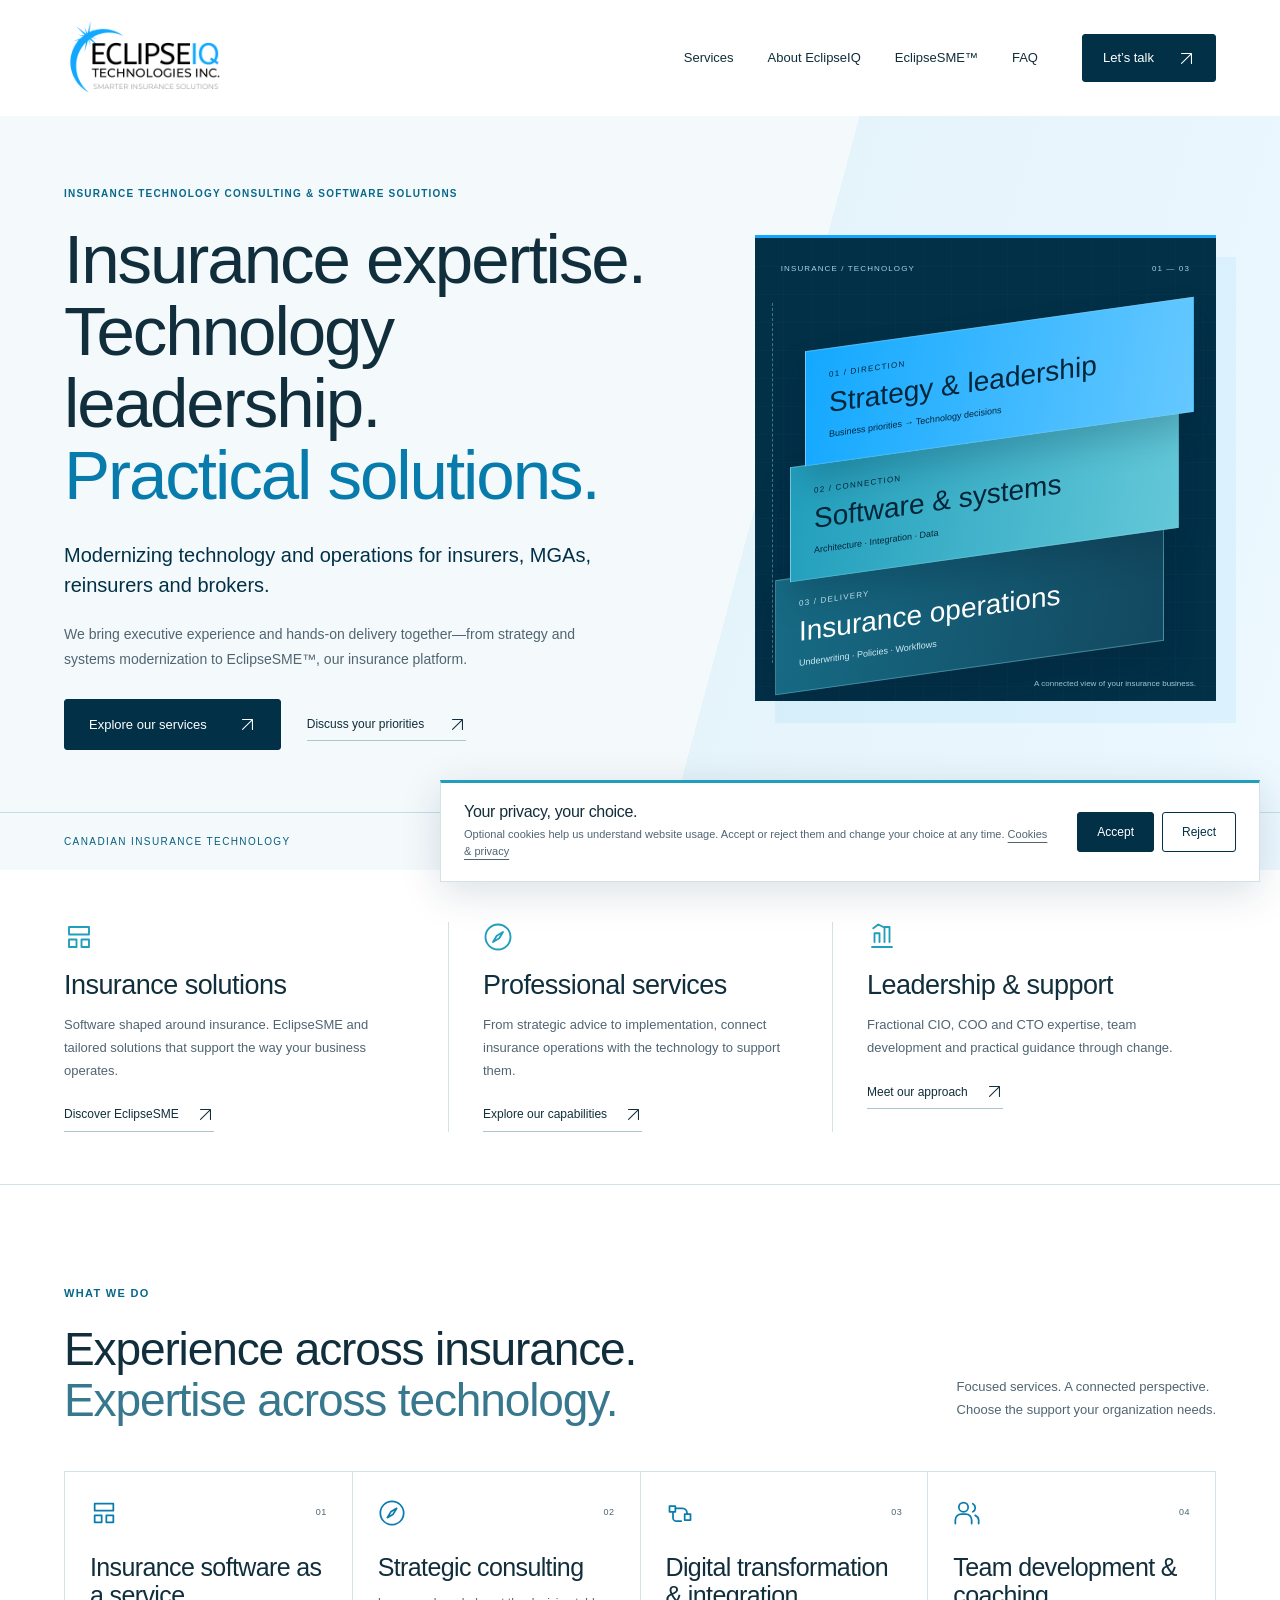
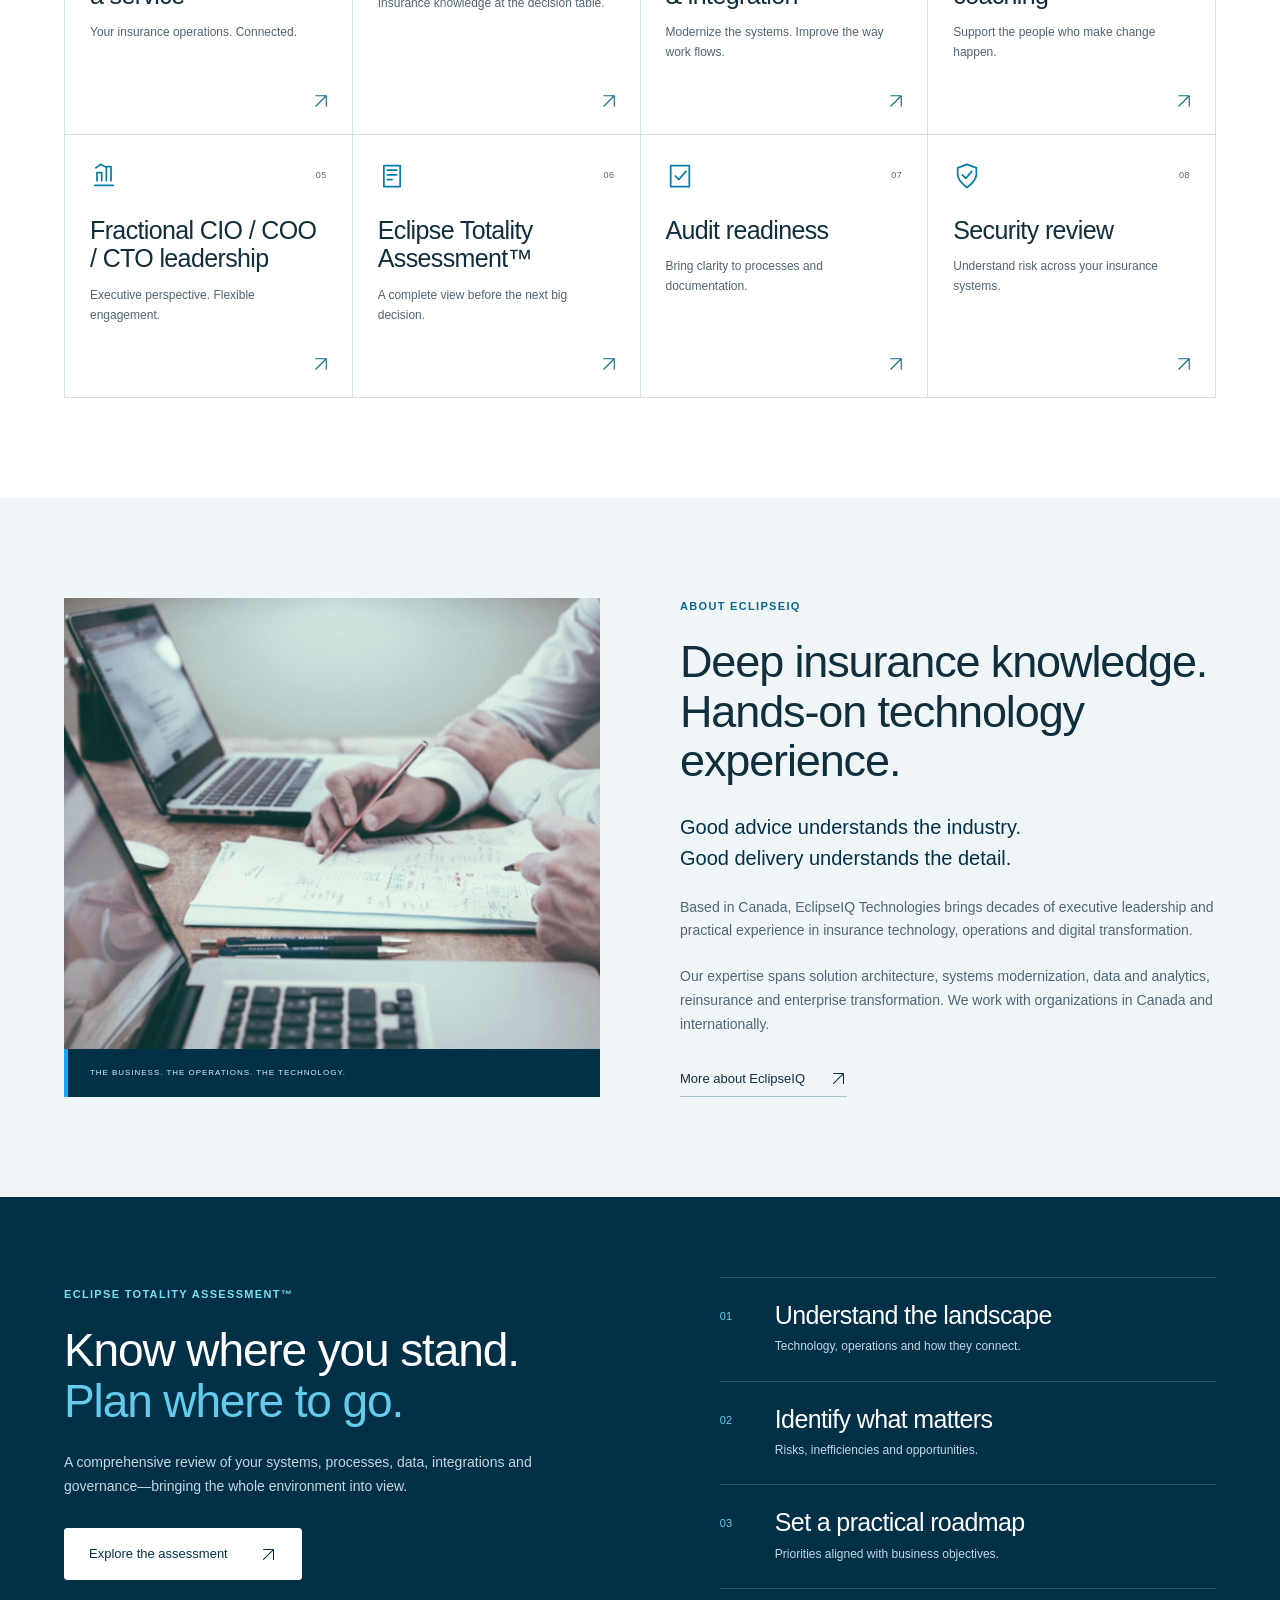
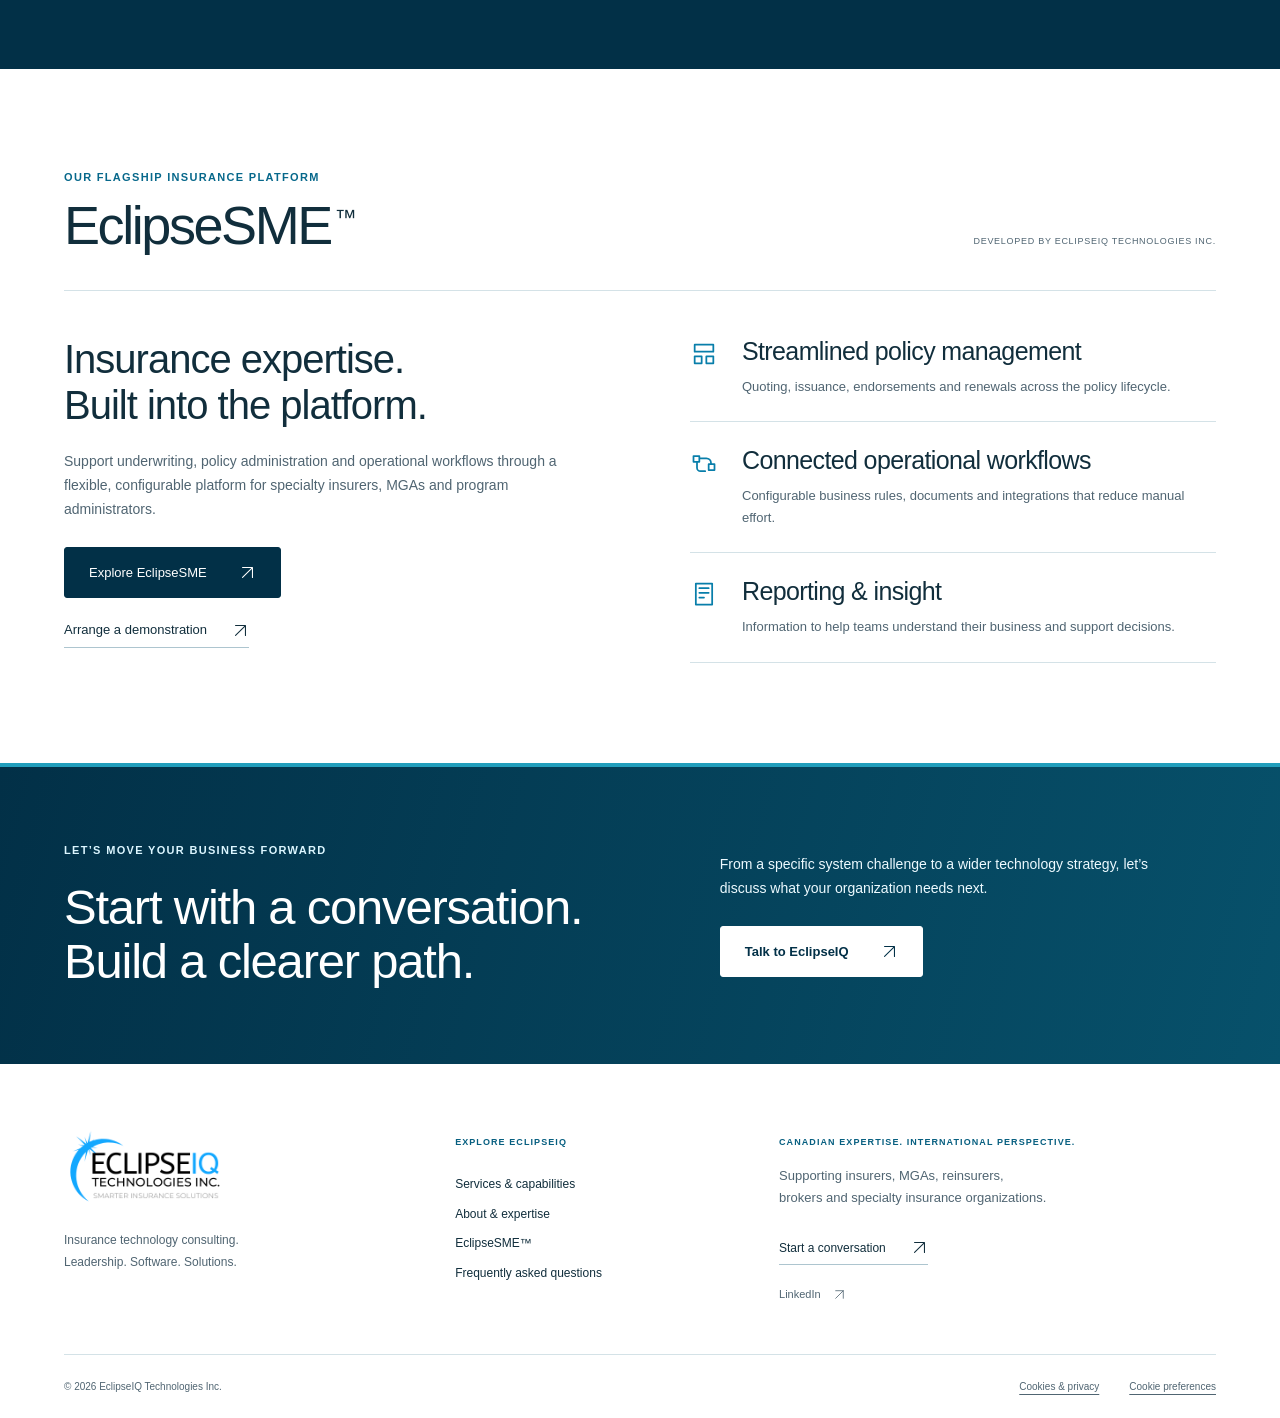
==== index.html @ fb30eb77 "Rebuild EclipseIQ around verified live branding and complete service inventory" ====
<!doctype html>
<html lang="en-CA"><head><meta charset="utf-8"><meta name="viewport" content="width=device-width,initial-scale=1"><title>Insurance technology consulting &amp; software | EclipseIQ Technologies Inc.</title><meta name="description" content="EclipseIQ Technologies Inc. helps insurers, MGAs, reinsurers and brokers modernize technology and operations through consulting, fractional leadership and software."><meta name="theme-color" content="#023047"><meta name="referrer" content="strict-origin-when-cross-origin"><link rel="canonical" href="https://eclipseiq.ca/"><meta property="og:type" content="website"><meta property="og:locale" content="en_CA"><meta property="og:site_name" content="EclipseIQ Technologies Inc."><meta property="og:title" content="Insurance technology consulting &amp; software"><meta property="og:description" content="EclipseIQ Technologies Inc. helps insurers, MGAs, reinsurers and brokers modernize technology and operations through consulting, fractional leadership and software."><meta property="og:url" content="https://eclipseiq.ca/"><meta property="og:image" content="https://eclipseiq.ca/assets/social.png"><meta property="og:image:alt" content="EclipseIQ Technologies Inc. — Insurance expertise. Technology leadership."><meta name="twitter:card" content="summary_large_image"><link rel="icon" href="./assets/eclipseiq-logo-original.png" type="image/png"><link rel="preload" href="./assets/fonts/plex-condensed.woff2" as="font" type="font/woff2" crossorigin><link rel="stylesheet" href="./assets/styles.css"><script src="./assets/config.js" defer></script><script src="./assets/site.js" defer></script><script src="./assets/consent.js" defer></script><script type="application/ld+json">{"@context": "https://schema.org", "@type": "Organization", "name": "EclipseIQ Technologies Inc.", "url": "https://eclipseiq.ca/", "logo": "https://eclipseiq.ca/assets/eclipseiq-logo-original.png", "description": "EclipseIQ Technologies Inc. helps insurers, MGAs, reinsurers and brokers modernize technology and operations through consulting, fractional leadership and software.", "sameAs": ["https://www.linkedin.com/company/eclipseiq"]}</script></head>
<body><a class="skip-link" href="#main">Skip to content</a><header class="header"><div class="container header-inner"><a class="brand" href="./index.html" aria-label="EclipseIQ Technologies Inc. home"><img src="./assets/eclipseiq-logo-original.png" width="202" height="88" alt="EclipseIQ Technologies Inc. — Smarter Insurance Solutions"></a><button class="menu-toggle" aria-expanded="false" aria-controls="navigation" hidden>Menu <svg class="icon" viewBox="0 0 24 24" fill="none" stroke="currentColor" stroke-width="1.5" stroke-linecap="round" stroke-linejoin="round" aria-hidden="true"><path d="M3 6h18M3 12h18M3 18h18"/></svg></button><nav id="navigation" aria-label="Main navigation"><a href="./services/index.html">Services</a><a href="./about/index.html">About EclipseIQ</a><a href="./index.html#eclipsesme">EclipseSME™</a><a href="./faq/index.html">FAQ</a><a class="button" href="./contact/index.html">Let’s talk<svg class="icon" viewBox="0 0 24 24" fill="none" stroke="currentColor" stroke-width="1.5" stroke-linecap="round" stroke-linejoin="round" aria-hidden="true"><path d="M5 19 19 5M5 5h14v14"/></svg></a></nav></div></header><main id="main"><section class="hero"><div class="container hero-grid"><div class="hero-copy"><p class="eyebrow">Insurance technology consulting & software solutions</p><h1>Insurance expertise.<br>Technology leadership.<br><span>Practical solutions.</span></h1><p class="hero-lead">Modernizing technology and operations for insurers, MGAs, reinsurers and brokers.</p><p class="hero-detail">We bring executive experience and hands-on delivery together—from strategy and systems modernization to EclipseSME™, our insurance platform.</p><div class="hero-actions"><a class="button" href="#offerings-section">Explore our services<svg class="icon" viewBox="0 0 24 24" fill="none" stroke="currentColor" stroke-width="1.5" stroke-linecap="round" stroke-linejoin="round" aria-hidden="true"><path d="M5 19 19 5M5 5h14v14"/></svg></a><a class="text-link" href="./contact/index.html">Discuss your priorities<svg class="icon" viewBox="0 0 24 24" fill="none" stroke="currentColor" stroke-width="1.5" stroke-linecap="round" stroke-linejoin="round" aria-hidden="true"><path d="M5 19 19 5M5 5h14v14"/></svg></a></div></div><figure class="architecture"><div class="architecture-top"><span>INSURANCE / TECHNOLOGY</span><span class="figure-index">01 — 03</span></div><div class="architecture-grid" aria-hidden="true"></div><div class="architecture-layer layer-strategy"><span>01 / DIRECTION</span><strong>Strategy & leadership</strong><small>Business priorities → Technology decisions</small></div><div class="architecture-layer layer-systems"><span>02 / CONNECTION</span><strong>Software & systems</strong><small>Architecture · Integration · Data</small></div><div class="architecture-layer layer-operations"><span>03 / DELIVERY</span><strong>Insurance operations</strong><small>Underwriting · Policies · Workflows</small></div><div class="architecture-line" aria-hidden="true"></div><figcaption>A connected view of your insurance business.</figcaption></figure></div><div class="container hero-bottom"><span>CANADIAN INSURANCE TECHNOLOGY</span><span>Industry knowledge. Operational perspective. Technical depth.</span></div></section>
<section class="practice-section"><div class="container"><div class="practice-grid"><article><div class="practice-icon"><svg class="icon" viewBox="0 0 24 24" fill="none" stroke="currentColor" stroke-width="1.5" stroke-linecap="round" stroke-linejoin="round" aria-hidden="true"><path d="M4 4h16v6H4zM4 14h6v6H4zM14 14h6v6h-6z"/></svg></div><h2>Insurance solutions</h2><p>Software shaped around insurance. EclipseSME and tailored solutions that support the way your business operates.</p><a class="text-link" href="#eclipsesme">Discover EclipseSME<svg class="icon" viewBox="0 0 24 24" fill="none" stroke="currentColor" stroke-width="1.5" stroke-linecap="round" stroke-linejoin="round" aria-hidden="true"><path d="M5 19 19 5M5 5h14v14"/></svg></a></article><article><div class="practice-icon"><svg class="icon" viewBox="0 0 24 24" fill="none" stroke="currentColor" stroke-width="1.5" stroke-linecap="round" stroke-linejoin="round" aria-hidden="true"><path d="m16 8-3 5-5 3 3-5 5-3ZM12 2a10 10 0 1 0 0 20 10 10 0 0 0 0-20"/></svg></div><h2>Professional services</h2><p>From strategic advice to implementation, connect insurance operations with the technology to support them.</p><a class="text-link" href="./services/index.html">Explore our capabilities<svg class="icon" viewBox="0 0 24 24" fill="none" stroke="currentColor" stroke-width="1.5" stroke-linecap="round" stroke-linejoin="round" aria-hidden="true"><path d="M5 19 19 5M5 5h14v14"/></svg></a></article><article><div class="practice-icon"><svg class="icon" viewBox="0 0 24 24" fill="none" stroke="currentColor" stroke-width="1.5" stroke-linecap="round" stroke-linejoin="round" aria-hidden="true"><path d="M4 20h16M6 16V9h4v7M14 16V4h4v12M5 5l4-3 4 2"/></svg></div><h2>Leadership & support</h2><p>Fractional CIO, COO and CTO expertise, team development and practical guidance through change.</p><a class="text-link" href="./about/index.html">Meet our approach<svg class="icon" viewBox="0 0 24 24" fill="none" stroke="currentColor" stroke-width="1.5" stroke-linecap="round" stroke-linejoin="round" aria-hidden="true"><path d="M5 19 19 5M5 5h14v14"/></svg></a></article></div></div></section>
<section class="section offerings" id="offerings-section"><div id="capabilities" class="anchor-target"></div><div class="container"><div class="section-heading"><div><p class="eyebrow">What we do</p><h2>Experience across insurance.<br><span>Expertise across technology.</span></h2></div><p>Focused services. A connected perspective.<br>Choose the support your organization needs.</p></div><div class="offering-grid"><a class="offering-card" href="./services/index.html#software"><div class="card-top"><svg class="icon" viewBox="0 0 24 24" fill="none" stroke="currentColor" stroke-width="1.5" stroke-linecap="round" stroke-linejoin="round" aria-hidden="true"><path d="M4 4h16v6H4zM4 14h6v6H4zM14 14h6v6h-6z"/></svg><span>01</span></div><h3>Insurance software as a service</h3><p>Your insurance operations. Connected.</p><span class="card-arrow"><svg class="icon" viewBox="0 0 24 24" fill="none" stroke="currentColor" stroke-width="1.5" stroke-linecap="round" stroke-linejoin="round" aria-hidden="true"><path d="M5 19 19 5M5 5h14v14"/></svg></span></a><a class="offering-card" href="./services/index.html#consulting"><div class="card-top"><svg class="icon" viewBox="0 0 24 24" fill="none" stroke="currentColor" stroke-width="1.5" stroke-linecap="round" stroke-linejoin="round" aria-hidden="true"><path d="m16 8-3 5-5 3 3-5 5-3ZM12 2a10 10 0 1 0 0 20 10 10 0 0 0 0-20"/></svg><span>02</span></div><h3>Strategic consulting</h3><p>Insurance knowledge at the decision table.</p><span class="card-arrow"><svg class="icon" viewBox="0 0 24 24" fill="none" stroke="currentColor" stroke-width="1.5" stroke-linecap="round" stroke-linejoin="round" aria-hidden="true"><path d="M5 19 19 5M5 5h14v14"/></svg></span></a><a class="offering-card" href="./services/index.html#transformation"><div class="card-top"><svg class="icon" viewBox="0 0 24 24" fill="none" stroke="currentColor" stroke-width="1.5" stroke-linecap="round" stroke-linejoin="round" aria-hidden="true"><path d="M8 6H3v5h5V6ZM21 13h-5v5h5v-5ZM8 8h6a4 4 0 0 1 4 4v1M6 12v4a3 3 0 0 0 3 3h4"/></svg><span>03</span></div><h3>Digital transformation & integration</h3><p>Modernize the systems. Improve the way work flows.</p><span class="card-arrow"><svg class="icon" viewBox="0 0 24 24" fill="none" stroke="currentColor" stroke-width="1.5" stroke-linecap="round" stroke-linejoin="round" aria-hidden="true"><path d="M5 19 19 5M5 5h14v14"/></svg></span></a><a class="offering-card" href="./services/index.html#coaching"><div class="card-top"><svg class="icon" viewBox="0 0 24 24" fill="none" stroke="currentColor" stroke-width="1.5" stroke-linecap="round" stroke-linejoin="round" aria-hidden="true"><path d="M9 11a4 4 0 1 0 0-8 4 4 0 0 0 0 8ZM2 21v-3a5 5 0 0 1 5-5h4a5 5 0 0 1 5 5v3M17 4a4 4 0 0 1 0 7M19 14a5 5 0 0 1 3 4v3"/></svg><span>04</span></div><h3>Team development & coaching</h3><p>Support the people who make change happen.</p><span class="card-arrow"><svg class="icon" viewBox="0 0 24 24" fill="none" stroke="currentColor" stroke-width="1.5" stroke-linecap="round" stroke-linejoin="round" aria-hidden="true"><path d="M5 19 19 5M5 5h14v14"/></svg></span></a><a class="offering-card" href="./services/index.html#leadership"><div class="card-top"><svg class="icon" viewBox="0 0 24 24" fill="none" stroke="currentColor" stroke-width="1.5" stroke-linecap="round" stroke-linejoin="round" aria-hidden="true"><path d="M4 20h16M6 16V9h4v7M14 16V4h4v12M5 5l4-3 4 2"/></svg><span>05</span></div><h3>Fractional CIO / COO / CTO leadership</h3><p>Executive perspective. Flexible engagement.</p><span class="card-arrow"><svg class="icon" viewBox="0 0 24 24" fill="none" stroke="currentColor" stroke-width="1.5" stroke-linecap="round" stroke-linejoin="round" aria-hidden="true"><path d="M5 19 19 5M5 5h14v14"/></svg></span></a><a class="offering-card" href="./services/index.html#assessment"><div class="card-top"><svg class="icon" viewBox="0 0 24 24" fill="none" stroke="currentColor" stroke-width="1.5" stroke-linecap="round" stroke-linejoin="round" aria-hidden="true"><path d="M5 3h14v18H5zM8 7h8M8 11h8M8 15h4"/></svg><span>06</span></div><h3>Eclipse Totality Assessment™</h3><p>A complete view before the next big decision.</p><span class="card-arrow"><svg class="icon" viewBox="0 0 24 24" fill="none" stroke="currentColor" stroke-width="1.5" stroke-linecap="round" stroke-linejoin="round" aria-hidden="true"><path d="M5 19 19 5M5 5h14v14"/></svg></span></a><a class="offering-card" href="./services/index.html#audit"><div class="card-top"><svg class="icon" viewBox="0 0 24 24" fill="none" stroke="currentColor" stroke-width="1.5" stroke-linecap="round" stroke-linejoin="round" aria-hidden="true"><path d="m8 12 3 3 6-7M4 3h16v18H4z"/></svg><span>07</span></div><h3>Audit readiness</h3><p>Bring clarity to processes and documentation.</p><span class="card-arrow"><svg class="icon" viewBox="0 0 24 24" fill="none" stroke="currentColor" stroke-width="1.5" stroke-linecap="round" stroke-linejoin="round" aria-hidden="true"><path d="M5 19 19 5M5 5h14v14"/></svg></span></a><a class="offering-card" href="./services/index.html#security"><div class="card-top"><svg class="icon" viewBox="0 0 24 24" fill="none" stroke="currentColor" stroke-width="1.5" stroke-linecap="round" stroke-linejoin="round" aria-hidden="true"><path d="m12 2 8 3v6c0 5-8 11-8 11S4 16 4 11V5l8-3Zm-4 9 3 3 5-6"/></svg><span>08</span></div><h3>Security review</h3><p>Understand risk across your insurance systems.</p><span class="card-arrow"><svg class="icon" viewBox="0 0 24 24" fill="none" stroke="currentColor" stroke-width="1.5" stroke-linecap="round" stroke-linejoin="round" aria-hidden="true"><path d="M5 19 19 5M5 5h14v14"/></svg></span></a></div></div></section><section class="section company-section"><div class="container company-grid"><div class="company-image"><img src="./assets/insurance-collaboration.png" width="800" height="534" alt="Professionals reviewing documents and systems together at a working table" loading="lazy"><div class="image-caption"><span>THE BUSINESS. THE OPERATIONS. THE TECHNOLOGY.</span></div></div><div><p class="eyebrow">About EclipseIQ</p><h2>Deep insurance knowledge.<br>Hands-on technology experience.</h2><p class="lead">Good advice understands the industry.<br>Good delivery understands the detail.</p><p>Based in Canada, EclipseIQ Technologies brings decades of executive leadership and practical experience in insurance technology, operations and digital transformation.</p><p>Our expertise spans solution architecture, systems modernization, data and analytics, reinsurance and enterprise transformation. We work with organizations in Canada and internationally.</p><a class="text-link" href="./about/index.html">More about EclipseIQ<svg class="icon" viewBox="0 0 24 24" fill="none" stroke="currentColor" stroke-width="1.5" stroke-linecap="round" stroke-linejoin="round" aria-hidden="true"><path d="M5 19 19 5M5 5h14v14"/></svg></a></div></div></section>
<section class="assessment-section"><div class="container assessment-grid"><div><p class="eyebrow">Eclipse Totality Assessment™</p><h2>Know where you stand.<br><span>Plan where to go.</span></h2><p>A comprehensive review of your systems, processes, data, integrations and governance—bringing the whole environment into view.</p><a class="button button-light" href="./services/index.html#assessment">Explore the assessment<svg class="icon" viewBox="0 0 24 24" fill="none" stroke="currentColor" stroke-width="1.5" stroke-linecap="round" stroke-linejoin="round" aria-hidden="true"><path d="M5 19 19 5M5 5h14v14"/></svg></a></div><div class="assessment-steps"><div><span>01</span><h3>Understand the landscape</h3><p>Technology, operations and how they connect.</p></div><div><span>02</span><h3>Identify what matters</h3><p>Risks, inefficiencies and opportunities.</p></div><div><span>03</span><h3>Set a practical roadmap</h3><p>Priorities aligned with business objectives.</p></div></div></div></section>
<section class="section product-section" id="eclipsesme"><div class="container"><div class="product-header"><div><p class="eyebrow">Our flagship insurance platform</p><h2>EclipseSME<span>™</span></h2></div><span class="product-byline">DEVELOPED BY ECLIPSEIQ TECHNOLOGIES INC.</span></div><div class="product-grid"><div><h3>Insurance expertise.<br>Built into the platform.</h3><p>Support underwriting, policy administration and operational workflows through a flexible, configurable platform for specialty insurers, MGAs and program administrators.</p><div class="product-actions"><a class="button" href="https://eclipsesme.com/" target="_blank" rel="noopener noreferrer">Explore EclipseSME<span class="sr-only"> (opens in a new tab)</span><svg class="icon" viewBox="0 0 24 24" fill="none" stroke="currentColor" stroke-width="1.5" stroke-linecap="round" stroke-linejoin="round" aria-hidden="true"><path d="M5 19 19 5M5 5h14v14"/></svg></a><a class="text-link" href="./contact/index.html?interest=demo">Arrange a demonstration<svg class="icon" viewBox="0 0 24 24" fill="none" stroke="currentColor" stroke-width="1.5" stroke-linecap="round" stroke-linejoin="round" aria-hidden="true"><path d="M5 19 19 5M5 5h14v14"/></svg></a></div></div><div class="product-capabilities"><article><svg class="icon" viewBox="0 0 24 24" fill="none" stroke="currentColor" stroke-width="1.5" stroke-linecap="round" stroke-linejoin="round" aria-hidden="true"><path d="M4 4h16v6H4zM4 14h6v6H4zM14 14h6v6h-6z"/></svg><div><h4>Streamlined policy management</h4><p>Quoting, issuance, endorsements and renewals across the policy lifecycle.</p></div></article><article><svg class="icon" viewBox="0 0 24 24" fill="none" stroke="currentColor" stroke-width="1.5" stroke-linecap="round" stroke-linejoin="round" aria-hidden="true"><path d="M8 6H3v5h5V6ZM21 13h-5v5h5v-5ZM8 8h6a4 4 0 0 1 4 4v1M6 12v4a3 3 0 0 0 3 3h4"/></svg><div><h4>Connected operational workflows</h4><p>Configurable business rules, documents and integrations that reduce manual effort.</p></div></article><article><svg class="icon" viewBox="0 0 24 24" fill="none" stroke="currentColor" stroke-width="1.5" stroke-linecap="round" stroke-linejoin="round" aria-hidden="true"><path d="M5 3h14v18H5zM8 7h8M8 11h8M8 15h4"/></svg><div><h4>Reporting & insight</h4><p>Information to help teams understand their business and support decisions.</p></div></article></div></div></div></section><section class="cta"><div class="container cta-inner"><div><p class="eyebrow">Let’s move your business forward</p><h2>Start with a conversation.<br>Build a clearer path.</h2></div><div><p>From a specific system challenge to a wider technology strategy, let’s discuss what your organization needs next.</p><a class="button button-light" href="./contact/index.html">Talk to EclipseIQ<svg class="icon" viewBox="0 0 24 24" fill="none" stroke="currentColor" stroke-width="1.5" stroke-linecap="round" stroke-linejoin="round" aria-hidden="true"><path d="M5 19 19 5M5 5h14v14"/></svg></a></div></div></section></main><footer class="footer"><div class="container"><div class="footer-top"><div><a class="brand" href="./index.html"><img src="./assets/eclipseiq-logo-original.png" width="202" height="88" alt="EclipseIQ Technologies Inc. — Smarter Insurance Solutions"></a><p>Insurance technology consulting.<br>Leadership. Software. Solutions.</p></div><div class="footer-nav"><p class="eyebrow">Explore EclipseIQ</p><a href="./services/index.html">Services & capabilities</a><a href="./about/index.html">About & expertise</a><a href="./index.html#eclipsesme">EclipseSME™</a><a href="./faq/index.html">Frequently asked questions</a></div><div class="footer-contact"><p class="eyebrow">Canadian expertise. International perspective.</p><p>Supporting insurers, MGAs, reinsurers,<br>brokers and specialty insurance organizations.</p><a class="text-link" href="./contact/index.html">Start a conversation<svg class="icon" viewBox="0 0 24 24" fill="none" stroke="currentColor" stroke-width="1.5" stroke-linecap="round" stroke-linejoin="round" aria-hidden="true"><path d="M5 19 19 5M5 5h14v14"/></svg></a><a class="linkedin-link" href="https://www.linkedin.com/company/eclipseiq" target="_blank" rel="noopener noreferrer">LinkedIn <span class="sr-only">(opens in a new tab)</span><svg class="icon" viewBox="0 0 24 24" fill="none" stroke="currentColor" stroke-width="1.5" stroke-linecap="round" stroke-linejoin="round" aria-hidden="true"><path d="M5 19 19 5M5 5h14v14"/></svg></a></div></div><div class="footer-bottom"><p>© 2026 EclipseIQ Technologies Inc.</p><div><a href="./privacy-policy/index.html">Cookies & privacy</a><button class="cookie-preferences" hidden>Cookie preferences</button></div></div></div></footer><section id="cookie-banner" class="cookie-banner" aria-labelledby="cookie-title" hidden><div><h2 id="cookie-title">Your privacy, your choice.</h2><p>Optional cookies help us understand website usage. Accept or reject them and change your choice at any time. <a href="./privacy-policy/index.html">Cookies & privacy</a></p></div><div class="cookie-actions"><button class="button button-small" data-cookie-choice="accepted">Accept</button><button class="button button-outline button-small" data-cookie-choice="rejected">Reject</button></div></section></body></html>
---- assets/styles.css ----
@font-face{font-family:Plex;src:url('fonts/plex-regular.woff2') format('woff2');font-weight:400;font-style:normal;font-display:swap}@font-face{font-family:Plex;src:url('fonts/plex-medium.woff2') format('woff2');font-weight:500;font-style:normal;font-display:swap}@font-face{font-family:Plex;src:url('fonts/plex-semibold.woff2') format('woff2');font-weight:600 800;font-style:normal;font-display:swap}@font-face{font-family:'Plex Condensed';src:url('fonts/plex-condensed.woff2') format('woff2');font-weight:500;font-style:normal;font-display:swap}
:root{--navy:#023047;--blue:#13a8ff;--turquoise:#219ebc;--ink:#112e3c;--muted:#506572;--paper:#fff;--tint:#f0f6f8;--line:#d4e2e7;--sans:Plex,'Segoe UI',Arial,sans-serif;--heading:'Plex Condensed',Plex,Arial,sans-serif}*{box-sizing:border-box}html{scroll-behavior:smooth;scroll-padding-top:25px}body{margin:0;color:var(--ink);background:white;font:400 16px/1.7 var(--sans);-webkit-font-smoothing:antialiased}h1,h2,h3,h4,p,figure{margin:0}h1,h2,h3,h4{font-family:var(--heading);font-weight:500;line-height:1.1;letter-spacing:-.025em}h1{font-size:clamp(52px,5.7vw,86px)}h2{font-size:clamp(36px,3.6vw,54px)}h3{font-size:28px}p{margin-bottom:22px}a{color:inherit;text-underline-offset:4px}button,input,select,textarea{font:inherit}button,a,summary{touch-action:manipulation}button{cursor:pointer}a:focus-visible,button:focus-visible,summary:focus-visible{outline:3px solid var(--blue);outline-offset:5px}input:focus-visible,select:focus-visible,textarea:focus-visible{outline:3px solid #0873ad;outline-offset:2px}[hidden]{display:none!important}::selection{background:#a5e1fa;color:var(--navy)}.container{width:100%;max-width:1400px;margin:auto;padding-inline:64px}.section{padding-block:100px}.eyebrow{color:#07688b;font-size:11px;font-weight:600;line-height:1.5;letter-spacing:.12em;text-transform:uppercase;margin-bottom:23px}.lead{font-size:21px;line-height:1.55;color:var(--navy)}.intro-copy{font-size:17px;max-width:690px;color:var(--muted);line-height:1.75}.icon{width:22px;height:22px;display:inline-block;vertical-align:middle;flex-shrink:0}.button{display:inline-flex;align-items:center;justify-content:space-between;gap:32px;padding:15px 24px;text-decoration:none;background:var(--navy);color:#fff;border:1px solid var(--navy);border-radius:3px;font-size:13px;line-height:1.5;font-weight:500;transition:background .18s,transform .18s}.button>.icon{width:17px;height:17px}.button:hover{background:#075877;border-color:#075877;transform:translateY(-2px)}.button-light{background:#fff;color:var(--navy);border-color:#fff}.button-light:hover{background:#d8f1ff;color:var(--navy);border-color:#d8f1ff}.button-outline{background:transparent;color:var(--navy)}.button-outline:hover{background:var(--tint);color:var(--navy);border-color:var(--line)}.button:disabled{opacity:.55;cursor:not-allowed;transform:none}.text-link{font-size:13px;font-weight:500;display:inline-flex;align-items:center;gap:25px;text-decoration:none;border-bottom:1px solid #adc5cf;padding-block:6px}.text-link>.icon{width:17px;height:17px}.text-link:hover{color:#066b96;border-color:#066b96}.header{background:white;position:relative;z-index:20}.header-inner{min-height:116px;display:flex;justify-content:space-between;align-items:center;gap:30px}.brand{display:block;line-height:0;flex-shrink:0;width:max-content;max-width:100%}.brand img{display:block;width:178px;height:auto;max-width:100%;object-fit:contain}.header nav{display:flex;align-items:center;gap:34px}.header nav>a:not(.button){font-size:13px;font-weight:500;text-decoration:none;padding-block:12px}.header nav>a:not(.button):hover,.header nav>a[aria-current]{color:#0074ad}.header nav>a[aria-current]{text-decoration:underline;text-underline-offset:8px}.header nav .button{margin-left:10px;padding:13px 20px;gap:24px}.menu-toggle{display:none;align-items:center;gap:15px;padding:10px 13px;background:white;color:var(--navy);border:1px solid var(--line);border-radius:3px;font-size:13px}.skip-link{position:fixed;left:20px;top:-90px;background:white;color:var(--navy);padding:14px 20px;z-index:100}.skip-link:focus{top:12px}.sr-only{position:absolute;width:1px;height:1px;padding:0;margin:-1px;overflow:hidden;clip:rect(0,0,0,0);white-space:nowrap;border:0}
.hero{background:linear-gradient(105deg,#f4f9fb 0%,#f4f9fb 58%,#e5f3fa 58%,#edf8ff 100%);position:relative;overflow:hidden}.hero-grid{display:grid;grid-template-columns:1.25fr .9fr;align-items:center;gap:50px;padding-block:70px 62px}.hero h1{font-size:clamp(56px,5.4vw,80px);line-height:1.04;letter-spacing:-.03em;max-width:720px}.hero h1 span{color:#087bad}.hero .eyebrow{font-size:10px;letter-spacing:.12em;max-width:600px}.hero-lead{font-size:20px;line-height:1.5;margin-top:28px;max-width:560px;color:var(--navy)}.hero-detail{font-size:14px;line-height:1.8;max-width:520px;color:var(--muted);margin-bottom:27px}.hero-actions{display:flex;align-items:center;gap:26px;flex-wrap:wrap}.hero-actions .text-link{font-size:12px}.hero-bottom{border-top:1px solid #c5dce7;padding-block:20px;display:flex;justify-content:space-between;gap:30px;font-size:10px;color:var(--muted)}.hero-bottom>span:first-child{letter-spacing:.14em;font-weight:500;color:#075f80}.architecture{position:relative;background:var(--navy);height:466px;min-width:0;overflow:hidden;box-shadow:20px 22px 0 #13a8ff13;border-top:3px solid var(--blue);isolation:isolate}.architecture-top{position:absolute;left:26px;right:26px;top:24px;display:flex;justify-content:space-between;gap:20px;font-size:8px;letter-spacing:.14em;color:#a9d2e5}.architecture-grid{position:absolute;inset:0;z-index:-1;background-image:linear-gradient(#ffffff04 1px,transparent 1px),linear-gradient(90deg,#ffffff04 1px,transparent 1px);background-size:28px 28px}.architecture-layer{position:absolute;left:30px;right:30px;border:1px solid #8accdf66;padding:19px 23px;transform:skewY(-8deg);background:linear-gradient(100deg,#1a9cb8,#0b607c);color:white;box-shadow:0 18px 32px #001d2f35;z-index:3}.architecture-layer>span{display:block;font-size:8px;letter-spacing:.15em;color:#ceeffa;margin-bottom:6px}.architecture-layer strong{font-family:var(--heading);display:block;font-size:28px;font-weight:500;line-height:1.1}.architecture-layer small{display:block;font-size:9px;color:#d1ebf5;margin-top:9px}.layer-strategy{top:86px;left:50px;right:22px;background:linear-gradient(100deg,#13a8ff,#157cb6)}.layer-systems{top:202px;left:35px;right:37px;background:linear-gradient(100deg,#219ebc,#0c7693);z-index:2}.layer-operations{top:315px;left:20px;right:52px;background:linear-gradient(100deg,#176b85,#12485f);z-index:1}.architecture-line{position:absolute;top:65px;bottom:38px;left:17px;border-left:1px dashed #72bdd180;z-index:-1}.architecture figcaption{position:absolute;bottom:11px;right:20px;left:20px;color:#a5ccd9;font-size:8px;text-align:right}.practice-section{padding-block:52px;border-bottom:1px solid var(--line)}.practice-grid{display:grid;grid-template-columns:repeat(3,1fr);gap:0}.practice-grid article{padding:0 34px;border-left:1px solid var(--line);position:relative}.practice-grid article:first-child{padding-left:0;border:0}.practice-grid article:last-child{padding-right:0}.practice-icon{color:var(--turquoise);margin-bottom:19px}.practice-icon .icon{width:30px;height:30px}.practice-grid h2{font-size:27px;letter-spacing:-.02em;margin-bottom:13px}.practice-grid p{font-size:13px;line-height:1.75;color:var(--muted);max-width:340px;margin-bottom:16px}.practice-grid .text-link{font-size:12px;gap:18px}.section-heading{display:flex;justify-content:space-between;align-items:flex-end;gap:40px;margin-bottom:45px}.section-heading h2>span{color:#38788e}.section-heading>p{font-size:13px;line-height:1.8;color:var(--muted);margin:0 0 4px;max-width:350px}.anchor-target{position:relative;top:-25px}.offerings{background:#fff}.offering-grid{display:grid;grid-template-columns:repeat(4,1fr);border-top:1px solid var(--line);border-left:1px solid var(--line)}.offering-card{position:relative;text-decoration:none;padding:27px 25px 55px;border-bottom:1px solid var(--line);border-right:1px solid var(--line);min-height:263px;transition:background .2s}.offering-card:hover{background:#edf8ff}.card-top{display:flex;justify-content:space-between;align-items:center;color:#087cac;margin-bottom:26px}.card-top .icon{width:28px;height:28px}.card-top>span{font-size:9px;color:#8297a2;letter-spacing:.06em}.offering-card h3{font-size:25px;line-height:1.15;margin-bottom:13px;max-width:260px}.offering-card p{font-size:12px;line-height:1.65;color:var(--muted);margin:0;max-width:250px}.card-arrow{position:absolute;bottom:20px;right:22px;color:#086d93}.card-arrow>.icon{width:18px;height:18px}.company-section{background:var(--tint)}.company-grid{display:grid;grid-template-columns:1fr 1fr;gap:80px;align-items:center}.company-image{position:relative;align-self:stretch;min-height:420px;background:var(--navy)}.company-image img{display:block;width:100%;height:100%;position:absolute;object-fit:cover;filter:saturate(.7);inset:0}.image-caption{position:absolute;bottom:0;left:0;right:0;background:var(--navy);padding:17px 22px;display:flex;color:#d6eef6;font-size:8px;letter-spacing:.12em;border-left:4px solid var(--blue)}.company-grid h2{font-size:45px;margin-bottom:26px}.company-grid p:not(.eyebrow){font-size:14px;color:var(--muted)}.company-grid .lead{font-size:20px!important;color:var(--navy)!important}.company-grid .text-link{margin-top:3px}.assessment-section{padding-block:80px;background:var(--navy);color:white;position:relative}.assessment-grid{display:grid;grid-template-columns:1.1fr 1fr;gap:110px;align-items:center}.assessment-section .eyebrow{color:#7bdef0}.assessment-section h2>span{color:#64cbec}.assessment-section h2{margin-bottom:24px}.assessment-section p:not(.eyebrow){font-size:14px;color:#c1d7e2;max-width:470px}.assessment-section .button{margin-top:8px}.assessment-steps>div{position:relative;padding:24px 0 24px 55px;border-top:1px solid #ffffff2b}.assessment-steps>div:last-child{border-bottom:1px solid #ffffff2b}.assessment-steps>div>span{position:absolute;top:29px;left:0;font-size:11px;color:#69cde9}.assessment-steps h3{font-size:25px;margin-bottom:7px}.assessment-steps p{font-size:12px!important;margin:0}.product-header{display:flex;justify-content:space-between;align-items:flex-end;border-bottom:1px solid var(--line);padding-bottom:35px;margin-bottom:45px;gap:30px}.product-header .eyebrow{margin-bottom:10px}.product-header h2{font-family:var(--sans);font-size:54px;letter-spacing:-.045em;font-weight:500}.product-header h2>span{font-size:22px;vertical-align:super;letter-spacing:0;margin-left:4px}.product-byline{font-size:9px;color:var(--muted);letter-spacing:.08em;margin-bottom:6px}.product-grid{display:grid;grid-template-columns:1fr 1fr;gap:100px}.product-grid h3{font-size:40px;line-height:1.15;margin-bottom:22px}.product-grid p{font-size:14px;color:var(--muted)}.product-actions{display:flex;flex-direction:column;align-items:flex-start;gap:15px;margin-top:25px}.product-capabilities>article{display:flex;gap:24px;padding-block:23px;border-bottom:1px solid var(--line)}.product-capabilities>article:first-child{padding-top:0}.product-capabilities .icon{width:28px;height:28px;color:#087eaa;margin-top:4px}.product-capabilities h4{font-size:25px;line-height:1.2;margin-bottom:10px}.product-capabilities p{font-size:13px;margin:0}.cta{padding-block:75px;background:linear-gradient(105deg,#0878b5,#219ebc);color:white}.cta-inner{display:grid;grid-template-columns:1.1fr 1fr;gap:110px;align-items:center}.cta .eyebrow{color:#dcf6ff}.cta h2{font-size:49px}.cta p:not(.eyebrow){font-size:14px;color:#edfaff;max-width:460px;margin-bottom:25px}.cta .button{font-weight:600}.footer{background:white;padding-top:65px}.footer-top{display:grid;grid-template-columns:1fr .8fr 1.3fr;gap:55px;padding-bottom:50px}.footer .brand img{width:178px;height:auto}.footer-top>div:first-child>p{font-size:12px;color:var(--muted);line-height:1.8;margin-top:24px}.footer-nav{padding-top:7px;display:flex;flex-direction:column;align-items:flex-start;gap:9px}.footer-top .eyebrow{font-size:9px;margin-bottom:16px;color:#075f80}.footer-nav a{font-size:12px;text-decoration:none}.footer-nav a:hover{text-decoration:underline}.footer-contact{padding-top:7px}.footer-contact>p:not(.eyebrow){font-size:13px;color:var(--muted)}.footer-contact .text-link{font-size:12px}.linkedin-link{display:flex;align-items:center;gap:12px;width:max-content;text-decoration:none;margin-top:20px;color:var(--muted);font-size:11px}.linkedin-link .icon{width:13px;height:13px}.footer-bottom{border-top:1px solid var(--line);padding-block:23px;font-size:10px;color:var(--muted);display:flex;justify-content:space-between;gap:20px}.footer-bottom p{margin:0}.footer-bottom>div{display:flex;gap:30px}.cookie-preferences{padding:0;border:0;background:none;font-size:inherit;color:inherit;text-decoration:underline;text-underline-offset:4px;cursor:pointer}.cookie-banner{position:fixed;bottom:18px;left:20px;right:20px;max-width:820px;margin-left:auto;background:white;z-index:50;border:1px solid var(--line);border-top:3px solid var(--turquoise);box-shadow:0 10px 40px #02304726;padding:20px 23px;display:flex;align-items:center;gap:28px}.cookie-banner h2{font-family:var(--sans);font-size:16px;letter-spacing:-.02em;margin-bottom:5px}.cookie-banner p{font-size:11px;line-height:1.6;color:var(--muted);margin:0}.cookie-actions{display:flex;gap:8px;flex-shrink:0}.button-small{padding:10px 19px;font-size:12px}.page-intro{background:var(--tint);padding-block:70px 65px;border-bottom:1px solid var(--line);position:relative;overflow:hidden}.page-intro .container{position:relative;z-index:1}.page-intro h1{font-size:clamp(48px,5.6vw,78px);margin-bottom:24px}.page-intro h1>span{color:#087bad}.page-intro:after{content:'';position:absolute;right:-100px;top:0;width:28%;height:100%;background:linear-gradient(110deg,#13a8ff08,#219ebc0d);transform:skewX(-22deg);border-left:1px solid #13a8ff1a}.service-nav-section{border-bottom:1px solid var(--line)}.service-nav{display:grid;grid-template-columns:repeat(4,1fr);padding-block:24px;gap:15px 26px}.service-nav a{font-size:11px;line-height:1.5;text-decoration:none;display:flex;gap:15px;justify-content:space-between;align-items:center;color:#075f80}.service-nav a:hover{text-decoration:underline}.service-nav .icon{width:14px;height:14px}.service-detail{display:grid;grid-template-columns:35px 1fr 1.2fr;gap:35px;padding-block:55px;border-top:1px solid var(--line);scroll-margin-top:30px}.service-detail:first-child{padding-top:0;border:0}.service-detail:last-child{padding-bottom:0}.service-number{font-size:11px;letter-spacing:.1em;color:#687d87;padding-top:6px}.service-title>.icon{width:34px;height:34px;color:#087eaa;margin-bottom:23px}.service-title h2{font-size:38px;max-width:350px}.service-description h3{font-size:27px;margin-bottom:18px}.service-description>p{font-size:14px;color:var(--muted);line-height:1.85}.service-description ul{list-style:none;padding:0;margin:25px 0}.service-description li{display:flex;gap:14px;border-top:1px solid var(--line);padding-block:10px;font-size:12px;color:var(--muted)}.service-description li:before{content:'+';color:#087bad}.service-description .text-link{font-size:12px}.approach-section{background:var(--tint)}.approach-grid{display:grid;grid-template-columns:repeat(3,1fr);gap:50px;margin-top:48px}.approach-grid article{border-top:2px solid var(--turquoise);padding-top:23px}.approach-grid span{color:#066d94;font-size:10px;letter-spacing:.12em}.approach-grid h3{font-size:28px;margin-block:20px 15px}.approach-grid p{font-size:14px;color:var(--muted);margin:0}.about-intro{display:grid;grid-template-columns:1fr 1fr;gap:90px}.about-intro h2{font-size:48px}.prose>p:not(.lead){color:var(--muted);font-size:15px}.prose>p:last-child{margin:0}.expertise-section{background:var(--navy);color:white}.expertise-section .eyebrow{color:#7bdef0}.expertise-section h2>span{color:#65cbe7}.expertise-section .text-link{color:#ddf7ff;border-color:#5c8c9e}.expertise-grid{display:grid;grid-template-columns:repeat(3,1fr);gap:45px 50px}.expertise-grid article{border-top:1px solid #ffffff30;padding-top:22px}.expertise-grid span{font-size:10px;color:#68cce6}.expertise-grid h3{font-size:28px;margin-block:19px 15px}.expertise-grid p{color:#c4d8e0;font-size:13px;margin:0}.faq-layout{display:grid;grid-template-columns:.9fr 1.6fr;gap:100px}.faq-layout aside h2{font-size:41px;margin-bottom:26px}.faq-layout aside>p:not(.eyebrow){font-size:14px;color:var(--muted);max-width:260px}.faq-list{border-top:1px solid var(--line)}details{border-bottom:1px solid var(--line)}summary{cursor:pointer;display:flex;list-style:none;align-items:center;justify-content:space-between;gap:30px;padding-block:24px;font-size:17px;font-weight:500;line-height:1.5}summary::-webkit-details-marker{display:none}summary .icon{width:18px;height:18px;color:#067aa7}details[open] summary .icon{transform:rotate(45deg)}details>div{padding:0 35px 25px 0}details p{font-size:14px;color:var(--muted);margin:0;line-height:1.85}.contact-grid{display:grid;grid-template-columns:1fr 1.2fr;gap:100px}.contact-grid aside h2{font-size:42px;margin-bottom:26px}.contact-grid aside>p:not(.eyebrow){font-size:14px;color:var(--muted);max-width:370px}.contact-support{margin-block:35px;border-top:1px solid var(--line);max-width:380px}.contact-support>div{display:flex;align-items:center;gap:18px;font-size:12px;padding-block:18px;border-bottom:1px solid var(--line)}.contact-support .icon{width:23px;height:23px;color:#087bad}.contact-location{font-size:12px!important;line-height:1.9}.form-note{padding:14px 18px;background:var(--tint);border-left:3px solid var(--turquoise);font-size:12px;line-height:1.7;color:var(--muted);margin-bottom:28px}.form-grid{display:grid;grid-template-columns:1fr 1fr;gap:0 22px}label{display:block;font-size:12px;font-weight:500;margin-bottom:8px}label>span{font-size:10px;font-weight:400;color:var(--muted)}input:not([type=checkbox]),select,textarea{width:100%;color:var(--ink);background:white;padding:12px 13px;border:1px solid #acc4ce;border-radius:2px;font-size:14px;min-height:48px;margin-bottom:23px}textarea{min-height:140px;resize:vertical}fieldset{padding:0;border:0;margin:0 0 22px}legend{font-size:12px;font-weight:500;margin-bottom:8px}.field-hint{font-size:11px;line-height:1.6;color:var(--muted);margin:0 0 14px}.contact-options{display:flex;gap:25px;flex-wrap:wrap}.contact-options label{display:flex;align-items:center;gap:8px;font-weight:400;margin:0}.contact-options input{accent-color:#087bad;width:16px;height:16px;margin:0}#message-hint{margin-top:-15px}.form-privacy{font-size:11px;line-height:1.7;color:var(--muted);margin-block:22px}.honeypot{position:absolute;left:-10000px;width:1px;height:1px;overflow:hidden}.form-status{padding:16px 18px;background:#e6f3ed;border-left:3px solid #19794d;font-size:13px;margin:23px 0 0}.form-status[data-state=error]{background:#fff1ea;border-color:#aa4525;color:#792c18}.form-status[data-state=simulation]{background:#fff7d9;border-color:#826619;color:#59470f}.form-status[data-state=pending]{background:var(--tint);border-color:#087bad}.legal{max-width:900px}.legal h2{font-size:32px;margin-bottom:18px;margin-top:40px}.legal h2:first-of-type{margin-top:0}.legal>p:not(.eyebrow){font-size:15px;color:var(--muted);line-height:1.9}.error-links{display:flex;align-items:center;gap:35px;padding-block:55px 100px}
@media(min-width:1550px){.hero-grid{padding-block:90px 80px}.architecture{height:490px}.layer-strategy{top:100px}.layer-systems{top:218px}.layer-operations{top:335px}}@media(max-width:1150px){.container{padding-inline:40px}.header nav{gap:25px}.header nav>a:not(.button){font-size:12px}.hero-grid{gap:35px;padding-block:60px 55px;grid-template-columns:1.2fr .9fr}.hero h1{font-size:65px}.hero .eyebrow{font-size:9px;max-width:450px}.hero-lead{font-size:18px}.hero-detail{font-size:13px}.hero-actions{gap:20px}.hero-actions .button{font-size:12px;padding:14px 20px}.hero-actions .text-link{font-size:11px;gap:18px}.architecture{height:430px}.architecture-top{font-size:7px;left:20px;right:20px}.architecture-layer{padding:18px}.architecture-layer strong{font-size:24px}.architecture-layer small{font-size:8px}.layer-strategy{top:80px;left:35px;right:17px}.layer-systems{top:184px;left:25px;right:27px}.layer-operations{top:288px;left:15px;right:37px}.practice-grid article{padding-inline:25px}.practice-grid h2{font-size:25px}.offering-card{padding:24px 22px 50px}.offering-card h3{font-size:24px}.company-grid{gap:50px}.company-grid h2{font-size:40px}.assessment-grid,.cta-inner{gap:80px}.product-grid{gap:70px}.service-detail{gap:25px;grid-template-columns:25px .9fr 1.2fr}.service-title h2{font-size:34px}.about-intro{gap:60px}.expertise-grid{gap:40px}.faq-layout{gap:65px}.contact-grid{gap:60px}.footer-top{gap:35px}.footer-contact .eyebrow{font-size:8px}}
@media(max-width:850px){.header-inner{min-height:100px;flex-wrap:wrap;gap:14px;padding-block:10px}.brand img{width:164px}.menu-toggle:not([hidden]){display:flex}.js .header nav{display:none;width:100%;padding-block:15px}.js .header nav.is-open{display:flex}.header nav{gap:20px;flex-wrap:wrap}.header nav .button{margin:0}.hero-grid{gap:30px;grid-template-columns:1.2fr .9fr;padding-block:50px}.hero h1{font-size:52px}.hero .eyebrow{font-size:8px;letter-spacing:.09em}.hero-lead{font-size:16px}.hero-detail{font-size:12px}.hero-actions{flex-direction:column;align-items:flex-start;gap:12px}.hero-actions .button{font-size:11px;padding:13px 16px;gap:20px}.architecture{height:390px;margin-right:-12px;box-shadow:12px 15px 0 #13a8ff13}.architecture-top{left:17px;right:17px;font-size:6px;gap:10px}.figure-index{display:none}.architecture-layer{padding:15px 12px}.architecture-layer strong{font-size:21px}.architecture-layer>span{font-size:6px}.architecture-layer small{font-size:7px;letter-spacing:0}.layer-strategy{top:82px;left:22px;right:12px}.layer-systems{top:175px;left:16px;right:18px}.layer-operations{top:267px;left:10px;right:24px}.architecture figcaption{font-size:7px}.hero-bottom{font-size:8px;gap:20px}.practice-grid article{padding-inline:20px}.practice-grid h2{font-size:24px}.practice-grid p{font-size:12px}.practice-grid .text-link{font-size:10px;gap:12px}.section{padding-block:75px}.section-heading{gap:35px}.section-heading>p{font-size:12px;max-width:240px}.offering-grid{grid-template-columns:repeat(2,1fr)}.offering-card{min-height:230px;padding:25px 27px 55px}.offering-card h3{font-size:27px;max-width:260px}.card-top{margin-bottom:20px}.company-grid{gap:35px}.company-image{min-height:420px}.company-grid h2{font-size:35px}.company-grid p:not(.eyebrow){font-size:13px}.company-grid .lead{font-size:18px!important}.assessment-grid,.cta-inner{gap:45px}.assessment-section{padding-block:65px}.assessment-section h2{font-size:37px}.assessment-steps h3{font-size:23px}.assessment-steps>div{padding-left:40px}.assessment-steps p{font-size:11px!important}.product-grid{gap:45px}.product-grid h3{font-size:34px}.product-header h2{font-size:48px}.product-byline{font-size:8px;max-width:200px}.product-grid p{font-size:13px}.product-capabilities>article{gap:18px}.product-capabilities h4{font-size:23px}.cta h2{font-size:39px}.cta p:not(.eyebrow){font-size:13px}.footer-top{grid-template-columns:1fr 1fr;gap:35px}.footer-contact{grid-column:1/-1;display:grid;grid-template-columns:1fr 1fr;gap:0 25px}.footer-contact .eyebrow{font-size:9px}.footer-contact>p:not(.eyebrow){grid-row:2}.footer-contact .text-link{justify-self:start;grid-row:1}.footer-contact .linkedin-link{grid-column:2;grid-row:2;margin-top:8px}.footer-top>div:first-child>p{margin-bottom:0}.page-intro{padding-block:60px}.page-intro h1{font-size:58px}.service-nav{grid-template-columns:repeat(2,1fr);gap:17px 35px}.service-detail{grid-template-columns:20px .85fr 1.1fr;gap:20px}.service-title h2{font-size:30px}.service-description h3{font-size:24px}.service-description p{font-size:13px}.service-description li{font-size:11px}.approach-grid{gap:30px}.approach-grid h3{font-size:25px}.approach-grid p{font-size:13px}.about-intro{gap:40px}.about-intro h2{font-size:39px}.prose>p:not(.lead){font-size:14px}.expertise-grid{grid-template-columns:repeat(2,1fr);gap:35px 45px}.faq-layout{grid-template-columns:.8fr 1.5fr;gap:40px}.faq-layout aside h2{font-size:34px}summary{font-size:16px}.contact-grid{gap:40px;grid-template-columns:.9fr 1.3fr}.contact-grid aside h2{font-size:34px}.contact-grid aside>p:not(.eyebrow){font-size:13px}.contact-support>div{gap:13px;font-size:11px}.contact-options{gap:18px}.form-grid{gap:0 16px}.form-note{font-size:11px}}
@media(max-width:640px){.container{padding-inline:24px}.section{padding-block:60px}.header-inner{min-height:90px}.brand img{width:151px}.menu-toggle{font-size:12px}.menu-toggle .icon{width:18px;height:18px}.header nav{flex-direction:column;align-items:stretch;gap:0}.header nav>a:not(.button){font-size:14px;padding:12px 2px;border-top:1px solid var(--line)}.header nav .button{margin-top:10px}.hero{background:linear-gradient(130deg,#f4f9fb,#eaf6fc)}.hero-grid{grid-template-columns:1fr;padding-block:39px 32px;gap:35px}.hero .eyebrow{font-size:9px;letter-spacing:.1em;max-width:320px;margin-bottom:22px}.hero h1{font-size:clamp(43px,10.9vw,64px);line-height:1.06;letter-spacing:-.025em}.hero-lead{font-size:17px;line-height:1.6;margin-top:24px}.hero-detail{font-size:13px;line-height:1.8;max-width:460px}.hero-actions{gap:15px}.hero-actions .button{font-size:12px;padding:14px 19px;gap:27px}.hero-actions .text-link{font-size:12px}.architecture{height:380px;margin-right:0;max-width:460px;width:100%;justify-self:center;box-shadow:10px 12px 0 #13a8ff13}.architecture-top{font-size:8px;left:24px;right:24px}.figure-index{display:block}.architecture-layer{padding:18px 20px}.architecture-layer strong{font-size:25px}.architecture-layer>span{font-size:7px}.architecture-layer small{font-size:8px}.layer-strategy{top:73px;left:42px;right:20px}.layer-systems{top:169px;left:29px;right:33px}.layer-operations{top:266px;left:16px;right:46px}.architecture figcaption{font-size:7px;bottom:8px}.hero-bottom{display:block;padding-block:20px;font-size:9px}.hero-bottom>span{display:block}.hero-bottom>span:first-child{margin-bottom:6px;font-size:8px}.practice-section{padding-block:0}.practice-grid{grid-template-columns:1fr}.practice-grid article{border-left:0;border-top:1px solid var(--line);padding:28px 0 30px 48px!important}.practice-grid article:first-child{border:0}.practice-icon{position:absolute;top:30px;left:0}.practice-icon .icon{width:27px;height:27px}.practice-grid h2{font-size:27px;margin-bottom:10px}.practice-grid p{font-size:13px;max-width:none}.practice-grid .text-link{font-size:12px;gap:20px}.eyebrow{font-size:10px;margin-bottom:19px}h2{font-size:37px;line-height:1.12}.section-heading{display:block;margin-bottom:30px}.section-heading h2{font-size:36px}.section-heading>p{font-size:12px;max-width:400px;margin-top:21px}.section-heading>.text-link{margin-top:24px}.offering-card{padding:22px 18px 43px;min-height:250px}.offering-card h3{font-size:24px;line-height:1.15;overflow-wrap:break-word}.offering-card p{font-size:11px;line-height:1.65}.card-top{margin-bottom:20px}.card-top .icon{width:24px;height:24px}.card-top>span{font-size:8px}.card-arrow{bottom:17px;right:17px}.card-arrow .icon{width:16px;height:16px}.company-grid{grid-template-columns:1fr;gap:35px}.company-image{min-height:300px;aspect-ratio:1.3;align-self:auto}.company-image img{height:100%}.company-grid h2{font-size:36px}.company-grid p:not(.eyebrow){font-size:14px}.company-grid .lead{font-size:20px!important}.image-caption{font-size:7px;padding:15px 18px}.assessment-section{padding-block:60px}.assessment-grid{grid-template-columns:1fr;gap:35px}.assessment-section h2{font-size:38px}.assessment-section p:not(.eyebrow){font-size:13px}.assessment-steps>div{padding:22px 0 22px 42px}.assessment-steps>div>span{top:27px}.assessment-steps h3{font-size:26px}.assessment-steps p{font-size:12px!important}.product-header{display:block;padding-bottom:28px;margin-bottom:30px}.product-header h2{font-size:47px}.product-byline{display:block;margin-top:20px;max-width:none;font-size:8px}.product-grid{grid-template-columns:1fr;gap:35px}.product-grid h3{font-size:36px}.product-grid p{font-size:14px}.product-capabilities h4{font-size:25px}.product-capabilities p{font-size:13px}.product-capabilities>article{gap:22px}.cta{padding-block:58px}.cta-inner{grid-template-columns:1fr;gap:25px}.cta h2{font-size:40px}.cta p:not(.eyebrow){font-size:14px}.footer{padding-top:40px}.footer-top{grid-template-columns:1fr 1fr;gap:30px 20px;padding-bottom:35px}.footer .brand img{width:150px}.footer-top>div:first-child>p{font-size:11px}.footer-top .eyebrow{font-size:8px}.footer-nav{padding-top:10px;gap:8px}.footer-nav a{font-size:11px;line-height:1.7}.footer-contact{display:block}.footer-contact .eyebrow{font-size:9px}.footer-contact>p:not(.eyebrow){font-size:12px}.footer-contact .linkedin-link{margin-top:18px}.footer-bottom{display:block;font-size:10px}.footer-bottom>div{margin-top:15px;gap:25px}.cookie-banner{left:12px;right:12px;bottom:12px;padding:17px 18px;display:block}.cookie-banner h2{font-size:15px}.cookie-banner p{font-size:11px}.cookie-actions{margin-top:14px}.cookie-actions>.button{flex:1;justify-content:center}.page-intro{padding-block:43px}.page-intro h1{font-size:46px;line-height:1.08}.page-intro .intro-copy{font-size:14px}.page-intro:after{right:-100px;width:40%}.service-nav{grid-template-columns:1fr;gap:0;padding-block:12px}.service-nav a{padding-block:10px;font-size:12px;border-bottom:1px solid var(--line)}.service-nav a:last-child{border:0}.service-detail{grid-template-columns:25px 1fr;gap:0 18px;padding-block:40px}.service-number{grid-row:1;padding-top:0;font-size:10px}.service-title{grid-column:2}.service-title>.icon{width:29px;height:29px;margin-bottom:18px}.service-title h2{font-size:35px;max-width:none;margin-bottom:25px}.service-description{grid-column:2}.service-description h3{font-size:25px}.service-description>p{font-size:14px}.service-description li{font-size:12px}.approach-grid{grid-template-columns:1fr;gap:30px;margin-top:30px}.approach-grid h3{font-size:28px;margin-block:15px}.approach-grid p{font-size:14px}.about-intro{grid-template-columns:1fr;gap:30px}.about-intro h2{font-size:38px}.lead{font-size:20px}.prose>p:not(.lead){font-size:14px}.expertise-grid{grid-template-columns:1fr;gap:30px}.expertise-grid h3{font-size:29px;margin-top:15px}.expertise-grid p{font-size:14px}.faq-layout{grid-template-columns:1fr;gap:35px}.faq-layout aside h2{font-size:37px}.faq-layout aside>p:not(.eyebrow){max-width:none;font-size:14px}.faq-list summary{font-size:17px;padding-block:22px;gap:20px}details>div{padding-right:15px}.contact-grid{grid-template-columns:1fr;gap:35px}.contact-grid aside h2{font-size:36px}.contact-grid aside>p:not(.eyebrow){max-width:450px;font-size:14px}.contact-support{margin-block:27px;max-width:none}.contact-support>div{font-size:12px}.contact-location{font-size:12px!important}.form-grid{grid-template-columns:1fr;gap:0}.form-note{font-size:12px}.contact-options{gap:20px}.legal h2{font-size:30px}.legal>p:not(.eyebrow){font-size:14px}.error-links{align-items:flex-start;flex-direction:column;padding-block:40px 60px;gap:25px}}
@media(max-width:370px){.container{padding-inline:20px}.offering-card{padding-inline:14px}.offering-card h3{font-size:22px}.offering-card p{font-size:10px}.architecture-layer{padding-inline:16px}.architecture-layer strong{font-size:23px}.architecture-layer small{font-size:7px}.hero h1{font-size:43px}.hero .eyebrow{font-size:8px}.contact-options{gap:14px}.footer .brand img{width:130px}.footer-nav a{font-size:10px}}
@media(prefers-reduced-motion:reduce){html{scroll-behavior:auto}*,*:before,*:after{animation:none!important;transition:none!important}}
/* Keep intrinsic photo dimensions from widening narrow grid columns. */
.company-grid>*,.hero-grid>*,.product-grid>*,.contact-grid>*{min-width:0}
@media(max-width:640px){.company-image{width:100%;min-height:0;height:auto;aspect-ratio:1.3}}
.offering-grid{grid-template-columns:repeat(4,minmax(0,1fr))}.offering-card{min-width:0}
@media(max-width:850px){.offering-grid{grid-template-columns:repeat(2,minmax(0,1fr))}}
@media(max-width:640px){.offering-card p{font-size:12px}}
@media(max-width:370px){.offering-grid{grid-template-columns:1fr}.offering-card{min-height:205px;padding:24px 25px 47px}.offering-card h3{font-size:29px}.offering-card p{font-size:13px}.card-top{margin-bottom:18px}}
/* Preserve vivid brand accents while maintaining readable foreground contrast. */
.layer-strategy{background:linear-gradient(100deg,#13a8ff,#65c8ff);color:#002539}.layer-systems{background:linear-gradient(100deg,#219ebc,#63c8d8);color:#002539}
.layer-strategy>span,.layer-strategy small,.layer-systems>span,.layer-systems small{color:#002539}
.card-top>span{color:var(--muted)}
.cta{background:linear-gradient(105deg,#023047,#07516b);border-top:4px solid var(--turquoise)}
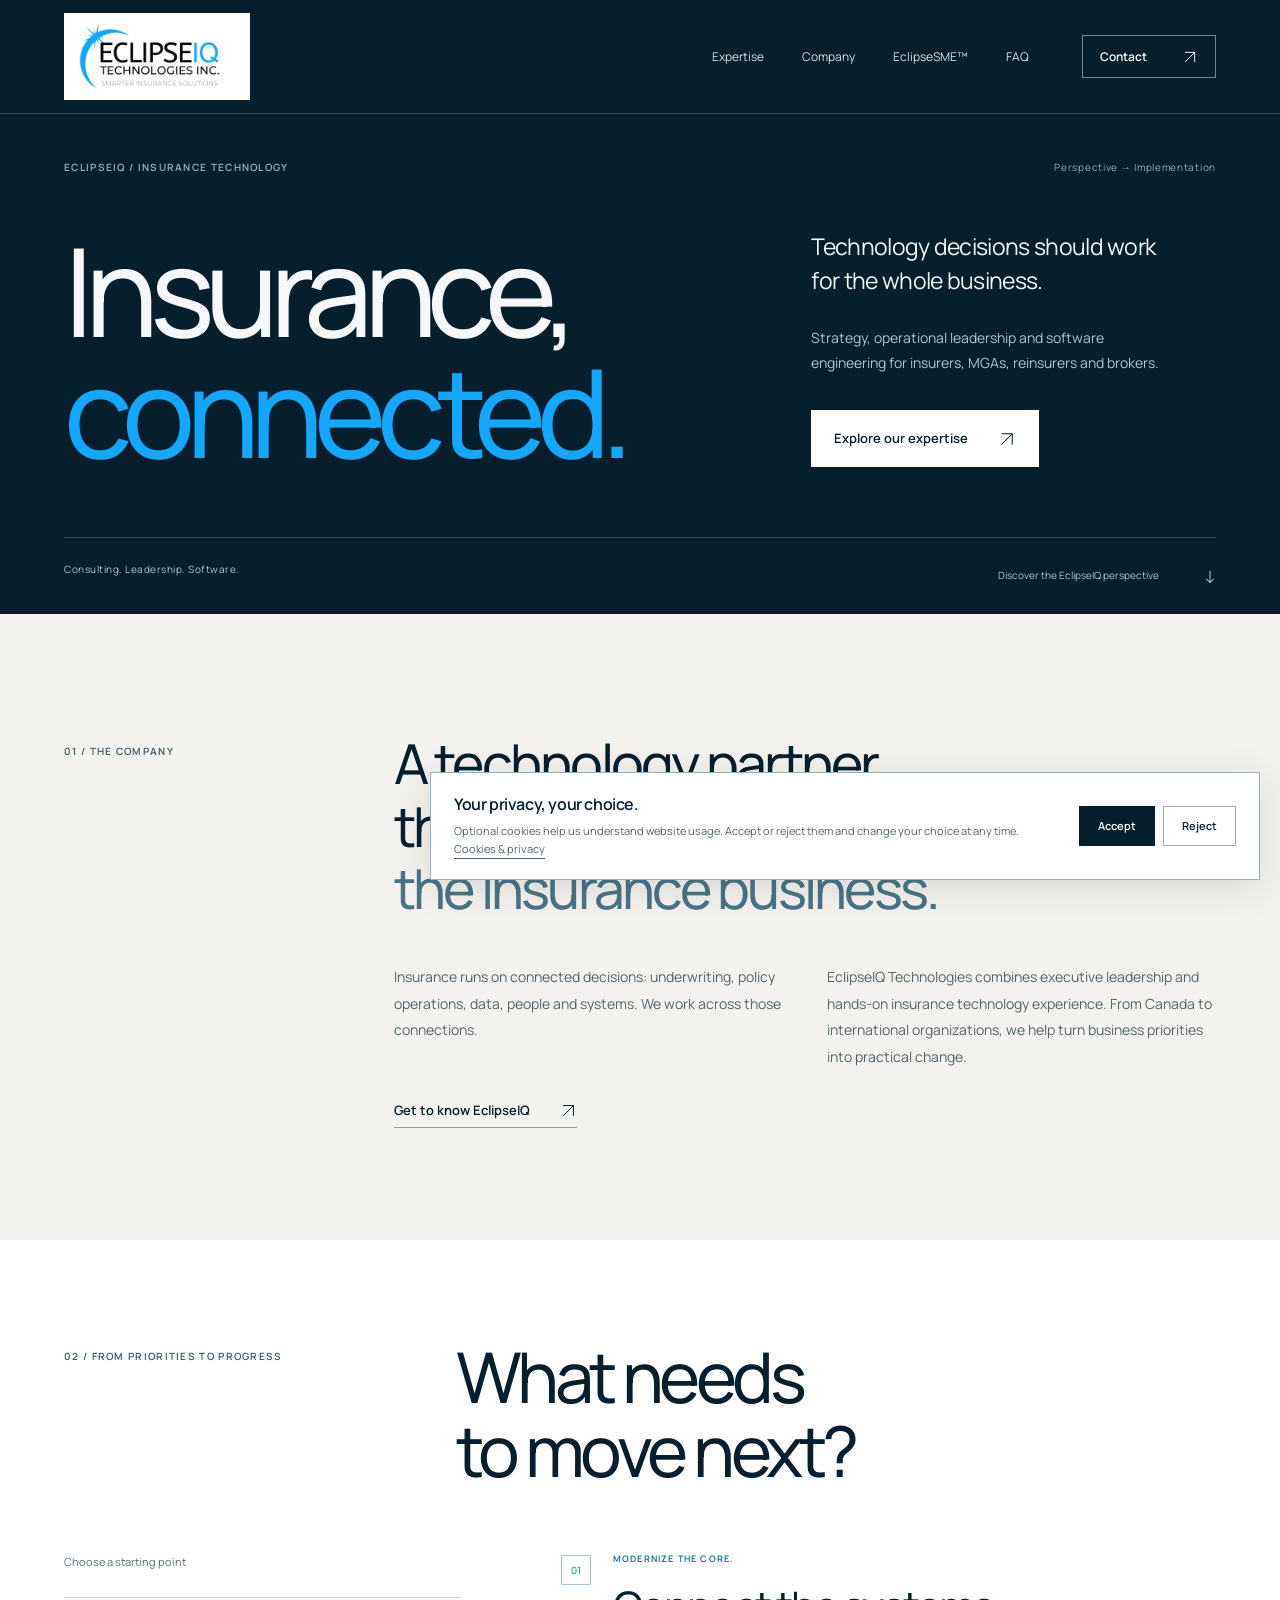
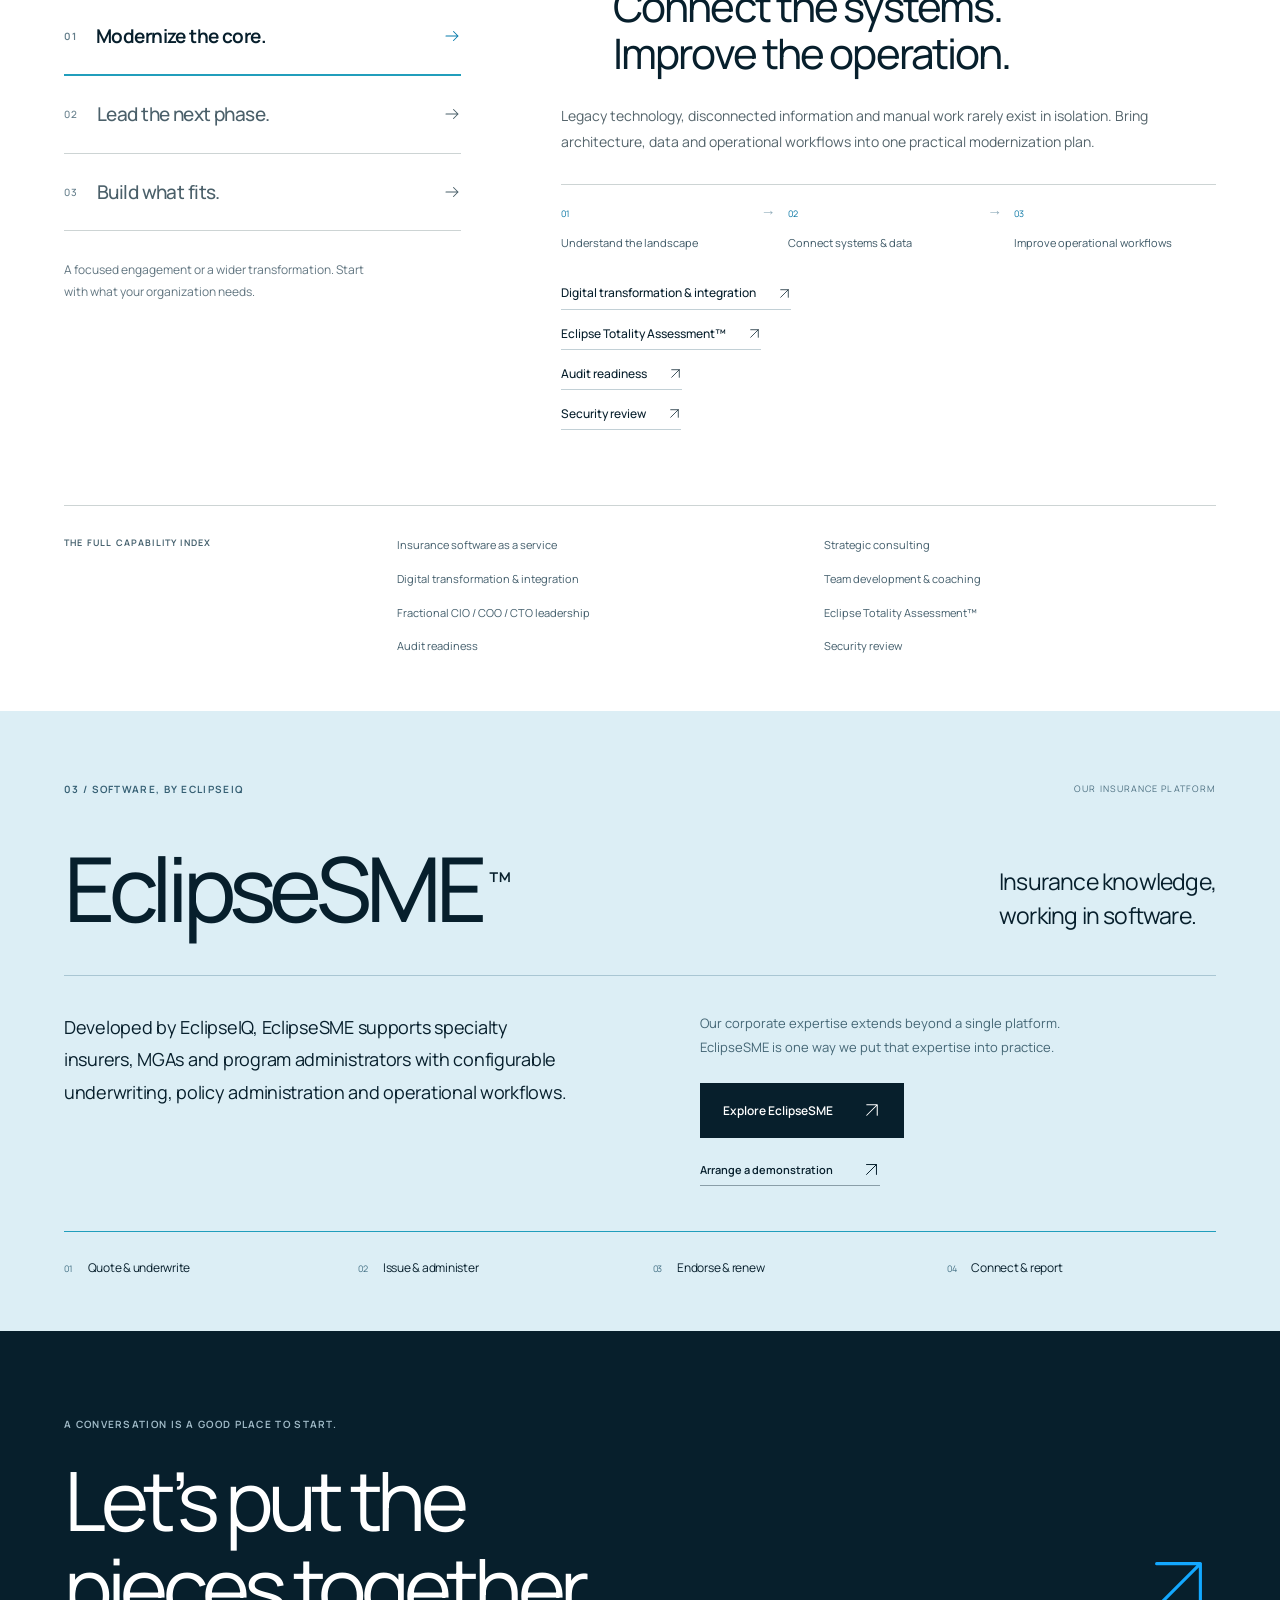
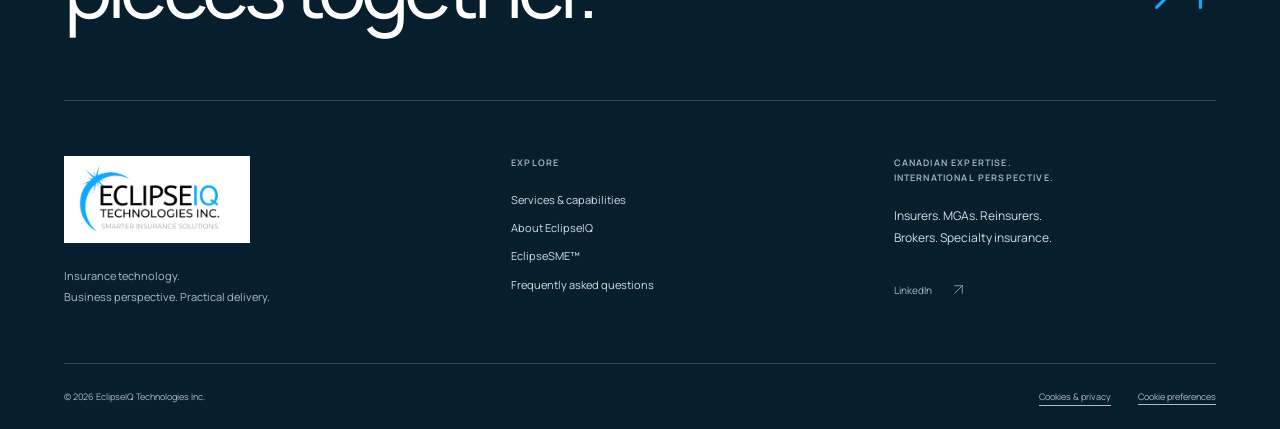
==== commit 56c5e730: "Establish a new editorial design and rebuild the complete EclipseIQ experience" ====
--- a/index.html
+++ b/index.html
@@ -1,7 +1,7 @@
 <!doctype html>
-<html lang="en-CA"><head><meta charset="utf-8"><meta name="viewport" content="width=device-width,initial-scale=1"><title>Insurance technology consulting &amp; software | EclipseIQ Technologies Inc.</title><meta name="description" content="EclipseIQ Technologies Inc. helps insurers, MGAs, reinsurers and brokers modernize technology and operations through consulting, fractional leadership and software."><meta name="theme-color" content="#023047"><meta name="referrer" content="strict-origin-when-cross-origin"><link rel="canonical" href="https://eclipseiq.ca/"><meta property="og:type" content="website"><meta property="og:locale" content="en_CA"><meta property="og:site_name" content="EclipseIQ Technologies Inc."><meta property="og:title" content="Insurance technology consulting &amp; software"><meta property="og:description" content="EclipseIQ Technologies Inc. helps insurers, MGAs, reinsurers and brokers modernize technology and operations through consulting, fractional leadership and software."><meta property="og:url" content="https://eclipseiq.ca/"><meta property="og:image" content="https://eclipseiq.ca/assets/social.png"><meta property="og:image:alt" content="EclipseIQ Technologies Inc. — Insurance expertise. Technology leadership."><meta name="twitter:card" content="summary_large_image"><link rel="icon" href="./assets/eclipseiq-logo-original.png" type="image/png"><link rel="preload" href="./assets/fonts/plex-condensed.woff2" as="font" type="font/woff2" crossorigin><link rel="stylesheet" href="./assets/styles.css"><script src="./assets/config.js" defer></script><script src="./assets/site.js" defer></script><script src="./assets/consent.js" defer></script><script type="application/ld+json">{"@context": "https://schema.org", "@type": "Organization", "name": "EclipseIQ Technologies Inc.", "url": "https://eclipseiq.ca/", "logo": "https://eclipseiq.ca/assets/eclipseiq-logo-original.png", "description": "EclipseIQ Technologies Inc. helps insurers, MGAs, reinsurers and brokers modernize technology and operations through consulting, fractional leadership and software.", "sameAs": ["https://www.linkedin.com/company/eclipseiq"]}</script></head>
-<body><a class="skip-link" href="#main">Skip to content</a><header class="header"><div class="container header-inner"><a class="brand" href="./index.html" aria-label="EclipseIQ Technologies Inc. home"><img src="./assets/eclipseiq-logo-original.png" width="202" height="88" alt="EclipseIQ Technologies Inc. — Smarter Insurance Solutions"></a><button class="menu-toggle" aria-expanded="false" aria-controls="navigation" hidden>Menu <svg class="icon" viewBox="0 0 24 24" fill="none" stroke="currentColor" stroke-width="1.5" stroke-linecap="round" stroke-linejoin="round" aria-hidden="true"><path d="M3 6h18M3 12h18M3 18h18"/></svg></button><nav id="navigation" aria-label="Main navigation"><a href="./services/index.html">Services</a><a href="./about/index.html">About EclipseIQ</a><a href="./index.html#eclipsesme">EclipseSME™</a><a href="./faq/index.html">FAQ</a><a class="button" href="./contact/index.html">Let’s talk<svg class="icon" viewBox="0 0 24 24" fill="none" stroke="currentColor" stroke-width="1.5" stroke-linecap="round" stroke-linejoin="round" aria-hidden="true"><path d="M5 19 19 5M5 5h14v14"/></svg></a></nav></div></header><main id="main"><section class="hero"><div class="container hero-grid"><div class="hero-copy"><p class="eyebrow">Insurance technology consulting & software solutions</p><h1>Insurance expertise.<br>Technology leadership.<br><span>Practical solutions.</span></h1><p class="hero-lead">Modernizing technology and operations for insurers, MGAs, reinsurers and brokers.</p><p class="hero-detail">We bring executive experience and hands-on delivery together—from strategy and systems modernization to EclipseSME™, our insurance platform.</p><div class="hero-actions"><a class="button" href="#offerings-section">Explore our services<svg class="icon" viewBox="0 0 24 24" fill="none" stroke="currentColor" stroke-width="1.5" stroke-linecap="round" stroke-linejoin="round" aria-hidden="true"><path d="M5 19 19 5M5 5h14v14"/></svg></a><a class="text-link" href="./contact/index.html">Discuss your priorities<svg class="icon" viewBox="0 0 24 24" fill="none" stroke="currentColor" stroke-width="1.5" stroke-linecap="round" stroke-linejoin="round" aria-hidden="true"><path d="M5 19 19 5M5 5h14v14"/></svg></a></div></div><figure class="architecture"><div class="architecture-top"><span>INSURANCE / TECHNOLOGY</span><span class="figure-index">01 — 03</span></div><div class="architecture-grid" aria-hidden="true"></div><div class="architecture-layer layer-strategy"><span>01 / DIRECTION</span><strong>Strategy & leadership</strong><small>Business priorities → Technology decisions</small></div><div class="architecture-layer layer-systems"><span>02 / CONNECTION</span><strong>Software & systems</strong><small>Architecture · Integration · Data</small></div><div class="architecture-layer layer-operations"><span>03 / DELIVERY</span><strong>Insurance operations</strong><small>Underwriting · Policies · Workflows</small></div><div class="architecture-line" aria-hidden="true"></div><figcaption>A connected view of your insurance business.</figcaption></figure></div><div class="container hero-bottom"><span>CANADIAN INSURANCE TECHNOLOGY</span><span>Industry knowledge. Operational perspective. Technical depth.</span></div></section>
-<section class="practice-section"><div class="container"><div class="practice-grid"><article><div class="practice-icon"><svg class="icon" viewBox="0 0 24 24" fill="none" stroke="currentColor" stroke-width="1.5" stroke-linecap="round" stroke-linejoin="round" aria-hidden="true"><path d="M4 4h16v6H4zM4 14h6v6H4zM14 14h6v6h-6z"/></svg></div><h2>Insurance solutions</h2><p>Software shaped around insurance. EclipseSME and tailored solutions that support the way your business operates.</p><a class="text-link" href="#eclipsesme">Discover EclipseSME<svg class="icon" viewBox="0 0 24 24" fill="none" stroke="currentColor" stroke-width="1.5" stroke-linecap="round" stroke-linejoin="round" aria-hidden="true"><path d="M5 19 19 5M5 5h14v14"/></svg></a></article><article><div class="practice-icon"><svg class="icon" viewBox="0 0 24 24" fill="none" stroke="currentColor" stroke-width="1.5" stroke-linecap="round" stroke-linejoin="round" aria-hidden="true"><path d="m16 8-3 5-5 3 3-5 5-3ZM12 2a10 10 0 1 0 0 20 10 10 0 0 0 0-20"/></svg></div><h2>Professional services</h2><p>From strategic advice to implementation, connect insurance operations with the technology to support them.</p><a class="text-link" href="./services/index.html">Explore our capabilities<svg class="icon" viewBox="0 0 24 24" fill="none" stroke="currentColor" stroke-width="1.5" stroke-linecap="round" stroke-linejoin="round" aria-hidden="true"><path d="M5 19 19 5M5 5h14v14"/></svg></a></article><article><div class="practice-icon"><svg class="icon" viewBox="0 0 24 24" fill="none" stroke="currentColor" stroke-width="1.5" stroke-linecap="round" stroke-linejoin="round" aria-hidden="true"><path d="M4 20h16M6 16V9h4v7M14 16V4h4v12M5 5l4-3 4 2"/></svg></div><h2>Leadership & support</h2><p>Fractional CIO, COO and CTO expertise, team development and practical guidance through change.</p><a class="text-link" href="./about/index.html">Meet our approach<svg class="icon" viewBox="0 0 24 24" fill="none" stroke="currentColor" stroke-width="1.5" stroke-linecap="round" stroke-linejoin="round" aria-hidden="true"><path d="M5 19 19 5M5 5h14v14"/></svg></a></article></div></div></section>
-<section class="section offerings" id="offerings-section"><div id="capabilities" class="anchor-target"></div><div class="container"><div class="section-heading"><div><p class="eyebrow">What we do</p><h2>Experience across insurance.<br><span>Expertise across technology.</span></h2></div><p>Focused services. A connected perspective.<br>Choose the support your organization needs.</p></div><div class="offering-grid"><a class="offering-card" href="./services/index.html#software"><div class="card-top"><svg class="icon" viewBox="0 0 24 24" fill="none" stroke="currentColor" stroke-width="1.5" stroke-linecap="round" stroke-linejoin="round" aria-hidden="true"><path d="M4 4h16v6H4zM4 14h6v6H4zM14 14h6v6h-6z"/></svg><span>01</span></div><h3>Insurance software as a service</h3><p>Your insurance operations. Connected.</p><span class="card-arrow"><svg class="icon" viewBox="0 0 24 24" fill="none" stroke="currentColor" stroke-width="1.5" stroke-linecap="round" stroke-linejoin="round" aria-hidden="true"><path d="M5 19 19 5M5 5h14v14"/></svg></span></a><a class="offering-card" href="./services/index.html#consulting"><div class="card-top"><svg class="icon" viewBox="0 0 24 24" fill="none" stroke="currentColor" stroke-width="1.5" stroke-linecap="round" stroke-linejoin="round" aria-hidden="true"><path d="m16 8-3 5-5 3 3-5 5-3ZM12 2a10 10 0 1 0 0 20 10 10 0 0 0 0-20"/></svg><span>02</span></div><h3>Strategic consulting</h3><p>Insurance knowledge at the decision table.</p><span class="card-arrow"><svg class="icon" viewBox="0 0 24 24" fill="none" stroke="currentColor" stroke-width="1.5" stroke-linecap="round" stroke-linejoin="round" aria-hidden="true"><path d="M5 19 19 5M5 5h14v14"/></svg></span></a><a class="offering-card" href="./services/index.html#transformation"><div class="card-top"><svg class="icon" viewBox="0 0 24 24" fill="none" stroke="currentColor" stroke-width="1.5" stroke-linecap="round" stroke-linejoin="round" aria-hidden="true"><path d="M8 6H3v5h5V6ZM21 13h-5v5h5v-5ZM8 8h6a4 4 0 0 1 4 4v1M6 12v4a3 3 0 0 0 3 3h4"/></svg><span>03</span></div><h3>Digital transformation & integration</h3><p>Modernize the systems. Improve the way work flows.</p><span class="card-arrow"><svg class="icon" viewBox="0 0 24 24" fill="none" stroke="currentColor" stroke-width="1.5" stroke-linecap="round" stroke-linejoin="round" aria-hidden="true"><path d="M5 19 19 5M5 5h14v14"/></svg></span></a><a class="offering-card" href="./services/index.html#coaching"><div class="card-top"><svg class="icon" viewBox="0 0 24 24" fill="none" stroke="currentColor" stroke-width="1.5" stroke-linecap="round" stroke-linejoin="round" aria-hidden="true"><path d="M9 11a4 4 0 1 0 0-8 4 4 0 0 0 0 8ZM2 21v-3a5 5 0 0 1 5-5h4a5 5 0 0 1 5 5v3M17 4a4 4 0 0 1 0 7M19 14a5 5 0 0 1 3 4v3"/></svg><span>04</span></div><h3>Team development & coaching</h3><p>Support the people who make change happen.</p><span class="card-arrow"><svg class="icon" viewBox="0 0 24 24" fill="none" stroke="currentColor" stroke-width="1.5" stroke-linecap="round" stroke-linejoin="round" aria-hidden="true"><path d="M5 19 19 5M5 5h14v14"/></svg></span></a><a class="offering-card" href="./services/index.html#leadership"><div class="card-top"><svg class="icon" viewBox="0 0 24 24" fill="none" stroke="currentColor" stroke-width="1.5" stroke-linecap="round" stroke-linejoin="round" aria-hidden="true"><path d="M4 20h16M6 16V9h4v7M14 16V4h4v12M5 5l4-3 4 2"/></svg><span>05</span></div><h3>Fractional CIO / COO / CTO leadership</h3><p>Executive perspective. Flexible engagement.</p><span class="card-arrow"><svg class="icon" viewBox="0 0 24 24" fill="none" stroke="currentColor" stroke-width="1.5" stroke-linecap="round" stroke-linejoin="round" aria-hidden="true"><path d="M5 19 19 5M5 5h14v14"/></svg></span></a><a class="offering-card" href="./services/index.html#assessment"><div class="card-top"><svg class="icon" viewBox="0 0 24 24" fill="none" stroke="currentColor" stroke-width="1.5" stroke-linecap="round" stroke-linejoin="round" aria-hidden="true"><path d="M5 3h14v18H5zM8 7h8M8 11h8M8 15h4"/></svg><span>06</span></div><h3>Eclipse Totality Assessment™</h3><p>A complete view before the next big decision.</p><span class="card-arrow"><svg class="icon" viewBox="0 0 24 24" fill="none" stroke="currentColor" stroke-width="1.5" stroke-linecap="round" stroke-linejoin="round" aria-hidden="true"><path d="M5 19 19 5M5 5h14v14"/></svg></span></a><a class="offering-card" href="./services/index.html#audit"><div class="card-top"><svg class="icon" viewBox="0 0 24 24" fill="none" stroke="currentColor" stroke-width="1.5" stroke-linecap="round" stroke-linejoin="round" aria-hidden="true"><path d="m8 12 3 3 6-7M4 3h16v18H4z"/></svg><span>07</span></div><h3>Audit readiness</h3><p>Bring clarity to processes and documentation.</p><span class="card-arrow"><svg class="icon" viewBox="0 0 24 24" fill="none" stroke="currentColor" stroke-width="1.5" stroke-linecap="round" stroke-linejoin="round" aria-hidden="true"><path d="M5 19 19 5M5 5h14v14"/></svg></span></a><a class="offering-card" href="./services/index.html#security"><div class="card-top"><svg class="icon" viewBox="0 0 24 24" fill="none" stroke="currentColor" stroke-width="1.5" stroke-linecap="round" stroke-linejoin="round" aria-hidden="true"><path d="m12 2 8 3v6c0 5-8 11-8 11S4 16 4 11V5l8-3Zm-4 9 3 3 5-6"/></svg><span>08</span></div><h3>Security review</h3><p>Understand risk across your insurance systems.</p><span class="card-arrow"><svg class="icon" viewBox="0 0 24 24" fill="none" stroke="currentColor" stroke-width="1.5" stroke-linecap="round" stroke-linejoin="round" aria-hidden="true"><path d="M5 19 19 5M5 5h14v14"/></svg></span></a></div></div></section><section class="section company-section"><div class="container company-grid"><div class="company-image"><img src="./assets/insurance-collaboration.png" width="800" height="534" alt="Professionals reviewing documents and systems together at a working table" loading="lazy"><div class="image-caption"><span>THE BUSINESS. THE OPERATIONS. THE TECHNOLOGY.</span></div></div><div><p class="eyebrow">About EclipseIQ</p><h2>Deep insurance knowledge.<br>Hands-on technology experience.</h2><p class="lead">Good advice understands the industry.<br>Good delivery understands the detail.</p><p>Based in Canada, EclipseIQ Technologies brings decades of executive leadership and practical experience in insurance technology, operations and digital transformation.</p><p>Our expertise spans solution architecture, systems modernization, data and analytics, reinsurance and enterprise transformation. We work with organizations in Canada and internationally.</p><a class="text-link" href="./about/index.html">More about EclipseIQ<svg class="icon" viewBox="0 0 24 24" fill="none" stroke="currentColor" stroke-width="1.5" stroke-linecap="round" stroke-linejoin="round" aria-hidden="true"><path d="M5 19 19 5M5 5h14v14"/></svg></a></div></div></section>
-<section class="assessment-section"><div class="container assessment-grid"><div><p class="eyebrow">Eclipse Totality Assessment™</p><h2>Know where you stand.<br><span>Plan where to go.</span></h2><p>A comprehensive review of your systems, processes, data, integrations and governance—bringing the whole environment into view.</p><a class="button button-light" href="./services/index.html#assessment">Explore the assessment<svg class="icon" viewBox="0 0 24 24" fill="none" stroke="currentColor" stroke-width="1.5" stroke-linecap="round" stroke-linejoin="round" aria-hidden="true"><path d="M5 19 19 5M5 5h14v14"/></svg></a></div><div class="assessment-steps"><div><span>01</span><h3>Understand the landscape</h3><p>Technology, operations and how they connect.</p></div><div><span>02</span><h3>Identify what matters</h3><p>Risks, inefficiencies and opportunities.</p></div><div><span>03</span><h3>Set a practical roadmap</h3><p>Priorities aligned with business objectives.</p></div></div></div></section>
-<section class="section product-section" id="eclipsesme"><div class="container"><div class="product-header"><div><p class="eyebrow">Our flagship insurance platform</p><h2>EclipseSME<span>™</span></h2></div><span class="product-byline">DEVELOPED BY ECLIPSEIQ TECHNOLOGIES INC.</span></div><div class="product-grid"><div><h3>Insurance expertise.<br>Built into the platform.</h3><p>Support underwriting, policy administration and operational workflows through a flexible, configurable platform for specialty insurers, MGAs and program administrators.</p><div class="product-actions"><a class="button" href="https://eclipsesme.com/" target="_blank" rel="noopener noreferrer">Explore EclipseSME<span class="sr-only"> (opens in a new tab)</span><svg class="icon" viewBox="0 0 24 24" fill="none" stroke="currentColor" stroke-width="1.5" stroke-linecap="round" stroke-linejoin="round" aria-hidden="true"><path d="M5 19 19 5M5 5h14v14"/></svg></a><a class="text-link" href="./contact/index.html?interest=demo">Arrange a demonstration<svg class="icon" viewBox="0 0 24 24" fill="none" stroke="currentColor" stroke-width="1.5" stroke-linecap="round" stroke-linejoin="round" aria-hidden="true"><path d="M5 19 19 5M5 5h14v14"/></svg></a></div></div><div class="product-capabilities"><article><svg class="icon" viewBox="0 0 24 24" fill="none" stroke="currentColor" stroke-width="1.5" stroke-linecap="round" stroke-linejoin="round" aria-hidden="true"><path d="M4 4h16v6H4zM4 14h6v6H4zM14 14h6v6h-6z"/></svg><div><h4>Streamlined policy management</h4><p>Quoting, issuance, endorsements and renewals across the policy lifecycle.</p></div></article><article><svg class="icon" viewBox="0 0 24 24" fill="none" stroke="currentColor" stroke-width="1.5" stroke-linecap="round" stroke-linejoin="round" aria-hidden="true"><path d="M8 6H3v5h5V6ZM21 13h-5v5h5v-5ZM8 8h6a4 4 0 0 1 4 4v1M6 12v4a3 3 0 0 0 3 3h4"/></svg><div><h4>Connected operational workflows</h4><p>Configurable business rules, documents and integrations that reduce manual effort.</p></div></article><article><svg class="icon" viewBox="0 0 24 24" fill="none" stroke="currentColor" stroke-width="1.5" stroke-linecap="round" stroke-linejoin="round" aria-hidden="true"><path d="M5 3h14v18H5zM8 7h8M8 11h8M8 15h4"/></svg><div><h4>Reporting & insight</h4><p>Information to help teams understand their business and support decisions.</p></div></article></div></div></div></section><section class="cta"><div class="container cta-inner"><div><p class="eyebrow">Let’s move your business forward</p><h2>Start with a conversation.<br>Build a clearer path.</h2></div><div><p>From a specific system challenge to a wider technology strategy, let’s discuss what your organization needs next.</p><a class="button button-light" href="./contact/index.html">Talk to EclipseIQ<svg class="icon" viewBox="0 0 24 24" fill="none" stroke="currentColor" stroke-width="1.5" stroke-linecap="round" stroke-linejoin="round" aria-hidden="true"><path d="M5 19 19 5M5 5h14v14"/></svg></a></div></div></section></main><footer class="footer"><div class="container"><div class="footer-top"><div><a class="brand" href="./index.html"><img src="./assets/eclipseiq-logo-original.png" width="202" height="88" alt="EclipseIQ Technologies Inc. — Smarter Insurance Solutions"></a><p>Insurance technology consulting.<br>Leadership. Software. Solutions.</p></div><div class="footer-nav"><p class="eyebrow">Explore EclipseIQ</p><a href="./services/index.html">Services & capabilities</a><a href="./about/index.html">About & expertise</a><a href="./index.html#eclipsesme">EclipseSME™</a><a href="./faq/index.html">Frequently asked questions</a></div><div class="footer-contact"><p class="eyebrow">Canadian expertise. International perspective.</p><p>Supporting insurers, MGAs, reinsurers,<br>brokers and specialty insurance organizations.</p><a class="text-link" href="./contact/index.html">Start a conversation<svg class="icon" viewBox="0 0 24 24" fill="none" stroke="currentColor" stroke-width="1.5" stroke-linecap="round" stroke-linejoin="round" aria-hidden="true"><path d="M5 19 19 5M5 5h14v14"/></svg></a><a class="linkedin-link" href="https://www.linkedin.com/company/eclipseiq" target="_blank" rel="noopener noreferrer">LinkedIn <span class="sr-only">(opens in a new tab)</span><svg class="icon" viewBox="0 0 24 24" fill="none" stroke="currentColor" stroke-width="1.5" stroke-linecap="round" stroke-linejoin="round" aria-hidden="true"><path d="M5 19 19 5M5 5h14v14"/></svg></a></div></div><div class="footer-bottom"><p>© 2026 EclipseIQ Technologies Inc.</p><div><a href="./privacy-policy/index.html">Cookies & privacy</a><button class="cookie-preferences" hidden>Cookie preferences</button></div></div></div></footer><section id="cookie-banner" class="cookie-banner" aria-labelledby="cookie-title" hidden><div><h2 id="cookie-title">Your privacy, your choice.</h2><p>Optional cookies help us understand website usage. Accept or reject them and change your choice at any time. <a href="./privacy-policy/index.html">Cookies & privacy</a></p></div><div class="cookie-actions"><button class="button button-small" data-cookie-choice="accepted">Accept</button><button class="button button-outline button-small" data-cookie-choice="rejected">Reject</button></div></section></body></html>+<html lang="en-CA"><head><meta charset="utf-8"><meta name="viewport" content="width=device-width,initial-scale=1"><title>Insurance technology consulting &amp; software | EclipseIQ Technologies Inc.</title><meta name="description" content="EclipseIQ Technologies Inc. helps insurers, MGAs, reinsurers and brokers modernize technology and operations through consulting, fractional leadership and software."><meta name="theme-color" content="#071f2c"><meta name="referrer" content="strict-origin-when-cross-origin"><link rel="canonical" href="https://eclipseiq.ca/"><meta property="og:type" content="website"><meta property="og:locale" content="en_CA"><meta property="og:site_name" content="EclipseIQ Technologies Inc."><meta property="og:title" content="Insurance technology consulting &amp; software"><meta property="og:description" content="EclipseIQ Technologies Inc. helps insurers, MGAs, reinsurers and brokers modernize technology and operations through consulting, fractional leadership and software."><meta property="og:url" content="https://eclipseiq.ca/"><meta property="og:image" content="https://eclipseiq.ca/assets/social.png"><meta property="og:image:alt" content="EclipseIQ — Insurance, connected."><meta name="twitter:card" content="summary_large_image"><link rel="icon" href="./assets/eclipseiq-logo-original.png" type="image/png"><link rel="preload" href="./assets/fonts/manrope.woff2" as="font" type="font/woff2" crossorigin><link rel="stylesheet" href="./assets/styles.css"><script src="./assets/config.js" defer></script><script src="./assets/site.js" defer></script><script src="./assets/consent.js" defer></script><script type="application/ld+json">{"@context": "https://schema.org", "@type": "Organization", "name": "EclipseIQ Technologies Inc.", "url": "https://eclipseiq.ca/", "logo": "https://eclipseiq.ca/assets/eclipseiq-logo-original.png", "description": "EclipseIQ Technologies Inc. helps insurers, MGAs, reinsurers and brokers modernize technology and operations through consulting, fractional leadership and software.", "sameAs": ["https://www.linkedin.com/company/eclipseiq"]}</script></head>
+<body class="page-home"><a class="skip-link" href="#main">Skip to content</a><header class="header"><div class="container header-inner"><a class="brand" href="./index.html" aria-label="EclipseIQ Technologies Inc. home"><img src="./assets/eclipseiq-logo-original.png" width="202" height="88" alt="EclipseIQ Technologies Inc. — Smarter Insurance Solutions"></a><button class="menu-toggle" aria-expanded="false" aria-controls="navigation" hidden>Menu <svg class="icon" viewBox="0 0 24 24" fill="none" stroke="currentColor" stroke-width="1.4" stroke-linecap="round" stroke-linejoin="round" aria-hidden="true"><path d="M3 6h18M3 12h18M3 18h18"/></svg></button><nav id="navigation" aria-label="Main navigation"><a href="./services/index.html">Expertise</a><a href="./about/index.html">Company</a><a href="./index.html#eclipsesme">EclipseSME™</a><a href="./faq/index.html">FAQ</a><a class="nav-contact" href="./contact/index.html"><span>Contact</span><svg class="icon" viewBox="0 0 24 24" fill="none" stroke="currentColor" stroke-width="1.4" stroke-linecap="round" stroke-linejoin="round" aria-hidden="true"><path d="M5 19 19 5M5 5h14v14"/></svg></a></nav></div></header><main id="main"><section class="masthead"><div class="container"><div class="masthead-top"><p class="eyebrow">EclipseIQ / Insurance technology</p><span class="masthead-descriptor">Perspective → Implementation</span></div><div class="masthead-composition"><h1>Insurance,<br><span>connected.</span></h1><div class="masthead-copy"><p class="masthead-statement">Technology decisions should work for the whole business.</p><p>Strategy, operational leadership and software engineering for insurers, MGAs, reinsurers and brokers.</p><a class="button button-light" href="#offerings-section"><span>Explore our expertise</span><svg class="icon" viewBox="0 0 24 24" fill="none" stroke="currentColor" stroke-width="1.4" stroke-linecap="round" stroke-linejoin="round" aria-hidden="true"><path d="M5 19 19 5M5 5h14v14"/></svg></a></div></div><div class="masthead-foot"><span>Consulting. Leadership. Software.</span><a href="#perspective">Discover the EclipseIQ perspective <span aria-hidden="true">↓</span></a></div></div></section>
+<section class="thesis-section" id="perspective"><div class="container thesis-grid"><p class="eyebrow">01 / The company</p><div><h2>A technology partner<br>that understands<br><span>the insurance business.</span></h2><div class="thesis-copy"><p>Insurance runs on connected decisions: underwriting, policy operations, data, people and systems. We work across those connections.</p><p>EclipseIQ Technologies combines executive leadership and hands-on insurance technology experience. From Canada to international organizations, we help turn business priorities into practical change.</p><a class="text-link" href="./about/index.html"><span>Get to know EclipseIQ</span><svg class="icon" viewBox="0 0 24 24" fill="none" stroke="currentColor" stroke-width="1.4" stroke-linecap="round" stroke-linejoin="round" aria-hidden="true"><path d="M5 19 19 5M5 5h14v14"/></svg></a></div></div></div></section><section class="explorer-section" id="offerings-section"><div id="capabilities" class="anchor-target"></div><div class="container"><div class="section-intro"><p class="eyebrow">02 / From priorities to progress</p><h2>What needs<br>to move next?</h2></div><div class="explorer" data-explorer><div class="explorer-selector"><p class="selector-label">Choose a starting point</p><div class="pathway-tabs" role="tablist" aria-label="Your insurance technology priorities" aria-orientation="vertical" hidden><button id="tab-modernize" type="button" role="tab" aria-controls="panel-modernize" aria-selected="true" tabindex="0" data-pathway="modernize"><span class="tab-number">01</span><span>Modernize the core.</span><svg class="icon" viewBox="0 0 24 24" fill="none" stroke="currentColor" stroke-width="1.4" stroke-linecap="round" stroke-linejoin="round" aria-hidden="true"><path d="M4 12h16m-6-6 6 6-6 6"/></svg></button><button id="tab-lead" type="button" role="tab" aria-controls="panel-lead" aria-selected="false" tabindex="-1" data-pathway="lead"><span class="tab-number">02</span><span>Lead the next phase.</span><svg class="icon" viewBox="0 0 24 24" fill="none" stroke="currentColor" stroke-width="1.4" stroke-linecap="round" stroke-linejoin="round" aria-hidden="true"><path d="M4 12h16m-6-6 6 6-6 6"/></svg></button><button id="tab-engineer" type="button" role="tab" aria-controls="panel-engineer" aria-selected="false" tabindex="-1" data-pathway="engineer"><span class="tab-number">03</span><span>Build what fits.</span><svg class="icon" viewBox="0 0 24 24" fill="none" stroke="currentColor" stroke-width="1.4" stroke-linecap="round" stroke-linejoin="round" aria-hidden="true"><path d="M4 12h16m-6-6 6 6-6 6"/></svg></button></div><p class="explorer-note">A focused engagement or a wider transformation. Start with what your organization needs.</p></div><div class="explorer-panels"><section class="pathway-panel" id="panel-modernize" aria-labelledby="heading-modernize" data-pathway-panel="modernize"><div class="panel-heading"><span class="panel-index">01</span><div><p class="eyebrow" id="heading-modernize">Modernize the core.</p><h3>Connect the systems.<br>Improve the operation.</h3></div></div><p class="panel-copy">Legacy technology, disconnected information and manual work rarely exist in isolation. Bring architecture, data and operational workflows into one practical modernization plan.</p><ol class="pathway-sequence" aria-label="Approach"><li><span>01</span>Understand the landscape</li><li><span>02</span>Connect systems & data</li><li><span>03</span>Improve operational workflows</li></ol><nav class="related-services" aria-label="Related services"><a class="text-link" href="./services/index.html#transformation"><span>Digital transformation & integration</span><svg class="icon" viewBox="0 0 24 24" fill="none" stroke="currentColor" stroke-width="1.4" stroke-linecap="round" stroke-linejoin="round" aria-hidden="true"><path d="M5 19 19 5M5 5h14v14"/></svg></a><a class="text-link" href="./services/index.html#assessment"><span>Eclipse Totality Assessment™</span><svg class="icon" viewBox="0 0 24 24" fill="none" stroke="currentColor" stroke-width="1.4" stroke-linecap="round" stroke-linejoin="round" aria-hidden="true"><path d="M5 19 19 5M5 5h14v14"/></svg></a><a class="text-link" href="./services/index.html#audit"><span>Audit readiness</span><svg class="icon" viewBox="0 0 24 24" fill="none" stroke="currentColor" stroke-width="1.4" stroke-linecap="round" stroke-linejoin="round" aria-hidden="true"><path d="M5 19 19 5M5 5h14v14"/></svg></a><a class="text-link" href="./services/index.html#security"><span>Security review</span><svg class="icon" viewBox="0 0 24 24" fill="none" stroke="currentColor" stroke-width="1.4" stroke-linecap="round" stroke-linejoin="round" aria-hidden="true"><path d="M5 19 19 5M5 5h14v14"/></svg></a></nav></section><section class="pathway-panel" id="panel-lead" aria-labelledby="heading-lead" data-pathway-panel="lead"><div class="panel-heading"><span class="panel-index">02</span><div><p class="eyebrow" id="heading-lead">Lead the next phase.</p><h3>Senior perspective.<br>Practical involvement.</h3></div></div><p class="panel-copy">Bring insurance and technology leadership into the decisions that matter. Align strategy, guide delivery and support the people who will make change work.</p><ol class="pathway-sequence" aria-label="Approach"><li><span>01</span>Set direction</li><li><span>02</span>Guide the change</li><li><span>03</span>Support the team</li></ol><nav class="related-services" aria-label="Related services"><a class="text-link" href="./services/index.html#leadership"><span>Fractional CIO / COO / CTO leadership</span><svg class="icon" viewBox="0 0 24 24" fill="none" stroke="currentColor" stroke-width="1.4" stroke-linecap="round" stroke-linejoin="round" aria-hidden="true"><path d="M5 19 19 5M5 5h14v14"/></svg></a><a class="text-link" href="./services/index.html#coaching"><span>Team development & coaching</span><svg class="icon" viewBox="0 0 24 24" fill="none" stroke="currentColor" stroke-width="1.4" stroke-linecap="round" stroke-linejoin="round" aria-hidden="true"><path d="M5 19 19 5M5 5h14v14"/></svg></a><a class="text-link" href="./services/index.html#consulting"><span>Strategic consulting</span><svg class="icon" viewBox="0 0 24 24" fill="none" stroke="currentColor" stroke-width="1.4" stroke-linecap="round" stroke-linejoin="round" aria-hidden="true"><path d="M5 19 19 5M5 5h14v14"/></svg></a></nav></section><section class="pathway-panel" id="panel-engineer" aria-labelledby="heading-engineer" data-pathway-panel="engineer"><div class="panel-heading"><span class="panel-index">03</span><div><p class="eyebrow" id="heading-engineer">Build what fits.</p><h3>Industry understanding.<br>Engineering depth.</h3></div></div><p class="panel-copy">Turn specialized insurance requirements into software and connected systems. Work with existing platforms, custom integrations or EclipseSME—our own insurance platform.</p><ol class="pathway-sequence" aria-label="Approach"><li><span>01</span>Understand requirements</li><li><span>02</span>Design & integrate</li><li><span>03</span>Implement with purpose</li></ol><nav class="related-services" aria-label="Related services"><a class="text-link" href="./services/index.html#software"><span>Insurance software as a service</span><svg class="icon" viewBox="0 0 24 24" fill="none" stroke="currentColor" stroke-width="1.4" stroke-linecap="round" stroke-linejoin="round" aria-hidden="true"><path d="M5 19 19 5M5 5h14v14"/></svg></a><a class="text-link" href="./services/index.html#transformation"><span>Digital transformation & integration</span><svg class="icon" viewBox="0 0 24 24" fill="none" stroke="currentColor" stroke-width="1.4" stroke-linecap="round" stroke-linejoin="round" aria-hidden="true"><path d="M5 19 19 5M5 5h14v14"/></svg></a></nav></section></div></div><div class="capability-index"><p class="eyebrow">The full capability index</p><nav aria-label="All services"><a href="./services/index.html#software">Insurance software as a service</a><a href="./services/index.html#consulting">Strategic consulting</a><a href="./services/index.html#transformation">Digital transformation & integration</a><a href="./services/index.html#coaching">Team development & coaching</a><a href="./services/index.html#leadership">Fractional CIO / COO / CTO leadership</a><a href="./services/index.html#assessment">Eclipse Totality Assessment™</a><a href="./services/index.html#audit">Audit readiness</a><a href="./services/index.html#security">Security review</a></nav></div></div></section>
+<section class="software-feature" id="eclipsesme"><div class="container"><div class="software-topline"><p class="eyebrow">03 / Software, by EclipseIQ</p><span>OUR INSURANCE PLATFORM</span></div><div class="software-heading"><h2>EclipseSME<span>™</span></h2><p>Insurance knowledge,<br>working in software.</p></div><div class="software-content"><p>Developed by EclipseIQ, EclipseSME supports specialty insurers, MGAs and program administrators with configurable underwriting, policy administration and operational workflows.</p><div><p>Our corporate expertise extends beyond a single platform. EclipseSME is one way we put that expertise into practice.</p><a class="button" href="https://eclipsesme.com/" target="_blank" rel="noopener noreferrer"><span>Explore EclipseSME</span><span class="sr-only"> (opens in a new tab)</span><svg class="icon" viewBox="0 0 24 24" fill="none" stroke="currentColor" stroke-width="1.4" stroke-linecap="round" stroke-linejoin="round" aria-hidden="true"><path d="M5 19 19 5M5 5h14v14"/></svg></a><a class="text-link" href="./contact/index.html?interest=demo"><span>Arrange a demonstration</span><svg class="icon" viewBox="0 0 24 24" fill="none" stroke="currentColor" stroke-width="1.4" stroke-linecap="round" stroke-linejoin="round" aria-hidden="true"><path d="M5 19 19 5M5 5h14v14"/></svg></a></div></div><ol class="policy-lifecycle" aria-label="EclipseSME policy lifecycle capabilities"><li><span>01</span>Quote & underwrite</li><li><span>02</span>Issue & administer</li><li><span>03</span>Endorse & renew</li><li><span>04</span>Connect & report</li></ol></div></section></main>
+<footer class="footer"><div class="container"><div class="footer-invitation"><p class="eyebrow">A conversation is a good place to start.</p><a class="invitation-link" href="./contact/index.html"><span>Let’s put the<br>pieces together.</span><svg class="icon" viewBox="0 0 24 24" fill="none" stroke="currentColor" stroke-width="1.4" stroke-linecap="round" stroke-linejoin="round" aria-hidden="true"><path d="M5 19 19 5M5 5h14v14"/></svg></a></div><div class="footer-content"><div><a class="brand" href="./index.html"><img src="./assets/eclipseiq-logo-original.png" width="202" height="88" alt="EclipseIQ Technologies Inc. — Smarter Insurance Solutions"></a><p>Insurance technology.<br>Business perspective. Practical delivery.</p></div><div class="footer-nav"><p class="eyebrow">Explore</p><a href="./services/index.html">Services & capabilities</a><a href="./about/index.html">About EclipseIQ</a><a href="./index.html#eclipsesme">EclipseSME™</a><a href="./faq/index.html">Frequently asked questions</a></div><div class="footer-location"><p class="eyebrow">Canadian expertise.<br>International perspective.</p><p>Insurers. MGAs. Reinsurers.<br>Brokers. Specialty insurance.</p><a class="footer-social" href="https://www.linkedin.com/company/eclipseiq" target="_blank" rel="noopener noreferrer"><span>LinkedIn</span><span class="sr-only"> (opens in a new tab)</span><svg class="icon" viewBox="0 0 24 24" fill="none" stroke="currentColor" stroke-width="1.4" stroke-linecap="round" stroke-linejoin="round" aria-hidden="true"><path d="M5 19 19 5M5 5h14v14"/></svg></a></div></div><div class="footer-bottom"><p>© 2026 EclipseIQ Technologies Inc.</p><div><a href="./privacy-policy/index.html">Cookies & privacy</a><button class="cookie-preferences" hidden>Cookie preferences</button></div></div></div></footer>
+<section id="cookie-banner" class="cookie-banner" aria-labelledby="cookie-title" hidden><div><h2 id="cookie-title">Your privacy, your choice.</h2><p>Optional cookies help us understand website usage. Accept or reject them and change your choice at any time. <a href="./privacy-policy/index.html">Cookies & privacy</a></p></div><div class="cookie-actions"><button class="button button-small" data-cookie-choice="accepted">Accept</button><button class="button button-outline button-small" data-cookie-choice="rejected">Reject</button></div></section></body></html>
--- a/assets/styles.css
+++ b/assets/styles.css
@@ -1,20 +1,12 @@
-@font-face{font-family:Plex;src:url('fonts/plex-regular.woff2') format('woff2');font-weight:400;font-style:normal;font-display:swap}@font-face{font-family:Plex;src:url('fonts/plex-medium.woff2') format('woff2');font-weight:500;font-style:normal;font-display:swap}@font-face{font-family:Plex;src:url('fonts/plex-semibold.woff2') format('woff2');font-weight:600 800;font-style:normal;font-display:swap}@font-face{font-family:'Plex Condensed';src:url('fonts/plex-condensed.woff2') format('woff2');font-weight:500;font-style:normal;font-display:swap}
-:root{--navy:#023047;--blue:#13a8ff;--turquoise:#219ebc;--ink:#112e3c;--muted:#506572;--paper:#fff;--tint:#f0f6f8;--line:#d4e2e7;--sans:Plex,'Segoe UI',Arial,sans-serif;--heading:'Plex Condensed',Plex,Arial,sans-serif}*{box-sizing:border-box}html{scroll-behavior:smooth;scroll-padding-top:25px}body{margin:0;color:var(--ink);background:white;font:400 16px/1.7 var(--sans);-webkit-font-smoothing:antialiased}h1,h2,h3,h4,p,figure{margin:0}h1,h2,h3,h4{font-family:var(--heading);font-weight:500;line-height:1.1;letter-spacing:-.025em}h1{font-size:clamp(52px,5.7vw,86px)}h2{font-size:clamp(36px,3.6vw,54px)}h3{font-size:28px}p{margin-bottom:22px}a{color:inherit;text-underline-offset:4px}button,input,select,textarea{font:inherit}button,a,summary{touch-action:manipulation}button{cursor:pointer}a:focus-visible,button:focus-visible,summary:focus-visible{outline:3px solid var(--blue);outline-offset:5px}input:focus-visible,select:focus-visible,textarea:focus-visible{outline:3px solid #0873ad;outline-offset:2px}[hidden]{display:none!important}::selection{background:#a5e1fa;color:var(--navy)}.container{width:100%;max-width:1400px;margin:auto;padding-inline:64px}.section{padding-block:100px}.eyebrow{color:#07688b;font-size:11px;font-weight:600;line-height:1.5;letter-spacing:.12em;text-transform:uppercase;margin-bottom:23px}.lead{font-size:21px;line-height:1.55;color:var(--navy)}.intro-copy{font-size:17px;max-width:690px;color:var(--muted);line-height:1.75}.icon{width:22px;height:22px;display:inline-block;vertical-align:middle;flex-shrink:0}.button{display:inline-flex;align-items:center;justify-content:space-between;gap:32px;padding:15px 24px;text-decoration:none;background:var(--navy);color:#fff;border:1px solid var(--navy);border-radius:3px;font-size:13px;line-height:1.5;font-weight:500;transition:background .18s,transform .18s}.button>.icon{width:17px;height:17px}.button:hover{background:#075877;border-color:#075877;transform:translateY(-2px)}.button-light{background:#fff;color:var(--navy);border-color:#fff}.button-light:hover{background:#d8f1ff;color:var(--navy);border-color:#d8f1ff}.button-outline{background:transparent;color:var(--navy)}.button-outline:hover{background:var(--tint);color:var(--navy);border-color:var(--line)}.button:disabled{opacity:.55;cursor:not-allowed;transform:none}.text-link{font-size:13px;font-weight:500;display:inline-flex;align-items:center;gap:25px;text-decoration:none;border-bottom:1px solid #adc5cf;padding-block:6px}.text-link>.icon{width:17px;height:17px}.text-link:hover{color:#066b96;border-color:#066b96}.header{background:white;position:relative;z-index:20}.header-inner{min-height:116px;display:flex;justify-content:space-between;align-items:center;gap:30px}.brand{display:block;line-height:0;flex-shrink:0;width:max-content;max-width:100%}.brand img{display:block;width:178px;height:auto;max-width:100%;object-fit:contain}.header nav{display:flex;align-items:center;gap:34px}.header nav>a:not(.button){font-size:13px;font-weight:500;text-decoration:none;padding-block:12px}.header nav>a:not(.button):hover,.header nav>a[aria-current]{color:#0074ad}.header nav>a[aria-current]{text-decoration:underline;text-underline-offset:8px}.header nav .button{margin-left:10px;padding:13px 20px;gap:24px}.menu-toggle{display:none;align-items:center;gap:15px;padding:10px 13px;background:white;color:var(--navy);border:1px solid var(--line);border-radius:3px;font-size:13px}.skip-link{position:fixed;left:20px;top:-90px;background:white;color:var(--navy);padding:14px 20px;z-index:100}.skip-link:focus{top:12px}.sr-only{position:absolute;width:1px;height:1px;padding:0;margin:-1px;overflow:hidden;clip:rect(0,0,0,0);white-space:nowrap;border:0}
-.hero{background:linear-gradient(105deg,#f4f9fb 0%,#f4f9fb 58%,#e5f3fa 58%,#edf8ff 100%);position:relative;overflow:hidden}.hero-grid{display:grid;grid-template-columns:1.25fr .9fr;align-items:center;gap:50px;padding-block:70px 62px}.hero h1{font-size:clamp(56px,5.4vw,80px);line-height:1.04;letter-spacing:-.03em;max-width:720px}.hero h1 span{color:#087bad}.hero .eyebrow{font-size:10px;letter-spacing:.12em;max-width:600px}.hero-lead{font-size:20px;line-height:1.5;margin-top:28px;max-width:560px;color:var(--navy)}.hero-detail{font-size:14px;line-height:1.8;max-width:520px;color:var(--muted);margin-bottom:27px}.hero-actions{display:flex;align-items:center;gap:26px;flex-wrap:wrap}.hero-actions .text-link{font-size:12px}.hero-bottom{border-top:1px solid #c5dce7;padding-block:20px;display:flex;justify-content:space-between;gap:30px;font-size:10px;color:var(--muted)}.hero-bottom>span:first-child{letter-spacing:.14em;font-weight:500;color:#075f80}.architecture{position:relative;background:var(--navy);height:466px;min-width:0;overflow:hidden;box-shadow:20px 22px 0 #13a8ff13;border-top:3px solid var(--blue);isolation:isolate}.architecture-top{position:absolute;left:26px;right:26px;top:24px;display:flex;justify-content:space-between;gap:20px;font-size:8px;letter-spacing:.14em;color:#a9d2e5}.architecture-grid{position:absolute;inset:0;z-index:-1;background-image:linear-gradient(#ffffff04 1px,transparent 1px),linear-gradient(90deg,#ffffff04 1px,transparent 1px);background-size:28px 28px}.architecture-layer{position:absolute;left:30px;right:30px;border:1px solid #8accdf66;padding:19px 23px;transform:skewY(-8deg);background:linear-gradient(100deg,#1a9cb8,#0b607c);color:white;box-shadow:0 18px 32px #001d2f35;z-index:3}.architecture-layer>span{display:block;font-size:8px;letter-spacing:.15em;color:#ceeffa;margin-bottom:6px}.architecture-layer strong{font-family:var(--heading);display:block;font-size:28px;font-weight:500;line-height:1.1}.architecture-layer small{display:block;font-size:9px;color:#d1ebf5;margin-top:9px}.layer-strategy{top:86px;left:50px;right:22px;background:linear-gradient(100deg,#13a8ff,#157cb6)}.layer-systems{top:202px;left:35px;right:37px;background:linear-gradient(100deg,#219ebc,#0c7693);z-index:2}.layer-operations{top:315px;left:20px;right:52px;background:linear-gradient(100deg,#176b85,#12485f);z-index:1}.architecture-line{position:absolute;top:65px;bottom:38px;left:17px;border-left:1px dashed #72bdd180;z-index:-1}.architecture figcaption{position:absolute;bottom:11px;right:20px;left:20px;color:#a5ccd9;font-size:8px;text-align:right}.practice-section{padding-block:52px;border-bottom:1px solid var(--line)}.practice-grid{display:grid;grid-template-columns:repeat(3,1fr);gap:0}.practice-grid article{padding:0 34px;border-left:1px solid var(--line);position:relative}.practice-grid article:first-child{padding-left:0;border:0}.practice-grid article:last-child{padding-right:0}.practice-icon{color:var(--turquoise);margin-bottom:19px}.practice-icon .icon{width:30px;height:30px}.practice-grid h2{font-size:27px;letter-spacing:-.02em;margin-bottom:13px}.practice-grid p{font-size:13px;line-height:1.75;color:var(--muted);max-width:340px;margin-bottom:16px}.practice-grid .text-link{font-size:12px;gap:18px}.section-heading{display:flex;justify-content:space-between;align-items:flex-end;gap:40px;margin-bottom:45px}.section-heading h2>span{color:#38788e}.section-heading>p{font-size:13px;line-height:1.8;color:var(--muted);margin:0 0 4px;max-width:350px}.anchor-target{position:relative;top:-25px}.offerings{background:#fff}.offering-grid{display:grid;grid-template-columns:repeat(4,1fr);border-top:1px solid var(--line);border-left:1px solid var(--line)}.offering-card{position:relative;text-decoration:none;padding:27px 25px 55px;border-bottom:1px solid var(--line);border-right:1px solid var(--line);min-height:263px;transition:background .2s}.offering-card:hover{background:#edf8ff}.card-top{display:flex;justify-content:space-between;align-items:center;color:#087cac;margin-bottom:26px}.card-top .icon{width:28px;height:28px}.card-top>span{font-size:9px;color:#8297a2;letter-spacing:.06em}.offering-card h3{font-size:25px;line-height:1.15;margin-bottom:13px;max-width:260px}.offering-card p{font-size:12px;line-height:1.65;color:var(--muted);margin:0;max-width:250px}.card-arrow{position:absolute;bottom:20px;right:22px;color:#086d93}.card-arrow>.icon{width:18px;height:18px}.company-section{background:var(--tint)}.company-grid{display:grid;grid-template-columns:1fr 1fr;gap:80px;align-items:center}.company-image{position:relative;align-self:stretch;min-height:420px;background:var(--navy)}.company-image img{display:block;width:100%;height:100%;position:absolute;object-fit:cover;filter:saturate(.7);inset:0}.image-caption{position:absolute;bottom:0;left:0;right:0;background:var(--navy);padding:17px 22px;display:flex;color:#d6eef6;font-size:8px;letter-spacing:.12em;border-left:4px solid var(--blue)}.company-grid h2{font-size:45px;margin-bottom:26px}.company-grid p:not(.eyebrow){font-size:14px;color:var(--muted)}.company-grid .lead{font-size:20px!important;color:var(--navy)!important}.company-grid .text-link{margin-top:3px}.assessment-section{padding-block:80px;background:var(--navy);color:white;position:relative}.assessment-grid{display:grid;grid-template-columns:1.1fr 1fr;gap:110px;align-items:center}.assessment-section .eyebrow{color:#7bdef0}.assessment-section h2>span{color:#64cbec}.assessment-section h2{margin-bottom:24px}.assessment-section p:not(.eyebrow){font-size:14px;color:#c1d7e2;max-width:470px}.assessment-section .button{margin-top:8px}.assessment-steps>div{position:relative;padding:24px 0 24px 55px;border-top:1px solid #ffffff2b}.assessment-steps>div:last-child{border-bottom:1px solid #ffffff2b}.assessment-steps>div>span{position:absolute;top:29px;left:0;font-size:11px;color:#69cde9}.assessment-steps h3{font-size:25px;margin-bottom:7px}.assessment-steps p{font-size:12px!important;margin:0}.product-header{display:flex;justify-content:space-between;align-items:flex-end;border-bottom:1px solid var(--line);padding-bottom:35px;margin-bottom:45px;gap:30px}.product-header .eyebrow{margin-bottom:10px}.product-header h2{font-family:var(--sans);font-size:54px;letter-spacing:-.045em;font-weight:500}.product-header h2>span{font-size:22px;vertical-align:super;letter-spacing:0;margin-left:4px}.product-byline{font-size:9px;color:var(--muted);letter-spacing:.08em;margin-bottom:6px}.product-grid{display:grid;grid-template-columns:1fr 1fr;gap:100px}.product-grid h3{font-size:40px;line-height:1.15;margin-bottom:22px}.product-grid p{font-size:14px;color:var(--muted)}.product-actions{display:flex;flex-direction:column;align-items:flex-start;gap:15px;margin-top:25px}.product-capabilities>article{display:flex;gap:24px;padding-block:23px;border-bottom:1px solid var(--line)}.product-capabilities>article:first-child{padding-top:0}.product-capabilities .icon{width:28px;height:28px;color:#087eaa;margin-top:4px}.product-capabilities h4{font-size:25px;line-height:1.2;margin-bottom:10px}.product-capabilities p{font-size:13px;margin:0}.cta{padding-block:75px;background:linear-gradient(105deg,#0878b5,#219ebc);color:white}.cta-inner{display:grid;grid-template-columns:1.1fr 1fr;gap:110px;align-items:center}.cta .eyebrow{color:#dcf6ff}.cta h2{font-size:49px}.cta p:not(.eyebrow){font-size:14px;color:#edfaff;max-width:460px;margin-bottom:25px}.cta .button{font-weight:600}.footer{background:white;padding-top:65px}.footer-top{display:grid;grid-template-columns:1fr .8fr 1.3fr;gap:55px;padding-bottom:50px}.footer .brand img{width:178px;height:auto}.footer-top>div:first-child>p{font-size:12px;color:var(--muted);line-height:1.8;margin-top:24px}.footer-nav{padding-top:7px;display:flex;flex-direction:column;align-items:flex-start;gap:9px}.footer-top .eyebrow{font-size:9px;margin-bottom:16px;color:#075f80}.footer-nav a{font-size:12px;text-decoration:none}.footer-nav a:hover{text-decoration:underline}.footer-contact{padding-top:7px}.footer-contact>p:not(.eyebrow){font-size:13px;color:var(--muted)}.footer-contact .text-link{font-size:12px}.linkedin-link{display:flex;align-items:center;gap:12px;width:max-content;text-decoration:none;margin-top:20px;color:var(--muted);font-size:11px}.linkedin-link .icon{width:13px;height:13px}.footer-bottom{border-top:1px solid var(--line);padding-block:23px;font-size:10px;color:var(--muted);display:flex;justify-content:space-between;gap:20px}.footer-bottom p{margin:0}.footer-bottom>div{display:flex;gap:30px}.cookie-preferences{padding:0;border:0;background:none;font-size:inherit;color:inherit;text-decoration:underline;text-underline-offset:4px;cursor:pointer}.cookie-banner{position:fixed;bottom:18px;left:20px;right:20px;max-width:820px;margin-left:auto;background:white;z-index:50;border:1px solid var(--line);border-top:3px solid var(--turquoise);box-shadow:0 10px 40px #02304726;padding:20px 23px;display:flex;align-items:center;gap:28px}.cookie-banner h2{font-family:var(--sans);font-size:16px;letter-spacing:-.02em;margin-bottom:5px}.cookie-banner p{font-size:11px;line-height:1.6;color:var(--muted);margin:0}.cookie-actions{display:flex;gap:8px;flex-shrink:0}.button-small{padding:10px 19px;font-size:12px}.page-intro{background:var(--tint);padding-block:70px 65px;border-bottom:1px solid var(--line);position:relative;overflow:hidden}.page-intro .container{position:relative;z-index:1}.page-intro h1{font-size:clamp(48px,5.6vw,78px);margin-bottom:24px}.page-intro h1>span{color:#087bad}.page-intro:after{content:'';position:absolute;right:-100px;top:0;width:28%;height:100%;background:linear-gradient(110deg,#13a8ff08,#219ebc0d);transform:skewX(-22deg);border-left:1px solid #13a8ff1a}.service-nav-section{border-bottom:1px solid var(--line)}.service-nav{display:grid;grid-template-columns:repeat(4,1fr);padding-block:24px;gap:15px 26px}.service-nav a{font-size:11px;line-height:1.5;text-decoration:none;display:flex;gap:15px;justify-content:space-between;align-items:center;color:#075f80}.service-nav a:hover{text-decoration:underline}.service-nav .icon{width:14px;height:14px}.service-detail{display:grid;grid-template-columns:35px 1fr 1.2fr;gap:35px;padding-block:55px;border-top:1px solid var(--line);scroll-margin-top:30px}.service-detail:first-child{padding-top:0;border:0}.service-detail:last-child{padding-bottom:0}.service-number{font-size:11px;letter-spacing:.1em;color:#687d87;padding-top:6px}.service-title>.icon{width:34px;height:34px;color:#087eaa;margin-bottom:23px}.service-title h2{font-size:38px;max-width:350px}.service-description h3{font-size:27px;margin-bottom:18px}.service-description>p{font-size:14px;color:var(--muted);line-height:1.85}.service-description ul{list-style:none;padding:0;margin:25px 0}.service-description li{display:flex;gap:14px;border-top:1px solid var(--line);padding-block:10px;font-size:12px;color:var(--muted)}.service-description li:before{content:'+';color:#087bad}.service-description .text-link{font-size:12px}.approach-section{background:var(--tint)}.approach-grid{display:grid;grid-template-columns:repeat(3,1fr);gap:50px;margin-top:48px}.approach-grid article{border-top:2px solid var(--turquoise);padding-top:23px}.approach-grid span{color:#066d94;font-size:10px;letter-spacing:.12em}.approach-grid h3{font-size:28px;margin-block:20px 15px}.approach-grid p{font-size:14px;color:var(--muted);margin:0}.about-intro{display:grid;grid-template-columns:1fr 1fr;gap:90px}.about-intro h2{font-size:48px}.prose>p:not(.lead){color:var(--muted);font-size:15px}.prose>p:last-child{margin:0}.expertise-section{background:var(--navy);color:white}.expertise-section .eyebrow{color:#7bdef0}.expertise-section h2>span{color:#65cbe7}.expertise-section .text-link{color:#ddf7ff;border-color:#5c8c9e}.expertise-grid{display:grid;grid-template-columns:repeat(3,1fr);gap:45px 50px}.expertise-grid article{border-top:1px solid #ffffff30;padding-top:22px}.expertise-grid span{font-size:10px;color:#68cce6}.expertise-grid h3{font-size:28px;margin-block:19px 15px}.expertise-grid p{color:#c4d8e0;font-size:13px;margin:0}.faq-layout{display:grid;grid-template-columns:.9fr 1.6fr;gap:100px}.faq-layout aside h2{font-size:41px;margin-bottom:26px}.faq-layout aside>p:not(.eyebrow){font-size:14px;color:var(--muted);max-width:260px}.faq-list{border-top:1px solid var(--line)}details{border-bottom:1px solid var(--line)}summary{cursor:pointer;display:flex;list-style:none;align-items:center;justify-content:space-between;gap:30px;padding-block:24px;font-size:17px;font-weight:500;line-height:1.5}summary::-webkit-details-marker{display:none}summary .icon{width:18px;height:18px;color:#067aa7}details[open] summary .icon{transform:rotate(45deg)}details>div{padding:0 35px 25px 0}details p{font-size:14px;color:var(--muted);margin:0;line-height:1.85}.contact-grid{display:grid;grid-template-columns:1fr 1.2fr;gap:100px}.contact-grid aside h2{font-size:42px;margin-bottom:26px}.contact-grid aside>p:not(.eyebrow){font-size:14px;color:var(--muted);max-width:370px}.contact-support{margin-block:35px;border-top:1px solid var(--line);max-width:380px}.contact-support>div{display:flex;align-items:center;gap:18px;font-size:12px;padding-block:18px;border-bottom:1px solid var(--line)}.contact-support .icon{width:23px;height:23px;color:#087bad}.contact-location{font-size:12px!important;line-height:1.9}.form-note{padding:14px 18px;background:var(--tint);border-left:3px solid var(--turquoise);font-size:12px;line-height:1.7;color:var(--muted);margin-bottom:28px}.form-grid{display:grid;grid-template-columns:1fr 1fr;gap:0 22px}label{display:block;font-size:12px;font-weight:500;margin-bottom:8px}label>span{font-size:10px;font-weight:400;color:var(--muted)}input:not([type=checkbox]),select,textarea{width:100%;color:var(--ink);background:white;padding:12px 13px;border:1px solid #acc4ce;border-radius:2px;font-size:14px;min-height:48px;margin-bottom:23px}textarea{min-height:140px;resize:vertical}fieldset{padding:0;border:0;margin:0 0 22px}legend{font-size:12px;font-weight:500;margin-bottom:8px}.field-hint{font-size:11px;line-height:1.6;color:var(--muted);margin:0 0 14px}.contact-options{display:flex;gap:25px;flex-wrap:wrap}.contact-options label{display:flex;align-items:center;gap:8px;font-weight:400;margin:0}.contact-options input{accent-color:#087bad;width:16px;height:16px;margin:0}#message-hint{margin-top:-15px}.form-privacy{font-size:11px;line-height:1.7;color:var(--muted);margin-block:22px}.honeypot{position:absolute;left:-10000px;width:1px;height:1px;overflow:hidden}.form-status{padding:16px 18px;background:#e6f3ed;border-left:3px solid #19794d;font-size:13px;margin:23px 0 0}.form-status[data-state=error]{background:#fff1ea;border-color:#aa4525;color:#792c18}.form-status[data-state=simulation]{background:#fff7d9;border-color:#826619;color:#59470f}.form-status[data-state=pending]{background:var(--tint);border-color:#087bad}.legal{max-width:900px}.legal h2{font-size:32px;margin-bottom:18px;margin-top:40px}.legal h2:first-of-type{margin-top:0}.legal>p:not(.eyebrow){font-size:15px;color:var(--muted);line-height:1.9}.error-links{display:flex;align-items:center;gap:35px;padding-block:55px 100px}
-@media(min-width:1550px){.hero-grid{padding-block:90px 80px}.architecture{height:490px}.layer-strategy{top:100px}.layer-systems{top:218px}.layer-operations{top:335px}}@media(max-width:1150px){.container{padding-inline:40px}.header nav{gap:25px}.header nav>a:not(.button){font-size:12px}.hero-grid{gap:35px;padding-block:60px 55px;grid-template-columns:1.2fr .9fr}.hero h1{font-size:65px}.hero .eyebrow{font-size:9px;max-width:450px}.hero-lead{font-size:18px}.hero-detail{font-size:13px}.hero-actions{gap:20px}.hero-actions .button{font-size:12px;padding:14px 20px}.hero-actions .text-link{font-size:11px;gap:18px}.architecture{height:430px}.architecture-top{font-size:7px;left:20px;right:20px}.architecture-layer{padding:18px}.architecture-layer strong{font-size:24px}.architecture-layer small{font-size:8px}.layer-strategy{top:80px;left:35px;right:17px}.layer-systems{top:184px;left:25px;right:27px}.layer-operations{top:288px;left:15px;right:37px}.practice-grid article{padding-inline:25px}.practice-grid h2{font-size:25px}.offering-card{padding:24px 22px 50px}.offering-card h3{font-size:24px}.company-grid{gap:50px}.company-grid h2{font-size:40px}.assessment-grid,.cta-inner{gap:80px}.product-grid{gap:70px}.service-detail{gap:25px;grid-template-columns:25px .9fr 1.2fr}.service-title h2{font-size:34px}.about-intro{gap:60px}.expertise-grid{gap:40px}.faq-layout{gap:65px}.contact-grid{gap:60px}.footer-top{gap:35px}.footer-contact .eyebrow{font-size:8px}}
-@media(max-width:850px){.header-inner{min-height:100px;flex-wrap:wrap;gap:14px;padding-block:10px}.brand img{width:164px}.menu-toggle:not([hidden]){display:flex}.js .header nav{display:none;width:100%;padding-block:15px}.js .header nav.is-open{display:flex}.header nav{gap:20px;flex-wrap:wrap}.header nav .button{margin:0}.hero-grid{gap:30px;grid-template-columns:1.2fr .9fr;padding-block:50px}.hero h1{font-size:52px}.hero .eyebrow{font-size:8px;letter-spacing:.09em}.hero-lead{font-size:16px}.hero-detail{font-size:12px}.hero-actions{flex-direction:column;align-items:flex-start;gap:12px}.hero-actions .button{font-size:11px;padding:13px 16px;gap:20px}.architecture{height:390px;margin-right:-12px;box-shadow:12px 15px 0 #13a8ff13}.architecture-top{left:17px;right:17px;font-size:6px;gap:10px}.figure-index{display:none}.architecture-layer{padding:15px 12px}.architecture-layer strong{font-size:21px}.architecture-layer>span{font-size:6px}.architecture-layer small{font-size:7px;letter-spacing:0}.layer-strategy{top:82px;left:22px;right:12px}.layer-systems{top:175px;left:16px;right:18px}.layer-operations{top:267px;left:10px;right:24px}.architecture figcaption{font-size:7px}.hero-bottom{font-size:8px;gap:20px}.practice-grid article{padding-inline:20px}.practice-grid h2{font-size:24px}.practice-grid p{font-size:12px}.practice-grid .text-link{font-size:10px;gap:12px}.section{padding-block:75px}.section-heading{gap:35px}.section-heading>p{font-size:12px;max-width:240px}.offering-grid{grid-template-columns:repeat(2,1fr)}.offering-card{min-height:230px;padding:25px 27px 55px}.offering-card h3{font-size:27px;max-width:260px}.card-top{margin-bottom:20px}.company-grid{gap:35px}.company-image{min-height:420px}.company-grid h2{font-size:35px}.company-grid p:not(.eyebrow){font-size:13px}.company-grid .lead{font-size:18px!important}.assessment-grid,.cta-inner{gap:45px}.assessment-section{padding-block:65px}.assessment-section h2{font-size:37px}.assessment-steps h3{font-size:23px}.assessment-steps>div{padding-left:40px}.assessment-steps p{font-size:11px!important}.product-grid{gap:45px}.product-grid h3{font-size:34px}.product-header h2{font-size:48px}.product-byline{font-size:8px;max-width:200px}.product-grid p{font-size:13px}.product-capabilities>article{gap:18px}.product-capabilities h4{font-size:23px}.cta h2{font-size:39px}.cta p:not(.eyebrow){font-size:13px}.footer-top{grid-template-columns:1fr 1fr;gap:35px}.footer-contact{grid-column:1/-1;display:grid;grid-template-columns:1fr 1fr;gap:0 25px}.footer-contact .eyebrow{font-size:9px}.footer-contact>p:not(.eyebrow){grid-row:2}.footer-contact .text-link{justify-self:start;grid-row:1}.footer-contact .linkedin-link{grid-column:2;grid-row:2;margin-top:8px}.footer-top>div:first-child>p{margin-bottom:0}.page-intro{padding-block:60px}.page-intro h1{font-size:58px}.service-nav{grid-template-columns:repeat(2,1fr);gap:17px 35px}.service-detail{grid-template-columns:20px .85fr 1.1fr;gap:20px}.service-title h2{font-size:30px}.service-description h3{font-size:24px}.service-description p{font-size:13px}.service-description li{font-size:11px}.approach-grid{gap:30px}.approach-grid h3{font-size:25px}.approach-grid p{font-size:13px}.about-intro{gap:40px}.about-intro h2{font-size:39px}.prose>p:not(.lead){font-size:14px}.expertise-grid{grid-template-columns:repeat(2,1fr);gap:35px 45px}.faq-layout{grid-template-columns:.8fr 1.5fr;gap:40px}.faq-layout aside h2{font-size:34px}summary{font-size:16px}.contact-grid{gap:40px;grid-template-columns:.9fr 1.3fr}.contact-grid aside h2{font-size:34px}.contact-grid aside>p:not(.eyebrow){font-size:13px}.contact-support>div{gap:13px;font-size:11px}.contact-options{gap:18px}.form-grid{gap:0 16px}.form-note{font-size:11px}}
-@media(max-width:640px){.container{padding-inline:24px}.section{padding-block:60px}.header-inner{min-height:90px}.brand img{width:151px}.menu-toggle{font-size:12px}.menu-toggle .icon{width:18px;height:18px}.header nav{flex-direction:column;align-items:stretch;gap:0}.header nav>a:not(.button){font-size:14px;padding:12px 2px;border-top:1px solid var(--line)}.header nav .button{margin-top:10px}.hero{background:linear-gradient(130deg,#f4f9fb,#eaf6fc)}.hero-grid{grid-template-columns:1fr;padding-block:39px 32px;gap:35px}.hero .eyebrow{font-size:9px;letter-spacing:.1em;max-width:320px;margin-bottom:22px}.hero h1{font-size:clamp(43px,10.9vw,64px);line-height:1.06;letter-spacing:-.025em}.hero-lead{font-size:17px;line-height:1.6;margin-top:24px}.hero-detail{font-size:13px;line-height:1.8;max-width:460px}.hero-actions{gap:15px}.hero-actions .button{font-size:12px;padding:14px 19px;gap:27px}.hero-actions .text-link{font-size:12px}.architecture{height:380px;margin-right:0;max-width:460px;width:100%;justify-self:center;box-shadow:10px 12px 0 #13a8ff13}.architecture-top{font-size:8px;left:24px;right:24px}.figure-index{display:block}.architecture-layer{padding:18px 20px}.architecture-layer strong{font-size:25px}.architecture-layer>span{font-size:7px}.architecture-layer small{font-size:8px}.layer-strategy{top:73px;left:42px;right:20px}.layer-systems{top:169px;left:29px;right:33px}.layer-operations{top:266px;left:16px;right:46px}.architecture figcaption{font-size:7px;bottom:8px}.hero-bottom{display:block;padding-block:20px;font-size:9px}.hero-bottom>span{display:block}.hero-bottom>span:first-child{margin-bottom:6px;font-size:8px}.practice-section{padding-block:0}.practice-grid{grid-template-columns:1fr}.practice-grid article{border-left:0;border-top:1px solid var(--line);padding:28px 0 30px 48px!important}.practice-grid article:first-child{border:0}.practice-icon{position:absolute;top:30px;left:0}.practice-icon .icon{width:27px;height:27px}.practice-grid h2{font-size:27px;margin-bottom:10px}.practice-grid p{font-size:13px;max-width:none}.practice-grid .text-link{font-size:12px;gap:20px}.eyebrow{font-size:10px;margin-bottom:19px}h2{font-size:37px;line-height:1.12}.section-heading{display:block;margin-bottom:30px}.section-heading h2{font-size:36px}.section-heading>p{font-size:12px;max-width:400px;margin-top:21px}.section-heading>.text-link{margin-top:24px}.offering-card{padding:22px 18px 43px;min-height:250px}.offering-card h3{font-size:24px;line-height:1.15;overflow-wrap:break-word}.offering-card p{font-size:11px;line-height:1.65}.card-top{margin-bottom:20px}.card-top .icon{width:24px;height:24px}.card-top>span{font-size:8px}.card-arrow{bottom:17px;right:17px}.card-arrow .icon{width:16px;height:16px}.company-grid{grid-template-columns:1fr;gap:35px}.company-image{min-height:300px;aspect-ratio:1.3;align-self:auto}.company-image img{height:100%}.company-grid h2{font-size:36px}.company-grid p:not(.eyebrow){font-size:14px}.company-grid .lead{font-size:20px!important}.image-caption{font-size:7px;padding:15px 18px}.assessment-section{padding-block:60px}.assessment-grid{grid-template-columns:1fr;gap:35px}.assessment-section h2{font-size:38px}.assessment-section p:not(.eyebrow){font-size:13px}.assessment-steps>div{padding:22px 0 22px 42px}.assessment-steps>div>span{top:27px}.assessment-steps h3{font-size:26px}.assessment-steps p{font-size:12px!important}.product-header{display:block;padding-bottom:28px;margin-bottom:30px}.product-header h2{font-size:47px}.product-byline{display:block;margin-top:20px;max-width:none;font-size:8px}.product-grid{grid-template-columns:1fr;gap:35px}.product-grid h3{font-size:36px}.product-grid p{font-size:14px}.product-capabilities h4{font-size:25px}.product-capabilities p{font-size:13px}.product-capabilities>article{gap:22px}.cta{padding-block:58px}.cta-inner{grid-template-columns:1fr;gap:25px}.cta h2{font-size:40px}.cta p:not(.eyebrow){font-size:14px}.footer{padding-top:40px}.footer-top{grid-template-columns:1fr 1fr;gap:30px 20px;padding-bottom:35px}.footer .brand img{width:150px}.footer-top>div:first-child>p{font-size:11px}.footer-top .eyebrow{font-size:8px}.footer-nav{padding-top:10px;gap:8px}.footer-nav a{font-size:11px;line-height:1.7}.footer-contact{display:block}.footer-contact .eyebrow{font-size:9px}.footer-contact>p:not(.eyebrow){font-size:12px}.footer-contact .linkedin-link{margin-top:18px}.footer-bottom{display:block;font-size:10px}.footer-bottom>div{margin-top:15px;gap:25px}.cookie-banner{left:12px;right:12px;bottom:12px;padding:17px 18px;display:block}.cookie-banner h2{font-size:15px}.cookie-banner p{font-size:11px}.cookie-actions{margin-top:14px}.cookie-actions>.button{flex:1;justify-content:center}.page-intro{padding-block:43px}.page-intro h1{font-size:46px;line-height:1.08}.page-intro .intro-copy{font-size:14px}.page-intro:after{right:-100px;width:40%}.service-nav{grid-template-columns:1fr;gap:0;padding-block:12px}.service-nav a{padding-block:10px;font-size:12px;border-bottom:1px solid var(--line)}.service-nav a:last-child{border:0}.service-detail{grid-template-columns:25px 1fr;gap:0 18px;padding-block:40px}.service-number{grid-row:1;padding-top:0;font-size:10px}.service-title{grid-column:2}.service-title>.icon{width:29px;height:29px;margin-bottom:18px}.service-title h2{font-size:35px;max-width:none;margin-bottom:25px}.service-description{grid-column:2}.service-description h3{font-size:25px}.service-description>p{font-size:14px}.service-description li{font-size:12px}.approach-grid{grid-template-columns:1fr;gap:30px;margin-top:30px}.approach-grid h3{font-size:28px;margin-block:15px}.approach-grid p{font-size:14px}.about-intro{grid-template-columns:1fr;gap:30px}.about-intro h2{font-size:38px}.lead{font-size:20px}.prose>p:not(.lead){font-size:14px}.expertise-grid{grid-template-columns:1fr;gap:30px}.expertise-grid h3{font-size:29px;margin-top:15px}.expertise-grid p{font-size:14px}.faq-layout{grid-template-columns:1fr;gap:35px}.faq-layout aside h2{font-size:37px}.faq-layout aside>p:not(.eyebrow){max-width:none;font-size:14px}.faq-list summary{font-size:17px;padding-block:22px;gap:20px}details>div{padding-right:15px}.contact-grid{grid-template-columns:1fr;gap:35px}.contact-grid aside h2{font-size:36px}.contact-grid aside>p:not(.eyebrow){max-width:450px;font-size:14px}.contact-support{margin-block:27px;max-width:none}.contact-support>div{font-size:12px}.contact-location{font-size:12px!important}.form-grid{grid-template-columns:1fr;gap:0}.form-note{font-size:12px}.contact-options{gap:20px}.legal h2{font-size:30px}.legal>p:not(.eyebrow){font-size:14px}.error-links{align-items:flex-start;flex-direction:column;padding-block:40px 60px;gap:25px}}
-@media(max-width:370px){.container{padding-inline:20px}.offering-card{padding-inline:14px}.offering-card h3{font-size:22px}.offering-card p{font-size:10px}.architecture-layer{padding-inline:16px}.architecture-layer strong{font-size:23px}.architecture-layer small{font-size:7px}.hero h1{font-size:43px}.hero .eyebrow{font-size:8px}.contact-options{gap:14px}.footer .brand img{width:130px}.footer-nav a{font-size:10px}}
+@font-face{font-family:Manrope;src:url('fonts/manrope.woff2') format('woff2');font-weight:200 800;font-style:normal;font-display:swap}
+:root{--ink:#071f2c;--navy:#023047;--blue:#13a8ff;--teal:#219ebc;--paper:#f3f2ee;--white:#fff;--muted:#54646b;--steel:#a5b7c0;--line:#cdd4d4;--darkline:#344954;--font:Manrope,'Segoe UI',Arial,sans-serif}*{box-sizing:border-box}html{scroll-behavior:smooth;scroll-padding-top:28px}body{margin:0;background:var(--paper);color:var(--ink);font:400 16px/1.75 var(--font);-webkit-font-smoothing:antialiased}h1,h2,h3,h4,p,figure{margin:0}h1,h2,h3,h4{font-family:var(--font);font-weight:450;line-height:1.08;letter-spacing:-.055em}h1{font-size:clamp(56px,7vw,100px)}h2{font-size:clamp(36px,4.4vw,62px)}h3{font-size:28px}p{margin-bottom:24px}a{color:inherit;text-underline-offset:5px}button,input,select,textarea{font:inherit}button,a,summary{touch-action:manipulation}button{cursor:pointer}button:disabled{cursor:not-allowed}a:focus-visible,button:focus-visible,summary:focus-visible{outline:2px solid #087aac;outline-offset:6px}input:focus-visible,select:focus-visible,textarea:focus-visible{outline:2px solid #087aac;outline-offset:3px}[hidden]{display:none!important}::selection{background:#afe0fb;color:var(--ink)}.container{width:100%;max-width:1440px;margin:auto;padding-inline:64px}.eyebrow{font-size:10px;font-weight:650;line-height:1.6;letter-spacing:.13em;text-transform:uppercase;color:#435f6c;margin-bottom:25px}.icon{width:23px;height:23px;display:inline-block;vertical-align:middle;flex-shrink:0}.button,.text-link,.nav-contact,.footer-social{display:inline-flex;align-items:center;justify-content:space-between;gap:30px;text-decoration:none;font-size:13px;font-weight:600;line-height:1.6}.button{padding:17px 22px;background:var(--ink);color:white;border:1px solid var(--ink);border-radius:0;transition:background .16s,color .16s}.button>.icon{width:18px;height:18px}.button:hover{background:#11536d;border-color:#11536d}.button-light{background:white;color:var(--ink);border-color:white}.button-light:hover{background:#bfe7fb;border-color:#bfe7fb;color:var(--ink)}.button-outline{background:transparent;color:var(--ink);border-color:#9db0b7}.button-outline:hover{background:var(--paper);color:var(--ink);border-color:var(--ink)}.button:disabled{opacity:.5}.text-link{padding-block:6px;border-bottom:1px solid #8a9ea8;font-size:13px;font-weight:600;align-self:flex-start}.text-link .icon{width:17px;height:17px}.text-link:hover{color:#076b97;border-color:#076b97}.skip-link{position:fixed;left:20px;top:-100px;z-index:100;background:white;color:var(--ink);padding:13px 20px}.skip-link:focus{top:12px}.sr-only{position:absolute;width:1px;height:1px;padding:0;margin:-1px;overflow:hidden;clip:rect(0,0,0,0);white-space:nowrap;border:0}
+.header{background:var(--ink);color:white;position:relative;z-index:20}.header-inner{display:flex;justify-content:space-between;align-items:center;min-height:114px;gap:40px;border-bottom:1px solid var(--darkline)}.brand{display:block;width:max-content;max-width:100%;padding:7px 10px;line-height:0;background:white;flex-shrink:0}.brand img{display:block;width:166px;height:auto;max-width:100%;object-fit:contain}.header nav{display:flex;align-items:center;gap:38px}.header nav>a{font-size:12px;text-decoration:none;line-height:1.6;padding-block:14px;color:#d8e1e6}.header nav>a:hover,.header nav>a[aria-current]{color:#7ed1ff}.header nav>a[aria-current]{text-decoration:underline;text-underline-offset:8px}.header nav .nav-contact{border:1px solid #718892;padding:11px 17px;gap:35px;color:white;margin-left:15px;font-size:12px}.nav-contact .icon{width:16px;height:16px}.header nav .nav-contact:hover{background:white;color:var(--ink);border-color:white}.menu-toggle{display:none;align-items:center;gap:16px;border:1px solid #708995;background:none;color:white;padding:10px 13px;font-size:12px}.menu-toggle .icon{width:19px;height:19px}
+.masthead{background:var(--ink);color:#f5f8fa}.masthead-top{display:flex;justify-content:space-between;align-items:flex-start;padding-top:45px}.masthead .eyebrow{color:#90aebd;margin-bottom:0}.masthead-descriptor{font-size:10px;color:#90aebd;letter-spacing:.07em}.masthead-composition{display:grid;grid-template-columns:1.65fr 1fr;gap:80px;align-items:end;padding-block:52px 66px}.masthead h1{font-size:clamp(80px,9.6vw,139px);font-weight:450;line-height:.98;letter-spacing:-.075em}.masthead h1>span{color:var(--blue)}.masthead-copy{padding-bottom:4px;max-width:360px}.masthead-statement{font-size:23px!important;line-height:1.5!important;color:#f1f6f8!important;letter-spacing:-.03em}.masthead-copy>p{font-size:14px;line-height:1.85;color:#b1c5d0;margin-bottom:27px}.masthead-copy>.button{margin-top:7px}.masthead-foot{border-top:1px solid var(--darkline);display:flex;justify-content:space-between;gap:30px;padding-block:23px;font-size:10px;color:#b1c5d0}.masthead-foot>span{letter-spacing:.05em}.masthead-foot a{text-decoration:none;display:flex;gap:45px;align-items:center;font-size:10px}.masthead-foot a:hover{color:white}.masthead-foot a>span{font-size:17px}.thesis-section{padding-block:118px 112px;background:var(--paper)}.thesis-grid{display:grid;grid-template-columns:1fr 3.05fr;gap:60px}.thesis-grid>.eyebrow{padding-top:11px}.thesis-grid h2{font-size:clamp(38px,4.3vw,62px);line-height:1.14;letter-spacing:-.05em}.thesis-grid h2>span{color:#497484}.thesis-copy{display:grid;grid-template-columns:1fr 1fr;gap:20px 45px;margin-top:44px;max-width:900px}.thesis-copy>p{color:var(--muted);font-size:14px;line-height:1.9;margin:0}.thesis-copy .text-link{grid-column:1/-1;justify-self:start;margin-top:4px}.explorer-section{background:white;padding-block:100px 55px}.section-intro{display:flex;justify-content:space-between;align-items:flex-start;gap:40px;margin-bottom:65px}.section-intro>.eyebrow{padding-top:8px}.section-intro h2{font-size:70px;line-height:1.05;letter-spacing:-.065em;width:66%}.explorer{display:grid;grid-template-columns:1fr 1.65fr;gap:100px}.selector-label{font-size:11px;color:#5a707a;margin-bottom:25px}.pathway-tabs{border-top:1px solid var(--line)}.pathway-tabs>button{display:flex;align-items:center;gap:20px;justify-content:space-between;padding:25px 0;width:100%;text-align:left;background:none;border:0;border-bottom:1px solid var(--line);color:#4b606a;font-size:19px;line-height:1.4;font-weight:500;letter-spacing:-.03em}.pathway-tabs>button>span:nth-child(2){flex:1}.pathway-tabs>button .icon{width:18px;height:18px}.tab-number{font-size:10px;color:#637d8a;letter-spacing:.05em}.pathway-tabs>button[aria-selected=true]{color:var(--ink);font-weight:650;border-bottom:2px solid var(--teal)}.pathway-tabs>button[aria-selected=true] .icon{color:#087cac}.pathway-tabs>button:hover{color:#087cac}.explorer-note{margin-top:28px;font-size:12px;color:#627681;line-height:1.85;max-width:310px}.pathway-panel{padding-bottom:50px;min-width:0}.js .pathway-panel{padding-bottom:0}.panel-heading{display:flex;gap:22px;align-items:flex-start}.panel-index{font-size:10px;color:#0876a4;border:1px solid #aac7d4;width:30px;height:30px;display:flex;justify-content:center;align-items:center;flex-shrink:0;margin-top:3px}.panel-heading .eyebrow{margin-bottom:16px;color:#0876a4;font-size:9px}.panel-heading h3{font-size:42px;line-height:1.12;letter-spacing:-.045em}.panel-copy{font-size:14px;color:var(--muted);line-height:1.85;margin-block:26px;max-width:600px}.pathway-sequence{list-style:none;padding:21px 0 0;margin:30px 0 24px;border-top:1px solid var(--line);display:grid;grid-template-columns:repeat(3,1fr);gap:25px}.pathway-sequence li{font-size:11px;color:#3c5765;line-height:1.7;position:relative}.pathway-sequence li>span{display:block;font-size:9px;color:#0876a4;margin-bottom:12px}.pathway-sequence li:not(:last-child):after{content:'→';position:absolute;right:-13px;top:-7px;color:#93aebc;font-size:15px}.related-services{display:flex;flex-direction:column;align-items:flex-start;gap:8px;margin-top:25px}.related-services .text-link{font-size:12px;font-weight:500;border-color:#c2d0d6;gap:22px}.related-services .icon{width:13px;height:13px}.capability-index{margin-top:75px;padding-top:30px;border-top:1px solid var(--line);display:grid;grid-template-columns:1fr 3fr;gap:60px}.capability-index .eyebrow{font-size:9px}.capability-index nav{display:grid;grid-template-columns:1fr 1fr;gap:15px 35px}.capability-index a{font-size:11px;color:#425d6b;text-decoration:none;line-height:1.7}.capability-index a:hover{color:#0075a8;text-decoration:underline}.software-feature{background:#dceef5;padding-block:70px 54px}.software-topline{display:flex;justify-content:space-between;gap:30px;align-items:flex-start}.software-topline>span{font-size:9px;letter-spacing:.12em;color:#4c6f80}.software-topline .eyebrow{color:#355f73}.software-heading{display:flex;justify-content:space-between;align-items:flex-end;gap:50px;padding-block:18px 38px;border-bottom:1px solid #a9c6d3}.software-heading h2{font-size:clamp(62px,7vw,104px);font-weight:450;letter-spacing:-.07em}.software-heading h2>span{font-size:26px;vertical-align:super;letter-spacing:0;margin-left:8px}.software-heading>p{font-size:23px;line-height:1.5;letter-spacing:-.035em;margin-bottom:4px;max-width:330px}.software-content{display:grid;grid-template-columns:1fr 1fr;gap:120px;margin-block:35px 45px}.software-content>p{font-size:18px;line-height:1.8;letter-spacing:-.015em;max-width:550px}.software-content>div>p{font-size:13px;color:#446675;line-height:1.85;max-width:420px}.software-content>div{display:flex;flex-direction:column;align-items:flex-start}.software-content .text-link{margin-top:17px;font-size:11px}.software-content .button{font-size:12px}.policy-lifecycle{display:grid;grid-template-columns:repeat(4,1fr);gap:25px;list-style:none;padding:26px 0 0;margin:0;border-top:1px solid #a9c6d3}.policy-lifecycle li{font-size:12px;letter-spacing:-.02em;line-height:1.6}.policy-lifecycle li>span{font-size:9px;color:#426f83;margin-right:15px}.footer{padding-top:85px;background:var(--ink);color:white}.footer-invitation{padding-bottom:70px;border-bottom:1px solid var(--darkline)}.footer-invitation>.eyebrow{color:#a2bcc9;font-size:10px}.invitation-link{display:flex;align-items:flex-end;justify-content:space-between;gap:50px;text-decoration:none;font-size:clamp(48px,6.4vw,92px);font-weight:400;line-height:1.06;letter-spacing:-.065em}.invitation-link>.icon{width:75px;height:75px;stroke-width:1;color:var(--blue);margin-bottom:7px;transition:transform .18s}.invitation-link:hover>.icon{transform:translate(5px,-5px)}.footer-content{display:grid;grid-template-columns:1.2fr 1fr 1fr;gap:60px;padding-block:55px}.footer-content>div:first-child>p{font-size:11px;color:#a8bfcb;line-height:1.9;margin-top:23px;margin-bottom:0}.footer-content .eyebrow{font-size:9px;color:#9cb8c7;margin-bottom:20px}.footer-nav{display:flex;flex-direction:column;align-items:flex-start;gap:9px}.footer-nav .eyebrow{margin-bottom:10px}.footer-nav a{font-size:11px;color:#d2e0e7;text-decoration:none}.footer-nav a:hover{text-decoration:underline;color:white}.footer-location p:not(.eyebrow){font-size:12px;color:#d2e0e7;line-height:1.85}.footer-social{font-size:10px;font-weight:400;gap:20px;color:#a8bfcb}.footer-social .icon{width:13px;height:13px}.footer-bottom{border-top:1px solid var(--darkline);display:flex;justify-content:space-between;gap:30px;padding-block:25px;color:#a8bfcb;font-size:9px}.footer-bottom p{margin:0}.footer-bottom>div{display:flex;gap:27px}.cookie-preferences{border:0;background:none;color:inherit;font:inherit;padding:0;text-decoration:underline;text-underline-offset:4px}.cookie-banner{position:fixed;bottom:20px;right:20px;left:20px;max-width:830px;margin-left:auto;z-index:50;background:white;color:var(--ink);border:1px solid #91aebc;box-shadow:0 7px 35px #001c3320;display:flex;align-items:center;gap:25px;padding:20px 23px}.cookie-banner h2{font-size:16px;font-weight:600;letter-spacing:-.025em;line-height:1.4;margin-bottom:6px}.cookie-banner p{font-size:11px;line-height:1.7;color:var(--muted);margin:0}.cookie-actions{display:flex;gap:8px;flex-shrink:0}.button-small{padding:10px 18px;font-size:11px}
+.expertise-masthead{padding-block:70px 60px}.expertise-masthead h1{font-size:clamp(60px,7vw,100px);max-width:1100px}.expertise-lead{display:grid;grid-template-columns:1fr 1fr;gap:80px;margin-top:40px;max-width:1050px}.expertise-lead>p:first-child{font-size:21px;letter-spacing:-.03em;line-height:1.6}.expertise-lead>p:last-child{font-size:14px;color:var(--muted);line-height:1.85;max-width:440px}.practice-document{background:white;padding-block:75px 90px}.practice-layout{display:grid;grid-template-columns:1fr 2.8fr;gap:100px}.practice-index{align-self:start;position:sticky;top:35px}.practice-index nav{display:flex;flex-direction:column;gap:18px;margin-bottom:40px}.practice-index nav a{font-size:12px;text-decoration:none;display:flex;gap:20px;align-items:center}.practice-index nav a span{font-size:9px;color:#607d8c}.practice-index nav a:hover{color:#0074a5}.practice-index .text-link{font-size:11px;gap:18px}.practice-chapter{padding-top:65px;margin-top:65px;border-top:1px solid var(--line)}.practice-chapter:first-child{margin:0;padding:0;border:0}.practice-chapter h2{font-size:48px;line-height:1.1;letter-spacing:-.05em}.chapter-intro{font-size:14px;line-height:1.9;color:var(--muted);max-width:550px;margin-block:25px 30px}.service-disclosures{border-top:1px solid var(--line)}details{border-bottom:1px solid var(--line)}summary{display:flex;align-items:center;justify-content:space-between;gap:30px;list-style:none;cursor:pointer;padding-block:27px;font-size:19px;line-height:1.5;letter-spacing:-.035em;font-weight:500}summary::-webkit-details-marker{display:none}summary>.icon{width:18px;height:18px;color:#087ca6}details[open]>summary>.icon{transform:rotate(45deg)}details>div{padding:0 40px 28px 0}details>div>p{font-size:14px;color:var(--muted);line-height:1.9;margin-bottom:20px}details>div>p:last-child{margin-bottom:0}.service-entry h3{font-size:23px;line-height:1.4;letter-spacing:-.035em;margin-bottom:18px}.service-entry ul{padding-left:19px;margin:0 0 22px;font-size:12px;color:#425e6c;line-height:2}.service-entry .text-link{font-size:11px}.engagement-note{padding-block:80px;background:#dceef5}.engagement-note>.container{display:grid;grid-template-columns:1fr 1.8fr 1.2fr;gap:50px}.engagement-note h2{font-size:39px}.engagement-note p:not(.eyebrow){font-size:13px;color:#426373;line-height:1.85;margin:0}.company-masthead{background:var(--ink);color:white;padding-block:55px 75px}.company-masthead>.container{position:relative}.company-masthead .eyebrow{color:#9db7c4;margin-bottom:45px}.company-masthead h1{font-size:clamp(62px,6.7vw,98px);max-width:930px;line-height:1.05;letter-spacing:-.06em}.company-masthead h1>span{color:#6db6d7}.company-masthead-note{position:absolute;right:64px;bottom:0;max-width:240px}.company-masthead-note>span{font-size:8px;letter-spacing:.1em;color:#94b3c3}.company-masthead-note>p{font-size:13px;color:#bbd0db;line-height:1.9;margin-top:20px;margin-bottom:0}.company-narrative{padding-block:100px}.document-grid{display:grid;grid-template-columns:1fr 1.4fr;gap:120px}.document-grid h2{font-size:46px;line-height:1.15}.prose .lead{font-size:23px;line-height:1.55;letter-spacing:-.025em;color:var(--ink);margin-bottom:30px}.prose>p{font-size:14px;color:var(--muted);line-height:1.9}.prose>p:last-child{margin:0}.leadership-section{background:#e4e9e7;padding-block:85px}.leadership-intro{display:grid;grid-template-columns:1fr 2.1fr;gap:90px}.leadership-intro h2{font-size:49px;line-height:1.12}.leadership-intro h2>span{color:#55747d}.leadership-roles{display:grid;grid-template-columns:repeat(3,1fr);gap:60px;margin-top:65px;border-top:1px solid #bdcccf;padding-top:35px}.leadership-roles h3{font-size:90px;font-weight:400;letter-spacing:-.07em;margin-bottom:24px;position:relative;display:flex;justify-content:space-between;align-items:flex-start;gap:20px}.leadership-roles h3>span{font-size:9px;color:#4c6b78;letter-spacing:.04em;margin-top:15px}.leadership-roles p{font-size:13px;color:#4b636d;line-height:1.9;margin:0}.leadership-note{max-width:640px;font-size:12px;line-height:1.9;color:#4b636d;margin:40px 0 0 auto}.expertise-register{background:white;padding-block:100px}.expertise-register dl{margin:0;border-top:1px solid var(--line)}.expertise-register dl>div{padding-block:25px;border-bottom:1px solid var(--line)}.expertise-register dt{font-size:17px;font-weight:600;letter-spacing:-.025em;margin-bottom:12px}.expertise-register dd{margin:0;font-size:13px;line-height:1.9;color:var(--muted);max-width:560px}.reference-masthead{padding-block:65px 55px}.reference-masthead h1{font-size:clamp(55px,6.8vw,95px)}.reference-section{padding-block:40px 90px}.reference-layout{display:grid;grid-template-columns:1fr 2.4fr;gap:100px}.reference-layout aside{align-self:start;position:sticky;top:35px}.reference-count{font-size:85px;font-weight:400;line-height:1;letter-spacing:-.07em;margin-bottom:35px}.reference-count>span{display:block;font-size:11px;color:#5a727f;letter-spacing:0;line-height:1.5;margin-top:13px}.faq-search{margin-bottom:30px;max-width:260px}.faq-search input{margin-bottom:10px!important;background:transparent!important;padding:11px 0!important;border-width:0 0 1px!important;min-height:42px!important;font-size:13px!important}.faq-search label{font-size:10px;color:#496676;font-weight:500}.faq-search #faq-count{font-size:10px;color:#5a727f;margin:0}.reference-layout aside>.text-link{font-size:11px;gap:20px}.faq-list{border-top:1px solid #b7c6cd}.faq-list summary{font-size:18px;padding-block:25px}.faq-list details>div{padding-bottom:28px}.faq-list details p{font-size:14px;margin:0}.faq-list #faq-empty{font-size:14px;color:var(--muted);margin-top:25px}.contact-studio{padding-block:65px 95px}.contact-title{margin-bottom:55px}.contact-title h1{font-size:clamp(70px,9vw,128px);line-height:1;letter-spacing:-.07em}.contact-layout{display:grid;grid-template-columns:1fr 1.5fr;gap:130px;border-top:1px solid #bdcbd1;padding-top:40px}.contact-layout aside h2{font-size:42px;line-height:1.15;margin-bottom:30px}.contact-layout aside>p{font-size:13px;color:var(--muted);line-height:1.9;max-width:330px}.contact-locale{border-top:1px solid #bdcbd1;padding-top:25px;margin-top:36px;max-width:300px}.contact-locale .eyebrow{font-size:9px;margin-bottom:15px}.contact-locale p:not(.eyebrow){font-size:13px;line-height:1.9}.contact-discretion{font-size:11px!important;max-width:300px!important;margin-top:30px}.form-note{font-size:11px;color:#446372;background:#e5edf0;border-left:2px solid #219ebc;padding:13px 17px;line-height:1.8;margin-bottom:28px}.form-grid{display:grid;grid-template-columns:1fr 1fr;gap:0 25px}label{display:block;font-size:11px;font-weight:600;margin-bottom:9px}label>span{font-size:9px;font-weight:400;color:var(--muted)}input:not([type=checkbox]),select,textarea{display:block;width:100%;color:var(--ink);background:transparent;border:1px solid #a8bbc4;padding:12px 13px;min-height:49px;border-radius:0;font-size:13px;margin-bottom:25px}textarea{min-height:150px;resize:vertical}fieldset{border:0;padding:0;margin:0 0 24px}legend{font-size:11px;font-weight:600;margin-bottom:8px}.field-hint{font-size:10px;color:#546e7b;line-height:1.8;margin:0 0 14px}.contact-options{display:flex;gap:25px;flex-wrap:wrap}.contact-options label{display:flex;align-items:center;gap:8px;font-weight:400;font-size:11px;margin:0}.contact-options input{width:16px;height:16px;accent-color:#076f9c;margin:0}#message-hint{margin-top:-15px}.form-privacy{font-size:10px;line-height:1.85;color:#546e7b;margin-block:22px}.honeypot{position:absolute;left:-10000px;width:1px;height:1px;overflow:hidden}.form-status{padding:16px 18px;background:#e6f3ed;border-left:3px solid #19794d;font-size:13px;margin:23px 0 0}.form-status[data-state=error]{background:#fff1ea;border-color:#aa4525;color:#792c18}.form-status[data-state=simulation]{background:#fff7d9;border-color:#826619;color:#59470f}.form-status[data-state=pending]{background:#e5edf0;border-color:#087bad}.document-masthead{padding-block:65px 55px}.document-masthead h1{font-size:95px;line-height:1.03}.legal-section{padding-block:30px 100px}.legal-layout{display:grid;grid-template-columns:1fr 2.2fr;gap:110px}.legal-layout aside{align-self:start;position:sticky;top:30px}.legal-layout aside nav{display:flex;flex-direction:column;gap:14px;max-width:240px}.legal-layout aside a{font-size:11px;color:#486575;text-decoration:none;line-height:1.8}.legal-layout aside a:hover{text-decoration:underline}.legal .eyebrow{font-size:9px}.legal h2{font-size:27px;line-height:1.25;letter-spacing:-.035em;margin:43px 0 20px}.legal h2:first-of-type{margin-top:0}.legal p:not(.eyebrow){font-size:14px;line-height:1.95;color:var(--muted)}.error-page{padding-block:90px 110px}.error-page h1{margin-bottom:40px}.error-page p:not(.eyebrow){font-size:16px;color:var(--muted)}.error-page .button{margin-top:20px}
+@media(min-width:1550px){.masthead-composition{padding-block:70px 85px}.masthead h1{font-size:146px}}@media(max-width:1150px){.container{padding-inline:40px}.header nav{gap:30px}.masthead-composition{gap:45px;grid-template-columns:1.7fr 1fr}.masthead h1{font-size:108px}.masthead-statement{font-size:20px!important}.masthead-copy>p{font-size:13px}.thesis-grid{gap:35px;grid-template-columns:1fr 3.5fr}.thesis-grid h2{font-size:48px}.thesis-copy{gap:20px 35px}.explorer{gap:65px}.section-intro h2{font-size:59px}.panel-heading h3{font-size:36px}.pathway-tabs>button{font-size:17px;gap:16px}.capability-index{gap:35px}.software-heading h2{font-size:82px}.software-content{gap:80px}.software-content>p{font-size:16px}.policy-lifecycle{gap:20px}.policy-lifecycle li{font-size:11px}.footer-content{gap:45px}.practice-layout{gap:65px}.expertise-masthead h1{font-size:84px}.company-masthead h1{font-size:80px}.company-masthead-note{right:40px;max-width:200px}.company-masthead-note p{font-size:12px}.document-grid{gap:80px}.document-grid h2{font-size:41px}.leadership-intro{gap:60px}.leadership-intro h2{font-size:43px}.leadership-roles h3{font-size:79px}.reference-layout{gap:70px}.contact-layout{gap:85px}.contact-layout aside h2{font-size:37px}.legal-layout{gap:80px}}
+@media(max-width:850px){.header-inner{min-height:106px;gap:18px;flex-wrap:wrap;padding-block:10px}.brand img{width:150px}.brand{padding:6px 8px}.menu-toggle:not([hidden]){display:flex}.js .header nav{display:none;width:100%;padding-block:15px}.js .header nav.is-open{display:flex}.header nav{flex-wrap:wrap;gap:28px}.header nav .nav-contact{margin:0}.masthead-top{padding-top:32px}.masthead-composition{grid-template-columns:1.5fr 1fr;gap:35px;padding-block:45px 55px}.masthead h1{font-size:85px}.masthead-statement{font-size:18px!important}.masthead-copy>p{font-size:12px;line-height:1.8}.masthead-copy .button{font-size:11px;padding:14px 16px;gap:20px}.masthead-descriptor{font-size:8px}.masthead .eyebrow{font-size:8px}.masthead-foot{font-size:9px}.masthead-foot a{font-size:9px;gap:20px}.thesis-section{padding-block:80px}.thesis-grid{grid-template-columns:1fr;gap:22px}.thesis-grid>.eyebrow{padding:0;margin:0}.thesis-grid h2{font-size:47px}.thesis-copy{margin-top:30px}.explorer-section{padding-block:75px 45px}.section-intro{display:block;margin-bottom:40px}.section-intro h2{width:auto;font-size:55px}.explorer{gap:40px;grid-template-columns:1fr 1.4fr}.panel-heading{gap:15px}.panel-heading h3{font-size:31px}.panel-heading .eyebrow{font-size:8px}.panel-index{width:26px;height:26px;font-size:8px}.panel-copy{font-size:13px}.pathway-tabs>button{font-size:16px;padding-block:23px;gap:12px}.pathway-tabs .tab-number{font-size:8px}.pathway-tabs>button .icon{width:15px;height:15px}.explorer-note{font-size:11px}.pathway-sequence{gap:17px}.pathway-sequence li{font-size:10px}.related-services .text-link{font-size:11px}.capability-index{grid-template-columns:1fr 3fr;gap:30px;margin-top:55px}.capability-index .eyebrow{font-size:8px}.capability-index a{font-size:10px}.software-feature{padding-block:55px 45px}.software-heading h2{font-size:66px}.software-heading>p{font-size:20px}.software-content{gap:50px}.software-content>p{font-size:15px}.software-content>div>p{font-size:12px}.policy-lifecycle{gap:15px}.policy-lifecycle li{font-size:11px}.policy-lifecycle li>span{display:block;margin-bottom:10px}.footer{padding-top:65px}.footer-invitation{padding-bottom:55px}.invitation-link{font-size:65px}.invitation-link>.icon{width:55px;height:55px}.footer-content{gap:30px}.footer-content .eyebrow{font-size:8px}.footer-content p{font-size:10px!important}.footer-nav a{font-size:10px}.footer .brand img{width:140px}.footer-location p:not(.eyebrow){font-size:11px}.expertise-masthead{padding-block:55px 40px}.expertise-masthead h1{font-size:70px}.expertise-lead{gap:50px;margin-top:30px}.expertise-lead>p:first-child{font-size:18px}.expertise-lead>p:last-child{font-size:13px}.practice-document{padding-block:60px}.practice-layout{gap:40px;grid-template-columns:1fr 2.6fr}.practice-index .eyebrow{font-size:9px}.practice-index nav a{font-size:11px;gap:13px}.practice-index .text-link{font-size:10px;gap:15px}.practice-chapter h2{font-size:39px}.chapter-intro{font-size:13px}.service-entry summary{font-size:17px}.service-entry h3{font-size:21px}.service-entry>div>p{font-size:13px}.engagement-note>.container{grid-template-columns:1fr 1.4fr;gap:30px 50px}.engagement-note>.container>p:last-child{grid-column:2}.engagement-note h2{font-size:35px}.company-masthead{padding-block:40px 55px}.company-masthead h1{font-size:65px;line-height:1.1}.company-masthead-note{max-width:170px;right:40px}.company-masthead-note p{font-size:11px}.company-masthead-note>span{font-size:7px}.company-narrative{padding-block:75px}.document-grid{gap:45px;grid-template-columns:1fr 1.3fr}.document-grid h2{font-size:36px}.prose .lead{font-size:20px}.prose>p{font-size:13px}.leadership-section{padding-block:65px}.leadership-intro{grid-template-columns:1fr 2fr;gap:40px}.leadership-intro h2{font-size:37px}.leadership-roles{gap:35px;margin-top:45px}.leadership-roles h3{font-size:66px}.leadership-roles h3>span{font-size:8px;margin-top:10px}.leadership-roles p{font-size:12px}.expertise-register{padding-block:75px}.reference-masthead{padding-block:55px 40px}.reference-masthead h1{font-size:70px}.reference-layout{gap:45px;grid-template-columns:1fr 2.2fr}.reference-count{font-size:70px}.reference-layout aside>.text-link{font-size:10px}.faq-list summary{font-size:16px}.contact-studio{padding-block:55px 75px}.contact-title h1{font-size:96px}.contact-layout{gap:50px;grid-template-columns:1fr 1.5fr}.contact-layout aside h2{font-size:33px}.contact-layout aside>p{font-size:12px}.form-grid{gap:0 17px}.contact-options{gap:18px}.document-masthead h1{font-size:78px}.legal-layout{gap:50px;grid-template-columns:1fr 2.3fr}.legal-layout aside a{font-size:10px}.legal p:not(.eyebrow){font-size:13px}.legal h2{font-size:25px}.cookie-banner{max-width:720px}}
+@media(max-width:640px){.container{padding-inline:24px}.header-inner{min-height:90px}.brand img{width:136px}.brand{padding:5px 7px}.header nav{flex-direction:column;align-items:stretch;gap:0}.header nav>a{padding:14px 0;border-top:1px solid var(--darkline);font-size:14px}.header nav .nav-contact{margin-top:10px;padding:12px 16px;justify-content:space-between}.masthead-top{padding-top:30px}.masthead .eyebrow{font-size:8px;letter-spacing:.1em}.masthead-descriptor{display:none}.masthead-composition{grid-template-columns:1fr;gap:35px;padding-block:40px}.masthead h1{font-size:clamp(66px,16.6vw,104px);letter-spacing:-.07em;line-height:1}.masthead-copy{max-width:420px;padding:0}.masthead-statement{font-size:21px!important;max-width:320px;line-height:1.5!important;margin-bottom:18px!important}.masthead-copy>p{font-size:13px;line-height:1.85;margin-bottom:22px}.masthead-copy .button{font-size:12px;padding:15px 19px;gap:30px;margin-top:0}.masthead-foot{display:block;padding-block:22px;font-size:9px}.masthead-foot a{margin-top:17px;width:max-content;max-width:100%;font-size:9px;gap:30px}.thesis-section{padding-block:60px}.thesis-grid{gap:25px}.thesis-grid h2{font-size:35px;line-height:1.2;letter-spacing:-.045em}.thesis-copy{grid-template-columns:1fr;margin-top:27px;gap:18px}.thesis-copy>p{font-size:14px;line-height:1.9}.thesis-copy .text-link{grid-column:auto;margin-top:5px}.eyebrow{font-size:9px;margin-bottom:22px}.explorer-section{padding-block:60px 40px}.section-intro{margin-bottom:32px}.section-intro .eyebrow{margin-bottom:22px}.section-intro h2{font-size:47px;letter-spacing:-.06em}.explorer{grid-template-columns:1fr;gap:35px}.selector-label{font-size:10px;margin-bottom:17px}.pathway-tabs>button{padding-block:20px;font-size:18px;gap:20px}.pathway-tabs>button .icon{width:18px;height:18px}.pathway-tabs .tab-number{font-size:9px}.explorer-note{font-size:11px;max-width:none;margin-top:22px;margin-bottom:0}.panel-heading{gap:17px}.panel-heading h3{font-size:32px}.panel-heading .eyebrow{font-size:8px;margin-bottom:13px}.panel-index{margin-top:1px}.panel-copy{font-size:14px;margin-block:24px;line-height:1.85}.pathway-sequence{gap:20px;margin-top:28px}.pathway-sequence li{font-size:10px;line-height:1.8}.pathway-sequence li>span{font-size:8px}.related-services{gap:10px}.related-services .text-link{font-size:11px;max-width:100%;gap:15px}.related-services .text-link>span{min-width:0}.capability-index{grid-template-columns:1fr;gap:0;margin-top:45px;padding-top:25px}.capability-index .eyebrow{font-size:8px;margin-bottom:22px}.capability-index nav{grid-template-columns:1fr;gap:14px}.capability-index a{font-size:12px;line-height:1.7}.software-feature{padding-block:43px 35px}.software-topline{display:block}.software-topline .eyebrow{margin-bottom:14px}.software-topline>span{font-size:8px;display:block;margin-bottom:20px}.software-heading{display:block;padding-block:0 27px}.software-heading h2{font-size:58px;letter-spacing:-.065em}.software-heading h2>span{font-size:18px;margin-left:5px}.software-heading>p{font-size:23px;line-height:1.5;margin-top:24px;max-width:310px}.software-content{grid-template-columns:1fr;gap:15px;margin-block:25px 35px}.software-content>p{font-size:16px;line-height:1.85;margin-bottom:8px}.software-content>div>p{font-size:13px;max-width:none}.software-content .button{font-size:12px}.software-content .text-link{font-size:11px}.policy-lifecycle{grid-template-columns:1fr 1fr;gap:24px 20px;padding-top:22px}.policy-lifecycle li{font-size:12px}.policy-lifecycle li>span{font-size:8px;margin-bottom:7px}.footer{padding-top:50px}.footer-invitation{padding-bottom:40px}.footer-invitation .eyebrow{font-size:8px;margin-bottom:25px}.invitation-link{font-size:46px;line-height:1.1;gap:20px;align-items:flex-end}.invitation-link>.icon{width:36px;height:36px;stroke-width:1.5;margin-bottom:3px}.footer-content{grid-template-columns:1fr 1fr;gap:35px 25px;padding-block:35px}.footer .brand img{width:131px}.footer-content>div:first-child>p{font-size:10px!important;max-width:170px}.footer-nav .eyebrow{font-size:8px}.footer-nav a{font-size:10px;line-height:1.8}.footer-location{grid-column:1/-1;display:grid;grid-template-columns:1fr 1fr;gap:0 25px}.footer-location .eyebrow{font-size:8px;grid-row:1}.footer-location p:not(.eyebrow){font-size:11px!important;grid-column:2;grid-row:1/3;margin:0}.footer-location .footer-social{grid-column:1;grid-row:2;align-self:start;justify-content:flex-start;font-size:10px}.footer-bottom{display:block;padding-block:22px;font-size:9px}.footer-bottom>div{margin-top:17px;gap:24px}.cookie-banner{bottom:12px;left:12px;right:12px;display:block;padding:17px 18px}.cookie-banner h2{font-size:15px}.cookie-banner p{font-size:11px}.cookie-actions{margin-top:14px}.cookie-actions .button{flex:1;justify-content:center;font-size:12px}.expertise-masthead{padding-block:40px 30px}.expertise-masthead h1{font-size:49px;line-height:1.1;letter-spacing:-.055em}.expertise-lead{grid-template-columns:1fr;gap:15px;margin-top:28px}.expertise-lead>p:first-child{font-size:20px;line-height:1.6;margin-bottom:5px}.expertise-lead>p:last-child{font-size:14px;max-width:none;line-height:1.85;margin-bottom:0}.practice-document{padding-block:35px 60px}.practice-layout{grid-template-columns:1fr;gap:40px}.practice-index{position:static}.practice-index .eyebrow{font-size:8px;margin-bottom:18px}.practice-index nav{gap:15px;margin-bottom:20px}.practice-index nav a{font-size:12px;gap:20px}.practice-index .text-link{font-size:11px}.practice-chapter{margin-top:40px;padding-top:40px}.practice-chapter .eyebrow{font-size:8px}.practice-chapter h2{font-size:36px;line-height:1.15}.chapter-intro{font-size:14px;margin-block:22px 25px}.service-entry summary{font-size:17px;line-height:1.5;padding-block:24px;gap:20px}.service-entry h3{font-size:22px;line-height:1.4}.service-entry>div{padding-right:10px}.service-entry>div>p{font-size:14px}.service-entry ul{font-size:12px;line-height:1.95}.engagement-note{padding-block:50px}.engagement-note>.container{grid-template-columns:1fr;gap:22px}.engagement-note .eyebrow{margin-bottom:0}.engagement-note>.container>p:last-child{grid-column:auto;font-size:14px}.engagement-note h2{font-size:34px}.company-masthead{padding-block:35px 45px}.company-masthead .eyebrow{font-size:8px;margin-bottom:34px}.company-masthead h1{font-size:clamp(47px,11.5vw,68px);line-height:1.08;letter-spacing:-.06em}.company-masthead-note{position:static;max-width:none;margin-top:35px;display:grid;grid-template-columns:1fr 1.7fr;gap:25px}.company-masthead-note>span{font-size:7px;line-height:1.8;margin-top:4px}.company-masthead-note>p{font-size:11px;line-height:1.9;margin:0}.company-narrative{padding-block:60px}.document-grid{grid-template-columns:1fr;gap:30px}.document-grid h2{font-size:37px}.prose .lead{font-size:21px;line-height:1.6;margin-bottom:25px}.prose>p{font-size:14px;line-height:1.9}.leadership-section{padding-block:50px}.leadership-intro{grid-template-columns:1fr;gap:0}.leadership-intro h2{font-size:34px;line-height:1.17}.leadership-roles{gap:20px;margin-top:35px;padding-top:24px}.leadership-roles h3{font-size:47px;margin-bottom:18px;gap:5px;letter-spacing:-.07em}.leadership-roles h3>span{display:none}.leadership-roles p{font-size:10px;line-height:1.85}.leadership-note{font-size:12px;line-height:1.85;margin-top:28px}.expertise-register{padding-block:55px}.expertise-register dt{font-size:17px}.expertise-register dd{font-size:14px;line-height:1.85}.reference-masthead{padding-block:40px 30px}.reference-masthead h1{font-size:49px;line-height:1.1}.reference-section{padding-block:10px 60px}.reference-layout{grid-template-columns:1fr;gap:30px}.reference-layout aside{position:static;display:grid;grid-template-columns:1fr 1.5fr;gap:0 25px;align-items:start}.reference-count{font-size:58px;margin-bottom:25px}.reference-count>span{font-size:9px;margin-top:10px}.faq-search{margin-top:3px;margin-bottom:20px;max-width:none}.faq-search label{font-size:10px}.reference-layout aside>.text-link{grid-column:1/-1;font-size:11px;justify-self:start}.faq-list summary{font-size:16px;line-height:1.6;gap:20px;padding-block:23px}.faq-list details>div{padding-right:10px}.faq-list details p{font-size:14px}.contact-studio{padding-block:40px 60px}.contact-title{margin-bottom:35px}.contact-title h1{font-size:77px}.contact-layout{grid-template-columns:1fr;gap:30px;padding-top:30px}.contact-layout aside h2{font-size:35px;line-height:1.15;margin-bottom:25px}.contact-layout aside>p{font-size:14px;max-width:none;line-height:1.85}.contact-locale{max-width:none;margin-top:25px;padding-top:22px;display:grid;grid-template-columns:1fr 1fr;gap:25px}.contact-locale p{margin-bottom:0}.contact-locale .eyebrow{font-size:8px}.contact-locale p:not(.eyebrow){font-size:12px}.contact-discretion{font-size:11px!important;max-width:none!important;margin-top:23px;margin-bottom:0}.contact-form-wrap{border-top:1px solid #bdcbd1;padding-top:25px}.form-grid{grid-template-columns:1fr;gap:0}.form-note{font-size:11px}.contact-options{gap:22px}label{font-size:12px}label>span{font-size:10px}.field-hint{font-size:11px}.form-privacy{font-size:11px}.contact-options label{font-size:12px}legend{font-size:12px}.document-masthead{padding-block:40px}.document-masthead h1{font-size:64px}.legal-section{padding-block:0 60px}.legal-layout{grid-template-columns:1fr;gap:35px}.legal-layout aside{position:static}.legal-layout aside .eyebrow{font-size:8px;margin-bottom:18px}.legal-layout aside nav{max-width:none;gap:10px}.legal-layout aside a{font-size:11px}.legal h2{font-size:27px;line-height:1.3}.legal p:not(.eyebrow){font-size:14px;line-height:1.9}.error-page{padding-block:60px}.error-page h1{font-size:51px}.error-page p:not(.eyebrow){font-size:14px}}
+@media(max-width:370px){.container{padding-inline:20px}.masthead h1{font-size:65px}.thesis-grid h2{font-size:31px}.panel-heading h3{font-size:29px}.software-heading h2{font-size:49px}.software-heading h2>span{font-size:16px}.invitation-link{font-size:39px}.invitation-link>.icon{width:30px;height:30px}.leadership-roles{gap:14px}.leadership-roles h3{font-size:40px}.leadership-roles p{font-size:10px}.company-masthead h1{font-size:44px}.expertise-masthead h1{font-size:43px}.reference-masthead h1{font-size:43px}.footer .brand img{width:120px}.footer-content{gap:30px 20px}.footer-nav a{font-size:9px}.contact-options{gap:15px}}
 @media(prefers-reduced-motion:reduce){html{scroll-behavior:auto}*,*:before,*:after{animation:none!important;transition:none!important}}
-/* Keep intrinsic photo dimensions from widening narrow grid columns. */
-.company-grid>*,.hero-grid>*,.product-grid>*,.contact-grid>*{min-width:0}
-@media(max-width:640px){.company-image{width:100%;min-height:0;height:auto;aspect-ratio:1.3}}
-.offering-grid{grid-template-columns:repeat(4,minmax(0,1fr))}.offering-card{min-width:0}
-@media(max-width:850px){.offering-grid{grid-template-columns:repeat(2,minmax(0,1fr))}}
-@media(max-width:640px){.offering-card p{font-size:12px}}
-@media(max-width:370px){.offering-grid{grid-template-columns:1fr}.offering-card{min-height:205px;padding:24px 25px 47px}.offering-card h3{font-size:29px}.offering-card p{font-size:13px}.card-top{margin-bottom:18px}}
-/* Preserve vivid brand accents while maintaining readable foreground contrast. */
-.layer-strategy{background:linear-gradient(100deg,#13a8ff,#65c8ff);color:#002539}.layer-systems{background:linear-gradient(100deg,#219ebc,#63c8d8);color:#002539}
-.layer-strategy>span,.layer-strategy small,.layer-systems>span,.layer-systems small{color:#002539}
-.card-top>span{color:var(--muted)}
-.cta{background:linear-gradient(105deg,#023047,#07516b);border-top:4px solid var(--turquoise)}
+
+.policy-lifecycle{border-top-color:var(--teal)}
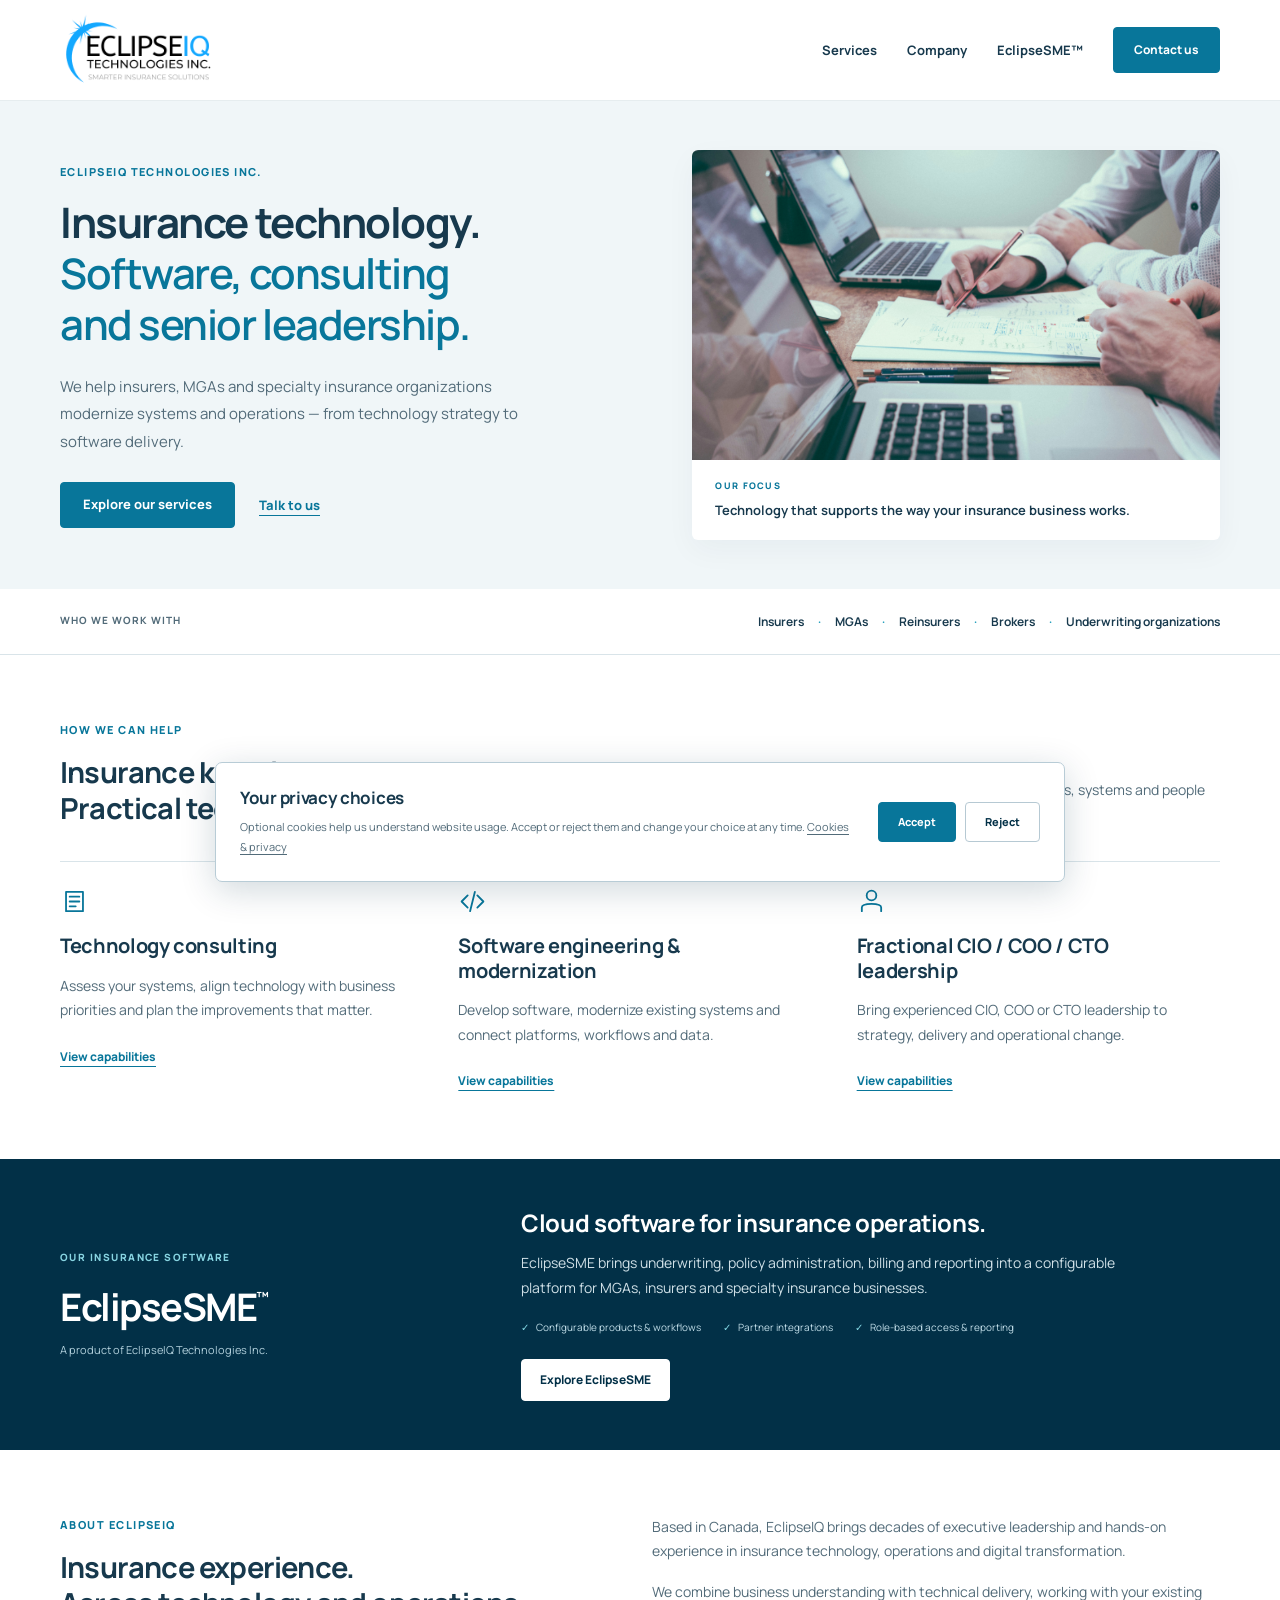
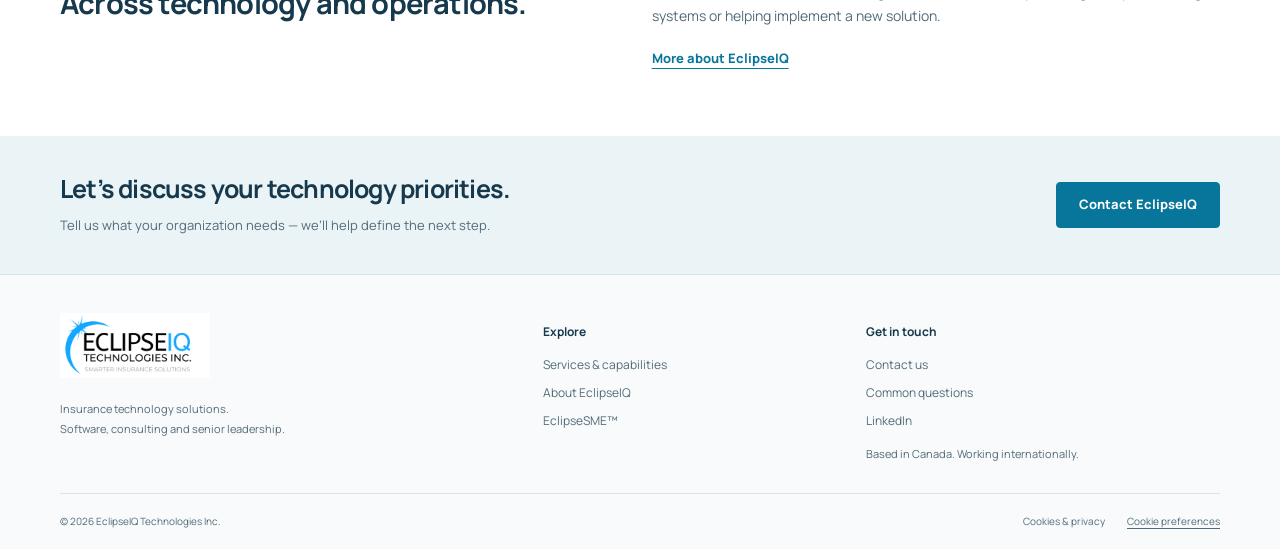
==== commit 1fe78312: "Simplify EclipseIQ corporate website around software consulting and leadership" ====
--- a/index.html
+++ b/index.html
@@ -1,7 +1,9 @@
 <!doctype html>
-<html lang="en-CA"><head><meta charset="utf-8"><meta name="viewport" content="width=device-width,initial-scale=1"><title>Insurance technology consulting &amp; software | EclipseIQ Technologies Inc.</title><meta name="description" content="EclipseIQ Technologies Inc. helps insurers, MGAs, reinsurers and brokers modernize technology and operations through consulting, fractional leadership and software."><meta name="theme-color" content="#071f2c"><meta name="referrer" content="strict-origin-when-cross-origin"><link rel="canonical" href="https://eclipseiq.ca/"><meta property="og:type" content="website"><meta property="og:locale" content="en_CA"><meta property="og:site_name" content="EclipseIQ Technologies Inc."><meta property="og:title" content="Insurance technology consulting &amp; software"><meta property="og:description" content="EclipseIQ Technologies Inc. helps insurers, MGAs, reinsurers and brokers modernize technology and operations through consulting, fractional leadership and software."><meta property="og:url" content="https://eclipseiq.ca/"><meta property="og:image" content="https://eclipseiq.ca/assets/social.png"><meta property="og:image:alt" content="EclipseIQ — Insurance, connected."><meta name="twitter:card" content="summary_large_image"><link rel="icon" href="./assets/eclipseiq-logo-original.png" type="image/png"><link rel="preload" href="./assets/fonts/manrope.woff2" as="font" type="font/woff2" crossorigin><link rel="stylesheet" href="./assets/styles.css"><script src="./assets/config.js" defer></script><script src="./assets/site.js" defer></script><script src="./assets/consent.js" defer></script><script type="application/ld+json">{"@context": "https://schema.org", "@type": "Organization", "name": "EclipseIQ Technologies Inc.", "url": "https://eclipseiq.ca/", "logo": "https://eclipseiq.ca/assets/eclipseiq-logo-original.png", "description": "EclipseIQ Technologies Inc. helps insurers, MGAs, reinsurers and brokers modernize technology and operations through consulting, fractional leadership and software.", "sameAs": ["https://www.linkedin.com/company/eclipseiq"]}</script></head>
-<body class="page-home"><a class="skip-link" href="#main">Skip to content</a><header class="header"><div class="container header-inner"><a class="brand" href="./index.html" aria-label="EclipseIQ Technologies Inc. home"><img src="./assets/eclipseiq-logo-original.png" width="202" height="88" alt="EclipseIQ Technologies Inc. — Smarter Insurance Solutions"></a><button class="menu-toggle" aria-expanded="false" aria-controls="navigation" hidden>Menu <svg class="icon" viewBox="0 0 24 24" fill="none" stroke="currentColor" stroke-width="1.4" stroke-linecap="round" stroke-linejoin="round" aria-hidden="true"><path d="M3 6h18M3 12h18M3 18h18"/></svg></button><nav id="navigation" aria-label="Main navigation"><a href="./services/index.html">Expertise</a><a href="./about/index.html">Company</a><a href="./index.html#eclipsesme">EclipseSME™</a><a href="./faq/index.html">FAQ</a><a class="nav-contact" href="./contact/index.html"><span>Contact</span><svg class="icon" viewBox="0 0 24 24" fill="none" stroke="currentColor" stroke-width="1.4" stroke-linecap="round" stroke-linejoin="round" aria-hidden="true"><path d="M5 19 19 5M5 5h14v14"/></svg></a></nav></div></header><main id="main"><section class="masthead"><div class="container"><div class="masthead-top"><p class="eyebrow">EclipseIQ / Insurance technology</p><span class="masthead-descriptor">Perspective → Implementation</span></div><div class="masthead-composition"><h1>Insurance,<br><span>connected.</span></h1><div class="masthead-copy"><p class="masthead-statement">Technology decisions should work for the whole business.</p><p>Strategy, operational leadership and software engineering for insurers, MGAs, reinsurers and brokers.</p><a class="button button-light" href="#offerings-section"><span>Explore our expertise</span><svg class="icon" viewBox="0 0 24 24" fill="none" stroke="currentColor" stroke-width="1.4" stroke-linecap="round" stroke-linejoin="round" aria-hidden="true"><path d="M5 19 19 5M5 5h14v14"/></svg></a></div></div><div class="masthead-foot"><span>Consulting. Leadership. Software.</span><a href="#perspective">Discover the EclipseIQ perspective <span aria-hidden="true">↓</span></a></div></div></section>
-<section class="thesis-section" id="perspective"><div class="container thesis-grid"><p class="eyebrow">01 / The company</p><div><h2>A technology partner<br>that understands<br><span>the insurance business.</span></h2><div class="thesis-copy"><p>Insurance runs on connected decisions: underwriting, policy operations, data, people and systems. We work across those connections.</p><p>EclipseIQ Technologies combines executive leadership and hands-on insurance technology experience. From Canada to international organizations, we help turn business priorities into practical change.</p><a class="text-link" href="./about/index.html"><span>Get to know EclipseIQ</span><svg class="icon" viewBox="0 0 24 24" fill="none" stroke="currentColor" stroke-width="1.4" stroke-linecap="round" stroke-linejoin="round" aria-hidden="true"><path d="M5 19 19 5M5 5h14v14"/></svg></a></div></div></div></section><section class="explorer-section" id="offerings-section"><div id="capabilities" class="anchor-target"></div><div class="container"><div class="section-intro"><p class="eyebrow">02 / From priorities to progress</p><h2>What needs<br>to move next?</h2></div><div class="explorer" data-explorer><div class="explorer-selector"><p class="selector-label">Choose a starting point</p><div class="pathway-tabs" role="tablist" aria-label="Your insurance technology priorities" aria-orientation="vertical" hidden><button id="tab-modernize" type="button" role="tab" aria-controls="panel-modernize" aria-selected="true" tabindex="0" data-pathway="modernize"><span class="tab-number">01</span><span>Modernize the core.</span><svg class="icon" viewBox="0 0 24 24" fill="none" stroke="currentColor" stroke-width="1.4" stroke-linecap="round" stroke-linejoin="round" aria-hidden="true"><path d="M4 12h16m-6-6 6 6-6 6"/></svg></button><button id="tab-lead" type="button" role="tab" aria-controls="panel-lead" aria-selected="false" tabindex="-1" data-pathway="lead"><span class="tab-number">02</span><span>Lead the next phase.</span><svg class="icon" viewBox="0 0 24 24" fill="none" stroke="currentColor" stroke-width="1.4" stroke-linecap="round" stroke-linejoin="round" aria-hidden="true"><path d="M4 12h16m-6-6 6 6-6 6"/></svg></button><button id="tab-engineer" type="button" role="tab" aria-controls="panel-engineer" aria-selected="false" tabindex="-1" data-pathway="engineer"><span class="tab-number">03</span><span>Build what fits.</span><svg class="icon" viewBox="0 0 24 24" fill="none" stroke="currentColor" stroke-width="1.4" stroke-linecap="round" stroke-linejoin="round" aria-hidden="true"><path d="M4 12h16m-6-6 6 6-6 6"/></svg></button></div><p class="explorer-note">A focused engagement or a wider transformation. Start with what your organization needs.</p></div><div class="explorer-panels"><section class="pathway-panel" id="panel-modernize" aria-labelledby="heading-modernize" data-pathway-panel="modernize"><div class="panel-heading"><span class="panel-index">01</span><div><p class="eyebrow" id="heading-modernize">Modernize the core.</p><h3>Connect the systems.<br>Improve the operation.</h3></div></div><p class="panel-copy">Legacy technology, disconnected information and manual work rarely exist in isolation. Bring architecture, data and operational workflows into one practical modernization plan.</p><ol class="pathway-sequence" aria-label="Approach"><li><span>01</span>Understand the landscape</li><li><span>02</span>Connect systems & data</li><li><span>03</span>Improve operational workflows</li></ol><nav class="related-services" aria-label="Related services"><a class="text-link" href="./services/index.html#transformation"><span>Digital transformation & integration</span><svg class="icon" viewBox="0 0 24 24" fill="none" stroke="currentColor" stroke-width="1.4" stroke-linecap="round" stroke-linejoin="round" aria-hidden="true"><path d="M5 19 19 5M5 5h14v14"/></svg></a><a class="text-link" href="./services/index.html#assessment"><span>Eclipse Totality Assessment™</span><svg class="icon" viewBox="0 0 24 24" fill="none" stroke="currentColor" stroke-width="1.4" stroke-linecap="round" stroke-linejoin="round" aria-hidden="true"><path d="M5 19 19 5M5 5h14v14"/></svg></a><a class="text-link" href="./services/index.html#audit"><span>Audit readiness</span><svg class="icon" viewBox="0 0 24 24" fill="none" stroke="currentColor" stroke-width="1.4" stroke-linecap="round" stroke-linejoin="round" aria-hidden="true"><path d="M5 19 19 5M5 5h14v14"/></svg></a><a class="text-link" href="./services/index.html#security"><span>Security review</span><svg class="icon" viewBox="0 0 24 24" fill="none" stroke="currentColor" stroke-width="1.4" stroke-linecap="round" stroke-linejoin="round" aria-hidden="true"><path d="M5 19 19 5M5 5h14v14"/></svg></a></nav></section><section class="pathway-panel" id="panel-lead" aria-labelledby="heading-lead" data-pathway-panel="lead"><div class="panel-heading"><span class="panel-index">02</span><div><p class="eyebrow" id="heading-lead">Lead the next phase.</p><h3>Senior perspective.<br>Practical involvement.</h3></div></div><p class="panel-copy">Bring insurance and technology leadership into the decisions that matter. Align strategy, guide delivery and support the people who will make change work.</p><ol class="pathway-sequence" aria-label="Approach"><li><span>01</span>Set direction</li><li><span>02</span>Guide the change</li><li><span>03</span>Support the team</li></ol><nav class="related-services" aria-label="Related services"><a class="text-link" href="./services/index.html#leadership"><span>Fractional CIO / COO / CTO leadership</span><svg class="icon" viewBox="0 0 24 24" fill="none" stroke="currentColor" stroke-width="1.4" stroke-linecap="round" stroke-linejoin="round" aria-hidden="true"><path d="M5 19 19 5M5 5h14v14"/></svg></a><a class="text-link" href="./services/index.html#coaching"><span>Team development & coaching</span><svg class="icon" viewBox="0 0 24 24" fill="none" stroke="currentColor" stroke-width="1.4" stroke-linecap="round" stroke-linejoin="round" aria-hidden="true"><path d="M5 19 19 5M5 5h14v14"/></svg></a><a class="text-link" href="./services/index.html#consulting"><span>Strategic consulting</span><svg class="icon" viewBox="0 0 24 24" fill="none" stroke="currentColor" stroke-width="1.4" stroke-linecap="round" stroke-linejoin="round" aria-hidden="true"><path d="M5 19 19 5M5 5h14v14"/></svg></a></nav></section><section class="pathway-panel" id="panel-engineer" aria-labelledby="heading-engineer" data-pathway-panel="engineer"><div class="panel-heading"><span class="panel-index">03</span><div><p class="eyebrow" id="heading-engineer">Build what fits.</p><h3>Industry understanding.<br>Engineering depth.</h3></div></div><p class="panel-copy">Turn specialized insurance requirements into software and connected systems. Work with existing platforms, custom integrations or EclipseSME—our own insurance platform.</p><ol class="pathway-sequence" aria-label="Approach"><li><span>01</span>Understand requirements</li><li><span>02</span>Design & integrate</li><li><span>03</span>Implement with purpose</li></ol><nav class="related-services" aria-label="Related services"><a class="text-link" href="./services/index.html#software"><span>Insurance software as a service</span><svg class="icon" viewBox="0 0 24 24" fill="none" stroke="currentColor" stroke-width="1.4" stroke-linecap="round" stroke-linejoin="round" aria-hidden="true"><path d="M5 19 19 5M5 5h14v14"/></svg></a><a class="text-link" href="./services/index.html#transformation"><span>Digital transformation & integration</span><svg class="icon" viewBox="0 0 24 24" fill="none" stroke="currentColor" stroke-width="1.4" stroke-linecap="round" stroke-linejoin="round" aria-hidden="true"><path d="M5 19 19 5M5 5h14v14"/></svg></a></nav></section></div></div><div class="capability-index"><p class="eyebrow">The full capability index</p><nav aria-label="All services"><a href="./services/index.html#software">Insurance software as a service</a><a href="./services/index.html#consulting">Strategic consulting</a><a href="./services/index.html#transformation">Digital transformation & integration</a><a href="./services/index.html#coaching">Team development & coaching</a><a href="./services/index.html#leadership">Fractional CIO / COO / CTO leadership</a><a href="./services/index.html#assessment">Eclipse Totality Assessment™</a><a href="./services/index.html#audit">Audit readiness</a><a href="./services/index.html#security">Security review</a></nav></div></div></section>
-<section class="software-feature" id="eclipsesme"><div class="container"><div class="software-topline"><p class="eyebrow">03 / Software, by EclipseIQ</p><span>OUR INSURANCE PLATFORM</span></div><div class="software-heading"><h2>EclipseSME<span>™</span></h2><p>Insurance knowledge,<br>working in software.</p></div><div class="software-content"><p>Developed by EclipseIQ, EclipseSME supports specialty insurers, MGAs and program administrators with configurable underwriting, policy administration and operational workflows.</p><div><p>Our corporate expertise extends beyond a single platform. EclipseSME is one way we put that expertise into practice.</p><a class="button" href="https://eclipsesme.com/" target="_blank" rel="noopener noreferrer"><span>Explore EclipseSME</span><span class="sr-only"> (opens in a new tab)</span><svg class="icon" viewBox="0 0 24 24" fill="none" stroke="currentColor" stroke-width="1.4" stroke-linecap="round" stroke-linejoin="round" aria-hidden="true"><path d="M5 19 19 5M5 5h14v14"/></svg></a><a class="text-link" href="./contact/index.html?interest=demo"><span>Arrange a demonstration</span><svg class="icon" viewBox="0 0 24 24" fill="none" stroke="currentColor" stroke-width="1.4" stroke-linecap="round" stroke-linejoin="round" aria-hidden="true"><path d="M5 19 19 5M5 5h14v14"/></svg></a></div></div><ol class="policy-lifecycle" aria-label="EclipseSME policy lifecycle capabilities"><li><span>01</span>Quote & underwrite</li><li><span>02</span>Issue & administer</li><li><span>03</span>Endorse & renew</li><li><span>04</span>Connect & report</li></ol></div></section></main>
-<footer class="footer"><div class="container"><div class="footer-invitation"><p class="eyebrow">A conversation is a good place to start.</p><a class="invitation-link" href="./contact/index.html"><span>Let’s put the<br>pieces together.</span><svg class="icon" viewBox="0 0 24 24" fill="none" stroke="currentColor" stroke-width="1.4" stroke-linecap="round" stroke-linejoin="round" aria-hidden="true"><path d="M5 19 19 5M5 5h14v14"/></svg></a></div><div class="footer-content"><div><a class="brand" href="./index.html"><img src="./assets/eclipseiq-logo-original.png" width="202" height="88" alt="EclipseIQ Technologies Inc. — Smarter Insurance Solutions"></a><p>Insurance technology.<br>Business perspective. Practical delivery.</p></div><div class="footer-nav"><p class="eyebrow">Explore</p><a href="./services/index.html">Services & capabilities</a><a href="./about/index.html">About EclipseIQ</a><a href="./index.html#eclipsesme">EclipseSME™</a><a href="./faq/index.html">Frequently asked questions</a></div><div class="footer-location"><p class="eyebrow">Canadian expertise.<br>International perspective.</p><p>Insurers. MGAs. Reinsurers.<br>Brokers. Specialty insurance.</p><a class="footer-social" href="https://www.linkedin.com/company/eclipseiq" target="_blank" rel="noopener noreferrer"><span>LinkedIn</span><span class="sr-only"> (opens in a new tab)</span><svg class="icon" viewBox="0 0 24 24" fill="none" stroke="currentColor" stroke-width="1.4" stroke-linecap="round" stroke-linejoin="round" aria-hidden="true"><path d="M5 19 19 5M5 5h14v14"/></svg></a></div></div><div class="footer-bottom"><p>© 2026 EclipseIQ Technologies Inc.</p><div><a href="./privacy-policy/index.html">Cookies & privacy</a><button class="cookie-preferences" hidden>Cookie preferences</button></div></div></div></footer>
-<section id="cookie-banner" class="cookie-banner" aria-labelledby="cookie-title" hidden><div><h2 id="cookie-title">Your privacy, your choice.</h2><p>Optional cookies help us understand website usage. Accept or reject them and change your choice at any time. <a href="./privacy-policy/index.html">Cookies & privacy</a></p></div><div class="cookie-actions"><button class="button button-small" data-cookie-choice="accepted">Accept</button><button class="button button-outline button-small" data-cookie-choice="rejected">Reject</button></div></section></body></html>+<html lang="en-CA"><head><meta charset="utf-8"><meta name="viewport" content="width=device-width,initial-scale=1"><title>Insurance technology solutions | EclipseIQ Technologies Inc.</title><meta name="description" content="EclipseIQ Technologies Inc. combines insurance software, technology consulting, software engineering and fractional CIO / COO / CTO leadership."><meta name="theme-color" content="#023047"><meta name="referrer" content="strict-origin-when-cross-origin"><link rel="canonical" href="https://eclipseiq.ca/"><meta property="og:type" content="website"><meta property="og:locale" content="en_CA"><meta property="og:site_name" content="EclipseIQ Technologies Inc."><meta property="og:title" content="Insurance technology solutions"><meta property="og:description" content="EclipseIQ Technologies Inc. combines insurance software, technology consulting, software engineering and fractional CIO / COO / CTO leadership."><meta property="og:url" content="https://eclipseiq.ca/"><meta property="og:image" content="https://eclipseiq.ca/assets/social.png"><meta property="og:image:alt" content="EclipseIQ — Insurance technology solutions. Software, consulting and senior leadership."><meta name="twitter:card" content="summary_large_image"><link rel="icon" href="./assets/eclipseiq-logo-original.png" type="image/png"><link rel="preload" href="./assets/fonts/manrope.woff2" as="font" type="font/woff2" crossorigin><link rel="stylesheet" href="./assets/styles.css"><script src="./assets/config.js" defer></script><script src="./assets/site.js" defer></script><script src="./assets/consent.js" defer></script><script type="application/ld+json">{"@context": "https://schema.org", "@type": "Organization", "name": "EclipseIQ Technologies Inc.", "url": "https://eclipseiq.ca/", "logo": "https://eclipseiq.ca/assets/eclipseiq-logo-original.png", "description": "EclipseIQ Technologies Inc. combines insurance software, technology consulting, software engineering and fractional CIO / COO / CTO leadership.", "sameAs": ["https://www.linkedin.com/company/eclipseiq"]}</script></head>
+<body class="page-home"><a class="skip-link" href="#main">Skip to content</a><header class="header"><div class="container header-inner"><a class="brand" href="./index.html" aria-label="EclipseIQ Technologies Inc. home"><img src="./assets/eclipseiq-logo-original.png" width="202" height="88" alt="EclipseIQ Technologies Inc. — Smarter Insurance Solutions"></a><button class="menu-toggle" aria-expanded="false" aria-controls="navigation" hidden>Menu <svg class="icon" viewBox="0 0 24 24" fill="none" stroke="currentColor" stroke-width="1.5" stroke-linecap="round" stroke-linejoin="round" aria-hidden="true"><path d="M4 6h16M4 12h16M4 18h16"/></svg></button><nav id="navigation" aria-label="Main navigation"><a href="./services/index.html">Services</a><a href="./about/index.html">Company</a><a href="./index.html#eclipsesme">EclipseSME™</a><a class="button nav-contact" href="./contact/index.html">Contact us</a></nav></div></header><main id="main"><section class="home-hero"><div class="container hero-layout"><div class="hero-copy"><p class="eyebrow">EclipseIQ Technologies Inc.</p><h1>Insurance technology.<br><span>Software, consulting<br>and senior leadership.</span></h1><p>We help insurers, MGAs and specialty insurance organizations modernize systems and operations — from technology strategy to software delivery.</p><div class="actions"><a class="button" href="./services/index.html">Explore our services</a><a class="text-link" href="./contact/index.html">Talk to us</a></div></div><figure class="hero-photo"><img src="./assets/insurance-planning.png" width="800" height="534" alt="Laptops and documents in a collaborative planning session" fetchpriority="high"><figcaption><span>Our focus</span>Technology that supports the way your insurance business works.</figcaption></figure></div></section>
+<section class="audience"><div class="container"><span>Who we work with</span><p>Insurers <i>·</i> MGAs <i>·</i> Reinsurers <i>·</i> Brokers <i>·</i> Underwriting organizations</p></div></section>
+<section class="section" id="offerings-section"><div id="capabilities"></div><div class="container"><div class="section-heading"><div><p class="eyebrow">How we can help</p><h2>Insurance knowledge.<br>Practical technology expertise.</h2></div><p>Support for the decisions, systems and people behind your operations.</p></div><div class="service-overview"><article><svg class="icon" viewBox="0 0 24 24" fill="none" stroke="currentColor" stroke-width="1.5" stroke-linecap="round" stroke-linejoin="round" aria-hidden="true"><path d="M5 4h14v16H5zM8 8h8M8 12h8M8 16h5"/></svg><h3>Technology consulting</h3><p>Assess your systems, align technology with business priorities and plan the improvements that matter.</p><a class="text-link" href="./services/index.html#consulting">View capabilities</a></article><article><svg class="icon" viewBox="0 0 24 24" fill="none" stroke="currentColor" stroke-width="1.5" stroke-linecap="round" stroke-linejoin="round" aria-hidden="true"><path d="m8 7-5 5 5 5M16 7l5 5-5 5M14 4l-4 16"/></svg><h3>Software engineering & modernization</h3><p>Develop software, modernize existing systems and connect platforms, workflows and data.</p><a class="text-link" href="./services/index.html#transformation">View capabilities</a></article><article><svg class="icon" viewBox="0 0 24 24" fill="none" stroke="currentColor" stroke-width="1.5" stroke-linecap="round" stroke-linejoin="round" aria-hidden="true"><path d="M4 20v-3c0-4 16-4 16 0v3M12 11a4 4 0 1 0 0-8 4 4 0 0 0 0 8"/></svg><h3>Fractional CIO / COO / CTO leadership</h3><p>Bring experienced CIO, COO or CTO leadership to strategy, delivery and operational change.</p><a class="text-link" href="./services/index.html#leadership">View capabilities</a></article></div></div></section>
+<section class="product-section" id="eclipsesme"><div class="container product-layout"><div><p class="eyebrow">Our insurance software</p><h2>EclipseSME<span>™</span></h2><p class="product-subtitle">A product of EclipseIQ Technologies Inc.</p></div><div class="product-copy"><h3>Cloud software for insurance operations.</h3><p>EclipseSME brings underwriting, policy administration, billing and reporting into a configurable platform for MGAs, insurers and specialty insurance businesses.</p><div class="product-features"><span>Configurable products & workflows</span><span>Partner integrations</span><span>Role-based access & reporting</span></div><a class="button button-light" href="https://eclipsesme.com/" target="_blank" rel="noopener noreferrer">Explore EclipseSME<span class="sr-only"> (opens in a new tab)</span></a></div></div></section>
+<section class="section" id="company"><div class="container company-summary"><div><p class="eyebrow">About EclipseIQ</p><h2>Insurance experience.<br>Across technology and operations.</h2></div><div><p>Based in Canada, EclipseIQ brings decades of executive leadership and hands-on experience in insurance technology, operations and digital transformation.</p><p>We combine business understanding with technical delivery, working with your existing systems or helping implement a new solution.</p><a class="text-link" href="./about/index.html">More about EclipseIQ</a></div></div></section><section class="contact-strip"><div class="container"><div><h2>Let’s discuss your technology priorities.</h2><p>Tell us what your organization needs — we’ll help define the next step.</p></div><a class="button" href="./contact/index.html">Contact EclipseIQ</a></div></section></main>
+<footer class="footer"><div class="container footer-content"><div class="footer-brand"><a class="brand" href="./index.html"><img src="./assets/eclipseiq-logo-original.png" width="202" height="88" alt="EclipseIQ Technologies Inc. — Smarter Insurance Solutions"></a><p>Insurance technology solutions.<br>Software, consulting and senior leadership.</p></div><div><h2>Explore</h2><a href="./services/index.html">Services & capabilities</a><a href="./about/index.html">About EclipseIQ</a><a href="./index.html#eclipsesme">EclipseSME™</a></div><div><h2>Get in touch</h2><a href="./contact/index.html">Contact us</a><a href="./faq/index.html">Common questions</a><a class="footer-social" href="https://www.linkedin.com/company/eclipseiq" target="_blank" rel="noopener noreferrer">LinkedIn<span class="sr-only"> (opens in a new tab)</span></a><p>Based in Canada. Working internationally.</p></div></div><div class="container footer-bottom"><p>© 2026 EclipseIQ Technologies Inc.</p><div><a href="./privacy-policy/index.html">Cookies & privacy</a><button class="cookie-preferences" hidden>Cookie preferences</button></div></div></footer>
+<section id="cookie-banner" class="cookie-banner" aria-labelledby="cookie-title" hidden><div><h2 id="cookie-title">Your privacy choices</h2><p>Optional cookies help us understand website usage. Accept or reject them and change your choice at any time. <a href="./privacy-policy/index.html">Cookies & privacy</a></p></div><div class="cookie-actions"><button class="button button-small" data-cookie-choice="accepted">Accept</button><button class="button button-outline button-small" data-cookie-choice="rejected">Reject</button></div></section></body></html>
--- a/assets/styles.css
+++ b/assets/styles.css
@@ -1,12 +1,16 @@
-@font-face{font-family:Manrope;src:url('fonts/manrope.woff2') format('woff2');font-weight:200 800;font-style:normal;font-display:swap}
-:root{--ink:#071f2c;--navy:#023047;--blue:#13a8ff;--teal:#219ebc;--paper:#f3f2ee;--white:#fff;--muted:#54646b;--steel:#a5b7c0;--line:#cdd4d4;--darkline:#344954;--font:Manrope,'Segoe UI',Arial,sans-serif}*{box-sizing:border-box}html{scroll-behavior:smooth;scroll-padding-top:28px}body{margin:0;background:var(--paper);color:var(--ink);font:400 16px/1.75 var(--font);-webkit-font-smoothing:antialiased}h1,h2,h3,h4,p,figure{margin:0}h1,h2,h3,h4{font-family:var(--font);font-weight:450;line-height:1.08;letter-spacing:-.055em}h1{font-size:clamp(56px,7vw,100px)}h2{font-size:clamp(36px,4.4vw,62px)}h3{font-size:28px}p{margin-bottom:24px}a{color:inherit;text-underline-offset:5px}button,input,select,textarea{font:inherit}button,a,summary{touch-action:manipulation}button{cursor:pointer}button:disabled{cursor:not-allowed}a:focus-visible,button:focus-visible,summary:focus-visible{outline:2px solid #087aac;outline-offset:6px}input:focus-visible,select:focus-visible,textarea:focus-visible{outline:2px solid #087aac;outline-offset:3px}[hidden]{display:none!important}::selection{background:#afe0fb;color:var(--ink)}.container{width:100%;max-width:1440px;margin:auto;padding-inline:64px}.eyebrow{font-size:10px;font-weight:650;line-height:1.6;letter-spacing:.13em;text-transform:uppercase;color:#435f6c;margin-bottom:25px}.icon{width:23px;height:23px;display:inline-block;vertical-align:middle;flex-shrink:0}.button,.text-link,.nav-contact,.footer-social{display:inline-flex;align-items:center;justify-content:space-between;gap:30px;text-decoration:none;font-size:13px;font-weight:600;line-height:1.6}.button{padding:17px 22px;background:var(--ink);color:white;border:1px solid var(--ink);border-radius:0;transition:background .16s,color .16s}.button>.icon{width:18px;height:18px}.button:hover{background:#11536d;border-color:#11536d}.button-light{background:white;color:var(--ink);border-color:white}.button-light:hover{background:#bfe7fb;border-color:#bfe7fb;color:var(--ink)}.button-outline{background:transparent;color:var(--ink);border-color:#9db0b7}.button-outline:hover{background:var(--paper);color:var(--ink);border-color:var(--ink)}.button:disabled{opacity:.5}.text-link{padding-block:6px;border-bottom:1px solid #8a9ea8;font-size:13px;font-weight:600;align-self:flex-start}.text-link .icon{width:17px;height:17px}.text-link:hover{color:#076b97;border-color:#076b97}.skip-link{position:fixed;left:20px;top:-100px;z-index:100;background:white;color:var(--ink);padding:13px 20px}.skip-link:focus{top:12px}.sr-only{position:absolute;width:1px;height:1px;padding:0;margin:-1px;overflow:hidden;clip:rect(0,0,0,0);white-space:nowrap;border:0}
-.header{background:var(--ink);color:white;position:relative;z-index:20}.header-inner{display:flex;justify-content:space-between;align-items:center;min-height:114px;gap:40px;border-bottom:1px solid var(--darkline)}.brand{display:block;width:max-content;max-width:100%;padding:7px 10px;line-height:0;background:white;flex-shrink:0}.brand img{display:block;width:166px;height:auto;max-width:100%;object-fit:contain}.header nav{display:flex;align-items:center;gap:38px}.header nav>a{font-size:12px;text-decoration:none;line-height:1.6;padding-block:14px;color:#d8e1e6}.header nav>a:hover,.header nav>a[aria-current]{color:#7ed1ff}.header nav>a[aria-current]{text-decoration:underline;text-underline-offset:8px}.header nav .nav-contact{border:1px solid #718892;padding:11px 17px;gap:35px;color:white;margin-left:15px;font-size:12px}.nav-contact .icon{width:16px;height:16px}.header nav .nav-contact:hover{background:white;color:var(--ink);border-color:white}.menu-toggle{display:none;align-items:center;gap:16px;border:1px solid #708995;background:none;color:white;padding:10px 13px;font-size:12px}.menu-toggle .icon{width:19px;height:19px}
-.masthead{background:var(--ink);color:#f5f8fa}.masthead-top{display:flex;justify-content:space-between;align-items:flex-start;padding-top:45px}.masthead .eyebrow{color:#90aebd;margin-bottom:0}.masthead-descriptor{font-size:10px;color:#90aebd;letter-spacing:.07em}.masthead-composition{display:grid;grid-template-columns:1.65fr 1fr;gap:80px;align-items:end;padding-block:52px 66px}.masthead h1{font-size:clamp(80px,9.6vw,139px);font-weight:450;line-height:.98;letter-spacing:-.075em}.masthead h1>span{color:var(--blue)}.masthead-copy{padding-bottom:4px;max-width:360px}.masthead-statement{font-size:23px!important;line-height:1.5!important;color:#f1f6f8!important;letter-spacing:-.03em}.masthead-copy>p{font-size:14px;line-height:1.85;color:#b1c5d0;margin-bottom:27px}.masthead-copy>.button{margin-top:7px}.masthead-foot{border-top:1px solid var(--darkline);display:flex;justify-content:space-between;gap:30px;padding-block:23px;font-size:10px;color:#b1c5d0}.masthead-foot>span{letter-spacing:.05em}.masthead-foot a{text-decoration:none;display:flex;gap:45px;align-items:center;font-size:10px}.masthead-foot a:hover{color:white}.masthead-foot a>span{font-size:17px}.thesis-section{padding-block:118px 112px;background:var(--paper)}.thesis-grid{display:grid;grid-template-columns:1fr 3.05fr;gap:60px}.thesis-grid>.eyebrow{padding-top:11px}.thesis-grid h2{font-size:clamp(38px,4.3vw,62px);line-height:1.14;letter-spacing:-.05em}.thesis-grid h2>span{color:#497484}.thesis-copy{display:grid;grid-template-columns:1fr 1fr;gap:20px 45px;margin-top:44px;max-width:900px}.thesis-copy>p{color:var(--muted);font-size:14px;line-height:1.9;margin:0}.thesis-copy .text-link{grid-column:1/-1;justify-self:start;margin-top:4px}.explorer-section{background:white;padding-block:100px 55px}.section-intro{display:flex;justify-content:space-between;align-items:flex-start;gap:40px;margin-bottom:65px}.section-intro>.eyebrow{padding-top:8px}.section-intro h2{font-size:70px;line-height:1.05;letter-spacing:-.065em;width:66%}.explorer{display:grid;grid-template-columns:1fr 1.65fr;gap:100px}.selector-label{font-size:11px;color:#5a707a;margin-bottom:25px}.pathway-tabs{border-top:1px solid var(--line)}.pathway-tabs>button{display:flex;align-items:center;gap:20px;justify-content:space-between;padding:25px 0;width:100%;text-align:left;background:none;border:0;border-bottom:1px solid var(--line);color:#4b606a;font-size:19px;line-height:1.4;font-weight:500;letter-spacing:-.03em}.pathway-tabs>button>span:nth-child(2){flex:1}.pathway-tabs>button .icon{width:18px;height:18px}.tab-number{font-size:10px;color:#637d8a;letter-spacing:.05em}.pathway-tabs>button[aria-selected=true]{color:var(--ink);font-weight:650;border-bottom:2px solid var(--teal)}.pathway-tabs>button[aria-selected=true] .icon{color:#087cac}.pathway-tabs>button:hover{color:#087cac}.explorer-note{margin-top:28px;font-size:12px;color:#627681;line-height:1.85;max-width:310px}.pathway-panel{padding-bottom:50px;min-width:0}.js .pathway-panel{padding-bottom:0}.panel-heading{display:flex;gap:22px;align-items:flex-start}.panel-index{font-size:10px;color:#0876a4;border:1px solid #aac7d4;width:30px;height:30px;display:flex;justify-content:center;align-items:center;flex-shrink:0;margin-top:3px}.panel-heading .eyebrow{margin-bottom:16px;color:#0876a4;font-size:9px}.panel-heading h3{font-size:42px;line-height:1.12;letter-spacing:-.045em}.panel-copy{font-size:14px;color:var(--muted);line-height:1.85;margin-block:26px;max-width:600px}.pathway-sequence{list-style:none;padding:21px 0 0;margin:30px 0 24px;border-top:1px solid var(--line);display:grid;grid-template-columns:repeat(3,1fr);gap:25px}.pathway-sequence li{font-size:11px;color:#3c5765;line-height:1.7;position:relative}.pathway-sequence li>span{display:block;font-size:9px;color:#0876a4;margin-bottom:12px}.pathway-sequence li:not(:last-child):after{content:'→';position:absolute;right:-13px;top:-7px;color:#93aebc;font-size:15px}.related-services{display:flex;flex-direction:column;align-items:flex-start;gap:8px;margin-top:25px}.related-services .text-link{font-size:12px;font-weight:500;border-color:#c2d0d6;gap:22px}.related-services .icon{width:13px;height:13px}.capability-index{margin-top:75px;padding-top:30px;border-top:1px solid var(--line);display:grid;grid-template-columns:1fr 3fr;gap:60px}.capability-index .eyebrow{font-size:9px}.capability-index nav{display:grid;grid-template-columns:1fr 1fr;gap:15px 35px}.capability-index a{font-size:11px;color:#425d6b;text-decoration:none;line-height:1.7}.capability-index a:hover{color:#0075a8;text-decoration:underline}.software-feature{background:#dceef5;padding-block:70px 54px}.software-topline{display:flex;justify-content:space-between;gap:30px;align-items:flex-start}.software-topline>span{font-size:9px;letter-spacing:.12em;color:#4c6f80}.software-topline .eyebrow{color:#355f73}.software-heading{display:flex;justify-content:space-between;align-items:flex-end;gap:50px;padding-block:18px 38px;border-bottom:1px solid #a9c6d3}.software-heading h2{font-size:clamp(62px,7vw,104px);font-weight:450;letter-spacing:-.07em}.software-heading h2>span{font-size:26px;vertical-align:super;letter-spacing:0;margin-left:8px}.software-heading>p{font-size:23px;line-height:1.5;letter-spacing:-.035em;margin-bottom:4px;max-width:330px}.software-content{display:grid;grid-template-columns:1fr 1fr;gap:120px;margin-block:35px 45px}.software-content>p{font-size:18px;line-height:1.8;letter-spacing:-.015em;max-width:550px}.software-content>div>p{font-size:13px;color:#446675;line-height:1.85;max-width:420px}.software-content>div{display:flex;flex-direction:column;align-items:flex-start}.software-content .text-link{margin-top:17px;font-size:11px}.software-content .button{font-size:12px}.policy-lifecycle{display:grid;grid-template-columns:repeat(4,1fr);gap:25px;list-style:none;padding:26px 0 0;margin:0;border-top:1px solid #a9c6d3}.policy-lifecycle li{font-size:12px;letter-spacing:-.02em;line-height:1.6}.policy-lifecycle li>span{font-size:9px;color:#426f83;margin-right:15px}.footer{padding-top:85px;background:var(--ink);color:white}.footer-invitation{padding-bottom:70px;border-bottom:1px solid var(--darkline)}.footer-invitation>.eyebrow{color:#a2bcc9;font-size:10px}.invitation-link{display:flex;align-items:flex-end;justify-content:space-between;gap:50px;text-decoration:none;font-size:clamp(48px,6.4vw,92px);font-weight:400;line-height:1.06;letter-spacing:-.065em}.invitation-link>.icon{width:75px;height:75px;stroke-width:1;color:var(--blue);margin-bottom:7px;transition:transform .18s}.invitation-link:hover>.icon{transform:translate(5px,-5px)}.footer-content{display:grid;grid-template-columns:1.2fr 1fr 1fr;gap:60px;padding-block:55px}.footer-content>div:first-child>p{font-size:11px;color:#a8bfcb;line-height:1.9;margin-top:23px;margin-bottom:0}.footer-content .eyebrow{font-size:9px;color:#9cb8c7;margin-bottom:20px}.footer-nav{display:flex;flex-direction:column;align-items:flex-start;gap:9px}.footer-nav .eyebrow{margin-bottom:10px}.footer-nav a{font-size:11px;color:#d2e0e7;text-decoration:none}.footer-nav a:hover{text-decoration:underline;color:white}.footer-location p:not(.eyebrow){font-size:12px;color:#d2e0e7;line-height:1.85}.footer-social{font-size:10px;font-weight:400;gap:20px;color:#a8bfcb}.footer-social .icon{width:13px;height:13px}.footer-bottom{border-top:1px solid var(--darkline);display:flex;justify-content:space-between;gap:30px;padding-block:25px;color:#a8bfcb;font-size:9px}.footer-bottom p{margin:0}.footer-bottom>div{display:flex;gap:27px}.cookie-preferences{border:0;background:none;color:inherit;font:inherit;padding:0;text-decoration:underline;text-underline-offset:4px}.cookie-banner{position:fixed;bottom:20px;right:20px;left:20px;max-width:830px;margin-left:auto;z-index:50;background:white;color:var(--ink);border:1px solid #91aebc;box-shadow:0 7px 35px #001c3320;display:flex;align-items:center;gap:25px;padding:20px 23px}.cookie-banner h2{font-size:16px;font-weight:600;letter-spacing:-.025em;line-height:1.4;margin-bottom:6px}.cookie-banner p{font-size:11px;line-height:1.7;color:var(--muted);margin:0}.cookie-actions{display:flex;gap:8px;flex-shrink:0}.button-small{padding:10px 18px;font-size:11px}
-.expertise-masthead{padding-block:70px 60px}.expertise-masthead h1{font-size:clamp(60px,7vw,100px);max-width:1100px}.expertise-lead{display:grid;grid-template-columns:1fr 1fr;gap:80px;margin-top:40px;max-width:1050px}.expertise-lead>p:first-child{font-size:21px;letter-spacing:-.03em;line-height:1.6}.expertise-lead>p:last-child{font-size:14px;color:var(--muted);line-height:1.85;max-width:440px}.practice-document{background:white;padding-block:75px 90px}.practice-layout{display:grid;grid-template-columns:1fr 2.8fr;gap:100px}.practice-index{align-self:start;position:sticky;top:35px}.practice-index nav{display:flex;flex-direction:column;gap:18px;margin-bottom:40px}.practice-index nav a{font-size:12px;text-decoration:none;display:flex;gap:20px;align-items:center}.practice-index nav a span{font-size:9px;color:#607d8c}.practice-index nav a:hover{color:#0074a5}.practice-index .text-link{font-size:11px;gap:18px}.practice-chapter{padding-top:65px;margin-top:65px;border-top:1px solid var(--line)}.practice-chapter:first-child{margin:0;padding:0;border:0}.practice-chapter h2{font-size:48px;line-height:1.1;letter-spacing:-.05em}.chapter-intro{font-size:14px;line-height:1.9;color:var(--muted);max-width:550px;margin-block:25px 30px}.service-disclosures{border-top:1px solid var(--line)}details{border-bottom:1px solid var(--line)}summary{display:flex;align-items:center;justify-content:space-between;gap:30px;list-style:none;cursor:pointer;padding-block:27px;font-size:19px;line-height:1.5;letter-spacing:-.035em;font-weight:500}summary::-webkit-details-marker{display:none}summary>.icon{width:18px;height:18px;color:#087ca6}details[open]>summary>.icon{transform:rotate(45deg)}details>div{padding:0 40px 28px 0}details>div>p{font-size:14px;color:var(--muted);line-height:1.9;margin-bottom:20px}details>div>p:last-child{margin-bottom:0}.service-entry h3{font-size:23px;line-height:1.4;letter-spacing:-.035em;margin-bottom:18px}.service-entry ul{padding-left:19px;margin:0 0 22px;font-size:12px;color:#425e6c;line-height:2}.service-entry .text-link{font-size:11px}.engagement-note{padding-block:80px;background:#dceef5}.engagement-note>.container{display:grid;grid-template-columns:1fr 1.8fr 1.2fr;gap:50px}.engagement-note h2{font-size:39px}.engagement-note p:not(.eyebrow){font-size:13px;color:#426373;line-height:1.85;margin:0}.company-masthead{background:var(--ink);color:white;padding-block:55px 75px}.company-masthead>.container{position:relative}.company-masthead .eyebrow{color:#9db7c4;margin-bottom:45px}.company-masthead h1{font-size:clamp(62px,6.7vw,98px);max-width:930px;line-height:1.05;letter-spacing:-.06em}.company-masthead h1>span{color:#6db6d7}.company-masthead-note{position:absolute;right:64px;bottom:0;max-width:240px}.company-masthead-note>span{font-size:8px;letter-spacing:.1em;color:#94b3c3}.company-masthead-note>p{font-size:13px;color:#bbd0db;line-height:1.9;margin-top:20px;margin-bottom:0}.company-narrative{padding-block:100px}.document-grid{display:grid;grid-template-columns:1fr 1.4fr;gap:120px}.document-grid h2{font-size:46px;line-height:1.15}.prose .lead{font-size:23px;line-height:1.55;letter-spacing:-.025em;color:var(--ink);margin-bottom:30px}.prose>p{font-size:14px;color:var(--muted);line-height:1.9}.prose>p:last-child{margin:0}.leadership-section{background:#e4e9e7;padding-block:85px}.leadership-intro{display:grid;grid-template-columns:1fr 2.1fr;gap:90px}.leadership-intro h2{font-size:49px;line-height:1.12}.leadership-intro h2>span{color:#55747d}.leadership-roles{display:grid;grid-template-columns:repeat(3,1fr);gap:60px;margin-top:65px;border-top:1px solid #bdcccf;padding-top:35px}.leadership-roles h3{font-size:90px;font-weight:400;letter-spacing:-.07em;margin-bottom:24px;position:relative;display:flex;justify-content:space-between;align-items:flex-start;gap:20px}.leadership-roles h3>span{font-size:9px;color:#4c6b78;letter-spacing:.04em;margin-top:15px}.leadership-roles p{font-size:13px;color:#4b636d;line-height:1.9;margin:0}.leadership-note{max-width:640px;font-size:12px;line-height:1.9;color:#4b636d;margin:40px 0 0 auto}.expertise-register{background:white;padding-block:100px}.expertise-register dl{margin:0;border-top:1px solid var(--line)}.expertise-register dl>div{padding-block:25px;border-bottom:1px solid var(--line)}.expertise-register dt{font-size:17px;font-weight:600;letter-spacing:-.025em;margin-bottom:12px}.expertise-register dd{margin:0;font-size:13px;line-height:1.9;color:var(--muted);max-width:560px}.reference-masthead{padding-block:65px 55px}.reference-masthead h1{font-size:clamp(55px,6.8vw,95px)}.reference-section{padding-block:40px 90px}.reference-layout{display:grid;grid-template-columns:1fr 2.4fr;gap:100px}.reference-layout aside{align-self:start;position:sticky;top:35px}.reference-count{font-size:85px;font-weight:400;line-height:1;letter-spacing:-.07em;margin-bottom:35px}.reference-count>span{display:block;font-size:11px;color:#5a727f;letter-spacing:0;line-height:1.5;margin-top:13px}.faq-search{margin-bottom:30px;max-width:260px}.faq-search input{margin-bottom:10px!important;background:transparent!important;padding:11px 0!important;border-width:0 0 1px!important;min-height:42px!important;font-size:13px!important}.faq-search label{font-size:10px;color:#496676;font-weight:500}.faq-search #faq-count{font-size:10px;color:#5a727f;margin:0}.reference-layout aside>.text-link{font-size:11px;gap:20px}.faq-list{border-top:1px solid #b7c6cd}.faq-list summary{font-size:18px;padding-block:25px}.faq-list details>div{padding-bottom:28px}.faq-list details p{font-size:14px;margin:0}.faq-list #faq-empty{font-size:14px;color:var(--muted);margin-top:25px}.contact-studio{padding-block:65px 95px}.contact-title{margin-bottom:55px}.contact-title h1{font-size:clamp(70px,9vw,128px);line-height:1;letter-spacing:-.07em}.contact-layout{display:grid;grid-template-columns:1fr 1.5fr;gap:130px;border-top:1px solid #bdcbd1;padding-top:40px}.contact-layout aside h2{font-size:42px;line-height:1.15;margin-bottom:30px}.contact-layout aside>p{font-size:13px;color:var(--muted);line-height:1.9;max-width:330px}.contact-locale{border-top:1px solid #bdcbd1;padding-top:25px;margin-top:36px;max-width:300px}.contact-locale .eyebrow{font-size:9px;margin-bottom:15px}.contact-locale p:not(.eyebrow){font-size:13px;line-height:1.9}.contact-discretion{font-size:11px!important;max-width:300px!important;margin-top:30px}.form-note{font-size:11px;color:#446372;background:#e5edf0;border-left:2px solid #219ebc;padding:13px 17px;line-height:1.8;margin-bottom:28px}.form-grid{display:grid;grid-template-columns:1fr 1fr;gap:0 25px}label{display:block;font-size:11px;font-weight:600;margin-bottom:9px}label>span{font-size:9px;font-weight:400;color:var(--muted)}input:not([type=checkbox]),select,textarea{display:block;width:100%;color:var(--ink);background:transparent;border:1px solid #a8bbc4;padding:12px 13px;min-height:49px;border-radius:0;font-size:13px;margin-bottom:25px}textarea{min-height:150px;resize:vertical}fieldset{border:0;padding:0;margin:0 0 24px}legend{font-size:11px;font-weight:600;margin-bottom:8px}.field-hint{font-size:10px;color:#546e7b;line-height:1.8;margin:0 0 14px}.contact-options{display:flex;gap:25px;flex-wrap:wrap}.contact-options label{display:flex;align-items:center;gap:8px;font-weight:400;font-size:11px;margin:0}.contact-options input{width:16px;height:16px;accent-color:#076f9c;margin:0}#message-hint{margin-top:-15px}.form-privacy{font-size:10px;line-height:1.85;color:#546e7b;margin-block:22px}.honeypot{position:absolute;left:-10000px;width:1px;height:1px;overflow:hidden}.form-status{padding:16px 18px;background:#e6f3ed;border-left:3px solid #19794d;font-size:13px;margin:23px 0 0}.form-status[data-state=error]{background:#fff1ea;border-color:#aa4525;color:#792c18}.form-status[data-state=simulation]{background:#fff7d9;border-color:#826619;color:#59470f}.form-status[data-state=pending]{background:#e5edf0;border-color:#087bad}.document-masthead{padding-block:65px 55px}.document-masthead h1{font-size:95px;line-height:1.03}.legal-section{padding-block:30px 100px}.legal-layout{display:grid;grid-template-columns:1fr 2.2fr;gap:110px}.legal-layout aside{align-self:start;position:sticky;top:30px}.legal-layout aside nav{display:flex;flex-direction:column;gap:14px;max-width:240px}.legal-layout aside a{font-size:11px;color:#486575;text-decoration:none;line-height:1.8}.legal-layout aside a:hover{text-decoration:underline}.legal .eyebrow{font-size:9px}.legal h2{font-size:27px;line-height:1.25;letter-spacing:-.035em;margin:43px 0 20px}.legal h2:first-of-type{margin-top:0}.legal p:not(.eyebrow){font-size:14px;line-height:1.95;color:var(--muted)}.error-page{padding-block:90px 110px}.error-page h1{margin-bottom:40px}.error-page p:not(.eyebrow){font-size:16px;color:var(--muted)}.error-page .button{margin-top:20px}
-@media(min-width:1550px){.masthead-composition{padding-block:70px 85px}.masthead h1{font-size:146px}}@media(max-width:1150px){.container{padding-inline:40px}.header nav{gap:30px}.masthead-composition{gap:45px;grid-template-columns:1.7fr 1fr}.masthead h1{font-size:108px}.masthead-statement{font-size:20px!important}.masthead-copy>p{font-size:13px}.thesis-grid{gap:35px;grid-template-columns:1fr 3.5fr}.thesis-grid h2{font-size:48px}.thesis-copy{gap:20px 35px}.explorer{gap:65px}.section-intro h2{font-size:59px}.panel-heading h3{font-size:36px}.pathway-tabs>button{font-size:17px;gap:16px}.capability-index{gap:35px}.software-heading h2{font-size:82px}.software-content{gap:80px}.software-content>p{font-size:16px}.policy-lifecycle{gap:20px}.policy-lifecycle li{font-size:11px}.footer-content{gap:45px}.practice-layout{gap:65px}.expertise-masthead h1{font-size:84px}.company-masthead h1{font-size:80px}.company-masthead-note{right:40px;max-width:200px}.company-masthead-note p{font-size:12px}.document-grid{gap:80px}.document-grid h2{font-size:41px}.leadership-intro{gap:60px}.leadership-intro h2{font-size:43px}.leadership-roles h3{font-size:79px}.reference-layout{gap:70px}.contact-layout{gap:85px}.contact-layout aside h2{font-size:37px}.legal-layout{gap:80px}}
-@media(max-width:850px){.header-inner{min-height:106px;gap:18px;flex-wrap:wrap;padding-block:10px}.brand img{width:150px}.brand{padding:6px 8px}.menu-toggle:not([hidden]){display:flex}.js .header nav{display:none;width:100%;padding-block:15px}.js .header nav.is-open{display:flex}.header nav{flex-wrap:wrap;gap:28px}.header nav .nav-contact{margin:0}.masthead-top{padding-top:32px}.masthead-composition{grid-template-columns:1.5fr 1fr;gap:35px;padding-block:45px 55px}.masthead h1{font-size:85px}.masthead-statement{font-size:18px!important}.masthead-copy>p{font-size:12px;line-height:1.8}.masthead-copy .button{font-size:11px;padding:14px 16px;gap:20px}.masthead-descriptor{font-size:8px}.masthead .eyebrow{font-size:8px}.masthead-foot{font-size:9px}.masthead-foot a{font-size:9px;gap:20px}.thesis-section{padding-block:80px}.thesis-grid{grid-template-columns:1fr;gap:22px}.thesis-grid>.eyebrow{padding:0;margin:0}.thesis-grid h2{font-size:47px}.thesis-copy{margin-top:30px}.explorer-section{padding-block:75px 45px}.section-intro{display:block;margin-bottom:40px}.section-intro h2{width:auto;font-size:55px}.explorer{gap:40px;grid-template-columns:1fr 1.4fr}.panel-heading{gap:15px}.panel-heading h3{font-size:31px}.panel-heading .eyebrow{font-size:8px}.panel-index{width:26px;height:26px;font-size:8px}.panel-copy{font-size:13px}.pathway-tabs>button{font-size:16px;padding-block:23px;gap:12px}.pathway-tabs .tab-number{font-size:8px}.pathway-tabs>button .icon{width:15px;height:15px}.explorer-note{font-size:11px}.pathway-sequence{gap:17px}.pathway-sequence li{font-size:10px}.related-services .text-link{font-size:11px}.capability-index{grid-template-columns:1fr 3fr;gap:30px;margin-top:55px}.capability-index .eyebrow{font-size:8px}.capability-index a{font-size:10px}.software-feature{padding-block:55px 45px}.software-heading h2{font-size:66px}.software-heading>p{font-size:20px}.software-content{gap:50px}.software-content>p{font-size:15px}.software-content>div>p{font-size:12px}.policy-lifecycle{gap:15px}.policy-lifecycle li{font-size:11px}.policy-lifecycle li>span{display:block;margin-bottom:10px}.footer{padding-top:65px}.footer-invitation{padding-bottom:55px}.invitation-link{font-size:65px}.invitation-link>.icon{width:55px;height:55px}.footer-content{gap:30px}.footer-content .eyebrow{font-size:8px}.footer-content p{font-size:10px!important}.footer-nav a{font-size:10px}.footer .brand img{width:140px}.footer-location p:not(.eyebrow){font-size:11px}.expertise-masthead{padding-block:55px 40px}.expertise-masthead h1{font-size:70px}.expertise-lead{gap:50px;margin-top:30px}.expertise-lead>p:first-child{font-size:18px}.expertise-lead>p:last-child{font-size:13px}.practice-document{padding-block:60px}.practice-layout{gap:40px;grid-template-columns:1fr 2.6fr}.practice-index .eyebrow{font-size:9px}.practice-index nav a{font-size:11px;gap:13px}.practice-index .text-link{font-size:10px;gap:15px}.practice-chapter h2{font-size:39px}.chapter-intro{font-size:13px}.service-entry summary{font-size:17px}.service-entry h3{font-size:21px}.service-entry>div>p{font-size:13px}.engagement-note>.container{grid-template-columns:1fr 1.4fr;gap:30px 50px}.engagement-note>.container>p:last-child{grid-column:2}.engagement-note h2{font-size:35px}.company-masthead{padding-block:40px 55px}.company-masthead h1{font-size:65px;line-height:1.1}.company-masthead-note{max-width:170px;right:40px}.company-masthead-note p{font-size:11px}.company-masthead-note>span{font-size:7px}.company-narrative{padding-block:75px}.document-grid{gap:45px;grid-template-columns:1fr 1.3fr}.document-grid h2{font-size:36px}.prose .lead{font-size:20px}.prose>p{font-size:13px}.leadership-section{padding-block:65px}.leadership-intro{grid-template-columns:1fr 2fr;gap:40px}.leadership-intro h2{font-size:37px}.leadership-roles{gap:35px;margin-top:45px}.leadership-roles h3{font-size:66px}.leadership-roles h3>span{font-size:8px;margin-top:10px}.leadership-roles p{font-size:12px}.expertise-register{padding-block:75px}.reference-masthead{padding-block:55px 40px}.reference-masthead h1{font-size:70px}.reference-layout{gap:45px;grid-template-columns:1fr 2.2fr}.reference-count{font-size:70px}.reference-layout aside>.text-link{font-size:10px}.faq-list summary{font-size:16px}.contact-studio{padding-block:55px 75px}.contact-title h1{font-size:96px}.contact-layout{gap:50px;grid-template-columns:1fr 1.5fr}.contact-layout aside h2{font-size:33px}.contact-layout aside>p{font-size:12px}.form-grid{gap:0 17px}.contact-options{gap:18px}.document-masthead h1{font-size:78px}.legal-layout{gap:50px;grid-template-columns:1fr 2.3fr}.legal-layout aside a{font-size:10px}.legal p:not(.eyebrow){font-size:13px}.legal h2{font-size:25px}.cookie-banner{max-width:720px}}
-@media(max-width:640px){.container{padding-inline:24px}.header-inner{min-height:90px}.brand img{width:136px}.brand{padding:5px 7px}.header nav{flex-direction:column;align-items:stretch;gap:0}.header nav>a{padding:14px 0;border-top:1px solid var(--darkline);font-size:14px}.header nav .nav-contact{margin-top:10px;padding:12px 16px;justify-content:space-between}.masthead-top{padding-top:30px}.masthead .eyebrow{font-size:8px;letter-spacing:.1em}.masthead-descriptor{display:none}.masthead-composition{grid-template-columns:1fr;gap:35px;padding-block:40px}.masthead h1{font-size:clamp(66px,16.6vw,104px);letter-spacing:-.07em;line-height:1}.masthead-copy{max-width:420px;padding:0}.masthead-statement{font-size:21px!important;max-width:320px;line-height:1.5!important;margin-bottom:18px!important}.masthead-copy>p{font-size:13px;line-height:1.85;margin-bottom:22px}.masthead-copy .button{font-size:12px;padding:15px 19px;gap:30px;margin-top:0}.masthead-foot{display:block;padding-block:22px;font-size:9px}.masthead-foot a{margin-top:17px;width:max-content;max-width:100%;font-size:9px;gap:30px}.thesis-section{padding-block:60px}.thesis-grid{gap:25px}.thesis-grid h2{font-size:35px;line-height:1.2;letter-spacing:-.045em}.thesis-copy{grid-template-columns:1fr;margin-top:27px;gap:18px}.thesis-copy>p{font-size:14px;line-height:1.9}.thesis-copy .text-link{grid-column:auto;margin-top:5px}.eyebrow{font-size:9px;margin-bottom:22px}.explorer-section{padding-block:60px 40px}.section-intro{margin-bottom:32px}.section-intro .eyebrow{margin-bottom:22px}.section-intro h2{font-size:47px;letter-spacing:-.06em}.explorer{grid-template-columns:1fr;gap:35px}.selector-label{font-size:10px;margin-bottom:17px}.pathway-tabs>button{padding-block:20px;font-size:18px;gap:20px}.pathway-tabs>button .icon{width:18px;height:18px}.pathway-tabs .tab-number{font-size:9px}.explorer-note{font-size:11px;max-width:none;margin-top:22px;margin-bottom:0}.panel-heading{gap:17px}.panel-heading h3{font-size:32px}.panel-heading .eyebrow{font-size:8px;margin-bottom:13px}.panel-index{margin-top:1px}.panel-copy{font-size:14px;margin-block:24px;line-height:1.85}.pathway-sequence{gap:20px;margin-top:28px}.pathway-sequence li{font-size:10px;line-height:1.8}.pathway-sequence li>span{font-size:8px}.related-services{gap:10px}.related-services .text-link{font-size:11px;max-width:100%;gap:15px}.related-services .text-link>span{min-width:0}.capability-index{grid-template-columns:1fr;gap:0;margin-top:45px;padding-top:25px}.capability-index .eyebrow{font-size:8px;margin-bottom:22px}.capability-index nav{grid-template-columns:1fr;gap:14px}.capability-index a{font-size:12px;line-height:1.7}.software-feature{padding-block:43px 35px}.software-topline{display:block}.software-topline .eyebrow{margin-bottom:14px}.software-topline>span{font-size:8px;display:block;margin-bottom:20px}.software-heading{display:block;padding-block:0 27px}.software-heading h2{font-size:58px;letter-spacing:-.065em}.software-heading h2>span{font-size:18px;margin-left:5px}.software-heading>p{font-size:23px;line-height:1.5;margin-top:24px;max-width:310px}.software-content{grid-template-columns:1fr;gap:15px;margin-block:25px 35px}.software-content>p{font-size:16px;line-height:1.85;margin-bottom:8px}.software-content>div>p{font-size:13px;max-width:none}.software-content .button{font-size:12px}.software-content .text-link{font-size:11px}.policy-lifecycle{grid-template-columns:1fr 1fr;gap:24px 20px;padding-top:22px}.policy-lifecycle li{font-size:12px}.policy-lifecycle li>span{font-size:8px;margin-bottom:7px}.footer{padding-top:50px}.footer-invitation{padding-bottom:40px}.footer-invitation .eyebrow{font-size:8px;margin-bottom:25px}.invitation-link{font-size:46px;line-height:1.1;gap:20px;align-items:flex-end}.invitation-link>.icon{width:36px;height:36px;stroke-width:1.5;margin-bottom:3px}.footer-content{grid-template-columns:1fr 1fr;gap:35px 25px;padding-block:35px}.footer .brand img{width:131px}.footer-content>div:first-child>p{font-size:10px!important;max-width:170px}.footer-nav .eyebrow{font-size:8px}.footer-nav a{font-size:10px;line-height:1.8}.footer-location{grid-column:1/-1;display:grid;grid-template-columns:1fr 1fr;gap:0 25px}.footer-location .eyebrow{font-size:8px;grid-row:1}.footer-location p:not(.eyebrow){font-size:11px!important;grid-column:2;grid-row:1/3;margin:0}.footer-location .footer-social{grid-column:1;grid-row:2;align-self:start;justify-content:flex-start;font-size:10px}.footer-bottom{display:block;padding-block:22px;font-size:9px}.footer-bottom>div{margin-top:17px;gap:24px}.cookie-banner{bottom:12px;left:12px;right:12px;display:block;padding:17px 18px}.cookie-banner h2{font-size:15px}.cookie-banner p{font-size:11px}.cookie-actions{margin-top:14px}.cookie-actions .button{flex:1;justify-content:center;font-size:12px}.expertise-masthead{padding-block:40px 30px}.expertise-masthead h1{font-size:49px;line-height:1.1;letter-spacing:-.055em}.expertise-lead{grid-template-columns:1fr;gap:15px;margin-top:28px}.expertise-lead>p:first-child{font-size:20px;line-height:1.6;margin-bottom:5px}.expertise-lead>p:last-child{font-size:14px;max-width:none;line-height:1.85;margin-bottom:0}.practice-document{padding-block:35px 60px}.practice-layout{grid-template-columns:1fr;gap:40px}.practice-index{position:static}.practice-index .eyebrow{font-size:8px;margin-bottom:18px}.practice-index nav{gap:15px;margin-bottom:20px}.practice-index nav a{font-size:12px;gap:20px}.practice-index .text-link{font-size:11px}.practice-chapter{margin-top:40px;padding-top:40px}.practice-chapter .eyebrow{font-size:8px}.practice-chapter h2{font-size:36px;line-height:1.15}.chapter-intro{font-size:14px;margin-block:22px 25px}.service-entry summary{font-size:17px;line-height:1.5;padding-block:24px;gap:20px}.service-entry h3{font-size:22px;line-height:1.4}.service-entry>div{padding-right:10px}.service-entry>div>p{font-size:14px}.service-entry ul{font-size:12px;line-height:1.95}.engagement-note{padding-block:50px}.engagement-note>.container{grid-template-columns:1fr;gap:22px}.engagement-note .eyebrow{margin-bottom:0}.engagement-note>.container>p:last-child{grid-column:auto;font-size:14px}.engagement-note h2{font-size:34px}.company-masthead{padding-block:35px 45px}.company-masthead .eyebrow{font-size:8px;margin-bottom:34px}.company-masthead h1{font-size:clamp(47px,11.5vw,68px);line-height:1.08;letter-spacing:-.06em}.company-masthead-note{position:static;max-width:none;margin-top:35px;display:grid;grid-template-columns:1fr 1.7fr;gap:25px}.company-masthead-note>span{font-size:7px;line-height:1.8;margin-top:4px}.company-masthead-note>p{font-size:11px;line-height:1.9;margin:0}.company-narrative{padding-block:60px}.document-grid{grid-template-columns:1fr;gap:30px}.document-grid h2{font-size:37px}.prose .lead{font-size:21px;line-height:1.6;margin-bottom:25px}.prose>p{font-size:14px;line-height:1.9}.leadership-section{padding-block:50px}.leadership-intro{grid-template-columns:1fr;gap:0}.leadership-intro h2{font-size:34px;line-height:1.17}.leadership-roles{gap:20px;margin-top:35px;padding-top:24px}.leadership-roles h3{font-size:47px;margin-bottom:18px;gap:5px;letter-spacing:-.07em}.leadership-roles h3>span{display:none}.leadership-roles p{font-size:10px;line-height:1.85}.leadership-note{font-size:12px;line-height:1.85;margin-top:28px}.expertise-register{padding-block:55px}.expertise-register dt{font-size:17px}.expertise-register dd{font-size:14px;line-height:1.85}.reference-masthead{padding-block:40px 30px}.reference-masthead h1{font-size:49px;line-height:1.1}.reference-section{padding-block:10px 60px}.reference-layout{grid-template-columns:1fr;gap:30px}.reference-layout aside{position:static;display:grid;grid-template-columns:1fr 1.5fr;gap:0 25px;align-items:start}.reference-count{font-size:58px;margin-bottom:25px}.reference-count>span{font-size:9px;margin-top:10px}.faq-search{margin-top:3px;margin-bottom:20px;max-width:none}.faq-search label{font-size:10px}.reference-layout aside>.text-link{grid-column:1/-1;font-size:11px;justify-self:start}.faq-list summary{font-size:16px;line-height:1.6;gap:20px;padding-block:23px}.faq-list details>div{padding-right:10px}.faq-list details p{font-size:14px}.contact-studio{padding-block:40px 60px}.contact-title{margin-bottom:35px}.contact-title h1{font-size:77px}.contact-layout{grid-template-columns:1fr;gap:30px;padding-top:30px}.contact-layout aside h2{font-size:35px;line-height:1.15;margin-bottom:25px}.contact-layout aside>p{font-size:14px;max-width:none;line-height:1.85}.contact-locale{max-width:none;margin-top:25px;padding-top:22px;display:grid;grid-template-columns:1fr 1fr;gap:25px}.contact-locale p{margin-bottom:0}.contact-locale .eyebrow{font-size:8px}.contact-locale p:not(.eyebrow){font-size:12px}.contact-discretion{font-size:11px!important;max-width:none!important;margin-top:23px;margin-bottom:0}.contact-form-wrap{border-top:1px solid #bdcbd1;padding-top:25px}.form-grid{grid-template-columns:1fr;gap:0}.form-note{font-size:11px}.contact-options{gap:22px}label{font-size:12px}label>span{font-size:10px}.field-hint{font-size:11px}.form-privacy{font-size:11px}.contact-options label{font-size:12px}legend{font-size:12px}.document-masthead{padding-block:40px}.document-masthead h1{font-size:64px}.legal-section{padding-block:0 60px}.legal-layout{grid-template-columns:1fr;gap:35px}.legal-layout aside{position:static}.legal-layout aside .eyebrow{font-size:8px;margin-bottom:18px}.legal-layout aside nav{max-width:none;gap:10px}.legal-layout aside a{font-size:11px}.legal h2{font-size:27px;line-height:1.3}.legal p:not(.eyebrow){font-size:14px;line-height:1.9}.error-page{padding-block:60px}.error-page h1{font-size:51px}.error-page p:not(.eyebrow){font-size:14px}}
-@media(max-width:370px){.container{padding-inline:20px}.masthead h1{font-size:65px}.thesis-grid h2{font-size:31px}.panel-heading h3{font-size:29px}.software-heading h2{font-size:49px}.software-heading h2>span{font-size:16px}.invitation-link{font-size:39px}.invitation-link>.icon{width:30px;height:30px}.leadership-roles{gap:14px}.leadership-roles h3{font-size:40px}.leadership-roles p{font-size:10px}.company-masthead h1{font-size:44px}.expertise-masthead h1{font-size:43px}.reference-masthead h1{font-size:43px}.footer .brand img{width:120px}.footer-content{gap:30px 20px}.footer-nav a{font-size:9px}.contact-options{gap:15px}}
-@media(prefers-reduced-motion:reduce){html{scroll-behavior:auto}*,*:before,*:after{animation:none!important;transition:none!important}}
+@font-face{font-family:Manrope;src:url('fonts/manrope.woff2') format('woff2');font-weight:200 800;font-display:swap}
+:root{--navy:#023047;--blue:#08769a;--turquoise:#219ebc;--ink:#17394d;--muted:#526b79;--pale:#f0f6f8;--line:#d9e4e9;--white:#fff}*{box-sizing:border-box}html{scroll-behavior:smooth;scroll-padding-top:26px}body{margin:0;color:var(--ink);background:#fff;font-family:Manrope,Arial,sans-serif;font-size:15px;line-height:1.75}h1,h2,h3,p,figure{margin:0}h1,h2,h3{font-weight:700;line-height:1.24}h1{font-size:42px;letter-spacing:-1.45px}h2{font-size:29px;letter-spacing:-.8px}h3{font-size:19px;letter-spacing:-.35px}p{color:var(--muted)}a{color:inherit;text-decoration:none}a:hover{color:var(--blue)}img{display:block;max-width:100%;height:auto}button,input,select,textarea{font:inherit}button,a,input,select,textarea,summary{-webkit-tap-highlight-color:transparent}a:focus-visible,button:focus-visible,input:focus-visible,select:focus-visible,textarea:focus-visible,summary:focus-visible{outline:3px solid #13a8ff;outline-offset:4px}button{cursor:pointer}button:disabled{cursor:not-allowed;opacity:.6}[hidden]{display:none!important}.container{width:min(1160px,calc(100% - 80px));margin-inline:auto}.section{padding:65px 0}.eyebrow{font-size:11px;font-weight:800;letter-spacing:1.45px;text-transform:uppercase;color:var(--blue);margin-bottom:16px}.icon{width:25px;height:25px;flex-shrink:0;display:block}.button{display:inline-flex;align-items:center;justify-content:center;gap:12px;padding:12px 22px;min-height:46px;border:1px solid var(--blue);border-radius:4px;background:var(--blue);color:#fff;font-size:13px;line-height:1.5;font-weight:750;white-space:normal;text-align:center}.button:hover{background:#035b7c;color:white;border-color:#035b7c}.button-outline{color:var(--navy);background:transparent;border-color:#b6c9d3}.button-outline:hover{color:var(--navy);background:#e8f2f5;border-color:#8eacbc}.button-light{background:white;color:var(--navy);border-color:white}.button-light:hover{background:#dff1f5;color:var(--navy);border-color:#dff1f5}.button-small{padding:10px 19px;min-height:40px}.text-link{font-weight:750;font-size:13px;color:var(--blue);text-decoration:underline;text-underline-offset:5px;text-decoration-thickness:1px}.text-link:hover{text-decoration-thickness:2px}.actions{display:flex;gap:24px;align-items:center;flex-wrap:wrap;margin-top:26px}.sr-only{position:absolute;width:1px;height:1px;padding:0;margin:-1px;overflow:hidden;clip:rect(0,0,0,0);white-space:nowrap;border:0}.skip-link{position:absolute;left:16px;top:-100px;background:white;padding:12px;z-index:100}.skip-link:focus{top:10px}.header{background:#fff;border-bottom:1px solid #e6edef}.header-inner{min-height:100px;display:flex;align-items:center;justify-content:space-between;gap:25px;position:relative}.brand{display:inline-block;flex-shrink:0;background:white}.brand img{width:172px;height:auto}.header nav{display:flex;gap:30px;align-items:center;font-size:13px;font-weight:700}.header nav a[aria-current=page]{color:var(--blue);text-decoration:underline;text-underline-offset:7px}.header .nav-contact{font-size:12px;padding:11px 20px}.menu-toggle{display:none;align-items:center;gap:10px;background:white;color:var(--ink);border:1px solid #b9ced8;border-radius:4px;padding:9px 12px;font-size:12px}.menu-toggle .icon{width:19px;height:19px}
+/* Homepage: a direct introduction, three service areas, product and company. */
+.home-hero{background:#f0f6f8}.hero-layout{display:grid;grid-template-columns:1.1fr 1fr;gap:52px;align-items:center;padding-block:49px}.hero-copy h1{font-size:42px;line-height:1.22}.hero-copy h1>span{color:var(--blue);font-weight:600}.hero-copy>p:not(.eyebrow){margin-top:22px;max-width:500px;font-size:15px;line-height:1.85}.hero-photo{overflow:hidden;border-radius:6px;background:#fff;box-shadow:0 10px 30px #0230470b}.hero-photo>img{width:100%;aspect-ratio:1.7;object-fit:cover;object-position:center}.hero-photo figcaption{padding:19px 23px;font-size:13px;color:var(--ink);font-weight:650;line-height:1.6}.hero-photo figcaption span{display:block;color:var(--blue);font-size:9px;font-weight:800;letter-spacing:1.3px;text-transform:uppercase;margin-bottom:6px}.audience{border-bottom:1px solid var(--line);padding-block:22px}.audience>.container{display:flex;align-items:center;justify-content:space-between;gap:25px}.audience span{color:var(--muted);font-size:10px;text-transform:uppercase;font-weight:750;letter-spacing:1px}.audience p{font-weight:650;color:var(--ink);font-size:12px}.audience i{font-style:normal;color:var(--turquoise);padding:0 12px}.section-heading{display:flex;justify-content:space-between;align-items:end;gap:40px;margin-bottom:34px}.section-heading>p{max-width:310px;font-size:14px}.service-overview{display:grid;grid-template-columns:repeat(3,1fr);gap:35px}.service-overview article{padding-top:25px;border-top:1px solid var(--line)}.service-overview .icon{color:var(--blue);margin-bottom:18px;width:29px;height:29px}.service-overview h3{font-size:20px;max-width:290px}.service-overview p{font-size:14px;margin-top:15px;margin-bottom:20px}.service-overview .text-link{font-size:12px}.product-section{background:var(--navy);color:#fff;padding:49px 0}.product-layout{display:grid;grid-template-columns:.85fr 1.5fr;gap:65px;align-items:center}.product-section .eyebrow{color:#88d5e2;font-size:10px}.product-section h2{font-size:38px;letter-spacing:-1.5px}.product-section h2>span{font-size:14px;vertical-align:top;line-height:2}.product-subtitle{color:#b2d0dc;font-size:11px;margin-top:10px}.product-copy h3{font-size:24px}.product-copy>p{color:#d0e0e7;font-size:14px;max-width:650px;margin-top:14px}.product-features{display:flex;flex-wrap:wrap;gap:7px 22px;color:#c1dde8;font-size:10px;margin-top:19px}.product-features span:before{content:'✓';margin-right:7px;color:#86dbe7}.product-copy .button{margin-top:22px;font-size:12px;padding:10px 18px;min-height:42px}.company-summary{display:grid;grid-template-columns:1fr 1.1fr;gap:75px;align-items:start}.company-summary p:not(.eyebrow){font-size:14px;margin-bottom:16px}.contact-strip{background:#eaf3f6;padding-block:37px}.contact-strip>.container{display:flex;justify-content:space-between;gap:35px;align-items:center}.contact-strip h2{font-size:25px}.contact-strip p{font-size:13px;margin-top:10px}.contact-strip .button{flex-shrink:0}
+/* Shared page layouts. */
+.page-intro{padding:46px 0;background:var(--pale)}.page-intro h1{font-size:38px;max-width:900px}.intro-copy{max-width:720px;font-size:15px;margin-top:19px}.service-jump{display:flex;flex-wrap:wrap;gap:12px 25px;padding-bottom:27px;border-bottom:1px solid var(--line);margin-bottom:8px}.service-jump .text-link{font-size:12px}.service-detail{display:grid;grid-template-columns:1fr 1.5fr;gap:60px;padding:35px 0;border-bottom:1px solid var(--line);scroll-margin-top:25px}.service-title .icon{color:var(--blue);margin-bottom:16px;width:28px;height:28px}.service-title h2{font-size:25px;max-width:370px}.service-detail p{font-size:14px}.service-detail ul{padding-left:20px;font-size:13px;margin-top:16px;margin-bottom:12px;color:var(--muted)}.service-detail li{margin-top:5px}.service-detail li::marker{color:var(--turquoise)}.service-note{background:var(--pale);border-radius:4px;padding:14px 17px;margin-top:19px;font-size:12px!important}.supporting-services{background:var(--pale);padding:28px;border-radius:5px;margin-top:32px}.supporting-services>h2{font-size:23px;margin-bottom:24px}.supporting-services>div{display:grid;grid-template-columns:repeat(3,1fr);gap:30px}.supporting-services h3{font-size:16px}.supporting-services p{font-size:12px;margin-top:11px}.about-layout{display:grid;grid-template-columns:.9fr 1.2fr;align-items:center;gap:60px}.about-layout figure{overflow:hidden;border-radius:6px}.about-layout figure img{width:100%;aspect-ratio:1.15;object-fit:cover}.about-layout h2{margin-bottom:20px}.about-layout p:not(.eyebrow){margin-top:15px;font-size:14px}.approach-section{background:var(--pale)}.approach-list{display:grid;grid-template-columns:repeat(3,1fr);gap:35px}.approach-list h3{font-size:19px}.approach-list p{font-size:14px;margin-top:13px}.faq-container{max-width:870px}.faq-list details{padding:21px 0;border-bottom:1px solid var(--line)}.faq-list details:first-child{border-top:1px solid var(--line)}.faq-list summary{cursor:pointer;font-size:17px;font-weight:700;line-height:1.6;padding-right:10px;list-style-position:outside;margin-left:20px}.faq-list summary::marker{color:var(--blue);font-size:12px}.faq-list details>p{padding-left:20px;font-size:14px;max-width:780px;margin-top:14px}.faq-followup{margin-top:28px;font-size:14px}.legal{max-width:850px}.legal h2{font-size:24px;margin-top:35px;margin-bottom:15px}.legal .eyebrow{font-size:10px}.legal p:not(.eyebrow){font-size:14px;margin-bottom:14px}.legal a{color:var(--blue);text-decoration:underline;text-underline-offset:3px}
+/* Keep the original inquiry delivery and consent behaviour. */
+.contact-layout{display:grid;grid-template-columns:.75fr 1.5fr;gap:75px;align-items:start}.contact-layout aside h2{font-size:27px}.contact-layout aside>p{margin-top:20px;font-size:14px}.contact-layout aside .contact-discretion{font-size:12px;padding-top:20px;border-top:1px solid var(--line);margin-top:27px}.contact-form-wrap{background:#fff;border:1px solid var(--line);border-radius:6px;padding:30px;min-width:0}.form-note{font-size:12px;background:var(--pale);padding:14px 16px;border-radius:4px;margin-bottom:24px}.form-grid{display:grid;grid-template-columns:1fr 1fr;gap:0 22px}form label,form legend{display:block;font-size:12px;font-weight:750;color:var(--ink);margin-bottom:8px}form label>span{font-size:10px;font-weight:500;color:var(--muted)}form input:not([type=checkbox]),form select,form textarea{width:100%;min-width:0;max-width:100%;border:1px solid #afc4d0;background:#fff;color:var(--ink);border-radius:3px;padding:10px 12px;margin-bottom:20px;font-size:14px;line-height:1.5}form input:not([type=checkbox]),form select{min-height:44px}form textarea{resize:vertical;display:block}form select{padding-right:25px}form fieldset{border:0;padding:0;margin:0 0 18px;min-width:0}form legend{padding:0}.field-hint{font-size:11px;margin-top:-3px;margin-bottom:13px;line-height:1.7}.contact-options{display:flex;gap:20px;flex-wrap:wrap}.contact-options label{display:flex;gap:8px;align-items:center;font-size:12px;font-weight:550;margin:0}.contact-options input{accent-color:var(--blue);width:16px;height:16px;margin:0}.honeypot{position:absolute;left:-9999px;opacity:0;pointer-events:none}.form-privacy{font-size:11px;line-height:1.8;margin-bottom:22px}.form-privacy a{text-decoration:underline;text-underline-offset:3px;color:var(--blue)}form .button .icon{width:17px;height:17px}.form-status{padding:15px;background:#fff3ef;color:#8b3521;font-size:12px;line-height:1.8;margin-top:18px;border-radius:4px}.form-status[data-state=success],.form-status[data-state=simulation]{background:#e8f6ef;color:#246046}.form-status[data-state=pending]{background:var(--pale);color:var(--ink)}
+.footer{background:#f8fafb;padding-top:38px;border-top:1px solid var(--line)}.footer-content{display:grid;grid-template-columns:1.3fr .8fr 1.1fr;gap:65px;padding-bottom:30px}.footer .brand img{width:150px}.footer-brand p{font-size:11px;margin-top:14px}.footer-content h2{font-size:12px;margin:12px 0 14px;letter-spacing:0}.footer-content>div>a:not(.brand){display:block;font-size:12px;color:var(--muted);margin-bottom:7px;width:max-content;max-width:100%}.footer-content>div>a:hover{color:var(--blue);text-decoration:underline}.footer-content>div>p{font-size:11px;margin-top:13px}.footer-bottom{display:flex;justify-content:space-between;gap:25px;align-items:center;border-top:1px solid var(--line);padding-block:19px;font-size:10px;color:var(--muted)}.footer-bottom>div{display:flex;gap:22px;align-items:center}.cookie-preferences{padding:0;background:none;border:0;color:inherit;font-size:10px;text-decoration:underline;text-underline-offset:3px}.cookie-banner{position:fixed;bottom:18px;left:50%;transform:translateX(-50%);z-index:50;display:flex;gap:25px;align-items:center;width:min(850px,calc(100% - 32px));background:#fff;padding:24px;border:1px solid #b8ccd6;box-shadow:0 8px 35px #02304730;border-radius:7px}.cookie-banner h2{font-size:17px;letter-spacing:-.3px;margin-bottom:9px}.cookie-banner p{font-size:11px;line-height:1.8}.cookie-banner p a{text-decoration:underline;text-underline-offset:3px}.cookie-actions{display:flex;gap:9px;flex-shrink:0}.cookie-actions .button{font-size:11px}
+@media(max-width:1050px){.container{width:calc(100% - 56px)}.hero-layout{gap:35px}.hero-copy h1{font-size:35px}.header nav{gap:22px}.service-overview{gap:25px}.product-layout{gap:40px}.company-summary,.contact-layout{gap:45px}.audience i{padding:0 7px}.audience p{font-size:11px}.footer-content{gap:35px}}
+@media(max-width:850px){.js .menu-toggle:not([hidden]){display:inline-flex}.js .header nav{display:none;position:absolute;top:100%;left:-28px;right:-28px;padding:20px 28px;background:white;box-shadow:0 12px 15px #02304712;z-index:30;flex-direction:column;align-items:stretch;gap:4px;border-bottom:1px solid var(--line)}.js .header nav.is-open{display:flex}.js .header nav>a{padding:12px 0}.js .header nav>.button{padding:12px 18px;margin-top:9px}.header nav{gap:16px;font-size:12px}.brand img{width:156px}.header-inner{min-height:90px}.hero-layout{gap:30px}.hero-copy h1{font-size:31px}.hero-copy>p:not(.eyebrow){font-size:13px;margin-top:18px}.eyebrow{font-size:9px}.hero-photo figcaption{padding:17px;font-size:11px}.hero-photo>img{aspect-ratio:1.25}.hero-copy .button{font-size:11px;padding:11px 15px}.hero-copy .text-link{font-size:11px}.hero-copy .actions{gap:18px}.audience>.container{display:block;text-align:center}.audience p{margin-top:8px}.section{padding:50px 0}h2{font-size:26px}.service-overview h3{font-size:17px}.service-overview p{font-size:12px}.service-overview .text-link{font-size:11px}.section-heading{gap:30px}.section-heading>p{max-width:240px;font-size:13px}.product-layout{grid-template-columns:.9fr 1.5fr;gap:30px}.product-section h2{font-size:32px}.product-copy h3{font-size:22px}.product-copy>p{font-size:13px}.company-summary{gap:30px}.contact-strip h2{font-size:22px}.service-detail{gap:35px;grid-template-columns:1fr 1.4fr}.service-title h2{font-size:22px}.supporting-services>div{gap:22px}.about-layout{gap:30px}.about-layout h2{font-size:24px}.about-layout p:not(.eyebrow){font-size:13px}.approach-list{gap:25px}.contact-layout{gap:30px;grid-template-columns:.75fr 1.5fr}.contact-form-wrap{padding:23px}.form-grid{gap:0 15px}.form-grid label{font-size:11px}.form-grid label>span{font-size:9px}.contact-options{gap:12px}.footer-content{gap:30px}}
+@media(max-width:600px){.container{width:calc(100% - 40px)}.header-inner{min-height:86px}.brand img{width:150px}.js .header nav{left:-20px;right:-20px;padding-inline:20px}.header nav{flex-wrap:wrap;font-size:11px;gap:13px}.hero-layout{grid-template-columns:1fr;gap:30px;padding-block:33px}.hero-copy h1{font-size:34px;letter-spacing:-1px;line-height:1.22}.hero-copy>p:not(.eyebrow){font-size:14px;margin-top:20px;max-width:430px}.eyebrow{font-size:10px;letter-spacing:1.2px;margin-bottom:15px}.hero-copy .button{font-size:12px;padding:12px 19px}.hero-copy .text-link{font-size:12px}.hero-copy .actions{margin-top:23px;gap:23px}.hero-photo>img{aspect-ratio:1.9}.hero-photo figcaption{font-size:12px;padding:15px 18px}.hero-photo figcaption span{font-size:8px}.audience{padding-block:19px}.audience span{font-size:9px}.audience p{font-size:11px;line-height:2}.audience i{padding:0 6px}.section{padding:43px 0}.section-heading{display:block;margin-bottom:26px}.section-heading>p{max-width:400px;margin-top:16px;font-size:14px}h2{font-size:27px;letter-spacing:-.7px}.service-overview{grid-template-columns:1fr;gap:25px}.service-overview article{padding-top:22px}.service-overview .icon{width:25px;height:25px;margin-bottom:12px}.service-overview h3{font-size:20px;max-width:100%}.service-overview p{font-size:14px;margin-top:12px;margin-bottom:13px;max-width:440px}.service-overview .text-link{font-size:12px}.product-section{padding:37px 0}.product-layout{grid-template-columns:1fr;gap:27px}.product-section h2{font-size:35px}.product-section .eyebrow{margin-bottom:10px}.product-subtitle{margin-top:6px}.product-copy h3{font-size:23px}.product-copy>p{font-size:14px}.product-features{display:grid;gap:8px;font-size:11px}.company-summary{grid-template-columns:1fr;gap:22px}.company-summary p:not(.eyebrow){font-size:14px}.contact-strip{padding:31px 0}.contact-strip>.container{display:block}.contact-strip h2{font-size:23px}.contact-strip p{font-size:13px}.contact-strip .button{margin-top:22px;font-size:12px}.page-intro{padding:34px 0}.page-intro h1{font-size:32px;letter-spacing:-1px}.intro-copy{font-size:14px;margin-top:16px}.service-jump{gap:12px 20px}.service-jump .text-link{font-size:11px}.service-detail{grid-template-columns:1fr;gap:19px;padding-block:28px}.service-title .icon{width:25px;height:25px;margin-bottom:12px}.service-title h2{font-size:24px}.service-detail ul{font-size:13px}.supporting-services{padding:22px}.supporting-services>div{grid-template-columns:1fr;gap:23px}.supporting-services h3{font-size:18px}.supporting-services p{font-size:13px;margin-top:9px}.about-layout{grid-template-columns:1fr;gap:28px}.about-layout figure img{aspect-ratio:1.7}.about-layout h2{font-size:26px}.about-layout p:not(.eyebrow){font-size:14px}.approach-list{grid-template-columns:1fr;gap:25px}.approach-list h3{font-size:20px}.approach-list p{margin-top:12px}.faq-list summary{font-size:15px}.faq-list details>p{font-size:13px}.contact-layout{grid-template-columns:1fr;gap:28px}.contact-layout aside>p{margin-top:16px;font-size:14px}.contact-layout aside .contact-discretion{margin-top:19px;padding-top:16px}.contact-form-wrap{padding:20px}.form-grid{grid-template-columns:1fr}.form-grid label{font-size:12px}.form-grid label>span{font-size:10px}.contact-options{gap:12px}.contact-options label{font-size:11px}.form-note{padding:12px;font-size:11px}.field-hint{font-size:10px}.footer-content{grid-template-columns:1fr 1fr;gap:25px;padding-bottom:26px}.footer-brand{grid-column:1/-1}.footer .brand img{width:145px}.footer-content h2{margin-top:3px}.footer-content>div>a:not(.brand){font-size:11px}.footer-content>div>p{font-size:10px}.footer-bottom{display:block;font-size:9px}.footer-bottom>div{gap:20px;margin-top:10px}.cookie-preferences{font-size:9px}.cookie-banner{padding:19px;bottom:12px;display:block}.cookie-banner h2{font-size:16px}.cookie-banner p{font-size:11px}.cookie-actions{margin-top:15px}.cookie-actions .button{flex:1}.legal h2{font-size:22px}.legal p:not(.eyebrow){font-size:13px}}
+@media(max-width:360px){.hero-copy h1{font-size:29px}.container{width:calc(100% - 32px)}.js .header nav{left:-16px;right:-16px}.contact-form-wrap{padding:16px}.contact-options{gap:11px}.contact-options label{font-size:10px}.footer-content{gap:20px}}
+@media(prefers-reduced-motion:reduce){html{scroll-behavior:auto}}
 
-.policy-lifecycle{border-top-color:var(--teal)}
+@media(max-width:850px){html:not(.js) .header-inner{flex-wrap:wrap;padding-block:12px}html:not(.js) .header nav{width:100%;flex-wrap:wrap;padding-bottom:10px}}
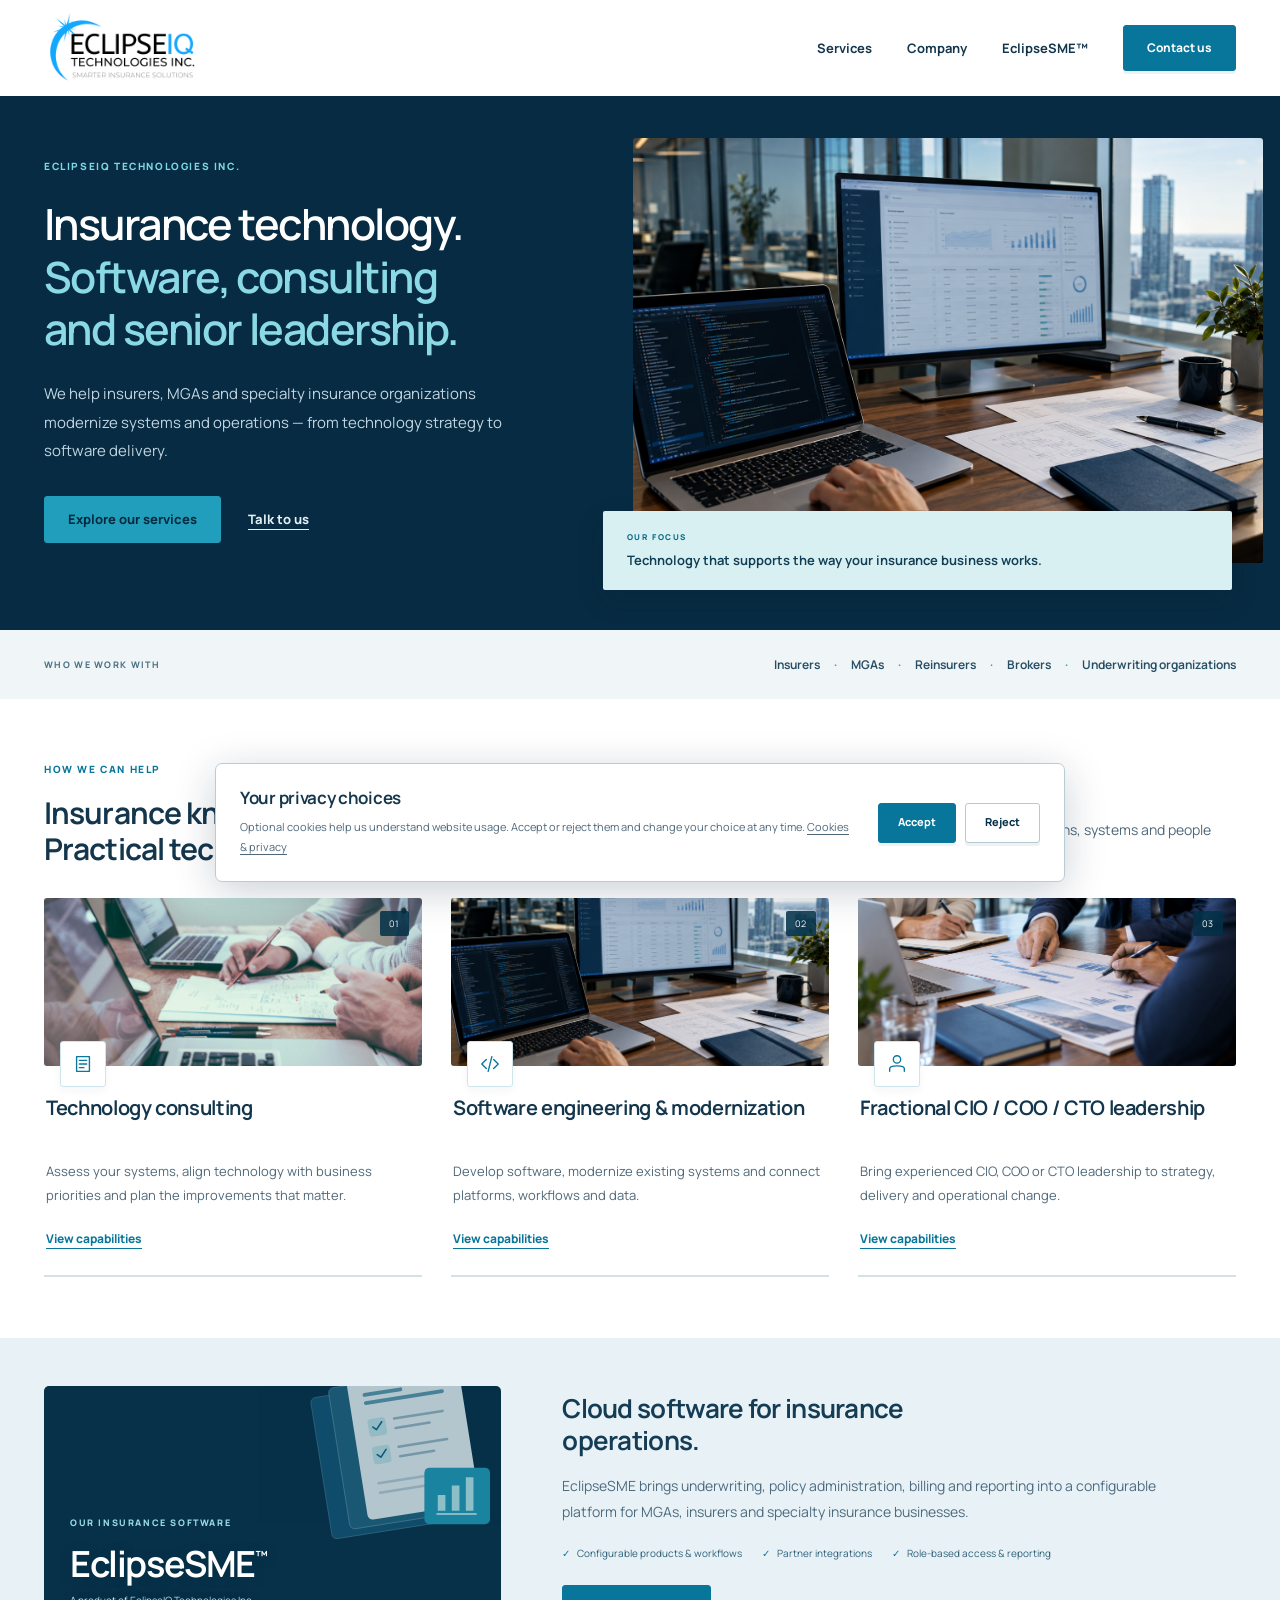
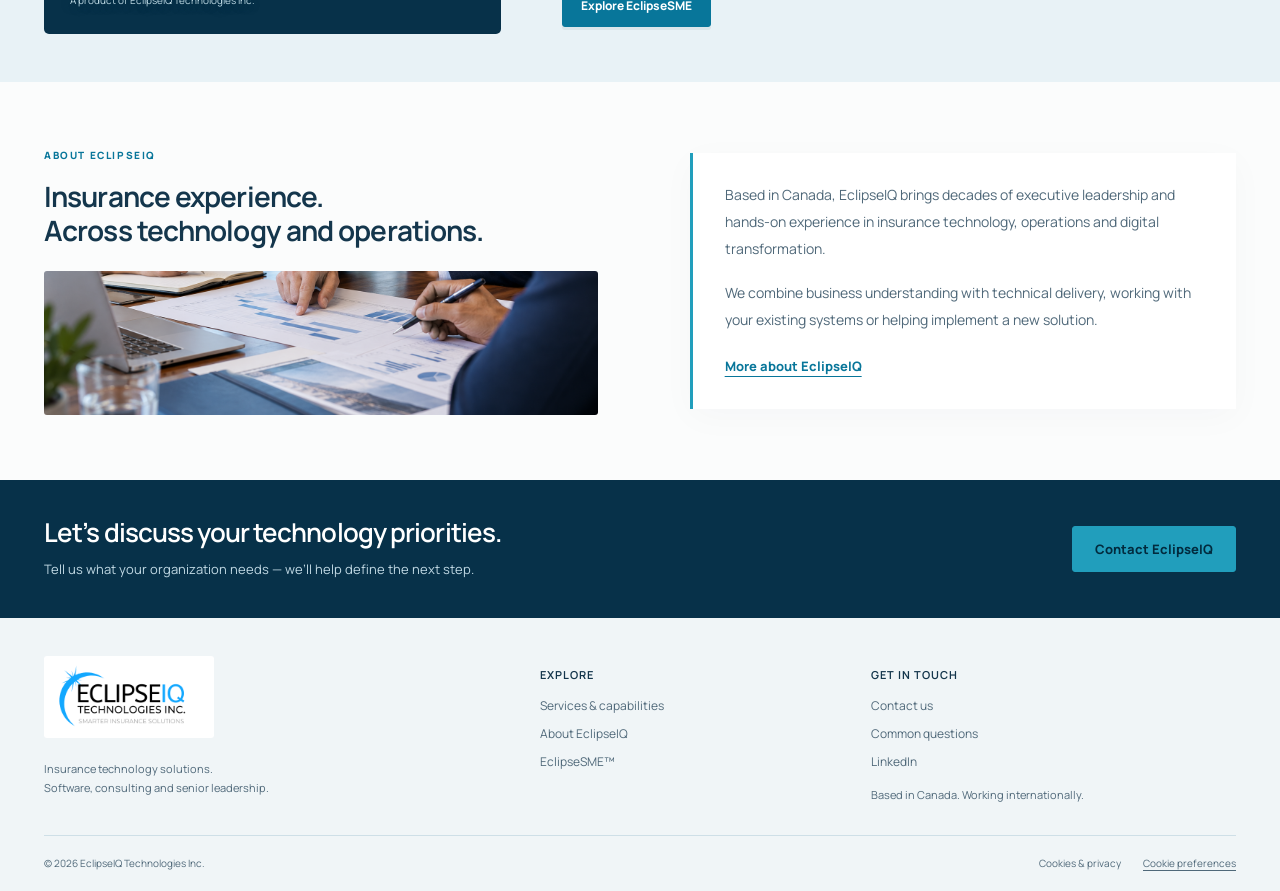
==== commit fba7e0b4: "Elevate EclipseIQ visual design while preserving approved content" ====
--- a/index.html
+++ b/index.html
@@ -1,9 +1,9 @@
 <!doctype html>
 <html lang="en-CA"><head><meta charset="utf-8"><meta name="viewport" content="width=device-width,initial-scale=1"><title>Insurance technology solutions | EclipseIQ Technologies Inc.</title><meta name="description" content="EclipseIQ Technologies Inc. combines insurance software, technology consulting, software engineering and fractional CIO / COO / CTO leadership."><meta name="theme-color" content="#023047"><meta name="referrer" content="strict-origin-when-cross-origin"><link rel="canonical" href="https://eclipseiq.ca/"><meta property="og:type" content="website"><meta property="og:locale" content="en_CA"><meta property="og:site_name" content="EclipseIQ Technologies Inc."><meta property="og:title" content="Insurance technology solutions"><meta property="og:description" content="EclipseIQ Technologies Inc. combines insurance software, technology consulting, software engineering and fractional CIO / COO / CTO leadership."><meta property="og:url" content="https://eclipseiq.ca/"><meta property="og:image" content="https://eclipseiq.ca/assets/social.png"><meta property="og:image:alt" content="EclipseIQ — Insurance technology solutions. Software, consulting and senior leadership."><meta name="twitter:card" content="summary_large_image"><link rel="icon" href="./assets/eclipseiq-logo-original.png" type="image/png"><link rel="preload" href="./assets/fonts/manrope.woff2" as="font" type="font/woff2" crossorigin><link rel="stylesheet" href="./assets/styles.css"><script src="./assets/config.js" defer></script><script src="./assets/site.js" defer></script><script src="./assets/consent.js" defer></script><script type="application/ld+json">{"@context": "https://schema.org", "@type": "Organization", "name": "EclipseIQ Technologies Inc.", "url": "https://eclipseiq.ca/", "logo": "https://eclipseiq.ca/assets/eclipseiq-logo-original.png", "description": "EclipseIQ Technologies Inc. combines insurance software, technology consulting, software engineering and fractional CIO / COO / CTO leadership.", "sameAs": ["https://www.linkedin.com/company/eclipseiq"]}</script></head>
-<body class="page-home"><a class="skip-link" href="#main">Skip to content</a><header class="header"><div class="container header-inner"><a class="brand" href="./index.html" aria-label="EclipseIQ Technologies Inc. home"><img src="./assets/eclipseiq-logo-original.png" width="202" height="88" alt="EclipseIQ Technologies Inc. — Smarter Insurance Solutions"></a><button class="menu-toggle" aria-expanded="false" aria-controls="navigation" hidden>Menu <svg class="icon" viewBox="0 0 24 24" fill="none" stroke="currentColor" stroke-width="1.5" stroke-linecap="round" stroke-linejoin="round" aria-hidden="true"><path d="M4 6h16M4 12h16M4 18h16"/></svg></button><nav id="navigation" aria-label="Main navigation"><a href="./services/index.html">Services</a><a href="./about/index.html">Company</a><a href="./index.html#eclipsesme">EclipseSME™</a><a class="button nav-contact" href="./contact/index.html">Contact us</a></nav></div></header><main id="main"><section class="home-hero"><div class="container hero-layout"><div class="hero-copy"><p class="eyebrow">EclipseIQ Technologies Inc.</p><h1>Insurance technology.<br><span>Software, consulting<br>and senior leadership.</span></h1><p>We help insurers, MGAs and specialty insurance organizations modernize systems and operations — from technology strategy to software delivery.</p><div class="actions"><a class="button" href="./services/index.html">Explore our services</a><a class="text-link" href="./contact/index.html">Talk to us</a></div></div><figure class="hero-photo"><img src="./assets/insurance-planning.png" width="800" height="534" alt="Laptops and documents in a collaborative planning session" fetchpriority="high"><figcaption><span>Our focus</span>Technology that supports the way your insurance business works.</figcaption></figure></div></section>
+<body class="page-home"><a class="skip-link" href="#main">Skip to content</a><header class="header"><div class="container header-inner"><a class="brand" href="./index.html" aria-label="EclipseIQ Technologies Inc. home"><img src="./assets/eclipseiq-logo-original.png" width="202" height="88" alt="EclipseIQ Technologies Inc. — Smarter Insurance Solutions"></a><button class="menu-toggle" aria-expanded="false" aria-controls="navigation" hidden>Menu <svg class="icon" viewBox="0 0 24 24" fill="none" stroke="currentColor" stroke-width="1.5" stroke-linecap="round" stroke-linejoin="round" aria-hidden="true"><path d="M4 6h16M4 12h16M4 18h16"/></svg></button><nav id="navigation" aria-label="Main navigation"><a href="./services/index.html">Services</a><a href="./about/index.html">Company</a><a href="./index.html#eclipsesme">EclipseSME™</a><a class="button nav-contact" href="./contact/index.html">Contact us</a></nav></div></header><main id="main"><section class="home-hero"><div class="container hero-layout"><div class="hero-copy"><p class="eyebrow">EclipseIQ Technologies Inc.</p><h1>Insurance technology.<br><span>Software, consulting<br>and senior leadership.</span></h1><p>We help insurers, MGAs and specialty insurance organizations modernize systems and operations — from technology strategy to software delivery.</p><div class="actions"><a class="button" href="./services/index.html">Explore our services</a><a class="text-link" href="./contact/index.html">Talk to us</a></div></div><figure class="hero-photo"><img src="./assets/insurance-engineering.png" width="1536" height="1024" alt="Illustrative engineering workspace with source code, operational software and technical plans" fetchpriority="high"><figcaption><span>Our focus</span>Technology that supports the way your insurance business works.</figcaption></figure></div></section>
 <section class="audience"><div class="container"><span>Who we work with</span><p>Insurers <i>·</i> MGAs <i>·</i> Reinsurers <i>·</i> Brokers <i>·</i> Underwriting organizations</p></div></section>
-<section class="section" id="offerings-section"><div id="capabilities"></div><div class="container"><div class="section-heading"><div><p class="eyebrow">How we can help</p><h2>Insurance knowledge.<br>Practical technology expertise.</h2></div><p>Support for the decisions, systems and people behind your operations.</p></div><div class="service-overview"><article><svg class="icon" viewBox="0 0 24 24" fill="none" stroke="currentColor" stroke-width="1.5" stroke-linecap="round" stroke-linejoin="round" aria-hidden="true"><path d="M5 4h14v16H5zM8 8h8M8 12h8M8 16h5"/></svg><h3>Technology consulting</h3><p>Assess your systems, align technology with business priorities and plan the improvements that matter.</p><a class="text-link" href="./services/index.html#consulting">View capabilities</a></article><article><svg class="icon" viewBox="0 0 24 24" fill="none" stroke="currentColor" stroke-width="1.5" stroke-linecap="round" stroke-linejoin="round" aria-hidden="true"><path d="m8 7-5 5 5 5M16 7l5 5-5 5M14 4l-4 16"/></svg><h3>Software engineering & modernization</h3><p>Develop software, modernize existing systems and connect platforms, workflows and data.</p><a class="text-link" href="./services/index.html#transformation">View capabilities</a></article><article><svg class="icon" viewBox="0 0 24 24" fill="none" stroke="currentColor" stroke-width="1.5" stroke-linecap="round" stroke-linejoin="round" aria-hidden="true"><path d="M4 20v-3c0-4 16-4 16 0v3M12 11a4 4 0 1 0 0-8 4 4 0 0 0 0 8"/></svg><h3>Fractional CIO / COO / CTO leadership</h3><p>Bring experienced CIO, COO or CTO leadership to strategy, delivery and operational change.</p><a class="text-link" href="./services/index.html#leadership">View capabilities</a></article></div></div></section>
-<section class="product-section" id="eclipsesme"><div class="container product-layout"><div><p class="eyebrow">Our insurance software</p><h2>EclipseSME<span>™</span></h2><p class="product-subtitle">A product of EclipseIQ Technologies Inc.</p></div><div class="product-copy"><h3>Cloud software for insurance operations.</h3><p>EclipseSME brings underwriting, policy administration, billing and reporting into a configurable platform for MGAs, insurers and specialty insurance businesses.</p><div class="product-features"><span>Configurable products & workflows</span><span>Partner integrations</span><span>Role-based access & reporting</span></div><a class="button button-light" href="https://eclipsesme.com/" target="_blank" rel="noopener noreferrer">Explore EclipseSME<span class="sr-only"> (opens in a new tab)</span></a></div></div></section>
+<section class="section" id="offerings-section"><div id="capabilities"></div><div class="container"><div class="section-heading"><div><p class="eyebrow">How we can help</p><h2>Insurance knowledge.<br>Practical technology expertise.</h2></div><p>Support for the decisions, systems and people behind your operations.</p></div><div class="service-overview"><article class="service-consulting"><div class="service-media" aria-hidden="true"><img src="./assets/insurance-planning.png" alt="" width="800" height="534" loading="lazy"></div><svg class="icon" viewBox="0 0 24 24" fill="none" stroke="currentColor" stroke-width="1.5" stroke-linecap="round" stroke-linejoin="round" aria-hidden="true"><path d="M5 4h14v16H5zM8 8h8M8 12h8M8 16h5"/></svg><h3>Technology consulting</h3><p>Assess your systems, align technology with business priorities and plan the improvements that matter.</p><a class="text-link" href="./services/index.html#consulting">View capabilities</a></article><article class="service-transformation"><div class="service-media" aria-hidden="true"><img src="./assets/insurance-engineering.png" alt="" width="800" height="534" loading="lazy"></div><svg class="icon" viewBox="0 0 24 24" fill="none" stroke="currentColor" stroke-width="1.5" stroke-linecap="round" stroke-linejoin="round" aria-hidden="true"><path d="m8 7-5 5 5 5M16 7l5 5-5 5M14 4l-4 16"/></svg><h3>Software engineering & modernization</h3><p>Develop software, modernize existing systems and connect platforms, workflows and data.</p><a class="text-link" href="./services/index.html#transformation">View capabilities</a></article><article class="service-leadership"><div class="service-media" aria-hidden="true"><img src="./assets/insurance-leadership.png" alt="" width="800" height="534" loading="lazy"></div><svg class="icon" viewBox="0 0 24 24" fill="none" stroke="currentColor" stroke-width="1.5" stroke-linecap="round" stroke-linejoin="round" aria-hidden="true"><path d="M4 20v-3c0-4 16-4 16 0v3M12 11a4 4 0 1 0 0-8 4 4 0 0 0 0 8"/></svg><h3>Fractional CIO / COO / CTO leadership</h3><p>Bring experienced CIO, COO or CTO leadership to strategy, delivery and operational change.</p><a class="text-link" href="./services/index.html#leadership">View capabilities</a></article></div></div></section>
+<section class="product-section" id="eclipsesme"><div class="container product-layout"><div><img class="product-art" src="./assets/insurance-documents.svg" width="400" height="290" alt="" aria-hidden="true" loading="lazy"><p class="eyebrow">Our insurance software</p><h2>EclipseSME<span>™</span></h2><p class="product-subtitle">A product of EclipseIQ Technologies Inc.</p></div><div class="product-copy"><h3>Cloud software for insurance operations.</h3><p>EclipseSME brings underwriting, policy administration, billing and reporting into a configurable platform for MGAs, insurers and specialty insurance businesses.</p><div class="product-features"><span>Configurable products & workflows</span><span>Partner integrations</span><span>Role-based access & reporting</span></div><a class="button button-light" href="https://eclipsesme.com/" target="_blank" rel="noopener noreferrer">Explore EclipseSME<span class="sr-only"> (opens in a new tab)</span></a></div></div></section>
 <section class="section" id="company"><div class="container company-summary"><div><p class="eyebrow">About EclipseIQ</p><h2>Insurance experience.<br>Across technology and operations.</h2></div><div><p>Based in Canada, EclipseIQ brings decades of executive leadership and hands-on experience in insurance technology, operations and digital transformation.</p><p>We combine business understanding with technical delivery, working with your existing systems or helping implement a new solution.</p><a class="text-link" href="./about/index.html">More about EclipseIQ</a></div></div></section><section class="contact-strip"><div class="container"><div><h2>Let’s discuss your technology priorities.</h2><p>Tell us what your organization needs — we’ll help define the next step.</p></div><a class="button" href="./contact/index.html">Contact EclipseIQ</a></div></section></main>
 <footer class="footer"><div class="container footer-content"><div class="footer-brand"><a class="brand" href="./index.html"><img src="./assets/eclipseiq-logo-original.png" width="202" height="88" alt="EclipseIQ Technologies Inc. — Smarter Insurance Solutions"></a><p>Insurance technology solutions.<br>Software, consulting and senior leadership.</p></div><div><h2>Explore</h2><a href="./services/index.html">Services & capabilities</a><a href="./about/index.html">About EclipseIQ</a><a href="./index.html#eclipsesme">EclipseSME™</a></div><div><h2>Get in touch</h2><a href="./contact/index.html">Contact us</a><a href="./faq/index.html">Common questions</a><a class="footer-social" href="https://www.linkedin.com/company/eclipseiq" target="_blank" rel="noopener noreferrer">LinkedIn<span class="sr-only"> (opens in a new tab)</span></a><p>Based in Canada. Working internationally.</p></div></div><div class="container footer-bottom"><p>© 2026 EclipseIQ Technologies Inc.</p><div><a href="./privacy-policy/index.html">Cookies & privacy</a><button class="cookie-preferences" hidden>Cookie preferences</button></div></div></footer>
 <section id="cookie-banner" class="cookie-banner" aria-labelledby="cookie-title" hidden><div><h2 id="cookie-title">Your privacy choices</h2><p>Optional cookies help us understand website usage. Accept or reject them and change your choice at any time. <a href="./privacy-policy/index.html">Cookies & privacy</a></p></div><div class="cookie-actions"><button class="button button-small" data-cookie-choice="accepted">Accept</button><button class="button button-outline button-small" data-cookie-choice="rejected">Reject</button></div></section></body></html>
--- a/assets/styles.css
+++ b/assets/styles.css
@@ -14,3 +14,24 @@
 @media(prefers-reduced-motion:reduce){html{scroll-behavior:auto}}
 
 @media(max-width:850px){html:not(.js) .header-inner{flex-wrap:wrap;padding-block:12px}html:not(.js) .header nav{width:100%;flex-wrap:wrap;padding-bottom:10px}}
+
+/* Visual refinement: imagery, editorial service panels and varied brand surfaces.
+   Copy, section order, URLs and form/consent contracts are unchanged. */
+:root{--ink:#14364c;--muted:#4f6879;--pale:#edf4f7}
+body{font-size:15px}h1,h2,h3{font-weight:650}h2{line-height:1.2;letter-spacing:-.9px}.container{width:min(1192px,calc(100% - 80px))}
+.header{border:0;position:relative;z-index:35}.header-inner{min-height:96px}.header nav{gap:35px}.header nav>a:not(.button){position:relative;padding-block:16px}.header nav>a:not(.button)::after{content:"";position:absolute;bottom:7px;left:0;right:0;height:2px;background:var(--turquoise);transform:scaleX(0);transform-origin:left}.header nav>a:not(.button):hover::after,.header nav>a[aria-current=page]::after{transform:scaleX(1)}.header nav a[aria-current=page]{text-decoration:none}.header .nav-contact{border-radius:3px;padding:12px 23px}.button{border-radius:3px;font-weight:750;box-shadow:0 3px 0 #02304710}.text-link{display:inline-block;text-decoration-thickness:1px}.button:hover{box-shadow:0 3px 0 #02304725}.eyebrow{font-size:10px;letter-spacing:1.6px}
+.home-hero{background:#072b42;color:#fff;overflow:hidden}.hero-layout{grid-template-columns:1fr 1.12fr;gap:44px;padding-block:46px 66px;align-items:center}.hero-copy{padding-block:10px}.hero-copy .eyebrow{color:#7ed8e4;margin-bottom:23px}.hero-copy h1{font-size:43px;line-height:1.22;letter-spacing:-1.55px;font-weight:600}.hero-copy h1>span{color:#8bd9e5;font-weight:600}.hero-copy>p:not(.eyebrow){color:#c2d5e1;font-size:15px;max-width:475px;line-height:1.9;margin-top:25px}.hero-copy .actions{margin-top:30px;gap:27px}.hero-copy .button{background:#219ebc;border-color:#219ebc;color:#fff;padding:13px 23px}.hero-copy .button:hover{background:#1785a2;border-color:#1785a2}.hero-copy .text-link{color:#e1f1f6}.hero-photo{position:relative;overflow:visible;border-radius:2px;margin-left:0;box-shadow:none;background:none;isolation:isolate}.hero-photo>img{height:411px;aspect-ratio:auto;object-fit:cover;object-position:48% center;border-radius:3px}.hero-photo figcaption{position:absolute;bottom:-27px;left:-30px;right:31px;padding:19px 24px;background:#d9f0f3;color:#103e54;font-size:13px;font-weight:650;line-height:1.65;box-shadow:0 10px 28px #001c2e20;border-radius:2px}.hero-photo figcaption span{font-size:8px;color:#076a86;letter-spacing:1.6px}.audience{background:#f0f5f7;border:0;padding:24px 0}.audience>.container{gap:30px}.audience span{color:#497082;font-size:9px;letter-spacing:1.3px}.audience p{font-size:12px;color:#274e65}.audience i{color:#219ebc;padding:0 12px}
+#offerings-section{background:#fff;padding-top:62px;padding-bottom:61px}.section-heading{margin-bottom:31px}.section-heading h2{font-size:30px}.section-heading>p{font-size:14px;max-width:320px}.service-overview{gap:29px;counter-reset:practice}.service-overview article{position:relative;padding:0 0 26px;border-top:0;border-bottom:2px solid #d4e2e8;counter-increment:practice;display:flex;flex-direction:column;align-items:flex-start}.service-media{width:100%;height:168px;overflow:hidden;border-radius:3px;margin-bottom:29px;background:#dbeaf0}.service-media>img{width:100%;height:100%;object-fit:cover}.service-consulting{--service-photo:url('insurance-planning.png')}.service-transformation{--service-photo:url('insurance-engineering.png')}.service-leadership{--service-photo:url('insurance-leadership.png')}.service-software{--service-photo:url('insurance-engineering.png')}.service-overview .service-consulting .service-media>img{object-position:center 50%}.service-overview .service-transformation .service-media>img{object-position:30% 63%}.service-overview .service-leadership .service-media>img{object-position:center 60%}.service-overview article::before{content:"0" counter(practice);position:absolute;right:13px;top:13px;color:#fff;background:#023047d9;padding:5px 9px;border-radius:2px;font-size:9px;letter-spacing:1px;z-index:1}.service-overview .icon{position:absolute;top:143px;left:16px;width:46px;height:46px;padding:11px;background:#fff;border:1px solid #d0e4eb;box-shadow:0 4px 8px #0230470b;border-radius:3px;color:#08799c;margin:0}.service-overview h3{font-size:20px;max-width:100%;min-height:50px;line-height:1.3;padding:0 2px}.service-overview p{font-size:13px;line-height:1.85;margin-top:14px;margin-bottom:21px;padding-inline:2px}.service-overview .text-link{font-size:12px;margin-top:auto;margin-left:2px}.service-overview .text-link::after{content:"";position:absolute;inset:0}.service-overview article:hover,.service-overview article:focus-within{border-bottom-color:var(--turquoise)}.service-overview article:focus-within{outline:2px solid #219ebc;outline-offset:8px}.service-overview article:hover .text-link{color:#024f73;text-decoration-thickness:2px}
+.product-section{background:#e8f2f6;color:#143c55;padding:48px 0}.product-layout{grid-template-columns:.95fr 1.4fr;gap:61px;align-items:center}.product-layout>div:first-child{position:relative;min-height:248px;display:flex;flex-direction:column;align-items:flex-start;justify-content:flex-end;padding:24px 26px;background:#073149;overflow:hidden;border-radius:5px;isolation:isolate}.product-layout>div:first-child>.eyebrow{color:#9addE7;position:relative;z-index:1;font-size:9px;margin-bottom:11px}.product-section h2{position:relative;color:#fff;z-index:1;font-size:36px;text-shadow:0 2px 10px #023047;letter-spacing:-1.4px}.product-subtitle{position:relative;z-index:1;color:#c1dce6;font-size:10px;margin-top:7px;text-shadow:0 2px 8px #023047}.product-art{position:absolute;right:-12px;top:-23px;width:255px;height:auto;opacity:.76;z-index:-1}.product-copy h3{font-size:26px;letter-spacing:-.7px;max-width:470px}.product-copy>p{font-size:14px;color:#4d6b7e;margin-top:17px;line-height:1.85}.product-features{gap:8px 20px;font-size:10px;color:#2e6078;margin-top:20px}.product-features span:before{color:#08789b}.product-copy .button{background:#08769a;border-color:#08769a;color:#fff;margin-top:23px}.product-copy .button:hover{background:#035b7c;border-color:#035b7c}
+#company{background:#fbfcfc}.company-summary{grid-template-columns:1.05fr 1fr;gap:72px;align-items:center}.company-summary>div:first-child{padding-right:20px}.company-summary>div:first-child::after{content:"";display:block;height:144px;margin-top:24px;border-radius:3px;background:url('insurance-leadership.png') center 58%/cover}.company-summary h2{font-size:28px}.company-summary>div:last-child{background:#fff;padding:29px 32px;border-left:3px solid #219ebc;box-shadow:0 8px 34px #02304707}.company-summary p:not(.eyebrow){font-size:14px;line-height:1.9;margin-bottom:18px}.company-summary .text-link{margin-top:4px}.contact-strip{background:#073149;color:white;padding-block:37px}.contact-strip h2{color:#fff;font-size:26px;font-weight:600}.contact-strip p{color:#c1d9e4;font-size:13px}.contact-strip .button{background:#219ebc;border-color:#219ebc}.contact-strip .button:hover{background:#1385a3;border-color:#1385a3}
+/* Interior pages retain their approved content and order. */
+.page-intro{background:#072b42;color:#fff;padding-block:44px;position:relative}.page-intro .eyebrow{color:#8dd7e3}.page-intro .intro-copy{color:#c3d8e4}.page-intro h1{font-size:38px;font-weight:600;letter-spacing:-1.1px}.service-jump{gap:9px;padding:12px;background:#edf4f7;border:1px solid #d9e7ed;border-radius:5px;margin-bottom:8px}.service-jump .text-link{font-size:11px;text-decoration:none;padding:11px 16px;background:#fff;border:1px solid #d4e4ea;border-radius:3px}.service-jump .text-link:hover{color:#fff;background:#08769a;border-color:#08769a}.service-detail{gap:45px;grid-template-columns:.95fr 1.45fr;padding-block:31px;align-items:start}.service-detail .service-title{min-height:218px;padding:26px;background:var(--service-photo) center/cover;position:relative;isolation:isolate;border-radius:4px;display:flex;flex-direction:column;justify-content:flex-end;overflow:hidden}.service-detail .service-title::before{content:"";position:absolute;inset:0;background:#023047c9;z-index:-1}.service-title .icon{color:#9de3ed;width:30px;height:30px;margin-bottom:20px}.service-title h2{color:#fff;font-size:24px;line-height:1.3;font-weight:600}.service-detail>div:last-child{padding-top:9px}.service-detail p{font-size:14px}.service-note{background:#edf4f7;border-left:2px solid #219ebc;border-radius:0 4px 4px 0}.supporting-services{background:#073149;color:#fff;padding:30px;border-radius:4px}.supporting-services p{color:#c4dae5}.supporting-services h2{font-size:23px;font-weight:600}.supporting-services article{padding-left:17px;border-left:2px solid #219ebc}.supporting-services h3{color:#fff;font-weight:600}
+.about-layout figure{position:relative;border-radius:4px;padding:0 17px 17px 0;overflow:visible}.about-layout figure::after{content:"";position:absolute;top:18px;right:0;bottom:0;left:18px;background:#d3e9ee;border-radius:3px;z-index:-1}.about-layout figure img{border-radius:3px;aspect-ratio:1.17;object-position:center}.about-layout p:not(.eyebrow){line-height:1.9}.approach-section{background:#073149;color:#fff}.approach-section .eyebrow{color:#93dbe6}.approach-list{gap:32px;counter-reset:approach}.approach-list article{padding:23px 0 0;border-top:1px solid #41677b;counter-increment:approach}.approach-list article::before{content:"0" counter(approach);font-size:10px;font-weight:800;color:#9cdce7;display:block;margin-bottom:18px}.approach-list h3{font-weight:600}.approach-list p{color:#c0d8e3;line-height:1.9}.faq-list details{background:#f3f7f9;border:1px solid #d9e6ec!important;border-radius:4px;padding:20px;margin-bottom:12px}.faq-list details[open]{background:#fff;border-left:3px solid #219ebc!important}.faq-list summary{font-size:16px}.contact-layout aside{background:#edf4f7;padding:26px 25px;border-top:3px solid #219ebc;border-radius:3px}.contact-layout aside h2{font-size:25px}.contact-layout aside>p{font-size:13px}.contact-form-wrap{box-shadow:0 8px 35px #02304708;border-radius:4px}.form-note{background:#edf5f7;border-left:2px solid #219ebc;border-radius:0 3px 3px 0}.footer{background:#f0f5f7;border:0}.footer-content{padding-bottom:30px}.footer-brand .brand{border-radius:3px;padding:8px 10px}.footer-content h2{font-size:11px;text-transform:uppercase;letter-spacing:1px}.footer-bottom{border-color:#cedfe7}.cookie-banner{box-shadow:0 9px 40px #001c3a35}
+@media(min-width:1200px){.home-hero .hero-photo{margin-right:-27px}.hero-photo>img{height:425px}.hero-layout{gap:50px;padding-block:42px 67px}}
+@media(max-width:1050px){.container{width:calc(100% - 56px)}.hero-layout{gap:30px;grid-template-columns:1fr 1fr}.hero-copy h1{font-size:36px}.hero-copy>p:not(.eyebrow){font-size:14px}.hero-photo>img{height:375px}.hero-photo figcaption{left:-18px;right:12px;font-size:12px;padding:17px}.header nav{gap:25px}.service-overview{gap:24px}.service-overview h3{font-size:18px;min-height:48px}.service-overview p{font-size:12px}.service-media{height:150px}.service-overview .icon{top:126px}.product-layout{gap:36px}.product-copy h3{font-size:24px}.product-art{width:235px;right:-20px}.company-summary{gap:36px}.company-summary h2{font-size:26px}.company-summary>div:last-child{padding:25px}.audience p{font-size:11px}.audience i{padding:0 7px}.service-title h2{font-size:22px}.service-detail{gap:33px}}
+@media(max-width:850px){.header-inner{min-height:90px}.js .header nav>a:not(.button){padding:13px 0}.js .header nav>a::after{display:none}.hero-layout{padding-block:35px 59px;gap:24px}.hero-copy h1{font-size:31px;letter-spacing:-1px}.hero-copy>p:not(.eyebrow){font-size:13px;line-height:1.85}.hero-copy .eyebrow{font-size:8px;letter-spacing:1.4px;margin-bottom:17px}.hero-photo>img{height:365px}.hero-photo figcaption{left:-15px;right:0;font-size:11px;padding:15px 17px}.hero-copy .button{padding:12px 16px;font-size:11px}.hero-copy .actions{gap:18px;margin-top:24px}.hero-copy .text-link{font-size:11px}.audience p{font-size:11px}.section-heading h2{font-size:27px}.section-heading>p{max-width:250px;font-size:13px}.service-overview{gap:20px}.service-media{height:137px;margin-bottom:28px}.service-overview .icon{top:114px;width:43px;height:43px}.service-overview h3{font-size:17px;min-height:66px}.service-overview p{font-size:12px}.service-overview .text-link{font-size:11px}.product-layout{grid-template-columns:1fr 1.25fr;gap:30px}.product-layout>div:first-child{padding:22px;min-height:255px}.product-section h2{font-size:31px}.product-copy h3{font-size:23px}.product-copy>p{font-size:13px}.product-art{width:220px;right:-25px;top:-12px}.product-layout>div:first-child>.eyebrow{font-size:8px}.product-subtitle{font-size:9px}.company-summary{gap:28px}.company-summary>div:first-child{padding:0}.company-summary h2{font-size:24px}.company-summary>div:last-child{padding:23px}.company-summary p:not(.eyebrow){font-size:13px}.contact-strip h2{font-size:23px}.service-detail .service-title{min-height:230px;padding:23px}.service-title h2{font-size:22px}.service-detail{gap:28px}.contact-layout aside{padding:22px 19px}.contact-layout aside h2{font-size:23px}.contact-layout aside>p{font-size:12px}.header nav{gap:18px}}
+@media(max-width:600px){.container{width:calc(100% - 40px)}.header-inner{min-height:85px}.hero-layout{grid-template-columns:1fr;gap:30px;padding-block:30px 54px}.hero-copy{padding:0}.hero-copy h1{font-size:34px;line-height:1.2;letter-spacing:-1.1px}.hero-copy .eyebrow{font-size:9px;margin-bottom:20px}.hero-copy>p:not(.eyebrow){font-size:14px;line-height:1.85;margin-top:22px;max-width:440px}.hero-copy .actions{margin-top:24px;gap:24px}.hero-copy .button{font-size:12px;padding:12px 19px}.hero-copy .text-link{font-size:12px}.hero-photo{margin:0}.hero-photo>img{height:235px;aspect-ratio:auto;object-position:45% center;border-radius:3px}.hero-photo figcaption{left:12px;right:12px;bottom:-28px;padding:14px 17px;font-size:11px;line-height:1.65}.hero-photo figcaption span{font-size:7px;margin-bottom:4px}.audience{padding:21px 0}.audience span{font-size:8px}.audience p{font-size:10px;line-height:2.1;margin-top:9px}.audience i{padding:0 6px}#offerings-section{padding-block:42px 39px}.section-heading{margin-bottom:26px}.section-heading h2{font-size:27px}.section-heading>p{font-size:14px;max-width:400px}.service-overview{grid-template-columns:1fr;gap:29px}.service-overview article{display:grid;grid-template-columns:104px 1fr;gap:0 18px;padding:0 0 26px;align-items:start}.service-media{grid-column:1;grid-row:1/4;height:100%;min-height:165px;margin:0;border-radius:3px}.service-media>img{height:100%;min-height:165px;object-fit:cover}.service-overview .service-consulting .service-media>img{object-position:57% center}.service-overview .service-transformation .service-media>img{object-position:25% center}.service-overview .service-leadership .service-media>img{object-position:48% center}.service-overview article::before{top:8px;left:8px;right:auto;font-size:8px;padding:3px 6px}.service-overview .icon{display:none}.service-overview h3{grid-column:2;min-height:0;font-size:18px;line-height:1.35;padding:0}.service-overview p{grid-column:2;font-size:12px;line-height:1.85;margin:12px 0 14px;padding:0}.service-overview .text-link{grid-column:2;font-size:11px;margin:0}.product-section{padding-block:35px}.product-layout{grid-template-columns:1fr;gap:27px}.product-layout>div:first-child{min-height:215px;padding:23px}.product-layout>div:first-child>.eyebrow{font-size:9px;margin-bottom:12px}.product-section h2{font-size:34px}.product-subtitle{font-size:10px;max-width:220px}.product-art{width:250px;right:-8px;top:-23px;opacity:.7}.product-copy h3{font-size:25px}.product-copy>p{font-size:14px}.product-features{gap:9px;font-size:11px}.product-copy .button{margin-top:23px}.company-summary{grid-template-columns:1fr;gap:27px}.company-summary h2{font-size:27px}.company-summary>div:first-child::after{height:160px;margin-top:23px}.company-summary>div:last-child{padding:23px}.company-summary p:not(.eyebrow){font-size:14px;line-height:1.9}.contact-strip{padding-block:32px}.contact-strip h2{font-size:24px}.contact-strip p{font-size:13px}.page-intro{padding-block:34px}.page-intro h1{font-size:32px}.page-intro .intro-copy{font-size:14px}.service-jump{gap:8px;padding:10px}.service-jump .text-link{padding:10px 12px;font-size:10px;flex:1 1 135px;line-height:1.6}.service-detail{grid-template-columns:1fr;gap:21px;padding-block:26px}.service-detail .service-title{min-height:173px;padding:23px}.service-title h2{font-size:24px;max-width:310px}.service-title .icon{margin-bottom:16px}.service-detail>div:last-child{padding:0}.service-detail p{font-size:14px}.supporting-services{padding:25px}.supporting-services article{padding-left:17px}.supporting-services h3{font-size:18px}.about-layout figure img{aspect-ratio:1.55}.approach-list{gap:27px}.approach-list h3{font-size:21px}.approach-list article{padding-top:20px}.approach-list article::before{margin-bottom:12px}.faq-list details{padding:17px}.faq-list summary{font-size:15px}.contact-layout aside{padding:24px}.contact-layout aside h2{font-size:25px}.contact-layout aside>p{font-size:14px}.footer-content{gap:27px}.footer-brand .brand{padding:8px 10px}.footer-content h2{font-size:10px}}
+@media(max-width:360px){.container{width:calc(100% - 32px)}.hero-copy h1{font-size:29px}.hero-photo>img{height:215px}.service-overview article{grid-template-columns:88px 1fr;gap:0 15px}.service-overview h3{font-size:17px}.service-overview p{font-size:11px}.product-art{width:225px;right:-22px}.company-summary h2{font-size:25px}.company-summary>div:last-child{padding:20px}.page-intro h1{font-size:29px}}
+/* Turquoise calls to action use dark brand ink for readable contrast. */
+.hero-copy .button,.contact-strip .button{color:#022b3e}
+.hero-copy .button:hover,.contact-strip .button:hover{background:#70cddc;border-color:#70cddc;color:#022b3e}
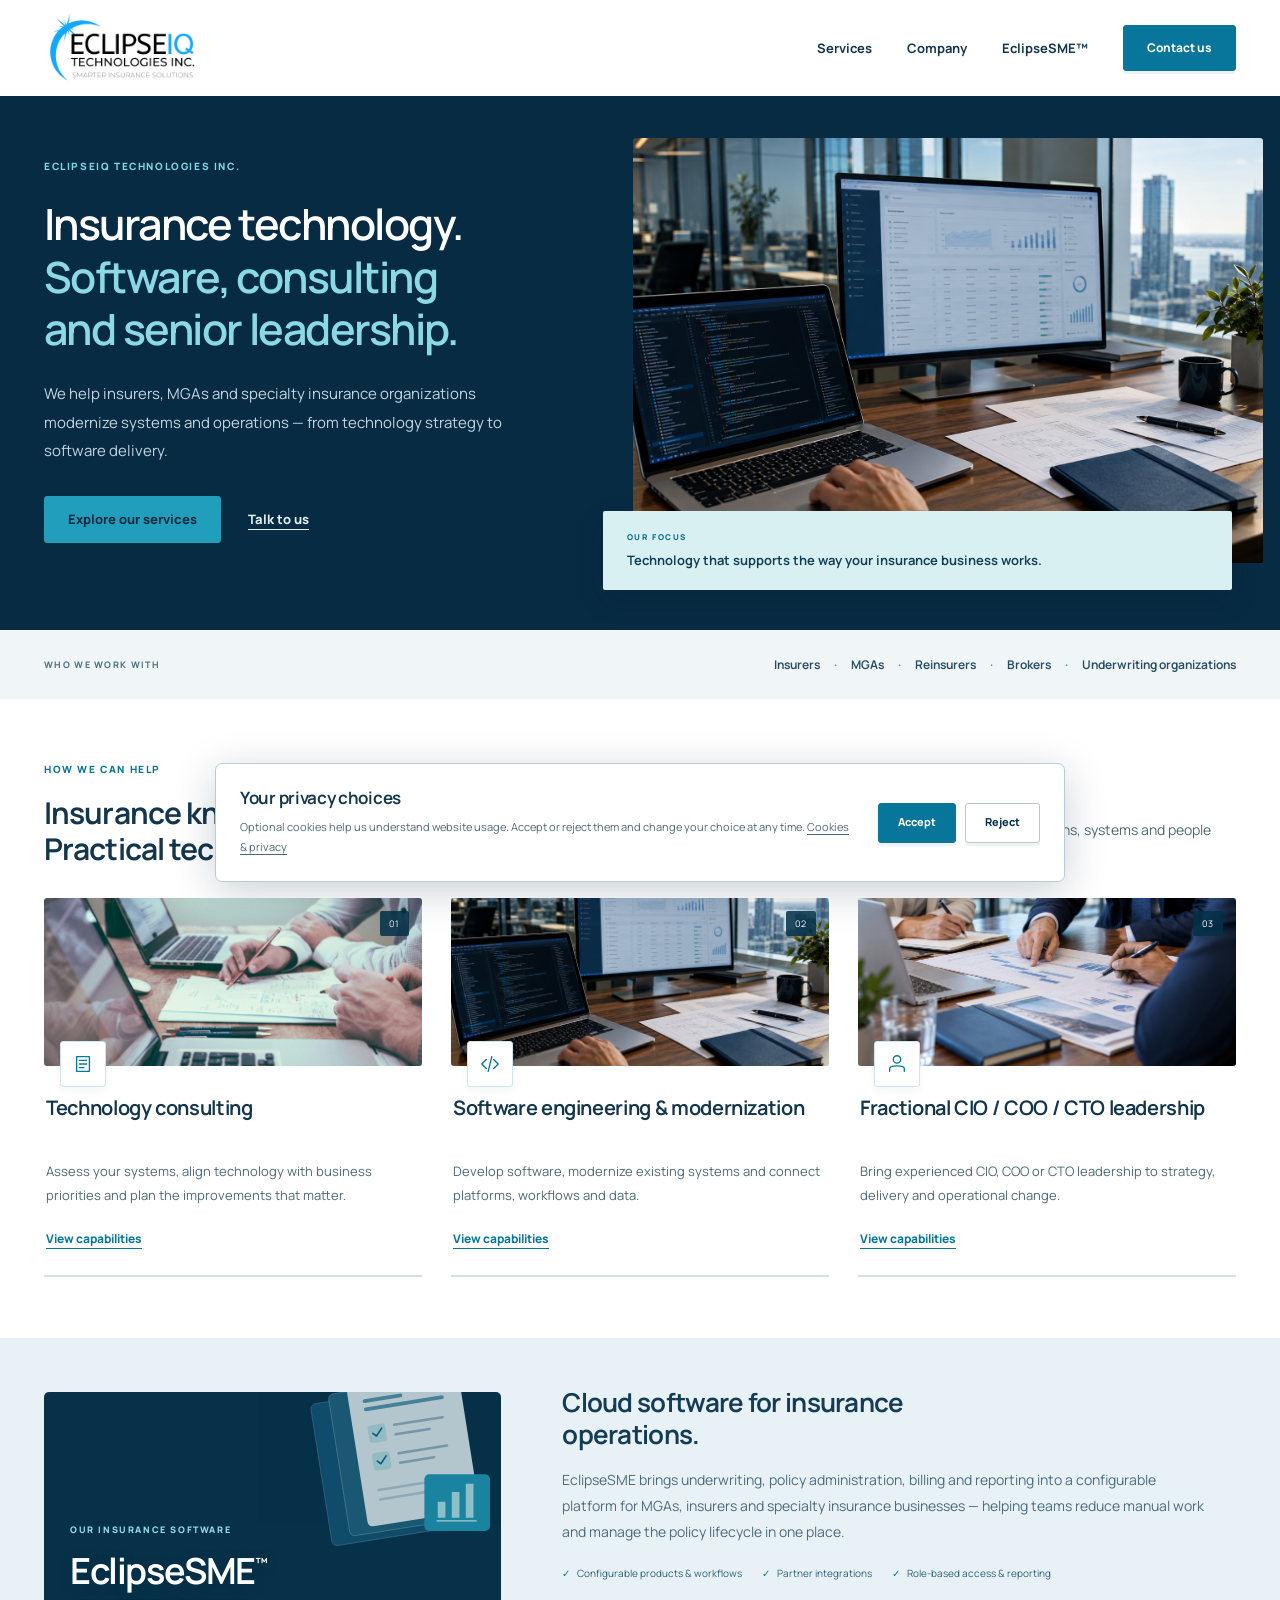
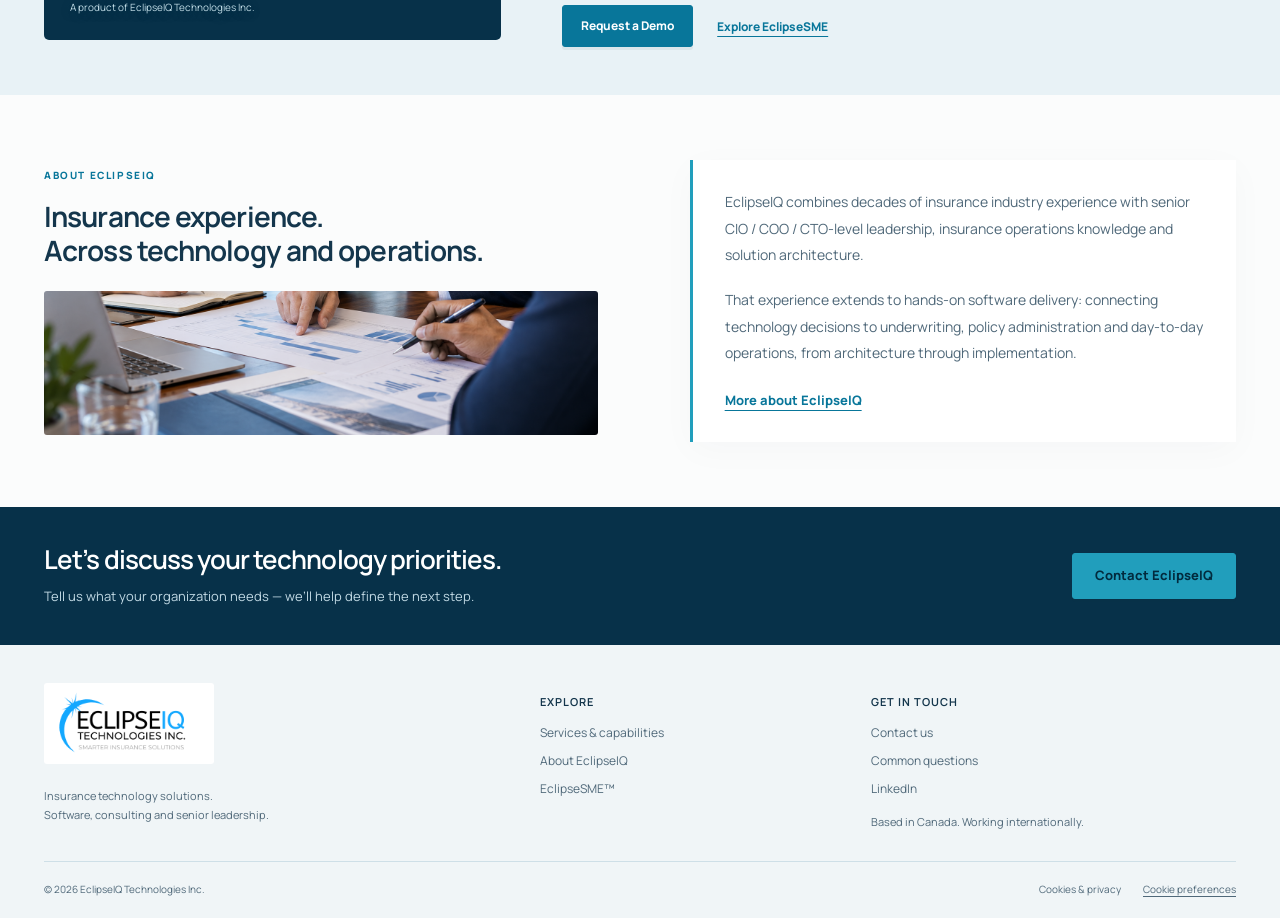
==== commit 97b84ebc: "Strengthen product demo and insurance expertise while refining inquiries" ====
--- a/index.html
+++ b/index.html
@@ -3,7 +3,7 @@
 <body class="page-home"><a class="skip-link" href="#main">Skip to content</a><header class="header"><div class="container header-inner"><a class="brand" href="./index.html" aria-label="EclipseIQ Technologies Inc. home"><img src="./assets/eclipseiq-logo-original.png" width="202" height="88" alt="EclipseIQ Technologies Inc. — Smarter Insurance Solutions"></a><button class="menu-toggle" aria-expanded="false" aria-controls="navigation" hidden>Menu <svg class="icon" viewBox="0 0 24 24" fill="none" stroke="currentColor" stroke-width="1.5" stroke-linecap="round" stroke-linejoin="round" aria-hidden="true"><path d="M4 6h16M4 12h16M4 18h16"/></svg></button><nav id="navigation" aria-label="Main navigation"><a href="./services/index.html">Services</a><a href="./about/index.html">Company</a><a href="./index.html#eclipsesme">EclipseSME™</a><a class="button nav-contact" href="./contact/index.html">Contact us</a></nav></div></header><main id="main"><section class="home-hero"><div class="container hero-layout"><div class="hero-copy"><p class="eyebrow">EclipseIQ Technologies Inc.</p><h1>Insurance technology.<br><span>Software, consulting<br>and senior leadership.</span></h1><p>We help insurers, MGAs and specialty insurance organizations modernize systems and operations — from technology strategy to software delivery.</p><div class="actions"><a class="button" href="./services/index.html">Explore our services</a><a class="text-link" href="./contact/index.html">Talk to us</a></div></div><figure class="hero-photo"><img src="./assets/insurance-engineering.png" width="1536" height="1024" alt="Illustrative engineering workspace with source code, operational software and technical plans" fetchpriority="high"><figcaption><span>Our focus</span>Technology that supports the way your insurance business works.</figcaption></figure></div></section>
 <section class="audience"><div class="container"><span>Who we work with</span><p>Insurers <i>·</i> MGAs <i>·</i> Reinsurers <i>·</i> Brokers <i>·</i> Underwriting organizations</p></div></section>
 <section class="section" id="offerings-section"><div id="capabilities"></div><div class="container"><div class="section-heading"><div><p class="eyebrow">How we can help</p><h2>Insurance knowledge.<br>Practical technology expertise.</h2></div><p>Support for the decisions, systems and people behind your operations.</p></div><div class="service-overview"><article class="service-consulting"><div class="service-media" aria-hidden="true"><img src="./assets/insurance-planning.png" alt="" width="800" height="534" loading="lazy"></div><svg class="icon" viewBox="0 0 24 24" fill="none" stroke="currentColor" stroke-width="1.5" stroke-linecap="round" stroke-linejoin="round" aria-hidden="true"><path d="M5 4h14v16H5zM8 8h8M8 12h8M8 16h5"/></svg><h3>Technology consulting</h3><p>Assess your systems, align technology with business priorities and plan the improvements that matter.</p><a class="text-link" href="./services/index.html#consulting">View capabilities</a></article><article class="service-transformation"><div class="service-media" aria-hidden="true"><img src="./assets/insurance-engineering.png" alt="" width="800" height="534" loading="lazy"></div><svg class="icon" viewBox="0 0 24 24" fill="none" stroke="currentColor" stroke-width="1.5" stroke-linecap="round" stroke-linejoin="round" aria-hidden="true"><path d="m8 7-5 5 5 5M16 7l5 5-5 5M14 4l-4 16"/></svg><h3>Software engineering & modernization</h3><p>Develop software, modernize existing systems and connect platforms, workflows and data.</p><a class="text-link" href="./services/index.html#transformation">View capabilities</a></article><article class="service-leadership"><div class="service-media" aria-hidden="true"><img src="./assets/insurance-leadership.png" alt="" width="800" height="534" loading="lazy"></div><svg class="icon" viewBox="0 0 24 24" fill="none" stroke="currentColor" stroke-width="1.5" stroke-linecap="round" stroke-linejoin="round" aria-hidden="true"><path d="M4 20v-3c0-4 16-4 16 0v3M12 11a4 4 0 1 0 0-8 4 4 0 0 0 0 8"/></svg><h3>Fractional CIO / COO / CTO leadership</h3><p>Bring experienced CIO, COO or CTO leadership to strategy, delivery and operational change.</p><a class="text-link" href="./services/index.html#leadership">View capabilities</a></article></div></div></section>
-<section class="product-section" id="eclipsesme"><div class="container product-layout"><div><img class="product-art" src="./assets/insurance-documents.svg" width="400" height="290" alt="" aria-hidden="true" loading="lazy"><p class="eyebrow">Our insurance software</p><h2>EclipseSME<span>™</span></h2><p class="product-subtitle">A product of EclipseIQ Technologies Inc.</p></div><div class="product-copy"><h3>Cloud software for insurance operations.</h3><p>EclipseSME brings underwriting, policy administration, billing and reporting into a configurable platform for MGAs, insurers and specialty insurance businesses.</p><div class="product-features"><span>Configurable products & workflows</span><span>Partner integrations</span><span>Role-based access & reporting</span></div><a class="button button-light" href="https://eclipsesme.com/" target="_blank" rel="noopener noreferrer">Explore EclipseSME<span class="sr-only"> (opens in a new tab)</span></a></div></div></section>
-<section class="section" id="company"><div class="container company-summary"><div><p class="eyebrow">About EclipseIQ</p><h2>Insurance experience.<br>Across technology and operations.</h2></div><div><p>Based in Canada, EclipseIQ brings decades of executive leadership and hands-on experience in insurance technology, operations and digital transformation.</p><p>We combine business understanding with technical delivery, working with your existing systems or helping implement a new solution.</p><a class="text-link" href="./about/index.html">More about EclipseIQ</a></div></div></section><section class="contact-strip"><div class="container"><div><h2>Let’s discuss your technology priorities.</h2><p>Tell us what your organization needs — we’ll help define the next step.</p></div><a class="button" href="./contact/index.html">Contact EclipseIQ</a></div></section></main>
+<section class="product-section" id="eclipsesme"><div class="container product-layout"><div><img class="product-art" src="./assets/insurance-documents.svg" width="400" height="290" alt="" aria-hidden="true" loading="lazy"><p class="eyebrow">Our insurance software</p><h2>EclipseSME<span>™</span></h2><p class="product-subtitle">A product of EclipseIQ Technologies Inc.</p></div><div class="product-copy"><h3>Cloud software for insurance operations.</h3><p>EclipseSME brings underwriting, policy administration, billing and reporting into a configurable platform for MGAs, insurers and specialty insurance businesses — helping teams reduce manual work and manage the policy lifecycle in one place.</p><div class="product-features"><span>Configurable products & workflows</span><span>Partner integrations</span><span>Role-based access & reporting</span></div><div class="product-actions"><a class="button button-light" href="https://eclipsesme.com/contact/" target="_blank" rel="noopener noreferrer">Request a Demo<span class="sr-only"> (opens in a new tab)</span></a><a class="text-link" href="https://eclipsesme.com/" target="_blank" rel="noopener noreferrer">Explore EclipseSME<span class="sr-only"> (opens in a new tab)</span></a></div></div></div></section>
+<section class="section" id="company"><div class="container company-summary"><div><p class="eyebrow">About EclipseIQ</p><h2>Insurance experience.<br>Across technology and operations.</h2></div><div><p>EclipseIQ combines decades of insurance industry experience with senior CIO / COO / CTO-level leadership, insurance operations knowledge and solution architecture.</p><p>That experience extends to hands-on software delivery: connecting technology decisions to underwriting, policy administration and day-to-day operations, from architecture through implementation.</p><a class="text-link" href="./about/index.html">More about EclipseIQ</a></div></div></section><section class="contact-strip"><div class="container"><div><h2>Let’s discuss your technology priorities.</h2><p>Tell us what your organization needs — we’ll help define the next step.</p></div><a class="button" href="./contact/index.html">Contact EclipseIQ</a></div></section></main>
 <footer class="footer"><div class="container footer-content"><div class="footer-brand"><a class="brand" href="./index.html"><img src="./assets/eclipseiq-logo-original.png" width="202" height="88" alt="EclipseIQ Technologies Inc. — Smarter Insurance Solutions"></a><p>Insurance technology solutions.<br>Software, consulting and senior leadership.</p></div><div><h2>Explore</h2><a href="./services/index.html">Services & capabilities</a><a href="./about/index.html">About EclipseIQ</a><a href="./index.html#eclipsesme">EclipseSME™</a></div><div><h2>Get in touch</h2><a href="./contact/index.html">Contact us</a><a href="./faq/index.html">Common questions</a><a class="footer-social" href="https://www.linkedin.com/company/eclipseiq" target="_blank" rel="noopener noreferrer">LinkedIn<span class="sr-only"> (opens in a new tab)</span></a><p>Based in Canada. Working internationally.</p></div></div><div class="container footer-bottom"><p>© 2026 EclipseIQ Technologies Inc.</p><div><a href="./privacy-policy/index.html">Cookies & privacy</a><button class="cookie-preferences" hidden>Cookie preferences</button></div></div></footer>
 <section id="cookie-banner" class="cookie-banner" aria-labelledby="cookie-title" hidden><div><h2 id="cookie-title">Your privacy choices</h2><p>Optional cookies help us understand website usage. Accept or reject them and change your choice at any time. <a href="./privacy-policy/index.html">Cookies & privacy</a></p></div><div class="cookie-actions"><button class="button button-small" data-cookie-choice="accepted">Accept</button><button class="button button-outline button-small" data-cookie-choice="rejected">Reject</button></div></section></body></html>
--- a/assets/styles.css
+++ b/assets/styles.css
@@ -35,3 +35,6 @@
 /* Turquoise calls to action use dark brand ink for readable contrast. */
 .hero-copy .button,.contact-strip .button{color:#022b3e}
 .hero-copy .button:hover,.contact-strip .button:hover{background:#70cddc;border-color:#70cddc;color:#022b3e}
+/* Corporate product section: a clear demo action alongside platform exploration. */
+.product-actions{display:flex;align-items:center;flex-wrap:wrap;gap:15px 24px;margin-top:23px}.product-actions .button{margin-top:0}.product-actions .text-link{font-size:12px}
+@media(max-width:600px){.product-actions{gap:16px 21px}.product-actions .button{margin-top:0}.product-actions .text-link{font-size:11px}}
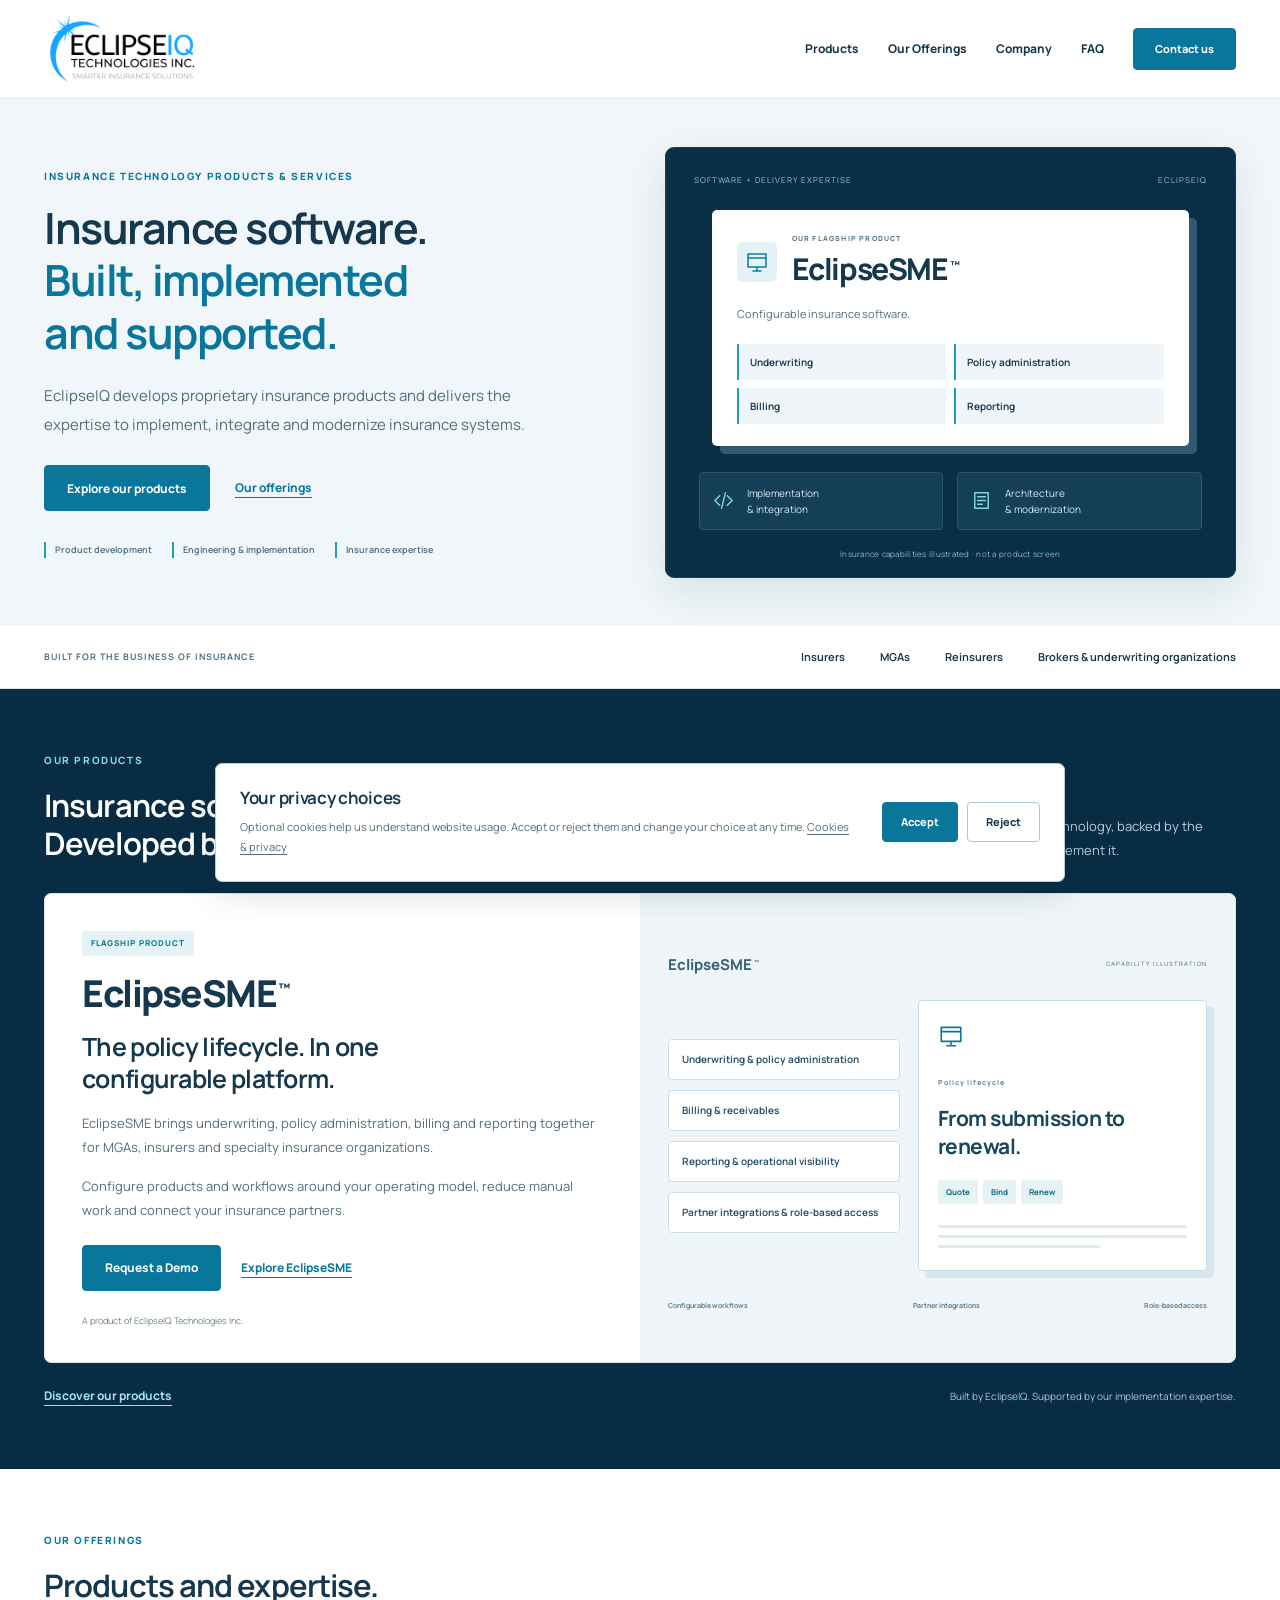
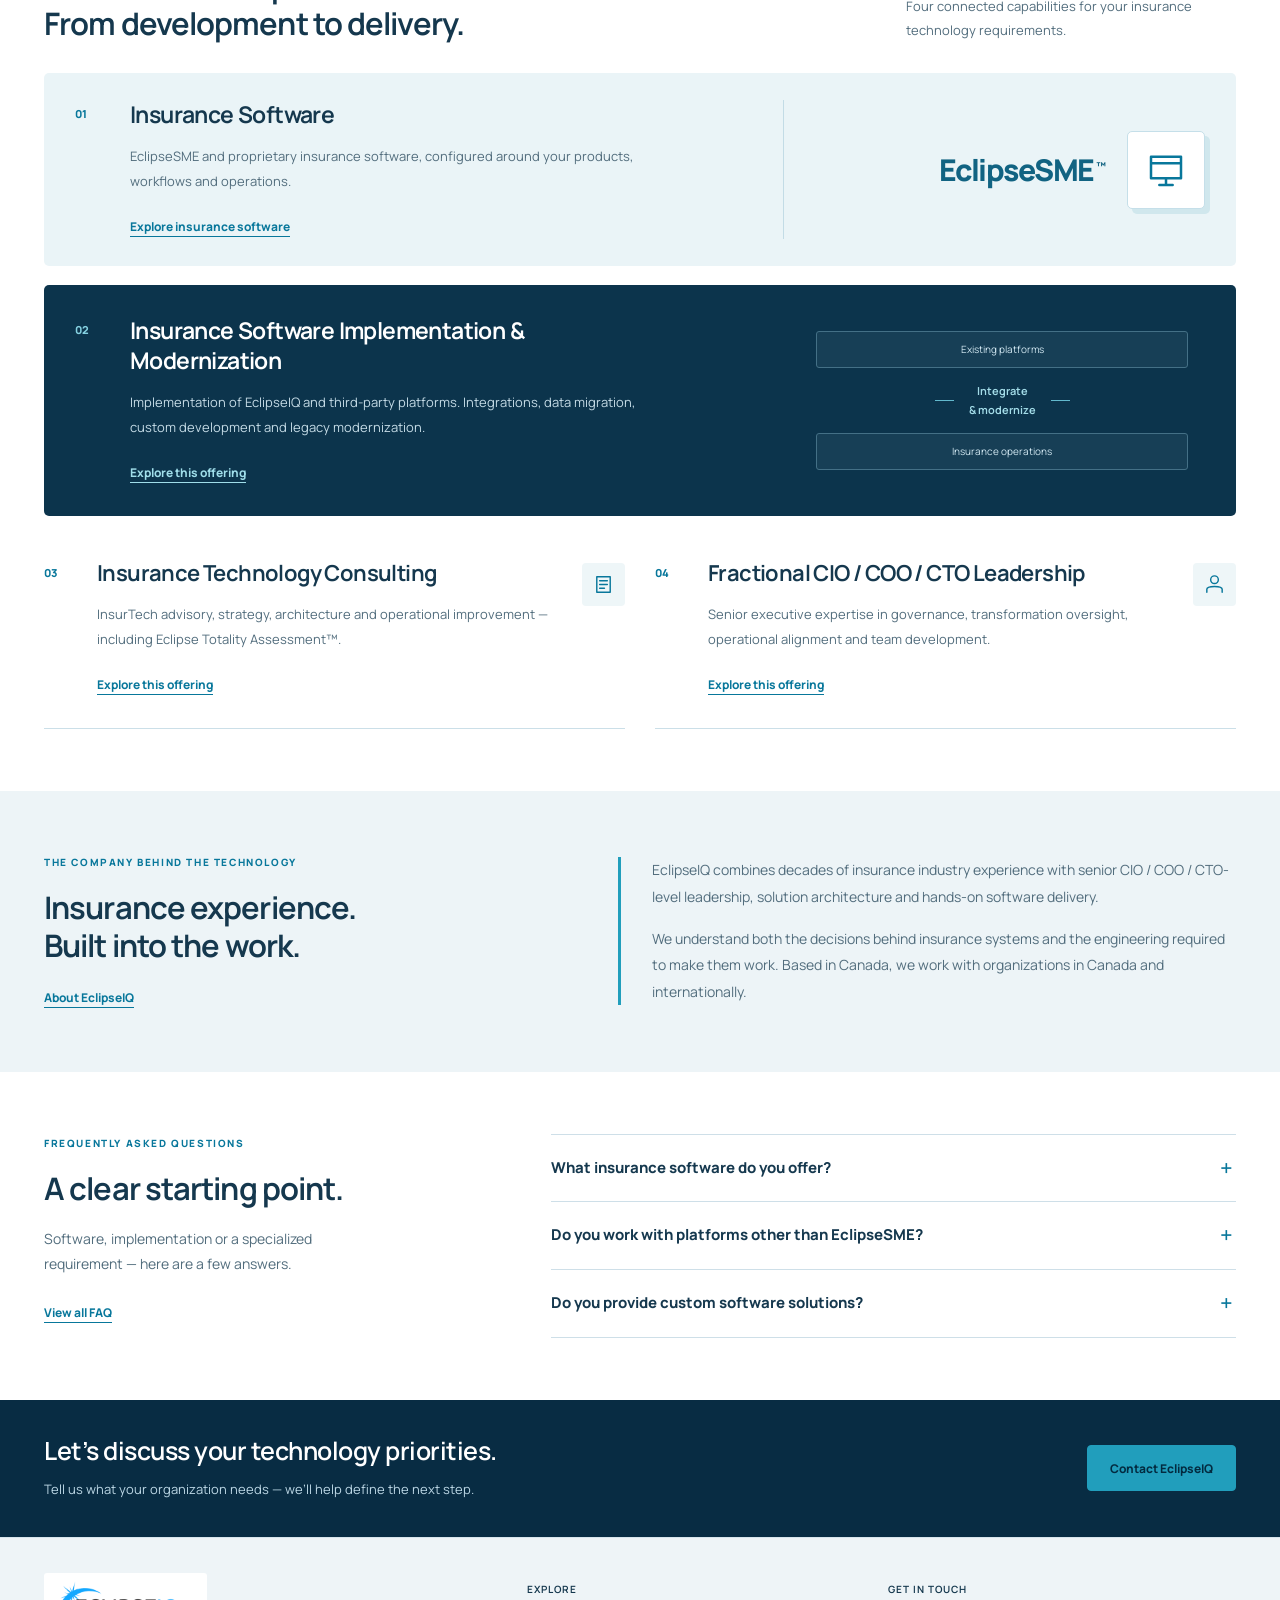
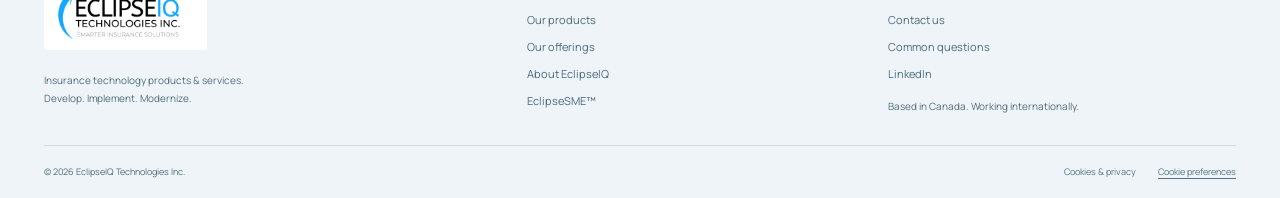
==== commit e0abaeb7: "Reposition EclipseIQ around insurance technology products and delivery" ====
--- a/index.html
+++ b/index.html
@@ -1,9 +1,8 @@
 <!doctype html>
-<html lang="en-CA"><head><meta charset="utf-8"><meta name="viewport" content="width=device-width,initial-scale=1"><title>Insurance technology solutions | EclipseIQ Technologies Inc.</title><meta name="description" content="EclipseIQ Technologies Inc. combines insurance software, technology consulting, software engineering and fractional CIO / COO / CTO leadership."><meta name="theme-color" content="#023047"><meta name="referrer" content="strict-origin-when-cross-origin"><link rel="canonical" href="https://eclipseiq.ca/"><meta property="og:type" content="website"><meta property="og:locale" content="en_CA"><meta property="og:site_name" content="EclipseIQ Technologies Inc."><meta property="og:title" content="Insurance technology solutions"><meta property="og:description" content="EclipseIQ Technologies Inc. combines insurance software, technology consulting, software engineering and fractional CIO / COO / CTO leadership."><meta property="og:url" content="https://eclipseiq.ca/"><meta property="og:image" content="https://eclipseiq.ca/assets/social.png"><meta property="og:image:alt" content="EclipseIQ — Insurance technology solutions. Software, consulting and senior leadership."><meta name="twitter:card" content="summary_large_image"><link rel="icon" href="./assets/eclipseiq-logo-original.png" type="image/png"><link rel="preload" href="./assets/fonts/manrope.woff2" as="font" type="font/woff2" crossorigin><link rel="stylesheet" href="./assets/styles.css"><script src="./assets/config.js" defer></script><script src="./assets/site.js" defer></script><script src="./assets/consent.js" defer></script><script type="application/ld+json">{"@context": "https://schema.org", "@type": "Organization", "name": "EclipseIQ Technologies Inc.", "url": "https://eclipseiq.ca/", "logo": "https://eclipseiq.ca/assets/eclipseiq-logo-original.png", "description": "EclipseIQ Technologies Inc. combines insurance software, technology consulting, software engineering and fractional CIO / COO / CTO leadership.", "sameAs": ["https://www.linkedin.com/company/eclipseiq"]}</script></head>
-<body class="page-home"><a class="skip-link" href="#main">Skip to content</a><header class="header"><div class="container header-inner"><a class="brand" href="./index.html" aria-label="EclipseIQ Technologies Inc. home"><img src="./assets/eclipseiq-logo-original.png" width="202" height="88" alt="EclipseIQ Technologies Inc. — Smarter Insurance Solutions"></a><button class="menu-toggle" aria-expanded="false" aria-controls="navigation" hidden>Menu <svg class="icon" viewBox="0 0 24 24" fill="none" stroke="currentColor" stroke-width="1.5" stroke-linecap="round" stroke-linejoin="round" aria-hidden="true"><path d="M4 6h16M4 12h16M4 18h16"/></svg></button><nav id="navigation" aria-label="Main navigation"><a href="./services/index.html">Services</a><a href="./about/index.html">Company</a><a href="./index.html#eclipsesme">EclipseSME™</a><a class="button nav-contact" href="./contact/index.html">Contact us</a></nav></div></header><main id="main"><section class="home-hero"><div class="container hero-layout"><div class="hero-copy"><p class="eyebrow">EclipseIQ Technologies Inc.</p><h1>Insurance technology.<br><span>Software, consulting<br>and senior leadership.</span></h1><p>We help insurers, MGAs and specialty insurance organizations modernize systems and operations — from technology strategy to software delivery.</p><div class="actions"><a class="button" href="./services/index.html">Explore our services</a><a class="text-link" href="./contact/index.html">Talk to us</a></div></div><figure class="hero-photo"><img src="./assets/insurance-engineering.png" width="1536" height="1024" alt="Illustrative engineering workspace with source code, operational software and technical plans" fetchpriority="high"><figcaption><span>Our focus</span>Technology that supports the way your insurance business works.</figcaption></figure></div></section>
-<section class="audience"><div class="container"><span>Who we work with</span><p>Insurers <i>·</i> MGAs <i>·</i> Reinsurers <i>·</i> Brokers <i>·</i> Underwriting organizations</p></div></section>
-<section class="section" id="offerings-section"><div id="capabilities"></div><div class="container"><div class="section-heading"><div><p class="eyebrow">How we can help</p><h2>Insurance knowledge.<br>Practical technology expertise.</h2></div><p>Support for the decisions, systems and people behind your operations.</p></div><div class="service-overview"><article class="service-consulting"><div class="service-media" aria-hidden="true"><img src="./assets/insurance-planning.png" alt="" width="800" height="534" loading="lazy"></div><svg class="icon" viewBox="0 0 24 24" fill="none" stroke="currentColor" stroke-width="1.5" stroke-linecap="round" stroke-linejoin="round" aria-hidden="true"><path d="M5 4h14v16H5zM8 8h8M8 12h8M8 16h5"/></svg><h3>Technology consulting</h3><p>Assess your systems, align technology with business priorities and plan the improvements that matter.</p><a class="text-link" href="./services/index.html#consulting">View capabilities</a></article><article class="service-transformation"><div class="service-media" aria-hidden="true"><img src="./assets/insurance-engineering.png" alt="" width="800" height="534" loading="lazy"></div><svg class="icon" viewBox="0 0 24 24" fill="none" stroke="currentColor" stroke-width="1.5" stroke-linecap="round" stroke-linejoin="round" aria-hidden="true"><path d="m8 7-5 5 5 5M16 7l5 5-5 5M14 4l-4 16"/></svg><h3>Software engineering & modernization</h3><p>Develop software, modernize existing systems and connect platforms, workflows and data.</p><a class="text-link" href="./services/index.html#transformation">View capabilities</a></article><article class="service-leadership"><div class="service-media" aria-hidden="true"><img src="./assets/insurance-leadership.png" alt="" width="800" height="534" loading="lazy"></div><svg class="icon" viewBox="0 0 24 24" fill="none" stroke="currentColor" stroke-width="1.5" stroke-linecap="round" stroke-linejoin="round" aria-hidden="true"><path d="M4 20v-3c0-4 16-4 16 0v3M12 11a4 4 0 1 0 0-8 4 4 0 0 0 0 8"/></svg><h3>Fractional CIO / COO / CTO leadership</h3><p>Bring experienced CIO, COO or CTO leadership to strategy, delivery and operational change.</p><a class="text-link" href="./services/index.html#leadership">View capabilities</a></article></div></div></section>
-<section class="product-section" id="eclipsesme"><div class="container product-layout"><div><img class="product-art" src="./assets/insurance-documents.svg" width="400" height="290" alt="" aria-hidden="true" loading="lazy"><p class="eyebrow">Our insurance software</p><h2>EclipseSME<span>™</span></h2><p class="product-subtitle">A product of EclipseIQ Technologies Inc.</p></div><div class="product-copy"><h3>Cloud software for insurance operations.</h3><p>EclipseSME brings underwriting, policy administration, billing and reporting into a configurable platform for MGAs, insurers and specialty insurance businesses — helping teams reduce manual work and manage the policy lifecycle in one place.</p><div class="product-features"><span>Configurable products & workflows</span><span>Partner integrations</span><span>Role-based access & reporting</span></div><div class="product-actions"><a class="button button-light" href="https://eclipsesme.com/contact/" target="_blank" rel="noopener noreferrer">Request a Demo<span class="sr-only"> (opens in a new tab)</span></a><a class="text-link" href="https://eclipsesme.com/" target="_blank" rel="noopener noreferrer">Explore EclipseSME<span class="sr-only"> (opens in a new tab)</span></a></div></div></div></section>
-<section class="section" id="company"><div class="container company-summary"><div><p class="eyebrow">About EclipseIQ</p><h2>Insurance experience.<br>Across technology and operations.</h2></div><div><p>EclipseIQ combines decades of insurance industry experience with senior CIO / COO / CTO-level leadership, insurance operations knowledge and solution architecture.</p><p>That experience extends to hands-on software delivery: connecting technology decisions to underwriting, policy administration and day-to-day operations, from architecture through implementation.</p><a class="text-link" href="./about/index.html">More about EclipseIQ</a></div></div></section><section class="contact-strip"><div class="container"><div><h2>Let’s discuss your technology priorities.</h2><p>Tell us what your organization needs — we’ll help define the next step.</p></div><a class="button" href="./contact/index.html">Contact EclipseIQ</a></div></section></main>
-<footer class="footer"><div class="container footer-content"><div class="footer-brand"><a class="brand" href="./index.html"><img src="./assets/eclipseiq-logo-original.png" width="202" height="88" alt="EclipseIQ Technologies Inc. — Smarter Insurance Solutions"></a><p>Insurance technology solutions.<br>Software, consulting and senior leadership.</p></div><div><h2>Explore</h2><a href="./services/index.html">Services & capabilities</a><a href="./about/index.html">About EclipseIQ</a><a href="./index.html#eclipsesme">EclipseSME™</a></div><div><h2>Get in touch</h2><a href="./contact/index.html">Contact us</a><a href="./faq/index.html">Common questions</a><a class="footer-social" href="https://www.linkedin.com/company/eclipseiq" target="_blank" rel="noopener noreferrer">LinkedIn<span class="sr-only"> (opens in a new tab)</span></a><p>Based in Canada. Working internationally.</p></div></div><div class="container footer-bottom"><p>© 2026 EclipseIQ Technologies Inc.</p><div><a href="./privacy-policy/index.html">Cookies & privacy</a><button class="cookie-preferences" hidden>Cookie preferences</button></div></div></footer>
+<html lang="en-CA"><head><meta charset="utf-8"><meta name="viewport" content="width=device-width,initial-scale=1"><title>Insurance technology products &amp; services | EclipseIQ Technologies Inc.</title><meta name="description" content="EclipseIQ develops insurance software products and delivers implementation, integration, modernization, InsurTech consulting and fractional executive leadership."><meta name="theme-color" content="#023047"><meta name="referrer" content="strict-origin-when-cross-origin"><link rel="canonical" href="https://eclipseiq.ca/"><meta property="og:type" content="website"><meta property="og:locale" content="en_CA"><meta property="og:site_name" content="EclipseIQ Technologies Inc."><meta property="og:title" content="Insurance technology products &amp; services"><meta property="og:description" content="EclipseIQ develops insurance software products and delivers implementation, integration, modernization, InsurTech consulting and fractional executive leadership."><meta property="og:url" content="https://eclipseiq.ca/"><meta property="og:image" content="https://eclipseiq.ca/assets/social.png"><meta property="og:image:alt" content="EclipseIQ — Insurance technology products and services."><meta name="twitter:card" content="summary_large_image"><link rel="icon" href="./assets/eclipseiq-logo-original.png" type="image/png"><link rel="preload" href="./assets/fonts/manrope.woff2" as="font" type="font/woff2" crossorigin><link rel="stylesheet" href="./assets/styles.css"><script src="./assets/config.js" defer></script><script src="./assets/site.js" defer></script><script src="./assets/consent.js" defer></script><script type="application/ld+json">{"@context": "https://schema.org", "@type": "Organization", "name": "EclipseIQ Technologies Inc.", "url": "https://eclipseiq.ca/", "logo": "https://eclipseiq.ca/assets/eclipseiq-logo-original.png", "description": "EclipseIQ develops insurance software products and delivers implementation, integration, modernization, InsurTech consulting and fractional executive leadership.", "sameAs": ["https://www.linkedin.com/company/eclipseiq"]}</script></head>
+<body class="page-home"><a class="skip-link" href="#main">Skip to content</a><header class="header"><div class="container header-inner"><a class="brand" href="./index.html" aria-label="EclipseIQ Technologies Inc. home"><img src="./assets/eclipseiq-logo-original.png" width="202" height="88" alt="EclipseIQ Technologies Inc. — Smarter Insurance Solutions"></a><button class="menu-toggle" aria-expanded="false" aria-controls="navigation" hidden>Menu <svg class="icon" viewBox="0 0 24 24" fill="none" stroke="currentColor" stroke-width="1.5" stroke-linecap="round" stroke-linejoin="round" aria-hidden="true"><path d="M4 6h16M4 12h16M4 18h16"/></svg></button><nav id="navigation" aria-label="Main navigation"><a href="./products/index.html">Products</a><a href="./services/index.html">Our Offerings</a><a href="./about/index.html">Company</a><a href="./faq/index.html">FAQ</a><a class="button nav-contact" href="./contact/index.html">Contact us</a></nav></div></header><main id="main"><section class="tech-hero"><div class="container tech-hero-grid"><div class="hero-copy"><p class="eyebrow">Insurance technology products & services</p><h1>Insurance software.<br><span>Built, implemented<br>and supported.</span></h1><p>EclipseIQ develops proprietary insurance products and delivers the expertise to implement, integrate and modernize insurance systems.</p><div class="actions"><a class="button" href="./products/index.html">Explore our products</a><a class="text-link" href="#offerings-section">Our offerings</a></div><div class="hero-foundation"><span>Product development</span><span>Engineering & implementation</span><span>Insurance expertise</span></div></div><div class="hero-workspace"><div class="workspace-title"><span>SOFTWARE + DELIVERY EXPERTISE</span><span>ECLIPSEIQ</span></div><div class="workspace-document"><div class="document-head"><svg class="icon" viewBox="0 0 24 24" fill="none" stroke="currentColor" stroke-width="1.5" stroke-linecap="round" stroke-linejoin="round" aria-hidden="true"><path d="M3 4h18v13H3zM8 21h8M12 17v4M3 8h18"/></svg><div><span>OUR FLAGSHIP PRODUCT</span><strong>EclipseSME<sup>™</sup></strong></div></div><p>Configurable insurance software.</p><div class="workspace-capabilities"><span>Underwriting</span><span>Policy administration</span><span>Billing</span><span>Reporting</span></div></div><div class="workspace-delivery"><div><svg class="icon" viewBox="0 0 24 24" fill="none" stroke="currentColor" stroke-width="1.5" stroke-linecap="round" stroke-linejoin="round" aria-hidden="true"><path d="m8 7-5 5 5 5M16 7l5 5-5 5M14 4l-4 16"/></svg><span>Implementation<br>& integration</span></div><div><svg class="icon" viewBox="0 0 24 24" fill="none" stroke="currentColor" stroke-width="1.5" stroke-linecap="round" stroke-linejoin="round" aria-hidden="true"><path d="M5 4h14v16H5zM8 8h8M8 12h8M8 16h5"/></svg><span>Architecture<br>& modernization</span></div></div><p class="workspace-caption">Insurance capabilities illustrated · not a product screen</p></div></div></section>
+<section class="audience"><div class="container"><p>Built for the business of insurance</p><div><span>Insurers</span><span>MGAs</span><span>Reinsurers</span><span>Brokers & underwriting organizations</span></div></div></section>
+<section class="section products-section"><div class="container"><div class="section-heading"><div><p class="eyebrow">Our products</p><h2>Insurance software.<br>Developed by EclipseIQ.</h2></div><p>Proprietary insurance technology, backed by the people who build and implement it.</p></div><article class="product-feature" id="eclipsesme"><div class="product-description"><span class="product-tag">Flagship product</span><p class="product-name">EclipseSME<sup>™</sup></p><h3>The policy lifecycle. In one configurable platform.</h3><p>EclipseSME brings underwriting, policy administration, billing and reporting together for MGAs, insurers and specialty insurance organizations.</p><p>Configure products and workflows around your operating model, reduce manual work and connect your insurance partners.</p><div class="actions"><a class="button" href="https://eclipsesme.com/contact/" target="_blank" rel="noopener noreferrer">Request a Demo<span class="sr-only"> (opens in a new tab)</span></a><a class="text-link" href="https://eclipsesme.com/" target="_blank" rel="noopener noreferrer">Explore EclipseSME<span class="sr-only"> (opens in a new tab)</span></a></div><p class="product-byline">A product of EclipseIQ Technologies Inc.</p></div><div class="platform-visual" aria-label="EclipseSME capability illustration, not a product screen"><div class="visual-top"><span>EclipseSME<sup>™</sup></span><span>CAPABILITY ILLUSTRATION</span></div><div class="policy-view"><div class="policy-rail"><span>Underwriting &amp; policy administration</span><span>Billing &amp; receivables</span><span>Reporting &amp; operational visibility</span><span>Partner integrations &amp; role-based access</span></div><div class="policy-document"><div class="document-symbol"><svg class="icon" viewBox="0 0 24 24" fill="none" stroke="currentColor" stroke-width="1.5" stroke-linecap="round" stroke-linejoin="round" aria-hidden="true"><path d="M3 4h18v13H3zM8 21h8M12 17v4M3 8h18"/></svg></div><span class="document-type">Policy lifecycle</span><strong>From submission to renewal.</strong><div class="policy-stages"><span>Quote</span><span>Bind</span><span>Renew</span></div><div class="document-lines" aria-hidden="true"><i></i><i></i><i></i></div></div></div><div class="visual-foot"><span>Configurable workflows</span><span>Partner integrations</span><span>Role-based access</span></div></div></article><div class="section-foot"><a class="text-link" href="./products/index.html">Discover our products</a><span>Built by EclipseIQ. Supported by our implementation expertise.</span></div></div></section>
+<section class="section offerings-section" id="offerings-section"><div id="capabilities"></div><div class="container"><div class="section-heading"><div><p class="eyebrow">Our Offerings</p><h2>Products and expertise.<br>From development to delivery.</h2></div><p>Four connected capabilities for your insurance technology requirements.</p></div><div class="offerings-composition"><article class="offering offering-software"><span class="offering-number">01</span><div class="offering-copy"><h3>Insurance Software</h3><p>EclipseSME and proprietary insurance software, configured around your products, workflows and operations.</p><a class="text-link" href="./products/index.html">Explore insurance software</a></div><div class="offering-software-art" aria-hidden="true"><span>EclipseSME<sup>™</sup></span><div><svg class="icon" viewBox="0 0 24 24" fill="none" stroke="currentColor" stroke-width="1.5" stroke-linecap="round" stroke-linejoin="round" aria-hidden="true"><path d="M3 4h18v13H3zM8 21h8M12 17v4M3 8h18"/></svg></div></div></article><article class="offering offering-transformation"><span class="offering-number">02</span><div class="offering-copy"><h3>Insurance Software Implementation & Modernization</h3><p>Implementation of EclipseIQ and third-party platforms. Integrations, data migration, custom development and legacy modernization.</p><a class="text-link" href="./services/index.html#transformation">Explore this offering</a></div><div class="delivery-art" aria-label="Implementation connects existing systems, data and insurance operations"><span>Existing platforms</span><div><i></i><b>Integrate<br>& modernize</b><i></i></div><span>Insurance operations</span></div></article><article class="offering offering-consulting"><span class="offering-number">03</span><div class="offering-copy"><h3>Insurance Technology Consulting</h3><p>InsurTech advisory, strategy, architecture and operational improvement — including Eclipse Totality Assessment™.</p><a class="text-link" href="./services/index.html#consulting">Explore this offering</a></div><div class="offering-icon" aria-hidden="true"><svg class="icon" viewBox="0 0 24 24" fill="none" stroke="currentColor" stroke-width="1.5" stroke-linecap="round" stroke-linejoin="round" aria-hidden="true"><path d="M5 4h14v16H5zM8 8h8M8 12h8M8 16h5"/></svg></div></article><article class="offering offering-leadership"><span class="offering-number">04</span><div class="offering-copy"><h3>Fractional CIO / COO / CTO Leadership</h3><p>Senior executive expertise in governance, transformation oversight, operational alignment and team development.</p><a class="text-link" href="./services/index.html#leadership">Explore this offering</a></div><div class="offering-icon" aria-hidden="true"><svg class="icon" viewBox="0 0 24 24" fill="none" stroke="currentColor" stroke-width="1.5" stroke-linecap="round" stroke-linejoin="round" aria-hidden="true"><path d="M4 20v-3c0-4 16-4 16 0v3M12 11a4 4 0 1 0 0-8 4 4 0 0 0 0 8"/></svg></div></article></div></div></section><section class="section company-section" id="company"><div class="container company-summary"><div><p class="eyebrow">The company behind the technology</p><h2>Insurance experience.<br>Built into the work.</h2><a class="text-link" href="./about/index.html">About EclipseIQ</a></div><div><p>EclipseIQ combines decades of insurance industry experience with senior CIO / COO / CTO-level leadership, solution architecture and hands-on software delivery.</p><p>We understand both the decisions behind insurance systems and the engineering required to make them work. Based in Canada, we work with organizations in Canada and internationally.</p></div></div></section><section class="section faq-preview"><div class="container faq-preview-layout"><div><p class="eyebrow">Frequently asked questions</p><h2>A clear starting point.</h2><p>Software, implementation or a specialized requirement — here are a few answers.</p><a class="text-link" href="./faq/index.html">View all FAQ</a></div><div class="faq-list"><details id="home-q-0"><summary>What insurance software do you offer?</summary><p>EclipseSME™ is our flagship product: configurable cloud software for underwriting, policy administration, billing and reporting. It is designed for MGAs, insurers and specialty insurance organizations.</p></details><details id="home-q-2"><summary>Do you work with platforms other than EclipseSME?</summary><p>Yes. We provide advisory, implementation, integration and modernization services for third-party insurance platforms, as well as custom development.</p></details><details id="home-q-3"><summary>Do you provide custom software solutions?</summary><p>Yes. We develop software and integrations for specialized insurance requirements. We also configure EclipseSME products, workflows, forms and business rules to fit your operations.</p></details></div></div></section><section class="contact-strip"><div class="container"><div><h2>Let’s discuss your technology priorities.</h2><p>Tell us what your organization needs — we’ll help define the next step.</p></div><a class="button" href="./contact/index.html">Contact EclipseIQ</a></div></section></main>
+<footer class="footer"><div class="container footer-content"><div class="footer-brand"><a class="brand" href="./index.html"><img src="./assets/eclipseiq-logo-original.png" width="202" height="88" alt="EclipseIQ Technologies Inc. — Smarter Insurance Solutions"></a><p>Insurance technology products & services.<br>Develop. Implement. Modernize.</p></div><div><h2>Explore</h2><a href="./products/index.html">Our products</a><a href="./services/index.html">Our offerings</a><a href="./about/index.html">About EclipseIQ</a><a href="./index.html#eclipsesme">EclipseSME™</a></div><div><h2>Get in touch</h2><a href="./contact/index.html">Contact us</a><a href="./faq/index.html">Common questions</a><a class="footer-social" href="https://www.linkedin.com/company/eclipseiq" target="_blank" rel="noopener noreferrer">LinkedIn<span class="sr-only"> (opens in a new tab)</span></a><p>Based in Canada. Working internationally.</p></div></div><div class="container footer-bottom"><p>© 2026 EclipseIQ Technologies Inc.</p><div><a href="./privacy-policy/index.html">Cookies & privacy</a><button class="cookie-preferences" hidden>Cookie preferences</button></div></div></footer>
 <section id="cookie-banner" class="cookie-banner" aria-labelledby="cookie-title" hidden><div><h2 id="cookie-title">Your privacy choices</h2><p>Optional cookies help us understand website usage. Accept or reject them and change your choice at any time. <a href="./privacy-policy/index.html">Cookies & privacy</a></p></div><div class="cookie-actions"><button class="button button-small" data-cookie-choice="accepted">Accept</button><button class="button button-outline button-small" data-cookie-choice="rejected">Reject</button></div></section></body></html>
--- a/assets/styles.css
+++ b/assets/styles.css
@@ -1,40 +1,22 @@
 @font-face{font-family:Manrope;src:url('fonts/manrope.woff2') format('woff2');font-weight:200 800;font-display:swap}
-:root{--navy:#023047;--blue:#08769a;--turquoise:#219ebc;--ink:#17394d;--muted:#526b79;--pale:#f0f6f8;--line:#d9e4e9;--white:#fff}*{box-sizing:border-box}html{scroll-behavior:smooth;scroll-padding-top:26px}body{margin:0;color:var(--ink);background:#fff;font-family:Manrope,Arial,sans-serif;font-size:15px;line-height:1.75}h1,h2,h3,p,figure{margin:0}h1,h2,h3{font-weight:700;line-height:1.24}h1{font-size:42px;letter-spacing:-1.45px}h2{font-size:29px;letter-spacing:-.8px}h3{font-size:19px;letter-spacing:-.35px}p{color:var(--muted)}a{color:inherit;text-decoration:none}a:hover{color:var(--blue)}img{display:block;max-width:100%;height:auto}button,input,select,textarea{font:inherit}button,a,input,select,textarea,summary{-webkit-tap-highlight-color:transparent}a:focus-visible,button:focus-visible,input:focus-visible,select:focus-visible,textarea:focus-visible,summary:focus-visible{outline:3px solid #13a8ff;outline-offset:4px}button{cursor:pointer}button:disabled{cursor:not-allowed;opacity:.6}[hidden]{display:none!important}.container{width:min(1160px,calc(100% - 80px));margin-inline:auto}.section{padding:65px 0}.eyebrow{font-size:11px;font-weight:800;letter-spacing:1.45px;text-transform:uppercase;color:var(--blue);margin-bottom:16px}.icon{width:25px;height:25px;flex-shrink:0;display:block}.button{display:inline-flex;align-items:center;justify-content:center;gap:12px;padding:12px 22px;min-height:46px;border:1px solid var(--blue);border-radius:4px;background:var(--blue);color:#fff;font-size:13px;line-height:1.5;font-weight:750;white-space:normal;text-align:center}.button:hover{background:#035b7c;color:white;border-color:#035b7c}.button-outline{color:var(--navy);background:transparent;border-color:#b6c9d3}.button-outline:hover{color:var(--navy);background:#e8f2f5;border-color:#8eacbc}.button-light{background:white;color:var(--navy);border-color:white}.button-light:hover{background:#dff1f5;color:var(--navy);border-color:#dff1f5}.button-small{padding:10px 19px;min-height:40px}.text-link{font-weight:750;font-size:13px;color:var(--blue);text-decoration:underline;text-underline-offset:5px;text-decoration-thickness:1px}.text-link:hover{text-decoration-thickness:2px}.actions{display:flex;gap:24px;align-items:center;flex-wrap:wrap;margin-top:26px}.sr-only{position:absolute;width:1px;height:1px;padding:0;margin:-1px;overflow:hidden;clip:rect(0,0,0,0);white-space:nowrap;border:0}.skip-link{position:absolute;left:16px;top:-100px;background:white;padding:12px;z-index:100}.skip-link:focus{top:10px}.header{background:#fff;border-bottom:1px solid #e6edef}.header-inner{min-height:100px;display:flex;align-items:center;justify-content:space-between;gap:25px;position:relative}.brand{display:inline-block;flex-shrink:0;background:white}.brand img{width:172px;height:auto}.header nav{display:flex;gap:30px;align-items:center;font-size:13px;font-weight:700}.header nav a[aria-current=page]{color:var(--blue);text-decoration:underline;text-underline-offset:7px}.header .nav-contact{font-size:12px;padding:11px 20px}.menu-toggle{display:none;align-items:center;gap:10px;background:white;color:var(--ink);border:1px solid #b9ced8;border-radius:4px;padding:9px 12px;font-size:12px}.menu-toggle .icon{width:19px;height:19px}
-/* Homepage: a direct introduction, three service areas, product and company. */
-.home-hero{background:#f0f6f8}.hero-layout{display:grid;grid-template-columns:1.1fr 1fr;gap:52px;align-items:center;padding-block:49px}.hero-copy h1{font-size:42px;line-height:1.22}.hero-copy h1>span{color:var(--blue);font-weight:600}.hero-copy>p:not(.eyebrow){margin-top:22px;max-width:500px;font-size:15px;line-height:1.85}.hero-photo{overflow:hidden;border-radius:6px;background:#fff;box-shadow:0 10px 30px #0230470b}.hero-photo>img{width:100%;aspect-ratio:1.7;object-fit:cover;object-position:center}.hero-photo figcaption{padding:19px 23px;font-size:13px;color:var(--ink);font-weight:650;line-height:1.6}.hero-photo figcaption span{display:block;color:var(--blue);font-size:9px;font-weight:800;letter-spacing:1.3px;text-transform:uppercase;margin-bottom:6px}.audience{border-bottom:1px solid var(--line);padding-block:22px}.audience>.container{display:flex;align-items:center;justify-content:space-between;gap:25px}.audience span{color:var(--muted);font-size:10px;text-transform:uppercase;font-weight:750;letter-spacing:1px}.audience p{font-weight:650;color:var(--ink);font-size:12px}.audience i{font-style:normal;color:var(--turquoise);padding:0 12px}.section-heading{display:flex;justify-content:space-between;align-items:end;gap:40px;margin-bottom:34px}.section-heading>p{max-width:310px;font-size:14px}.service-overview{display:grid;grid-template-columns:repeat(3,1fr);gap:35px}.service-overview article{padding-top:25px;border-top:1px solid var(--line)}.service-overview .icon{color:var(--blue);margin-bottom:18px;width:29px;height:29px}.service-overview h3{font-size:20px;max-width:290px}.service-overview p{font-size:14px;margin-top:15px;margin-bottom:20px}.service-overview .text-link{font-size:12px}.product-section{background:var(--navy);color:#fff;padding:49px 0}.product-layout{display:grid;grid-template-columns:.85fr 1.5fr;gap:65px;align-items:center}.product-section .eyebrow{color:#88d5e2;font-size:10px}.product-section h2{font-size:38px;letter-spacing:-1.5px}.product-section h2>span{font-size:14px;vertical-align:top;line-height:2}.product-subtitle{color:#b2d0dc;font-size:11px;margin-top:10px}.product-copy h3{font-size:24px}.product-copy>p{color:#d0e0e7;font-size:14px;max-width:650px;margin-top:14px}.product-features{display:flex;flex-wrap:wrap;gap:7px 22px;color:#c1dde8;font-size:10px;margin-top:19px}.product-features span:before{content:'✓';margin-right:7px;color:#86dbe7}.product-copy .button{margin-top:22px;font-size:12px;padding:10px 18px;min-height:42px}.company-summary{display:grid;grid-template-columns:1fr 1.1fr;gap:75px;align-items:start}.company-summary p:not(.eyebrow){font-size:14px;margin-bottom:16px}.contact-strip{background:#eaf3f6;padding-block:37px}.contact-strip>.container{display:flex;justify-content:space-between;gap:35px;align-items:center}.contact-strip h2{font-size:25px}.contact-strip p{font-size:13px;margin-top:10px}.contact-strip .button{flex-shrink:0}
-/* Shared page layouts. */
-.page-intro{padding:46px 0;background:var(--pale)}.page-intro h1{font-size:38px;max-width:900px}.intro-copy{max-width:720px;font-size:15px;margin-top:19px}.service-jump{display:flex;flex-wrap:wrap;gap:12px 25px;padding-bottom:27px;border-bottom:1px solid var(--line);margin-bottom:8px}.service-jump .text-link{font-size:12px}.service-detail{display:grid;grid-template-columns:1fr 1.5fr;gap:60px;padding:35px 0;border-bottom:1px solid var(--line);scroll-margin-top:25px}.service-title .icon{color:var(--blue);margin-bottom:16px;width:28px;height:28px}.service-title h2{font-size:25px;max-width:370px}.service-detail p{font-size:14px}.service-detail ul{padding-left:20px;font-size:13px;margin-top:16px;margin-bottom:12px;color:var(--muted)}.service-detail li{margin-top:5px}.service-detail li::marker{color:var(--turquoise)}.service-note{background:var(--pale);border-radius:4px;padding:14px 17px;margin-top:19px;font-size:12px!important}.supporting-services{background:var(--pale);padding:28px;border-radius:5px;margin-top:32px}.supporting-services>h2{font-size:23px;margin-bottom:24px}.supporting-services>div{display:grid;grid-template-columns:repeat(3,1fr);gap:30px}.supporting-services h3{font-size:16px}.supporting-services p{font-size:12px;margin-top:11px}.about-layout{display:grid;grid-template-columns:.9fr 1.2fr;align-items:center;gap:60px}.about-layout figure{overflow:hidden;border-radius:6px}.about-layout figure img{width:100%;aspect-ratio:1.15;object-fit:cover}.about-layout h2{margin-bottom:20px}.about-layout p:not(.eyebrow){margin-top:15px;font-size:14px}.approach-section{background:var(--pale)}.approach-list{display:grid;grid-template-columns:repeat(3,1fr);gap:35px}.approach-list h3{font-size:19px}.approach-list p{font-size:14px;margin-top:13px}.faq-container{max-width:870px}.faq-list details{padding:21px 0;border-bottom:1px solid var(--line)}.faq-list details:first-child{border-top:1px solid var(--line)}.faq-list summary{cursor:pointer;font-size:17px;font-weight:700;line-height:1.6;padding-right:10px;list-style-position:outside;margin-left:20px}.faq-list summary::marker{color:var(--blue);font-size:12px}.faq-list details>p{padding-left:20px;font-size:14px;max-width:780px;margin-top:14px}.faq-followup{margin-top:28px;font-size:14px}.legal{max-width:850px}.legal h2{font-size:24px;margin-top:35px;margin-bottom:15px}.legal .eyebrow{font-size:10px}.legal p:not(.eyebrow){font-size:14px;margin-bottom:14px}.legal a{color:var(--blue);text-decoration:underline;text-underline-offset:3px}
-/* Keep the original inquiry delivery and consent behaviour. */
-.contact-layout{display:grid;grid-template-columns:.75fr 1.5fr;gap:75px;align-items:start}.contact-layout aside h2{font-size:27px}.contact-layout aside>p{margin-top:20px;font-size:14px}.contact-layout aside .contact-discretion{font-size:12px;padding-top:20px;border-top:1px solid var(--line);margin-top:27px}.contact-form-wrap{background:#fff;border:1px solid var(--line);border-radius:6px;padding:30px;min-width:0}.form-note{font-size:12px;background:var(--pale);padding:14px 16px;border-radius:4px;margin-bottom:24px}.form-grid{display:grid;grid-template-columns:1fr 1fr;gap:0 22px}form label,form legend{display:block;font-size:12px;font-weight:750;color:var(--ink);margin-bottom:8px}form label>span{font-size:10px;font-weight:500;color:var(--muted)}form input:not([type=checkbox]),form select,form textarea{width:100%;min-width:0;max-width:100%;border:1px solid #afc4d0;background:#fff;color:var(--ink);border-radius:3px;padding:10px 12px;margin-bottom:20px;font-size:14px;line-height:1.5}form input:not([type=checkbox]),form select{min-height:44px}form textarea{resize:vertical;display:block}form select{padding-right:25px}form fieldset{border:0;padding:0;margin:0 0 18px;min-width:0}form legend{padding:0}.field-hint{font-size:11px;margin-top:-3px;margin-bottom:13px;line-height:1.7}.contact-options{display:flex;gap:20px;flex-wrap:wrap}.contact-options label{display:flex;gap:8px;align-items:center;font-size:12px;font-weight:550;margin:0}.contact-options input{accent-color:var(--blue);width:16px;height:16px;margin:0}.honeypot{position:absolute;left:-9999px;opacity:0;pointer-events:none}.form-privacy{font-size:11px;line-height:1.8;margin-bottom:22px}.form-privacy a{text-decoration:underline;text-underline-offset:3px;color:var(--blue)}form .button .icon{width:17px;height:17px}.form-status{padding:15px;background:#fff3ef;color:#8b3521;font-size:12px;line-height:1.8;margin-top:18px;border-radius:4px}.form-status[data-state=success],.form-status[data-state=simulation]{background:#e8f6ef;color:#246046}.form-status[data-state=pending]{background:var(--pale);color:var(--ink)}
-.footer{background:#f8fafb;padding-top:38px;border-top:1px solid var(--line)}.footer-content{display:grid;grid-template-columns:1.3fr .8fr 1.1fr;gap:65px;padding-bottom:30px}.footer .brand img{width:150px}.footer-brand p{font-size:11px;margin-top:14px}.footer-content h2{font-size:12px;margin:12px 0 14px;letter-spacing:0}.footer-content>div>a:not(.brand){display:block;font-size:12px;color:var(--muted);margin-bottom:7px;width:max-content;max-width:100%}.footer-content>div>a:hover{color:var(--blue);text-decoration:underline}.footer-content>div>p{font-size:11px;margin-top:13px}.footer-bottom{display:flex;justify-content:space-between;gap:25px;align-items:center;border-top:1px solid var(--line);padding-block:19px;font-size:10px;color:var(--muted)}.footer-bottom>div{display:flex;gap:22px;align-items:center}.cookie-preferences{padding:0;background:none;border:0;color:inherit;font-size:10px;text-decoration:underline;text-underline-offset:3px}.cookie-banner{position:fixed;bottom:18px;left:50%;transform:translateX(-50%);z-index:50;display:flex;gap:25px;align-items:center;width:min(850px,calc(100% - 32px));background:#fff;padding:24px;border:1px solid #b8ccd6;box-shadow:0 8px 35px #02304730;border-radius:7px}.cookie-banner h2{font-size:17px;letter-spacing:-.3px;margin-bottom:9px}.cookie-banner p{font-size:11px;line-height:1.8}.cookie-banner p a{text-decoration:underline;text-underline-offset:3px}.cookie-actions{display:flex;gap:9px;flex-shrink:0}.cookie-actions .button{font-size:11px}
-@media(max-width:1050px){.container{width:calc(100% - 56px)}.hero-layout{gap:35px}.hero-copy h1{font-size:35px}.header nav{gap:22px}.service-overview{gap:25px}.product-layout{gap:40px}.company-summary,.contact-layout{gap:45px}.audience i{padding:0 7px}.audience p{font-size:11px}.footer-content{gap:35px}}
-@media(max-width:850px){.js .menu-toggle:not([hidden]){display:inline-flex}.js .header nav{display:none;position:absolute;top:100%;left:-28px;right:-28px;padding:20px 28px;background:white;box-shadow:0 12px 15px #02304712;z-index:30;flex-direction:column;align-items:stretch;gap:4px;border-bottom:1px solid var(--line)}.js .header nav.is-open{display:flex}.js .header nav>a{padding:12px 0}.js .header nav>.button{padding:12px 18px;margin-top:9px}.header nav{gap:16px;font-size:12px}.brand img{width:156px}.header-inner{min-height:90px}.hero-layout{gap:30px}.hero-copy h1{font-size:31px}.hero-copy>p:not(.eyebrow){font-size:13px;margin-top:18px}.eyebrow{font-size:9px}.hero-photo figcaption{padding:17px;font-size:11px}.hero-photo>img{aspect-ratio:1.25}.hero-copy .button{font-size:11px;padding:11px 15px}.hero-copy .text-link{font-size:11px}.hero-copy .actions{gap:18px}.audience>.container{display:block;text-align:center}.audience p{margin-top:8px}.section{padding:50px 0}h2{font-size:26px}.service-overview h3{font-size:17px}.service-overview p{font-size:12px}.service-overview .text-link{font-size:11px}.section-heading{gap:30px}.section-heading>p{max-width:240px;font-size:13px}.product-layout{grid-template-columns:.9fr 1.5fr;gap:30px}.product-section h2{font-size:32px}.product-copy h3{font-size:22px}.product-copy>p{font-size:13px}.company-summary{gap:30px}.contact-strip h2{font-size:22px}.service-detail{gap:35px;grid-template-columns:1fr 1.4fr}.service-title h2{font-size:22px}.supporting-services>div{gap:22px}.about-layout{gap:30px}.about-layout h2{font-size:24px}.about-layout p:not(.eyebrow){font-size:13px}.approach-list{gap:25px}.contact-layout{gap:30px;grid-template-columns:.75fr 1.5fr}.contact-form-wrap{padding:23px}.form-grid{gap:0 15px}.form-grid label{font-size:11px}.form-grid label>span{font-size:9px}.contact-options{gap:12px}.footer-content{gap:30px}}
-@media(max-width:600px){.container{width:calc(100% - 40px)}.header-inner{min-height:86px}.brand img{width:150px}.js .header nav{left:-20px;right:-20px;padding-inline:20px}.header nav{flex-wrap:wrap;font-size:11px;gap:13px}.hero-layout{grid-template-columns:1fr;gap:30px;padding-block:33px}.hero-copy h1{font-size:34px;letter-spacing:-1px;line-height:1.22}.hero-copy>p:not(.eyebrow){font-size:14px;margin-top:20px;max-width:430px}.eyebrow{font-size:10px;letter-spacing:1.2px;margin-bottom:15px}.hero-copy .button{font-size:12px;padding:12px 19px}.hero-copy .text-link{font-size:12px}.hero-copy .actions{margin-top:23px;gap:23px}.hero-photo>img{aspect-ratio:1.9}.hero-photo figcaption{font-size:12px;padding:15px 18px}.hero-photo figcaption span{font-size:8px}.audience{padding-block:19px}.audience span{font-size:9px}.audience p{font-size:11px;line-height:2}.audience i{padding:0 6px}.section{padding:43px 0}.section-heading{display:block;margin-bottom:26px}.section-heading>p{max-width:400px;margin-top:16px;font-size:14px}h2{font-size:27px;letter-spacing:-.7px}.service-overview{grid-template-columns:1fr;gap:25px}.service-overview article{padding-top:22px}.service-overview .icon{width:25px;height:25px;margin-bottom:12px}.service-overview h3{font-size:20px;max-width:100%}.service-overview p{font-size:14px;margin-top:12px;margin-bottom:13px;max-width:440px}.service-overview .text-link{font-size:12px}.product-section{padding:37px 0}.product-layout{grid-template-columns:1fr;gap:27px}.product-section h2{font-size:35px}.product-section .eyebrow{margin-bottom:10px}.product-subtitle{margin-top:6px}.product-copy h3{font-size:23px}.product-copy>p{font-size:14px}.product-features{display:grid;gap:8px;font-size:11px}.company-summary{grid-template-columns:1fr;gap:22px}.company-summary p:not(.eyebrow){font-size:14px}.contact-strip{padding:31px 0}.contact-strip>.container{display:block}.contact-strip h2{font-size:23px}.contact-strip p{font-size:13px}.contact-strip .button{margin-top:22px;font-size:12px}.page-intro{padding:34px 0}.page-intro h1{font-size:32px;letter-spacing:-1px}.intro-copy{font-size:14px;margin-top:16px}.service-jump{gap:12px 20px}.service-jump .text-link{font-size:11px}.service-detail{grid-template-columns:1fr;gap:19px;padding-block:28px}.service-title .icon{width:25px;height:25px;margin-bottom:12px}.service-title h2{font-size:24px}.service-detail ul{font-size:13px}.supporting-services{padding:22px}.supporting-services>div{grid-template-columns:1fr;gap:23px}.supporting-services h3{font-size:18px}.supporting-services p{font-size:13px;margin-top:9px}.about-layout{grid-template-columns:1fr;gap:28px}.about-layout figure img{aspect-ratio:1.7}.about-layout h2{font-size:26px}.about-layout p:not(.eyebrow){font-size:14px}.approach-list{grid-template-columns:1fr;gap:25px}.approach-list h3{font-size:20px}.approach-list p{margin-top:12px}.faq-list summary{font-size:15px}.faq-list details>p{font-size:13px}.contact-layout{grid-template-columns:1fr;gap:28px}.contact-layout aside>p{margin-top:16px;font-size:14px}.contact-layout aside .contact-discretion{margin-top:19px;padding-top:16px}.contact-form-wrap{padding:20px}.form-grid{grid-template-columns:1fr}.form-grid label{font-size:12px}.form-grid label>span{font-size:10px}.contact-options{gap:12px}.contact-options label{font-size:11px}.form-note{padding:12px;font-size:11px}.field-hint{font-size:10px}.footer-content{grid-template-columns:1fr 1fr;gap:25px;padding-bottom:26px}.footer-brand{grid-column:1/-1}.footer .brand img{width:145px}.footer-content h2{margin-top:3px}.footer-content>div>a:not(.brand){font-size:11px}.footer-content>div>p{font-size:10px}.footer-bottom{display:block;font-size:9px}.footer-bottom>div{gap:20px;margin-top:10px}.cookie-preferences{font-size:9px}.cookie-banner{padding:19px;bottom:12px;display:block}.cookie-banner h2{font-size:16px}.cookie-banner p{font-size:11px}.cookie-actions{margin-top:15px}.cookie-actions .button{flex:1}.legal h2{font-size:22px}.legal p:not(.eyebrow){font-size:13px}}
-@media(max-width:360px){.hero-copy h1{font-size:29px}.container{width:calc(100% - 32px)}.js .header nav{left:-16px;right:-16px}.contact-form-wrap{padding:16px}.contact-options{gap:11px}.contact-options label{font-size:10px}.footer-content{gap:20px}}
+:root{--navy:#082c43;--ink:#15384e;--blue:#08779b;--turquoise:#219ebc;--muted:#526d7d;--pale:#eef5f8;--line:#d6e4eb;--white:#fff}
+*{box-sizing:border-box}html{scroll-behavior:smooth;scroll-padding-top:25px}body{margin:0;color:var(--ink);background:#fff;font-family:Manrope,Arial,sans-serif;font-size:15px;line-height:1.8}h1,h2,h3,p,figure{margin:0}h1,h2,h3{font-weight:650;line-height:1.23}h1{font-size:43px;letter-spacing:-1.5px}h2{font-size:31px;letter-spacing:-.9px}h3{font-size:23px;letter-spacing:-.6px}p{color:var(--muted)}a{color:inherit;text-decoration:none}a:hover{color:var(--blue)}img{display:block;max-width:100%;height:auto}button,input,select,textarea{font:inherit}button{cursor:pointer}button:disabled{cursor:not-allowed;opacity:.6}[hidden]{display:none!important}a:focus-visible,button:focus-visible,input:focus-visible,select:focus-visible,textarea:focus-visible,summary:focus-visible{outline:3px solid #13a8ff;outline-offset:5px}sup{font-size:.36em;vertical-align:super;margin-left:2px}b{font-weight:750}.container{width:min(1192px,calc(100% - 80px));margin-inline:auto}.section{padding:62px 0}.eyebrow{color:var(--blue);font-size:10px;text-transform:uppercase;letter-spacing:1.6px;font-weight:800;margin-bottom:17px}.icon{display:block;width:26px;height:26px;flex-shrink:0}.button{display:inline-flex;align-items:center;justify-content:center;gap:12px;background:var(--blue);color:#fff;border:1px solid var(--blue);padding:12px 22px;min-height:46px;font-size:12px;font-weight:750;line-height:1.6;border-radius:4px;text-align:center}.button:hover{background:#045b7d;border-color:#045b7d;color:white}.button-outline{background:transparent;color:var(--ink);border-color:#adc7d3}.button-outline:hover{background:#e0eff4;color:var(--ink);border-color:#adc7d3}.button-light{background:#fff;border-color:#fff;color:var(--navy)}.button-light:hover{background:#e5f2f6;color:var(--navy);border-color:#e5f2f6}.button-small{padding:9px 18px;min-height:40px}.text-link{display:inline-block;color:var(--blue);font-size:12px;font-weight:750;text-decoration:underline;text-underline-offset:5px;text-decoration-thickness:1px}.text-link:hover{text-decoration-thickness:2px}.actions{display:flex;align-items:center;gap:15px 25px;flex-wrap:wrap;margin-top:26px}.sr-only{position:absolute;width:1px;height:1px;padding:0;margin:-1px;overflow:hidden;clip:rect(0,0,0,0);white-space:nowrap;border:0}.skip-link{position:absolute;top:-100px;left:15px;background:#fff;padding:12px;z-index:100}.skip-link:focus{top:10px}
+/* Navigation: products first, with visible offerings and FAQ destinations. */
+.header{background:#fff;border-bottom:1px solid #e1ebef;position:relative;z-index:30}.header-inner{display:flex;justify-content:space-between;align-items:center;gap:25px;min-height:98px;position:relative}.brand{display:inline-block;background:#fff;flex-shrink:0}.brand img{width:172px;height:auto}.header nav{display:flex;align-items:center;gap:29px;font-size:12px;font-weight:750}.header nav>a:not(.button){padding:17px 0;position:relative}.header nav>a:not(.button)::after{position:absolute;content:"";height:2px;left:0;right:0;bottom:8px;background:#219ebc;transform:scaleX(0);transform-origin:left}.header nav>a[aria-current=page]::after,.header nav>a:not(.button):hover::after{transform:scaleX(1)}.header nav>a[aria-current=page]{color:var(--blue)}.header .button{padding:11px 21px;min-height:42px;font-size:11px}.menu-toggle{display:none;align-items:center;gap:8px;padding:9px 12px;background:#fff;border:1px solid #b9cfd9;color:var(--ink);border-radius:3px;font-size:12px}.menu-toggle .icon{width:19px;height:19px}
+/* Corporate introduction with a concrete software capability illustration. */
+.tech-hero{background:#f0f6f9}.tech-hero-grid{display:grid;grid-template-columns:1fr 1.03fr;gap:66px;align-items:center;padding-block:48px}.hero-copy h1{font-size:43px;line-height:1.22;font-weight:650}.hero-copy h1>span{color:var(--blue)}.hero-copy>p:not(.eyebrow){font-size:15px;line-height:1.9;margin-top:23px;max-width:490px}.hero-copy .actions{margin-top:26px}.hero-foundation{display:flex;gap:13px 20px;flex-wrap:wrap;font-size:9px;color:#537486;margin-top:31px;font-weight:650}.hero-foundation>span{border-left:2px solid #219ebc;padding-left:9px}.hero-workspace{padding:25px 28px 16px;background:#092e46;border:1px solid #173e55;border-radius:9px;box-shadow:0 14px 40px #0b42551c;color:#fff;position:relative}.workspace-title{display:flex;justify-content:space-between;gap:20px;font-size:8px;letter-spacing:1px;color:#9ec7d9;padding-bottom:23px}.workspace-title>span:last-child{color:#82cbdc}.workspace-document{margin:0 18px;padding:23px 25px 22px;background:#fff;border-radius:5px;color:var(--ink);box-shadow:8px 8px 0 #315973}.document-head{display:flex;gap:15px;align-items:center}.document-head>.icon{width:40px;height:40px;color:#087d9f;padding:8px;border-radius:5px;background:#e5f2f6}.document-head span{font-size:7px;letter-spacing:1.2px;color:#58778b;display:block;font-weight:800}.document-head strong{font-size:30px;line-height:1.5;letter-spacing:-1.4px;font-weight:750;display:block}.workspace-document>p{font-size:11px;margin-top:13px}.workspace-capabilities{display:grid;grid-template-columns:1fr 1fr;gap:8px;margin-top:20px}.workspace-capabilities span{font-size:10px;padding:9px 11px;background:#eff5f8;border-left:2px solid #219ebc;font-weight:650}.workspace-delivery{display:grid;grid-template-columns:1fr 1fr;gap:14px;margin-top:26px;padding:0 5px}.workspace-delivery>div{display:flex;align-items:center;gap:12px;padding:12px;background:#153e57;border:1px solid #2a556d;border-radius:4px;font-size:10px;line-height:1.6;color:#d4eaf3}.workspace-delivery .icon{color:#83d6e3;width:23px;height:23px}.workspace-caption{font-size:8px;color:#91b7c9;margin-top:17px;text-align:center;letter-spacing:.25px}.audience{padding:21px 0;border-bottom:1px solid var(--line)}.audience>.container{display:flex;align-items:center;justify-content:space-between;gap:30px}.audience p{font-size:9px;letter-spacing:1px;text-transform:uppercase;color:#4b7186;font-weight:700}.audience>.container>div{display:flex;flex-wrap:wrap;gap:15px 35px;font-size:11px;font-weight:650}
+/* A scalable product feature, backed by a deliberately small public catalog. */
+.section-heading{display:flex;align-items:end;justify-content:space-between;gap:50px;margin-bottom:31px}.section-heading>p{max-width:330px;font-size:13px}.products-section{background:#082c43;color:#fff}.products-section .eyebrow{color:#8bd7e5}.products-section .section-heading>p{color:#b8d1df}.products-section .section-heading h2{color:#fff}.product-feature{display:grid;grid-template-columns:1fr 1fr;background:#fff;border:1px solid #d6e5ec;border-radius:7px;overflow:hidden;color:var(--ink)}.product-feature+.product-feature{margin-top:30px}.product-description{padding:33px 37px}.product-tag{display:inline-block;background:#e6f3f6;color:#087797;border-radius:3px;padding:5px 9px;font-size:8px;letter-spacing:1px;text-transform:uppercase;font-weight:800}.product-name{font-size:37px;letter-spacing:-1.5px;font-weight:800;line-height:1.3;color:var(--ink);margin:13px 0 14px}.product-description h3{font-size:25px;max-width:390px;line-height:1.3;letter-spacing:-.7px}.product-description>p:not(.product-name):not(.product-byline){font-size:13px;line-height:1.85;margin-top:15px}.product-description .actions{gap:20px;margin-top:23px}.product-byline{font-size:9px;color:#6b8492;margin-top:22px}.platform-visual{background:#eff5f8;padding:28px 28px 20px;display:flex;flex-direction:column;justify-content:center;min-width:0}.visual-top{display:flex;align-items:center;justify-content:space-between;gap:18px;padding-bottom:22px;color:#396279;font-weight:750;font-size:15px}.visual-top>span:last-child{font-size:6px;letter-spacing:1px;font-weight:550;color:#68899b}.policy-view{display:grid;grid-template-columns:1fr 1.25fr;gap:18px;align-items:center}.policy-rail{display:grid;gap:10px}.policy-rail span{background:#fff;border:1px solid #cadfe8;border-radius:4px;padding:12px 13px;color:#24516a;font-size:10px;font-weight:650;line-height:1.5}.policy-document{background:#fff;border:1px solid #c5dce7;padding:22px 19px;border-radius:4px;box-shadow:7px 7px 0 #d8e7ed;min-height:252px}.document-symbol{color:#08779b;margin-bottom:17px}.document-type{font-size:7px;letter-spacing:1px;color:#5f8498;font-weight:750}.policy-document strong{display:block;font-size:21px;line-height:1.3;letter-spacing:-.5px;margin-top:12px;color:#17465f}.policy-stages{display:flex;gap:5px;margin-top:20px;flex-wrap:wrap}.policy-stages span{font-size:8px;padding:5px 8px;background:#e5f3f5;color:#116783;border-radius:2px;font-weight:700}.document-lines{display:grid;gap:7px;margin-top:21px}.document-lines i{height:3px;display:block;background:#e0ebf0;border-radius:2px}.document-lines i:last-child{width:65%}.visual-foot{display:flex;justify-content:space-between;gap:12px;font-size:7px;color:#557c90;margin-top:29px;font-weight:650}.section-foot{margin-top:22px;display:flex;justify-content:space-between;gap:25px;align-items:center}.section-foot .text-link{color:#a2dfeb}.section-foot>span{font-size:10px;color:#a9c7d7}
+/* Four offerings: a product band, an implementation feature and two practices. */
+.offerings-section{background:#fff}.offerings-composition{display:grid;grid-template-columns:1fr 1fr;gap:0 30px}.offering{position:relative;display:grid;grid-template-columns:35px 1fr;gap:18px;padding:31px 0}.offering-number{font-size:11px;color:#08779b;font-weight:800;line-height:2.5}.offering h3{font-size:23px;line-height:1.3;max-width:450px}.offering-copy>p{font-size:13px;line-height:1.9;margin:14px 0 19px;max-width:520px}.offering-software{grid-column:1/-1;grid-template-columns:35px 1.5fr 1fr;gap:20px;background:#eaf4f7;padding:27px 31px;border-radius:5px}.offering-software .offering-copy{padding-right:20px}.offering-software-art{display:flex;align-items:center;justify-content:end;gap:23px;border-left:1px solid #c3dce6;padding-left:35px}.offering-software-art>span{font-size:30px;font-weight:800;letter-spacing:-1.5px;color:#116382}.offering-software-art>div{padding:18px;color:#08779b;background:#fff;border:1px solid #c5dfe9;box-shadow:5px 5px 0 #d0e7ed;border-radius:5px}.offering-software-art .icon{width:40px;height:40px}.offering-transformation{grid-column:1/-1;background:#0c344c;color:#fff;grid-template-columns:35px 1.6fr 1fr;gap:20px;padding:31px;border-radius:5px;margin-top:19px}.offering-transformation .offering-number{color:#85d1e1}.offering-transformation .offering-copy>p{color:#c5dbe6}.offering-transformation .text-link{color:#a0deea}.delivery-art{display:flex;flex-direction:column;justify-content:center;align-items:center;padding-inline:17px;font-size:10px;color:#d1e7f1;line-height:1.7}.delivery-art>span{display:block;width:100%;text-align:center;border:1px solid #447086;border-radius:3px;padding:9px;background:#173f56}.delivery-art>div{display:flex;align-items:center;justify-content:center;gap:15px;width:100%;padding:14px 0}.delivery-art i{width:19px;height:1px;background:#62b9cd}.delivery-art b{font-size:11px;color:#a3dce8;text-align:center;font-weight:650}.offering-consulting,.offering-leadership{margin-top:12px;border-bottom:1px solid #cbdfe8;padding-right:60px}.offering-icon{position:absolute;right:0;top:35px;color:#08779b;background:#eef6f8;padding:10px;border-radius:4px}.offering-icon .icon{width:23px;height:23px}.offering-consulting h3,.offering-leadership h3{font-size:22px}.company-section{background:#edf4f7}.company-summary{display:grid;grid-template-columns:1fr 1.25fr;gap:80px;align-items:center}.company-summary .text-link{margin-top:22px}.company-summary>div:last-child{border-left:3px solid #219ebc;padding-left:31px}.company-summary>div:last-child p{font-size:14px;line-height:1.9}.company-summary>div:last-child p+p{margin-top:15px}.faq-preview-layout{display:grid;grid-template-columns:.8fr 1.3fr;gap:85px}.faq-preview-layout>div:first-child>p:not(.eyebrow){font-size:14px;margin:19px 0 22px;max-width:300px}.faq-list details{padding:21px 0;border-bottom:1px solid #cedfe8}.faq-list details:first-child{border-top:1px solid #cedfe8}.faq-list summary{font-size:15px;font-weight:750;cursor:pointer;list-style:none;position:relative;padding-right:37px;line-height:1.65}.faq-list summary::-webkit-details-marker{display:none}.faq-list summary::after{content:'+';position:absolute;right:3px;top:0;color:#08779b;font-size:22px;line-height:1.1;font-weight:500}.faq-list details[open] summary::after{content:'−'}.faq-list details>p{font-size:13px;line-height:1.9;margin-top:13px;padding-right:25px}.contact-strip{background:#082c43;padding:36px 0;color:#fff}.contact-strip>.container{display:flex;justify-content:space-between;align-items:center;gap:35px}.contact-strip h2{font-size:25px;font-weight:600;letter-spacing:-.5px}.contact-strip p{font-size:13px;color:#bcd7e5;margin-top:11px}.contact-strip .button{background:#219ebc;border-color:#219ebc;color:#032b40;flex-shrink:0}.contact-strip .button:hover{background:#8ed9e6;border-color:#8ed9e6}
+/* Interior pages. */
+.page-intro{padding:42px 0;background:#edf4f7;border-bottom:1px solid #d6e5ec}.page-intro h1{font-size:37px;max-width:890px;line-height:1.25;letter-spacing:-1.1px}.intro-copy{font-size:15px;margin-top:19px;max-width:780px}.product-catalog{padding-bottom:40px}.product-capabilities{background:#f2f7f9}.capability-register{display:grid;grid-template-columns:1fr 1fr;gap:0 45px}.capability-register>div{display:flex;gap:20px;align-items:center;padding:23px 0;border-top:1px solid #cddfe8}.capability-register span{color:#08779b;font-size:10px;font-weight:750}.capability-register h3{font-size:18px}.scope-note{font-size:11px;margin-top:22px}.implementation-bridge>.container{display:flex;gap:60px;align-items:center;justify-content:space-between}.implementation-bridge>.container>div{max-width:690px}.implementation-bridge p:not(.eyebrow){font-size:14px;margin-top:20px}.implementation-bridge .button{flex-shrink:0;font-size:11px}.service-jump{display:flex;flex-wrap:wrap;gap:10px;padding-bottom:28px;border-bottom:1px solid #ccdfe7}.service-jump .text-link{padding:9px 12px;background:#edf5f8;border:1px solid #d1e2e9;border-radius:3px;font-size:10px;text-decoration:none}.service-jump .text-link:hover{background:#08779b;color:white;border-color:#08779b}.service-detail{display:grid;grid-template-columns:1fr 1.5fr;gap:65px;padding:38px 0;border-bottom:1px solid #ccdfe7}.service-title{position:relative;padding-left:47px}.service-number{position:absolute;left:0;top:0;font-size:10px;color:#08779b;font-weight:800}.service-title .icon{color:#08779b;margin-bottom:18px}.service-title h2{font-size:25px;line-height:1.3;max-width:380px}.service-detail>div:last-child>h3{font-size:20px;margin-bottom:16px}.service-detail p,.service-detail ul{font-size:13px;color:var(--muted);line-height:1.9}.service-detail ul{padding-left:18px;margin:18px 0}.service-detail li{margin-top:7px}.service-detail li::marker{color:#219ebc}.practice-notes{padding:17px 21px;background:#edf5f8;border-radius:3px}.practice-notes p{font-size:12px;line-height:1.8}.practice-notes p+p{margin-top:12px}.practice-note{font-size:12px!important;padding:17px;background:#edf5f8}.about-layout{display:grid;grid-template-columns:1fr 1.3fr;gap:75px;align-items:start}.company-signature{background:#082c43;color:#fff;padding:34px;border-radius:5px}.company-signature .eyebrow{color:#91d8e5}.company-signature h2{font-size:29px;line-height:1.3;font-weight:600}.signature-practices{display:grid;margin-top:27px}.signature-practices span{color:#c6e0eb;font-size:12px;border-top:1px solid #3d6479;padding:12px 0}.about-copy h2{font-size:28px;margin-bottom:20px}.about-copy p{font-size:14px;line-height:1.9}.about-copy p+p{margin-top:16px}.company-practice{background:#f0f6f8}.two-column{display:grid;grid-template-columns:1fr 1fr;gap:70px}.two-column>div{border-top:2px solid #219ebc;padding-top:25px}.two-column h3{font-size:22px}.two-column p{font-size:14px;margin:17px 0 20px}.faq-layout{display:grid;grid-template-columns:265px 1fr;gap:85px}.faq-index{align-self:start;position:sticky;top:25px;background:#edf4f7;border-radius:5px;padding:25px}.faq-index .text-link{display:block;margin-bottom:16px;line-height:1.8;font-size:12px}.faq-index p:not(.eyebrow){font-size:11px;margin:32px 0 12px}.faq-group+.faq-group{margin-top:42px}.faq-group-heading h2{font-size:26px}.faq-group-heading>p{font-size:12px;margin:10px 0 23px}.contact-layout{display:grid;grid-template-columns:.75fr 1.5fr;gap:65px;align-items:start}.contact-layout aside{background:#edf5f8;padding:26px;border-radius:4px;border-top:3px solid #219ebc}.contact-layout aside h2{font-size:26px}.contact-layout aside>p:not(.eyebrow){font-size:13px;margin-top:18px}.contact-layout aside .contact-discretion{font-size:11px;padding-top:18px;border-top:1px solid #cbdfe8}.legal{max-width:850px}.legal h2{font-size:23px;margin:30px 0 15px}.legal p:not(.eyebrow){font-size:13px;line-height:1.9;margin-bottom:15px}.legal a{color:#08779b;text-decoration:underline;text-underline-offset:3px}
+.contact-form-wrap{background:#fff;border:1px solid var(--line);border-radius:6px;padding:30px;min-width:0}.form-note{font-size:12px;background:var(--pale);padding:14px 16px;border-radius:4px;margin-bottom:24px}.form-grid{display:grid;grid-template-columns:1fr 1fr;gap:0 22px}form label,form legend{display:block;font-size:12px;font-weight:750;color:var(--ink);margin-bottom:8px}form label>span{font-size:10px;font-weight:500;color:var(--muted)}form input:not([type=checkbox]),form select,form textarea{width:100%;min-width:0;max-width:100%;border:1px solid #afc4d0;background:#fff;color:var(--ink);border-radius:3px;padding:10px 12px;margin-bottom:20px;font-size:14px;line-height:1.5}form input:not([type=checkbox]),form select{min-height:44px}form textarea{resize:vertical;display:block}form select{padding-right:25px}form fieldset{border:0;padding:0;margin:0 0 18px;min-width:0}form legend{padding:0}.field-hint{font-size:11px;margin-top:-3px;margin-bottom:13px;line-height:1.7}.contact-options{display:flex;gap:20px;flex-wrap:wrap}.contact-options label{display:flex;gap:8px;align-items:center;font-size:12px;font-weight:550;margin:0}.contact-options input{accent-color:var(--blue);width:16px;height:16px;margin:0}.honeypot{position:absolute;left:-9999px;opacity:0;pointer-events:none}.form-privacy{font-size:11px;line-height:1.8;margin-bottom:22px}.form-privacy a{text-decoration:underline;text-underline-offset:3px;color:var(--blue)}form .button .icon{width:17px;height:17px}.form-status{padding:15px;background:#fff3ef;color:#8b3521;font-size:12px;line-height:1.8;margin-top:18px;border-radius:4px}.form-status[data-state=success],.form-status[data-state=simulation]{background:#e8f6ef;color:#246046}.form-status[data-state=pending]{background:var(--pale);color:var(--ink)}
+/* Form processing and privacy controls retain their existing DOM contracts. */
+.contact-form-wrap{border:1px solid #ccdee7;border-radius:5px;box-shadow:0 6px 30px #02304707;padding:29px;min-width:0}.form-note{border-left:2px solid #219ebc}.footer{background:#eef4f7;padding-top:35px;border-top:1px solid #d7e5ec}.footer-content{display:grid;grid-template-columns:1.2fr .85fr 1fr;gap:65px;padding-bottom:30px}.footer .brand{padding:7px 9px;border-radius:3px}.footer .brand img{width:145px}.footer-content h2{font-size:10px;letter-spacing:1px;text-transform:uppercase;margin:10px 0 15px}.footer-content>div>a:not(.brand){display:block;font-size:11px;color:#496a7e;margin-top:7px;width:max-content;max-width:100%}.footer-content>div>a:hover{color:#08779b;text-decoration:underline}.footer-content>div>p{font-size:10px;line-height:1.8;margin-top:13px}.footer-bottom{display:flex;justify-content:space-between;align-items:center;gap:25px;border-top:1px solid #cbdde7;padding-block:18px;font-size:9px;color:#547486}.footer-bottom>div{display:flex;align-items:center;gap:22px}.cookie-preferences{background:none;border:0;padding:0;font-size:9px;color:inherit;text-decoration:underline;text-underline-offset:3px}.cookie-banner{position:fixed;bottom:18px;left:50%;transform:translateX(-50%);z-index:50;display:flex;gap:25px;align-items:center;width:min(850px,calc(100% - 32px));background:#fff;padding:24px;border:1px solid #b8ccd6;box-shadow:0 8px 35px #02304730;border-radius:7px}.cookie-banner h2{font-size:17px;letter-spacing:-.3px;margin-bottom:9px}.cookie-banner p{font-size:11px;line-height:1.8}.cookie-banner p a{text-decoration:underline;text-underline-offset:3px}.cookie-actions{display:flex;gap:9px;flex-shrink:0}.cookie-actions .button{font-size:11px}
+@media(max-width:1050px){.container{width:calc(100% - 56px)}.header nav{gap:21px}.header-inner{min-height:94px}.brand img{width:163px}.tech-hero-grid{gap:35px}.hero-copy h1{font-size:37px}.hero-workspace{padding:22px 20px 15px}.workspace-document{margin-inline:10px;padding:22px 18px}.workspace-title{font-size:7px;gap:15px}.workspace-delivery{gap:10px;padding:0}.workspace-delivery>div{font-size:9px;padding:11px 10px;gap:9px}.workspace-capabilities span{font-size:9px;padding:9px}.product-description{padding:30px}.product-name{font-size:33px}.product-description h3{font-size:23px}.platform-visual{padding:25px 20px}.policy-view{gap:13px;grid-template-columns:1fr 1.25fr}.policy-rail span{padding:11px 10px;font-size:9px}.policy-document{padding:20px 16px}.policy-document strong{font-size:19px}.visual-foot{font-size:6px;gap:10px}.offering-software,.offering-transformation{padding:26px;gap:17px}.offering-software-art{padding-left:25px;gap:18px}.offering-software-art>span{font-size:26px}.offering-software-art>div{padding:14px}.offering-software-art .icon{width:32px;height:32px}.company-summary{gap:45px}.faq-preview-layout{gap:45px}.service-detail{gap:40px}.faq-layout{gap:45px;grid-template-columns:230px 1fr}.about-layout{gap:45px}.company-signature{padding:28px}.company-signature h2{font-size:26px}.two-column{gap:45px}.contact-layout{gap:40px}.footer-content{gap:40px}}
+@media(max-width:850px){.js .menu-toggle:not([hidden]){display:inline-flex}.js .header nav{display:none;position:absolute;top:100%;left:-28px;right:-28px;background:#fff;padding:20px 28px;box-shadow:0 12px 20px #082c4314;border-bottom:1px solid #cfdee7;z-index:30;flex-direction:column;gap:0;align-items:stretch}.js .header nav.is-open{display:flex}.js .header nav>a:not(.button){padding:13px 0}.js .header nav>a::after{display:none}.js .header .nav-contact{margin-top:9px;padding:12px 18px}.header-inner{min-height:88px}.brand img{width:150px}.header nav{gap:15px;font-size:11px}.hero-copy h1{font-size:32px;letter-spacing:-1px}.hero-copy>p:not(.eyebrow){font-size:13px;line-height:1.85}.hero-copy .eyebrow{font-size:8px;letter-spacing:1px}.tech-hero-grid{gap:25px;padding-block:35px}.hero-workspace{padding:19px 16px 13px}.workspace-title{font-size:6px;padding-bottom:19px;gap:12px}.workspace-document{margin-inline:4px;padding:19px 16px}.document-head{gap:10px}.document-head strong{font-size:25px}.document-head span{font-size:6px}.document-head>.icon{width:34px;height:34px;padding:7px}.workspace-document>p{font-size:10px}.workspace-capabilities{grid-template-columns:1fr;gap:5px;margin-top:15px}.workspace-capabilities span{font-size:9px;padding:6px 9px}.workspace-delivery>div{font-size:8px;gap:8px;padding:9px}.workspace-delivery .icon{width:18px;height:18px}.workspace-delivery{margin-top:21px}.workspace-caption{font-size:6px;margin-top:13px}.hero-foundation{gap:8px 12px;font-size:8px;margin-top:25px}.hero-copy .actions{gap:18px}.hero-copy .button{font-size:11px;padding:12px 17px}.hero-copy .text-link{font-size:11px}.audience>.container{display:block;text-align:center}.audience>.container>div{justify-content:center;margin-top:10px;gap:13px 25px;font-size:10px}.section{padding:49px 0}.section-heading{gap:28px}.section-heading h2{font-size:28px}.section-heading>p{font-size:12px;max-width:260px}.product-feature{grid-template-columns:1.1fr 1fr}.product-description{padding:27px 24px}.product-name{font-size:31px}.product-description h3{font-size:22px}.product-description>p:not(.product-name):not(.product-byline){font-size:12px}.product-description .actions{gap:17px}.product-description .button{font-size:11px;padding:11px 16px}.product-description .text-link{font-size:11px}.platform-visual{padding:23px 17px}.visual-top{font-size:13px;gap:10px;align-items:start}.visual-top>span:last-child{font-size:5px;max-width:65px;line-height:1.7;text-align:right}.policy-view{grid-template-columns:1fr;gap:15px}.policy-rail{display:flex;flex-wrap:wrap;gap:6px}.policy-rail span{font-size:7px;padding:5px 7px;flex:1 1 80px}.policy-document{min-height:215px;padding:19px;margin:0 10px}.policy-document strong{font-size:19px}.policy-stages{margin-top:14px}.document-symbol{margin-bottom:11px}.document-lines{margin-top:15px}.visual-foot{gap:8px;flex-wrap:wrap;justify-content:center;margin-top:20px;font-size:6px}.section-foot>span{font-size:9px;max-width:280px;text-align:right}.offering h3{font-size:21px}.offering-copy>p{font-size:12px}.offering-software,.offering-transformation{grid-template-columns:25px 1.5fr 1fr;gap:17px;padding:25px}.offering-software-art{padding-left:20px;gap:12px;flex-wrap:wrap;justify-content:center}.offering-software-art>span{font-size:23px}.offering-software-art>div{padding:12px}.offering-software-art .icon{width:28px;height:28px}.delivery-art{padding:0;font-size:9px}.delivery-art b{font-size:10px}.delivery-art>div{gap:9px}.offering-consulting,.offering-leadership{padding-right:0;padding-top:66px}.offering-icon{right:auto;left:53px;top:15px;padding:9px}.offering-number{font-size:10px}.offering-icon .icon{width:20px;height:20px}.offering-consulting h3,.offering-leadership h3{font-size:21px}.company-summary{gap:35px}.company-summary h2{font-size:27px}.company-summary>div:last-child{padding-left:25px}.company-summary>div:last-child p{font-size:13px}.faq-preview-layout{gap:35px}.faq-preview-layout h2{font-size:27px}.faq-preview-layout>div:first-child>p:not(.eyebrow){font-size:13px}.faq-list summary{font-size:14px}.faq-list details>p{font-size:12px}.contact-strip h2{font-size:22px}.page-intro h1{font-size:33px}.intro-copy{font-size:14px}.capability-register{gap:0 30px}.capability-register h3{font-size:16px}.implementation-bridge>.container{gap:30px}.implementation-bridge h2{font-size:27px}.implementation-bridge p:not(.eyebrow){font-size:13px}.implementation-bridge .button{max-width:220px}.service-detail{gap:30px;grid-template-columns:1fr 1.4fr}.service-title{padding-left:35px}.service-title h2{font-size:22px}.service-detail>div:last-child>h3{font-size:18px}.service-detail p,.service-detail ul{font-size:12px}.company-signature{padding:25px}.company-signature h2{font-size:23px}.about-copy h2{font-size:25px}.about-copy p{font-size:13px}.about-layout{gap:35px;grid-template-columns:1fr 1.3fr}.two-column{gap:35px}.two-column h3{font-size:21px}.two-column p{font-size:13px}.faq-layout{grid-template-columns:190px 1fr;gap:35px}.faq-index{padding:21px}.faq-index .text-link{font-size:11px}.faq-group-heading h2{font-size:24px}.contact-layout{gap:30px}.contact-layout aside{padding:23px}.contact-layout aside>p:not(.eyebrow){font-size:12px}.contact-layout aside h2{font-size:24px}.contact-form-wrap{padding:23px}.form-grid{gap:0 15px}.contact-options{gap:13px}.footer-content{gap:30px}}
+@media(max-width:600px){.container{width:calc(100% - 40px)}.header-inner{min-height:84px}.js .header nav{left:-20px;right:-20px;padding-inline:20px}.brand img{width:147px}.tech-hero-grid{grid-template-columns:1fr;gap:29px;padding-block:32px}.hero-copy h1{font-size:35px;line-height:1.2;letter-spacing:-1.15px}.hero-copy .eyebrow{font-size:9px;letter-spacing:1px}.hero-copy>p:not(.eyebrow){font-size:14px;line-height:1.85;margin-top:20px}.hero-copy .actions{gap:22px;margin-top:23px}.hero-copy .button{font-size:12px;padding:12px 18px}.hero-copy .text-link{font-size:12px}.hero-foundation{gap:10px 15px;font-size:8px;line-height:1.7;margin-top:24px}.hero-workspace{padding:20px 20px 15px}.workspace-title{font-size:7px;padding-bottom:19px}.workspace-document{margin-inline:8px;padding:21px}.document-head span{font-size:7px}.document-head strong{font-size:28px}.document-head>.icon{width:38px;height:38px}.workspace-document>p{font-size:11px}.workspace-capabilities{grid-template-columns:1fr 1fr;gap:7px}.workspace-capabilities span{font-size:8px;padding:8px 9px}.workspace-delivery{gap:12px;margin-top:22px}.workspace-delivery>div{font-size:9px;padding:11px;gap:10px}.workspace-delivery .icon{width:21px;height:21px}.workspace-caption{font-size:7px;margin-top:15px}.audience{padding:20px 0}.audience p{font-size:8px}.audience>.container>div{font-size:10px;gap:9px 22px}.section{padding:40px 0}.section-heading{display:block;margin-bottom:25px}.section-heading h2{font-size:28px}.section-heading>p{font-size:13px;max-width:400px;margin-top:17px}.eyebrow{font-size:9px;letter-spacing:1.4px;margin-bottom:15px}.product-feature{grid-template-columns:1fr}.product-description{padding:26px 24px}.product-name{font-size:34px}.product-description h3{font-size:25px;max-width:330px}.product-description>p:not(.product-name):not(.product-byline){font-size:13px}.product-description .actions{gap:20px}.product-description .button{font-size:11px;padding:11px 17px}.product-description .text-link{font-size:11px}.product-byline{font-size:9px;margin-top:20px}.platform-visual{padding:25px 20px}.visual-top{font-size:15px;padding-bottom:20px}.visual-top>span:last-child{font-size:6px;max-width:none}.policy-view{grid-template-columns:1fr 1.25fr;gap:12px}.policy-rail{display:grid;gap:9px}.policy-rail span{font-size:8px;padding:10px 9px}.policy-document{padding:18px 14px;margin:0;min-height:239px}.policy-document strong{font-size:19px}.policy-stages{gap:4px}.policy-stages span{font-size:7px;padding:4px 6px}.document-type{font-size:6px}.visual-foot{font-size:6px;gap:10px;justify-content:space-between;margin-top:23px}.section-foot{display:block;margin-top:23px}.section-foot>span{display:block;text-align:left;max-width:none;font-size:9px;margin-top:14px;line-height:1.9}.offering-software,.offering-transformation{grid-template-columns:23px 1fr;gap:13px;padding:23px}.offering-software .offering-copy{padding:0}.offering h3{font-size:22px;line-height:1.3}.offering-copy>p{font-size:13px;margin:13px 0 17px}.offering-software-art{grid-column:2;justify-content:space-between;flex-wrap:nowrap;border-left:0;border-top:1px solid #c4dce6;padding:20px 0 0;margin-top:7px}.offering-software-art>span{font-size:28px}.offering-software-art>div{padding:12px}.offering-software-art .icon{width:29px;height:29px}.offering-transformation{margin-top:17px}.delivery-art{grid-column:2;margin-top:12px}.delivery-art>span{font-size:10px;padding:8px}.delivery-art>div{padding:12px}.delivery-art b{font-size:11px}.offerings-composition{grid-template-columns:1fr;gap:0}.offering-consulting,.offering-leadership{margin-top:17px;padding:29px 0 26px 0;grid-template-columns:23px 1fr;gap:13px}.offering-consulting h3,.offering-leadership h3{font-size:22px;padding-right:32px}.offering-icon{left:auto;right:0;top:27px;background:none;padding:0}.offering-icon .icon{width:23px;height:23px}.offering-consulting .offering-copy>p,.offering-leadership .offering-copy>p{font-size:13px}.company-summary{grid-template-columns:1fr;gap:25px}.company-summary h2{font-size:28px}.company-summary .text-link{margin-top:19px}.company-summary>div:last-child{padding-left:22px}.company-summary>div:last-child p{font-size:14px}.faq-preview-layout{grid-template-columns:1fr;gap:26px}.faq-preview-layout>div:first-child>p:not(.eyebrow){max-width:400px;font-size:14px;margin:16px 0 20px}.faq-preview-layout h2{font-size:28px}.faq-list summary{font-size:14px;padding-right:32px}.faq-list details>p{font-size:13px;padding-right:5px}.faq-list details{padding:19px 0}.contact-strip{padding:31px 0}.contact-strip>.container{display:block}.contact-strip h2{font-size:24px;line-height:1.3}.contact-strip p{font-size:13px}.contact-strip .button{margin-top:22px}.page-intro{padding:32px 0}.page-intro h1{font-size:31px;letter-spacing:-1px}.intro-copy{font-size:14px;margin-top:17px}.capability-register{grid-template-columns:1fr}.capability-register>div{padding:20px 0}.capability-register h3{font-size:18px}.implementation-bridge>.container{display:block}.implementation-bridge h2{font-size:28px}.implementation-bridge p:not(.eyebrow){font-size:14px;margin-top:17px}.implementation-bridge .button{margin-top:24px;max-width:none}.service-jump{gap:8px;padding-bottom:22px}.service-jump .text-link{flex:1 1 135px;padding:10px 11px;font-size:10px}.service-detail{grid-template-columns:1fr;gap:22px;padding:28px 0}.service-title{padding-left:36px}.service-title h2{font-size:25px;max-width:none}.service-title .icon{margin-bottom:14px}.service-detail>div:last-child>h3{font-size:20px}.service-detail p,.service-detail ul{font-size:13px}.practice-notes{padding:17px}.practice-notes p{font-size:12px}.about-layout{grid-template-columns:1fr;gap:30px}.company-signature{padding:27px}.company-signature h2{font-size:28px}.signature-practices{margin-top:24px}.signature-practices span{font-size:12px}.about-copy h2{font-size:27px}.about-copy p{font-size:14px}.two-column{grid-template-columns:1fr;gap:30px}.two-column h3{font-size:23px}.two-column p{font-size:14px}.faq-layout{grid-template-columns:1fr;gap:28px}.faq-index{position:static;padding:22px}.faq-index .text-link{font-size:12px;margin-bottom:12px}.faq-index p:not(.eyebrow){margin:22px 0 10px;font-size:11px}.faq-group-heading h2{font-size:25px}.faq-group+.faq-group{margin-top:35px}.contact-layout{grid-template-columns:1fr;gap:28px}.contact-layout aside{padding:24px}.contact-layout aside h2{font-size:26px}.contact-layout aside>p:not(.eyebrow){font-size:14px}.contact-layout aside .contact-discretion{font-size:12px}.contact-form-wrap{padding:21px}.form-grid{grid-template-columns:1fr}.form-note{font-size:11px;padding:12px}.contact-options{gap:12px}.contact-options label{font-size:11px}.field-hint{font-size:10px}.footer-content{grid-template-columns:1fr 1fr;gap:25px}.footer-brand{grid-column:1/-1}.footer-content h2{font-size:10px;margin-top:0}.footer-content>div>a:not(.brand){font-size:11px}.footer-bottom{display:block;font-size:9px}.footer-bottom>div{margin-top:10px;gap:20px}.cookie-banner{padding:19px;bottom:12px;display:block}.cookie-banner h2{font-size:16px}.cookie-banner p{font-size:11px}.cookie-actions{margin-top:15px}.cookie-actions .button{flex:1}.legal h2{font-size:22px}.legal p:not(.eyebrow){font-size:13px}}
+@media(max-width:360px){.container{width:calc(100% - 32px)}.hero-copy h1{font-size:30px}.hero-copy .eyebrow{font-size:8px}.js .header nav{left:-16px;right:-16px}.hero-workspace{padding:18px 14px 13px}.workspace-title{font-size:6px}.workspace-document{margin-inline:4px;padding:19px 16px}.document-head strong{font-size:25px}.workspace-capabilities span{font-size:7px}.workspace-delivery>div{font-size:8px;padding:9px;gap:8px}.workspace-caption{font-size:6px}.product-description{padding:23px 21px}.product-description h3{font-size:23px}.platform-visual{padding:22px 15px}.policy-view{gap:10px}.policy-rail span{font-size:7px;padding:9px 8px}.policy-document{padding:17px 12px;min-height:225px}.policy-document strong{font-size:17px}.policy-stages span{font-size:6px;padding:4px 5px}.visual-foot{font-size:5px;gap:8px}.offering-software,.offering-transformation{padding:20px;gap:11px}.offering h3{font-size:21px}.offering-software-art>span{font-size:24px}.offering-software-art>div{padding:9px}.company-signature h2{font-size:25px}.contact-form-wrap{padding:17px}.contact-options{gap:10px}.contact-options label{font-size:10px}.footer-content{gap:22px}}
+@media(max-width:850px){html:not(.js) .header-inner{flex-wrap:wrap;padding-block:12px}html:not(.js) .header nav{width:100%;flex-wrap:wrap;padding-bottom:10px}}
 @media(prefers-reduced-motion:reduce){html{scroll-behavior:auto}}
-
-@media(max-width:850px){html:not(.js) .header-inner{flex-wrap:wrap;padding-block:12px}html:not(.js) .header nav{width:100%;flex-wrap:wrap;padding-bottom:10px}}
-
-/* Visual refinement: imagery, editorial service panels and varied brand surfaces.
-   Copy, section order, URLs and form/consent contracts are unchanged. */
-:root{--ink:#14364c;--muted:#4f6879;--pale:#edf4f7}
-body{font-size:15px}h1,h2,h3{font-weight:650}h2{line-height:1.2;letter-spacing:-.9px}.container{width:min(1192px,calc(100% - 80px))}
-.header{border:0;position:relative;z-index:35}.header-inner{min-height:96px}.header nav{gap:35px}.header nav>a:not(.button){position:relative;padding-block:16px}.header nav>a:not(.button)::after{content:"";position:absolute;bottom:7px;left:0;right:0;height:2px;background:var(--turquoise);transform:scaleX(0);transform-origin:left}.header nav>a:not(.button):hover::after,.header nav>a[aria-current=page]::after{transform:scaleX(1)}.header nav a[aria-current=page]{text-decoration:none}.header .nav-contact{border-radius:3px;padding:12px 23px}.button{border-radius:3px;font-weight:750;box-shadow:0 3px 0 #02304710}.text-link{display:inline-block;text-decoration-thickness:1px}.button:hover{box-shadow:0 3px 0 #02304725}.eyebrow{font-size:10px;letter-spacing:1.6px}
-.home-hero{background:#072b42;color:#fff;overflow:hidden}.hero-layout{grid-template-columns:1fr 1.12fr;gap:44px;padding-block:46px 66px;align-items:center}.hero-copy{padding-block:10px}.hero-copy .eyebrow{color:#7ed8e4;margin-bottom:23px}.hero-copy h1{font-size:43px;line-height:1.22;letter-spacing:-1.55px;font-weight:600}.hero-copy h1>span{color:#8bd9e5;font-weight:600}.hero-copy>p:not(.eyebrow){color:#c2d5e1;font-size:15px;max-width:475px;line-height:1.9;margin-top:25px}.hero-copy .actions{margin-top:30px;gap:27px}.hero-copy .button{background:#219ebc;border-color:#219ebc;color:#fff;padding:13px 23px}.hero-copy .button:hover{background:#1785a2;border-color:#1785a2}.hero-copy .text-link{color:#e1f1f6}.hero-photo{position:relative;overflow:visible;border-radius:2px;margin-left:0;box-shadow:none;background:none;isolation:isolate}.hero-photo>img{height:411px;aspect-ratio:auto;object-fit:cover;object-position:48% center;border-radius:3px}.hero-photo figcaption{position:absolute;bottom:-27px;left:-30px;right:31px;padding:19px 24px;background:#d9f0f3;color:#103e54;font-size:13px;font-weight:650;line-height:1.65;box-shadow:0 10px 28px #001c2e20;border-radius:2px}.hero-photo figcaption span{font-size:8px;color:#076a86;letter-spacing:1.6px}.audience{background:#f0f5f7;border:0;padding:24px 0}.audience>.container{gap:30px}.audience span{color:#497082;font-size:9px;letter-spacing:1.3px}.audience p{font-size:12px;color:#274e65}.audience i{color:#219ebc;padding:0 12px}
-#offerings-section{background:#fff;padding-top:62px;padding-bottom:61px}.section-heading{margin-bottom:31px}.section-heading h2{font-size:30px}.section-heading>p{font-size:14px;max-width:320px}.service-overview{gap:29px;counter-reset:practice}.service-overview article{position:relative;padding:0 0 26px;border-top:0;border-bottom:2px solid #d4e2e8;counter-increment:practice;display:flex;flex-direction:column;align-items:flex-start}.service-media{width:100%;height:168px;overflow:hidden;border-radius:3px;margin-bottom:29px;background:#dbeaf0}.service-media>img{width:100%;height:100%;object-fit:cover}.service-consulting{--service-photo:url('insurance-planning.png')}.service-transformation{--service-photo:url('insurance-engineering.png')}.service-leadership{--service-photo:url('insurance-leadership.png')}.service-software{--service-photo:url('insurance-engineering.png')}.service-overview .service-consulting .service-media>img{object-position:center 50%}.service-overview .service-transformation .service-media>img{object-position:30% 63%}.service-overview .service-leadership .service-media>img{object-position:center 60%}.service-overview article::before{content:"0" counter(practice);position:absolute;right:13px;top:13px;color:#fff;background:#023047d9;padding:5px 9px;border-radius:2px;font-size:9px;letter-spacing:1px;z-index:1}.service-overview .icon{position:absolute;top:143px;left:16px;width:46px;height:46px;padding:11px;background:#fff;border:1px solid #d0e4eb;box-shadow:0 4px 8px #0230470b;border-radius:3px;color:#08799c;margin:0}.service-overview h3{font-size:20px;max-width:100%;min-height:50px;line-height:1.3;padding:0 2px}.service-overview p{font-size:13px;line-height:1.85;margin-top:14px;margin-bottom:21px;padding-inline:2px}.service-overview .text-link{font-size:12px;margin-top:auto;margin-left:2px}.service-overview .text-link::after{content:"";position:absolute;inset:0}.service-overview article:hover,.service-overview article:focus-within{border-bottom-color:var(--turquoise)}.service-overview article:focus-within{outline:2px solid #219ebc;outline-offset:8px}.service-overview article:hover .text-link{color:#024f73;text-decoration-thickness:2px}
-.product-section{background:#e8f2f6;color:#143c55;padding:48px 0}.product-layout{grid-template-columns:.95fr 1.4fr;gap:61px;align-items:center}.product-layout>div:first-child{position:relative;min-height:248px;display:flex;flex-direction:column;align-items:flex-start;justify-content:flex-end;padding:24px 26px;background:#073149;overflow:hidden;border-radius:5px;isolation:isolate}.product-layout>div:first-child>.eyebrow{color:#9addE7;position:relative;z-index:1;font-size:9px;margin-bottom:11px}.product-section h2{position:relative;color:#fff;z-index:1;font-size:36px;text-shadow:0 2px 10px #023047;letter-spacing:-1.4px}.product-subtitle{position:relative;z-index:1;color:#c1dce6;font-size:10px;margin-top:7px;text-shadow:0 2px 8px #023047}.product-art{position:absolute;right:-12px;top:-23px;width:255px;height:auto;opacity:.76;z-index:-1}.product-copy h3{font-size:26px;letter-spacing:-.7px;max-width:470px}.product-copy>p{font-size:14px;color:#4d6b7e;margin-top:17px;line-height:1.85}.product-features{gap:8px 20px;font-size:10px;color:#2e6078;margin-top:20px}.product-features span:before{color:#08789b}.product-copy .button{background:#08769a;border-color:#08769a;color:#fff;margin-top:23px}.product-copy .button:hover{background:#035b7c;border-color:#035b7c}
-#company{background:#fbfcfc}.company-summary{grid-template-columns:1.05fr 1fr;gap:72px;align-items:center}.company-summary>div:first-child{padding-right:20px}.company-summary>div:first-child::after{content:"";display:block;height:144px;margin-top:24px;border-radius:3px;background:url('insurance-leadership.png') center 58%/cover}.company-summary h2{font-size:28px}.company-summary>div:last-child{background:#fff;padding:29px 32px;border-left:3px solid #219ebc;box-shadow:0 8px 34px #02304707}.company-summary p:not(.eyebrow){font-size:14px;line-height:1.9;margin-bottom:18px}.company-summary .text-link{margin-top:4px}.contact-strip{background:#073149;color:white;padding-block:37px}.contact-strip h2{color:#fff;font-size:26px;font-weight:600}.contact-strip p{color:#c1d9e4;font-size:13px}.contact-strip .button{background:#219ebc;border-color:#219ebc}.contact-strip .button:hover{background:#1385a3;border-color:#1385a3}
-/* Interior pages retain their approved content and order. */
-.page-intro{background:#072b42;color:#fff;padding-block:44px;position:relative}.page-intro .eyebrow{color:#8dd7e3}.page-intro .intro-copy{color:#c3d8e4}.page-intro h1{font-size:38px;font-weight:600;letter-spacing:-1.1px}.service-jump{gap:9px;padding:12px;background:#edf4f7;border:1px solid #d9e7ed;border-radius:5px;margin-bottom:8px}.service-jump .text-link{font-size:11px;text-decoration:none;padding:11px 16px;background:#fff;border:1px solid #d4e4ea;border-radius:3px}.service-jump .text-link:hover{color:#fff;background:#08769a;border-color:#08769a}.service-detail{gap:45px;grid-template-columns:.95fr 1.45fr;padding-block:31px;align-items:start}.service-detail .service-title{min-height:218px;padding:26px;background:var(--service-photo) center/cover;position:relative;isolation:isolate;border-radius:4px;display:flex;flex-direction:column;justify-content:flex-end;overflow:hidden}.service-detail .service-title::before{content:"";position:absolute;inset:0;background:#023047c9;z-index:-1}.service-title .icon{color:#9de3ed;width:30px;height:30px;margin-bottom:20px}.service-title h2{color:#fff;font-size:24px;line-height:1.3;font-weight:600}.service-detail>div:last-child{padding-top:9px}.service-detail p{font-size:14px}.service-note{background:#edf4f7;border-left:2px solid #219ebc;border-radius:0 4px 4px 0}.supporting-services{background:#073149;color:#fff;padding:30px;border-radius:4px}.supporting-services p{color:#c4dae5}.supporting-services h2{font-size:23px;font-weight:600}.supporting-services article{padding-left:17px;border-left:2px solid #219ebc}.supporting-services h3{color:#fff;font-weight:600}
-.about-layout figure{position:relative;border-radius:4px;padding:0 17px 17px 0;overflow:visible}.about-layout figure::after{content:"";position:absolute;top:18px;right:0;bottom:0;left:18px;background:#d3e9ee;border-radius:3px;z-index:-1}.about-layout figure img{border-radius:3px;aspect-ratio:1.17;object-position:center}.about-layout p:not(.eyebrow){line-height:1.9}.approach-section{background:#073149;color:#fff}.approach-section .eyebrow{color:#93dbe6}.approach-list{gap:32px;counter-reset:approach}.approach-list article{padding:23px 0 0;border-top:1px solid #41677b;counter-increment:approach}.approach-list article::before{content:"0" counter(approach);font-size:10px;font-weight:800;color:#9cdce7;display:block;margin-bottom:18px}.approach-list h3{font-weight:600}.approach-list p{color:#c0d8e3;line-height:1.9}.faq-list details{background:#f3f7f9;border:1px solid #d9e6ec!important;border-radius:4px;padding:20px;margin-bottom:12px}.faq-list details[open]{background:#fff;border-left:3px solid #219ebc!important}.faq-list summary{font-size:16px}.contact-layout aside{background:#edf4f7;padding:26px 25px;border-top:3px solid #219ebc;border-radius:3px}.contact-layout aside h2{font-size:25px}.contact-layout aside>p{font-size:13px}.contact-form-wrap{box-shadow:0 8px 35px #02304708;border-radius:4px}.form-note{background:#edf5f7;border-left:2px solid #219ebc;border-radius:0 3px 3px 0}.footer{background:#f0f5f7;border:0}.footer-content{padding-bottom:30px}.footer-brand .brand{border-radius:3px;padding:8px 10px}.footer-content h2{font-size:11px;text-transform:uppercase;letter-spacing:1px}.footer-bottom{border-color:#cedfe7}.cookie-banner{box-shadow:0 9px 40px #001c3a35}
-@media(min-width:1200px){.home-hero .hero-photo{margin-right:-27px}.hero-photo>img{height:425px}.hero-layout{gap:50px;padding-block:42px 67px}}
-@media(max-width:1050px){.container{width:calc(100% - 56px)}.hero-layout{gap:30px;grid-template-columns:1fr 1fr}.hero-copy h1{font-size:36px}.hero-copy>p:not(.eyebrow){font-size:14px}.hero-photo>img{height:375px}.hero-photo figcaption{left:-18px;right:12px;font-size:12px;padding:17px}.header nav{gap:25px}.service-overview{gap:24px}.service-overview h3{font-size:18px;min-height:48px}.service-overview p{font-size:12px}.service-media{height:150px}.service-overview .icon{top:126px}.product-layout{gap:36px}.product-copy h3{font-size:24px}.product-art{width:235px;right:-20px}.company-summary{gap:36px}.company-summary h2{font-size:26px}.company-summary>div:last-child{padding:25px}.audience p{font-size:11px}.audience i{padding:0 7px}.service-title h2{font-size:22px}.service-detail{gap:33px}}
-@media(max-width:850px){.header-inner{min-height:90px}.js .header nav>a:not(.button){padding:13px 0}.js .header nav>a::after{display:none}.hero-layout{padding-block:35px 59px;gap:24px}.hero-copy h1{font-size:31px;letter-spacing:-1px}.hero-copy>p:not(.eyebrow){font-size:13px;line-height:1.85}.hero-copy .eyebrow{font-size:8px;letter-spacing:1.4px;margin-bottom:17px}.hero-photo>img{height:365px}.hero-photo figcaption{left:-15px;right:0;font-size:11px;padding:15px 17px}.hero-copy .button{padding:12px 16px;font-size:11px}.hero-copy .actions{gap:18px;margin-top:24px}.hero-copy .text-link{font-size:11px}.audience p{font-size:11px}.section-heading h2{font-size:27px}.section-heading>p{max-width:250px;font-size:13px}.service-overview{gap:20px}.service-media{height:137px;margin-bottom:28px}.service-overview .icon{top:114px;width:43px;height:43px}.service-overview h3{font-size:17px;min-height:66px}.service-overview p{font-size:12px}.service-overview .text-link{font-size:11px}.product-layout{grid-template-columns:1fr 1.25fr;gap:30px}.product-layout>div:first-child{padding:22px;min-height:255px}.product-section h2{font-size:31px}.product-copy h3{font-size:23px}.product-copy>p{font-size:13px}.product-art{width:220px;right:-25px;top:-12px}.product-layout>div:first-child>.eyebrow{font-size:8px}.product-subtitle{font-size:9px}.company-summary{gap:28px}.company-summary>div:first-child{padding:0}.company-summary h2{font-size:24px}.company-summary>div:last-child{padding:23px}.company-summary p:not(.eyebrow){font-size:13px}.contact-strip h2{font-size:23px}.service-detail .service-title{min-height:230px;padding:23px}.service-title h2{font-size:22px}.service-detail{gap:28px}.contact-layout aside{padding:22px 19px}.contact-layout aside h2{font-size:23px}.contact-layout aside>p{font-size:12px}.header nav{gap:18px}}
-@media(max-width:600px){.container{width:calc(100% - 40px)}.header-inner{min-height:85px}.hero-layout{grid-template-columns:1fr;gap:30px;padding-block:30px 54px}.hero-copy{padding:0}.hero-copy h1{font-size:34px;line-height:1.2;letter-spacing:-1.1px}.hero-copy .eyebrow{font-size:9px;margin-bottom:20px}.hero-copy>p:not(.eyebrow){font-size:14px;line-height:1.85;margin-top:22px;max-width:440px}.hero-copy .actions{margin-top:24px;gap:24px}.hero-copy .button{font-size:12px;padding:12px 19px}.hero-copy .text-link{font-size:12px}.hero-photo{margin:0}.hero-photo>img{height:235px;aspect-ratio:auto;object-position:45% center;border-radius:3px}.hero-photo figcaption{left:12px;right:12px;bottom:-28px;padding:14px 17px;font-size:11px;line-height:1.65}.hero-photo figcaption span{font-size:7px;margin-bottom:4px}.audience{padding:21px 0}.audience span{font-size:8px}.audience p{font-size:10px;line-height:2.1;margin-top:9px}.audience i{padding:0 6px}#offerings-section{padding-block:42px 39px}.section-heading{margin-bottom:26px}.section-heading h2{font-size:27px}.section-heading>p{font-size:14px;max-width:400px}.service-overview{grid-template-columns:1fr;gap:29px}.service-overview article{display:grid;grid-template-columns:104px 1fr;gap:0 18px;padding:0 0 26px;align-items:start}.service-media{grid-column:1;grid-row:1/4;height:100%;min-height:165px;margin:0;border-radius:3px}.service-media>img{height:100%;min-height:165px;object-fit:cover}.service-overview .service-consulting .service-media>img{object-position:57% center}.service-overview .service-transformation .service-media>img{object-position:25% center}.service-overview .service-leadership .service-media>img{object-position:48% center}.service-overview article::before{top:8px;left:8px;right:auto;font-size:8px;padding:3px 6px}.service-overview .icon{display:none}.service-overview h3{grid-column:2;min-height:0;font-size:18px;line-height:1.35;padding:0}.service-overview p{grid-column:2;font-size:12px;line-height:1.85;margin:12px 0 14px;padding:0}.service-overview .text-link{grid-column:2;font-size:11px;margin:0}.product-section{padding-block:35px}.product-layout{grid-template-columns:1fr;gap:27px}.product-layout>div:first-child{min-height:215px;padding:23px}.product-layout>div:first-child>.eyebrow{font-size:9px;margin-bottom:12px}.product-section h2{font-size:34px}.product-subtitle{font-size:10px;max-width:220px}.product-art{width:250px;right:-8px;top:-23px;opacity:.7}.product-copy h3{font-size:25px}.product-copy>p{font-size:14px}.product-features{gap:9px;font-size:11px}.product-copy .button{margin-top:23px}.company-summary{grid-template-columns:1fr;gap:27px}.company-summary h2{font-size:27px}.company-summary>div:first-child::after{height:160px;margin-top:23px}.company-summary>div:last-child{padding:23px}.company-summary p:not(.eyebrow){font-size:14px;line-height:1.9}.contact-strip{padding-block:32px}.contact-strip h2{font-size:24px}.contact-strip p{font-size:13px}.page-intro{padding-block:34px}.page-intro h1{font-size:32px}.page-intro .intro-copy{font-size:14px}.service-jump{gap:8px;padding:10px}.service-jump .text-link{padding:10px 12px;font-size:10px;flex:1 1 135px;line-height:1.6}.service-detail{grid-template-columns:1fr;gap:21px;padding-block:26px}.service-detail .service-title{min-height:173px;padding:23px}.service-title h2{font-size:24px;max-width:310px}.service-title .icon{margin-bottom:16px}.service-detail>div:last-child{padding:0}.service-detail p{font-size:14px}.supporting-services{padding:25px}.supporting-services article{padding-left:17px}.supporting-services h3{font-size:18px}.about-layout figure img{aspect-ratio:1.55}.approach-list{gap:27px}.approach-list h3{font-size:21px}.approach-list article{padding-top:20px}.approach-list article::before{margin-bottom:12px}.faq-list details{padding:17px}.faq-list summary{font-size:15px}.contact-layout aside{padding:24px}.contact-layout aside h2{font-size:25px}.contact-layout aside>p{font-size:14px}.footer-content{gap:27px}.footer-brand .brand{padding:8px 10px}.footer-content h2{font-size:10px}}
-@media(max-width:360px){.container{width:calc(100% - 32px)}.hero-copy h1{font-size:29px}.hero-photo>img{height:215px}.service-overview article{grid-template-columns:88px 1fr;gap:0 15px}.service-overview h3{font-size:17px}.service-overview p{font-size:11px}.product-art{width:225px;right:-22px}.company-summary h2{font-size:25px}.company-summary>div:last-child{padding:20px}.page-intro h1{font-size:29px}}
-/* Turquoise calls to action use dark brand ink for readable contrast. */
-.hero-copy .button,.contact-strip .button{color:#022b3e}
-.hero-copy .button:hover,.contact-strip .button:hover{background:#70cddc;border-color:#70cddc;color:#022b3e}
-/* Corporate product section: a clear demo action alongside platform exploration. */
-.product-actions{display:flex;align-items:center;flex-wrap:wrap;gap:15px 24px;margin-top:23px}.product-actions .button{margin-top:0}.product-actions .text-link{font-size:12px}
-@media(max-width:600px){.product-actions{gap:16px 21px}.product-actions .button{margin-top:0}.product-actions .text-link{font-size:11px}}
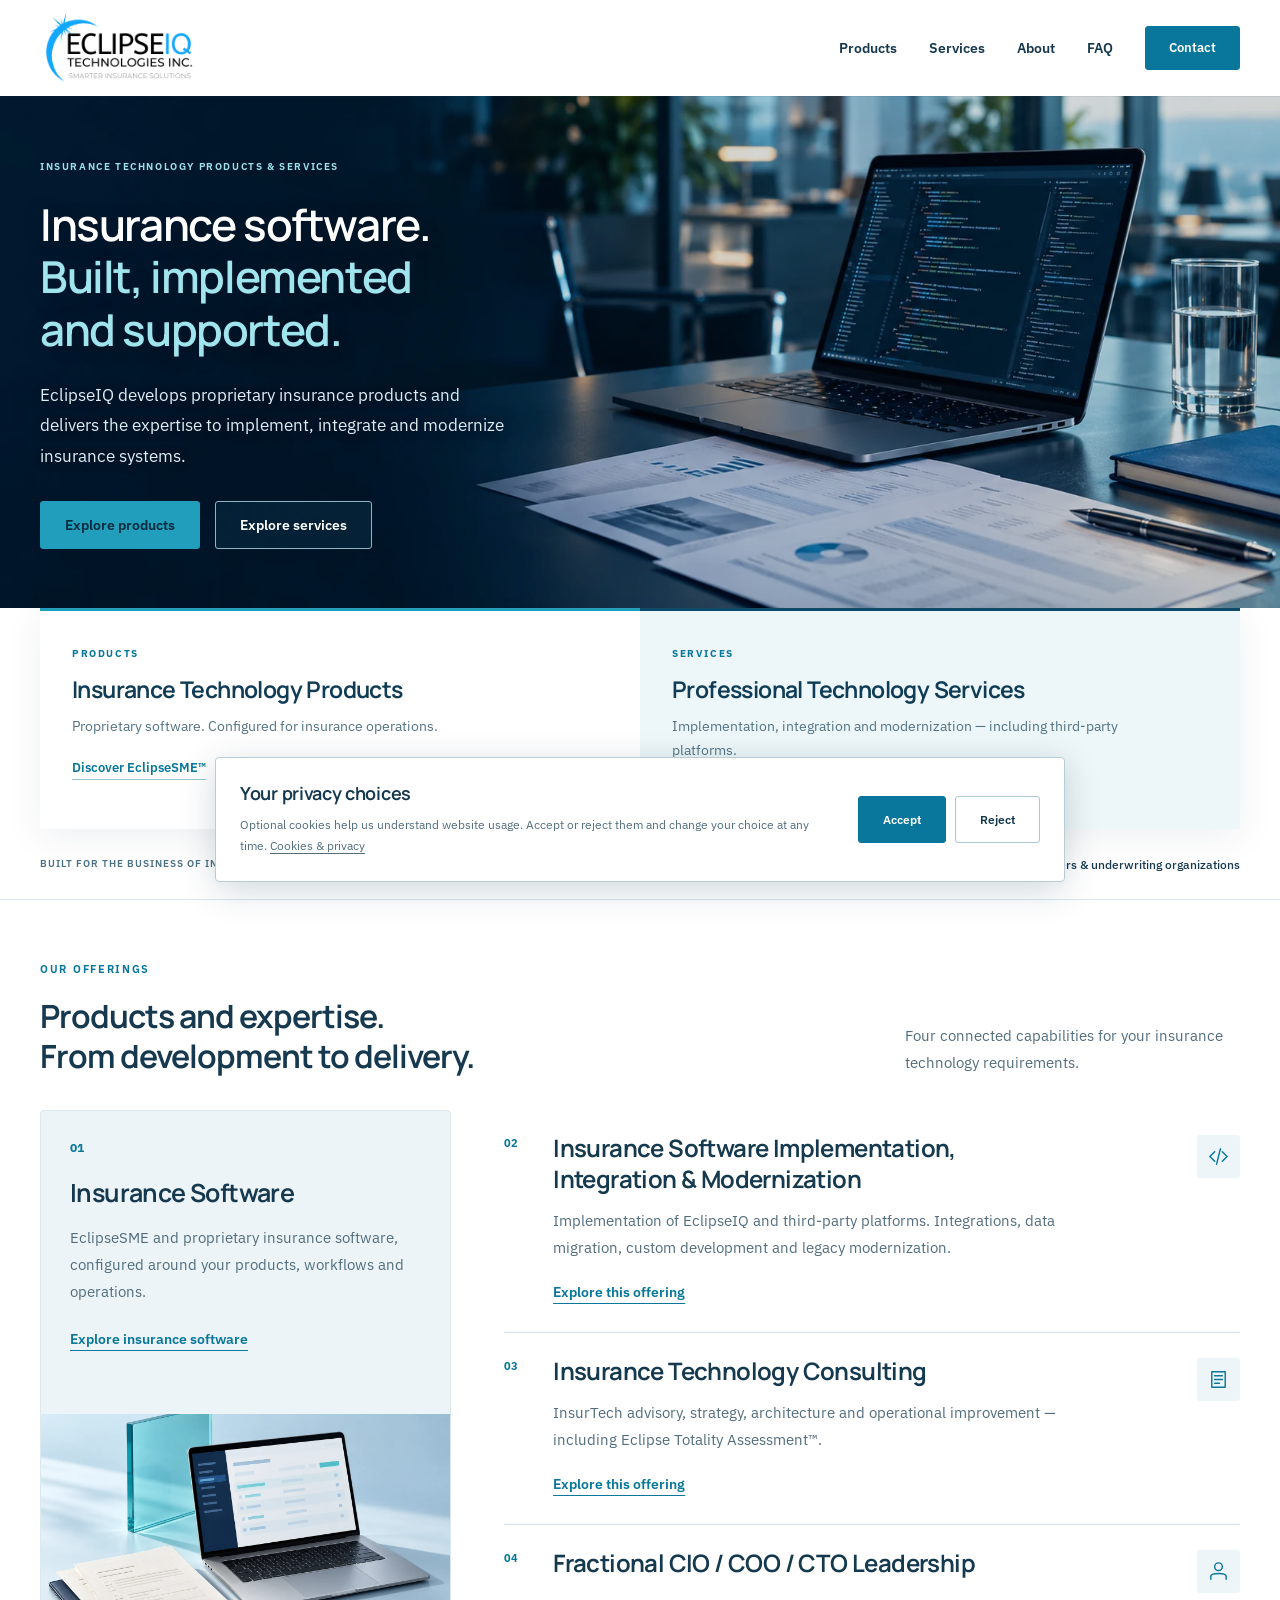
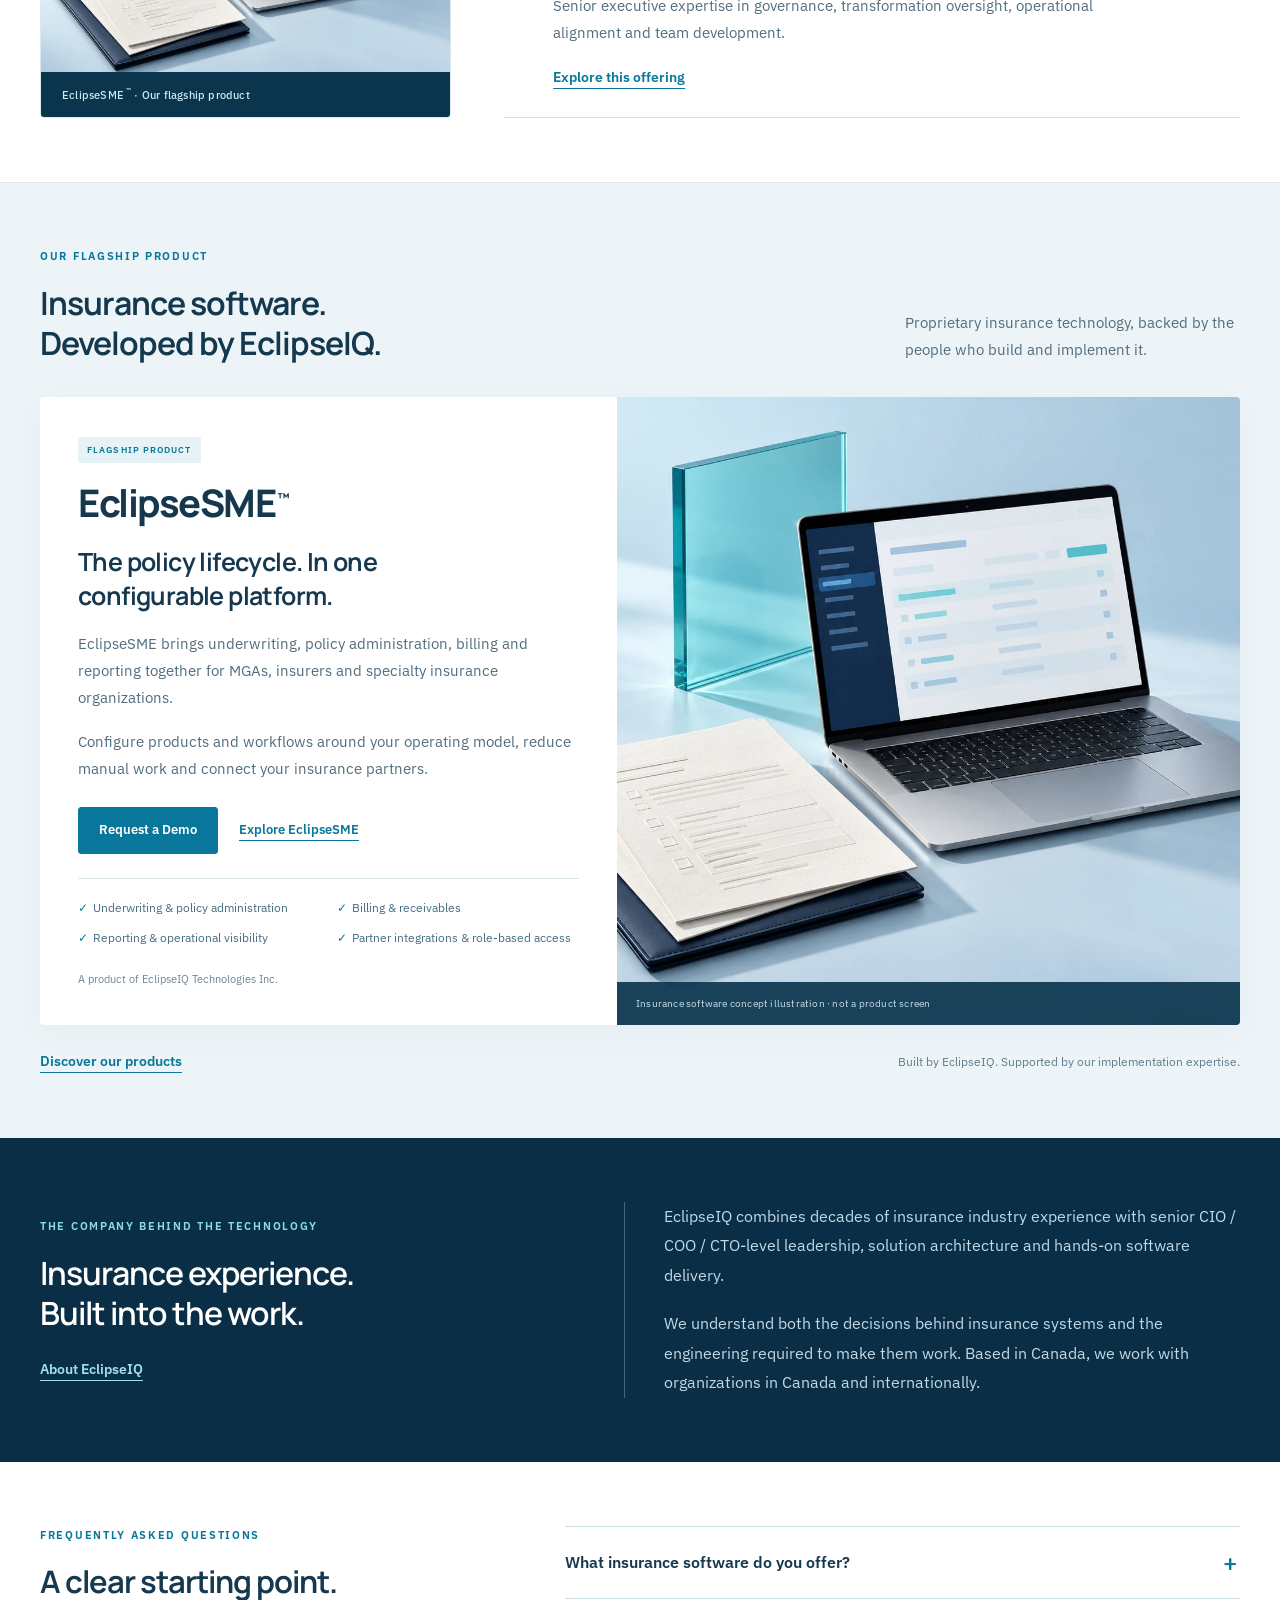
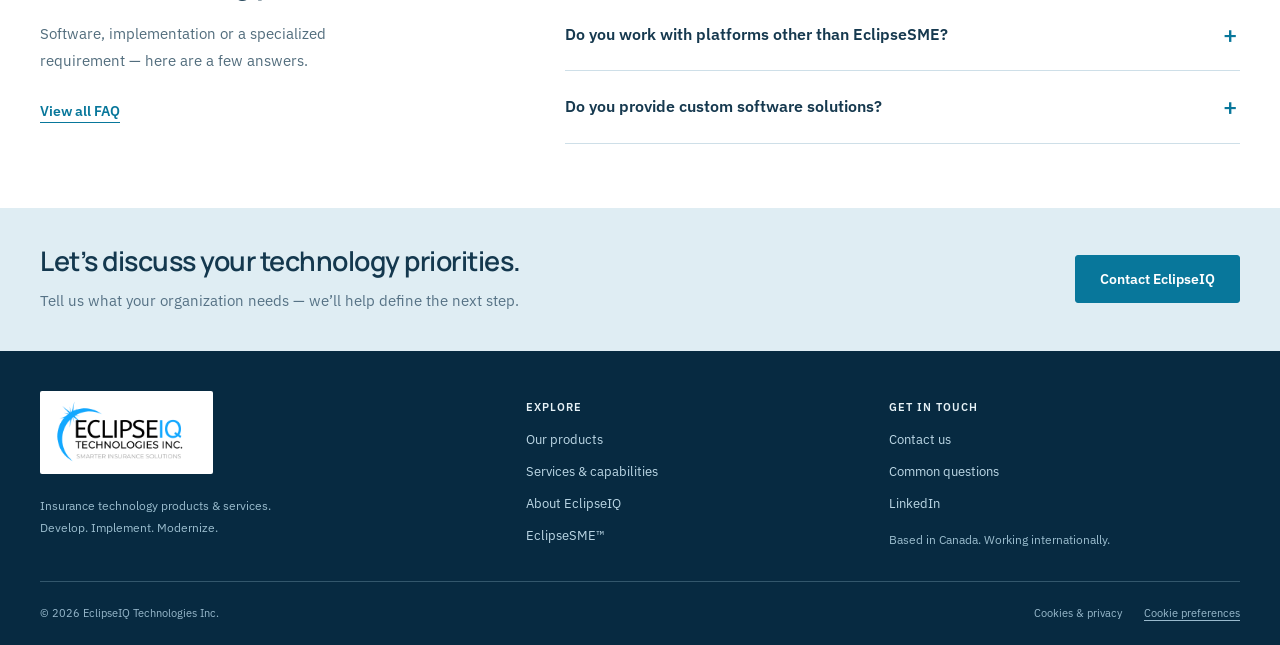
==== commit eb8d3702: "Elevate EclipseIQ corporate design across products and professional services" ====
--- a/index.html
+++ b/index.html
@@ -1,8 +1,9 @@
 <!doctype html>
-<html lang="en-CA"><head><meta charset="utf-8"><meta name="viewport" content="width=device-width,initial-scale=1"><title>Insurance technology products &amp; services | EclipseIQ Technologies Inc.</title><meta name="description" content="EclipseIQ develops insurance software products and delivers implementation, integration, modernization, InsurTech consulting and fractional executive leadership."><meta name="theme-color" content="#023047"><meta name="referrer" content="strict-origin-when-cross-origin"><link rel="canonical" href="https://eclipseiq.ca/"><meta property="og:type" content="website"><meta property="og:locale" content="en_CA"><meta property="og:site_name" content="EclipseIQ Technologies Inc."><meta property="og:title" content="Insurance technology products &amp; services"><meta property="og:description" content="EclipseIQ develops insurance software products and delivers implementation, integration, modernization, InsurTech consulting and fractional executive leadership."><meta property="og:url" content="https://eclipseiq.ca/"><meta property="og:image" content="https://eclipseiq.ca/assets/social.png"><meta property="og:image:alt" content="EclipseIQ — Insurance technology products and services."><meta name="twitter:card" content="summary_large_image"><link rel="icon" href="./assets/eclipseiq-logo-original.png" type="image/png"><link rel="preload" href="./assets/fonts/manrope.woff2" as="font" type="font/woff2" crossorigin><link rel="stylesheet" href="./assets/styles.css"><script src="./assets/config.js" defer></script><script src="./assets/site.js" defer></script><script src="./assets/consent.js" defer></script><script type="application/ld+json">{"@context": "https://schema.org", "@type": "Organization", "name": "EclipseIQ Technologies Inc.", "url": "https://eclipseiq.ca/", "logo": "https://eclipseiq.ca/assets/eclipseiq-logo-original.png", "description": "EclipseIQ develops insurance software products and delivers implementation, integration, modernization, InsurTech consulting and fractional executive leadership.", "sameAs": ["https://www.linkedin.com/company/eclipseiq"]}</script></head>
-<body class="page-home"><a class="skip-link" href="#main">Skip to content</a><header class="header"><div class="container header-inner"><a class="brand" href="./index.html" aria-label="EclipseIQ Technologies Inc. home"><img src="./assets/eclipseiq-logo-original.png" width="202" height="88" alt="EclipseIQ Technologies Inc. — Smarter Insurance Solutions"></a><button class="menu-toggle" aria-expanded="false" aria-controls="navigation" hidden>Menu <svg class="icon" viewBox="0 0 24 24" fill="none" stroke="currentColor" stroke-width="1.5" stroke-linecap="round" stroke-linejoin="round" aria-hidden="true"><path d="M4 6h16M4 12h16M4 18h16"/></svg></button><nav id="navigation" aria-label="Main navigation"><a href="./products/index.html">Products</a><a href="./services/index.html">Our Offerings</a><a href="./about/index.html">Company</a><a href="./faq/index.html">FAQ</a><a class="button nav-contact" href="./contact/index.html">Contact us</a></nav></div></header><main id="main"><section class="tech-hero"><div class="container tech-hero-grid"><div class="hero-copy"><p class="eyebrow">Insurance technology products & services</p><h1>Insurance software.<br><span>Built, implemented<br>and supported.</span></h1><p>EclipseIQ develops proprietary insurance products and delivers the expertise to implement, integrate and modernize insurance systems.</p><div class="actions"><a class="button" href="./products/index.html">Explore our products</a><a class="text-link" href="#offerings-section">Our offerings</a></div><div class="hero-foundation"><span>Product development</span><span>Engineering & implementation</span><span>Insurance expertise</span></div></div><div class="hero-workspace"><div class="workspace-title"><span>SOFTWARE + DELIVERY EXPERTISE</span><span>ECLIPSEIQ</span></div><div class="workspace-document"><div class="document-head"><svg class="icon" viewBox="0 0 24 24" fill="none" stroke="currentColor" stroke-width="1.5" stroke-linecap="round" stroke-linejoin="round" aria-hidden="true"><path d="M3 4h18v13H3zM8 21h8M12 17v4M3 8h18"/></svg><div><span>OUR FLAGSHIP PRODUCT</span><strong>EclipseSME<sup>™</sup></strong></div></div><p>Configurable insurance software.</p><div class="workspace-capabilities"><span>Underwriting</span><span>Policy administration</span><span>Billing</span><span>Reporting</span></div></div><div class="workspace-delivery"><div><svg class="icon" viewBox="0 0 24 24" fill="none" stroke="currentColor" stroke-width="1.5" stroke-linecap="round" stroke-linejoin="round" aria-hidden="true"><path d="m8 7-5 5 5 5M16 7l5 5-5 5M14 4l-4 16"/></svg><span>Implementation<br>& integration</span></div><div><svg class="icon" viewBox="0 0 24 24" fill="none" stroke="currentColor" stroke-width="1.5" stroke-linecap="round" stroke-linejoin="round" aria-hidden="true"><path d="M5 4h14v16H5zM8 8h8M8 12h8M8 16h5"/></svg><span>Architecture<br>& modernization</span></div></div><p class="workspace-caption">Insurance capabilities illustrated · not a product screen</p></div></div></section>
+<html lang="en-CA"><head><meta charset="utf-8"><meta name="viewport" content="width=device-width,initial-scale=1"><title>Insurance technology products &amp; services | EclipseIQ Technologies Inc.</title><meta name="description" content="EclipseIQ develops insurance software products and delivers implementation, integration, modernization, InsurTech consulting and fractional executive leadership."><meta name="theme-color" content="#023047"><meta name="referrer" content="strict-origin-when-cross-origin"><link rel="canonical" href="https://eclipseiq.ca/"><meta property="og:type" content="website"><meta property="og:locale" content="en_CA"><meta property="og:site_name" content="EclipseIQ Technologies Inc."><meta property="og:title" content="Insurance technology products &amp; services"><meta property="og:description" content="EclipseIQ develops insurance software products and delivers implementation, integration, modernization, InsurTech consulting and fractional executive leadership."><meta property="og:url" content="https://eclipseiq.ca/"><meta property="og:image" content="https://eclipseiq.ca/assets/social.png"><meta property="og:image:alt" content="EclipseIQ — Insurance technology products and services."><meta name="twitter:card" content="summary_large_image"><link rel="icon" href="./assets/eclipseiq-logo-original.png" type="image/png"><link rel="preload" href="./assets/fonts/ibm-plex-sans.woff2" as="font" type="font/woff2" crossorigin><link rel="stylesheet" href="./assets/styles.css"><script src="./assets/config.js" defer></script><script src="./assets/site.js" defer></script><script src="./assets/consent.js" defer></script><script type="application/ld+json">{"@context": "https://schema.org", "@type": "Organization", "name": "EclipseIQ Technologies Inc.", "url": "https://eclipseiq.ca/", "logo": "https://eclipseiq.ca/assets/eclipseiq-logo-original.png", "description": "EclipseIQ develops insurance software products and delivers implementation, integration, modernization, InsurTech consulting and fractional executive leadership.", "sameAs": ["https://www.linkedin.com/company/eclipseiq"]}</script></head>
+<body class="page-home"><a class="skip-link" href="#main">Skip to content</a><header class="header"><div class="container header-inner"><a class="brand" href="./index.html" aria-label="EclipseIQ Technologies Inc. home"><img src="./assets/eclipseiq-logo-original.png" width="202" height="88" alt="EclipseIQ Technologies Inc. — Smarter Insurance Solutions"></a><button class="menu-toggle" aria-expanded="false" aria-controls="navigation" hidden>Menu <svg class="icon" viewBox="0 0 24 24" fill="none" stroke="currentColor" stroke-width="1.5" stroke-linecap="round" stroke-linejoin="round" aria-hidden="true"><path d="M4 6h16M4 12h16M4 18h16"/></svg></button><nav id="navigation" aria-label="Main navigation"><a href="./products/index.html">Products</a><a href="./services/index.html">Services</a><a href="./about/index.html">About</a><a href="./faq/index.html">FAQ</a><a class="button nav-contact" href="./contact/index.html">Contact</a></nav></div></header><main id="main"><section class="tech-hero"><img class="hero-image" src="./assets/enterprise-hero.webp" width="1672" height="941" alt="Illustrative software engineering workspace with code and technical documents" fetchpriority="high"><div class="hero-shade" aria-hidden="true"></div><div class="container tech-hero-grid"><div class="hero-copy"><p class="eyebrow">Insurance technology products & services</p><h1>Insurance software.<br><span>Built, implemented<br>and supported.</span></h1><p>EclipseIQ develops proprietary insurance products and delivers the expertise to implement, integrate and modernize insurance systems.</p><div class="actions"><a class="button" href="./products/index.html">Explore products</a><a class="button button-outline" href="./services/index.html">Explore services</a></div></div></div></section>
+<section class="business-paths" aria-label="Our two business areas"><div class="container"><a class="business-path" href="./products/index.html"><span class="path-label">Products</span><h2>Insurance Technology Products</h2><p>Proprietary software. Configured for insurance operations.</p><span class="path-action">Discover EclipseSME™</span></a><a class="business-path" href="./services/index.html"><span class="path-label">Services</span><h2>Professional Technology Services</h2><p>Implementation, integration and modernization — including third-party platforms.</p><span class="path-action">Explore our expertise</span></a></div></section>
 <section class="audience"><div class="container"><p>Built for the business of insurance</p><div><span>Insurers</span><span>MGAs</span><span>Reinsurers</span><span>Brokers & underwriting organizations</span></div></div></section>
-<section class="section products-section"><div class="container"><div class="section-heading"><div><p class="eyebrow">Our products</p><h2>Insurance software.<br>Developed by EclipseIQ.</h2></div><p>Proprietary insurance technology, backed by the people who build and implement it.</p></div><article class="product-feature" id="eclipsesme"><div class="product-description"><span class="product-tag">Flagship product</span><p class="product-name">EclipseSME<sup>™</sup></p><h3>The policy lifecycle. In one configurable platform.</h3><p>EclipseSME brings underwriting, policy administration, billing and reporting together for MGAs, insurers and specialty insurance organizations.</p><p>Configure products and workflows around your operating model, reduce manual work and connect your insurance partners.</p><div class="actions"><a class="button" href="https://eclipsesme.com/contact/" target="_blank" rel="noopener noreferrer">Request a Demo<span class="sr-only"> (opens in a new tab)</span></a><a class="text-link" href="https://eclipsesme.com/" target="_blank" rel="noopener noreferrer">Explore EclipseSME<span class="sr-only"> (opens in a new tab)</span></a></div><p class="product-byline">A product of EclipseIQ Technologies Inc.</p></div><div class="platform-visual" aria-label="EclipseSME capability illustration, not a product screen"><div class="visual-top"><span>EclipseSME<sup>™</sup></span><span>CAPABILITY ILLUSTRATION</span></div><div class="policy-view"><div class="policy-rail"><span>Underwriting &amp; policy administration</span><span>Billing &amp; receivables</span><span>Reporting &amp; operational visibility</span><span>Partner integrations &amp; role-based access</span></div><div class="policy-document"><div class="document-symbol"><svg class="icon" viewBox="0 0 24 24" fill="none" stroke="currentColor" stroke-width="1.5" stroke-linecap="round" stroke-linejoin="round" aria-hidden="true"><path d="M3 4h18v13H3zM8 21h8M12 17v4M3 8h18"/></svg></div><span class="document-type">Policy lifecycle</span><strong>From submission to renewal.</strong><div class="policy-stages"><span>Quote</span><span>Bind</span><span>Renew</span></div><div class="document-lines" aria-hidden="true"><i></i><i></i><i></i></div></div></div><div class="visual-foot"><span>Configurable workflows</span><span>Partner integrations</span><span>Role-based access</span></div></div></article><div class="section-foot"><a class="text-link" href="./products/index.html">Discover our products</a><span>Built by EclipseIQ. Supported by our implementation expertise.</span></div></div></section>
-<section class="section offerings-section" id="offerings-section"><div id="capabilities"></div><div class="container"><div class="section-heading"><div><p class="eyebrow">Our Offerings</p><h2>Products and expertise.<br>From development to delivery.</h2></div><p>Four connected capabilities for your insurance technology requirements.</p></div><div class="offerings-composition"><article class="offering offering-software"><span class="offering-number">01</span><div class="offering-copy"><h3>Insurance Software</h3><p>EclipseSME and proprietary insurance software, configured around your products, workflows and operations.</p><a class="text-link" href="./products/index.html">Explore insurance software</a></div><div class="offering-software-art" aria-hidden="true"><span>EclipseSME<sup>™</sup></span><div><svg class="icon" viewBox="0 0 24 24" fill="none" stroke="currentColor" stroke-width="1.5" stroke-linecap="round" stroke-linejoin="round" aria-hidden="true"><path d="M3 4h18v13H3zM8 21h8M12 17v4M3 8h18"/></svg></div></div></article><article class="offering offering-transformation"><span class="offering-number">02</span><div class="offering-copy"><h3>Insurance Software Implementation & Modernization</h3><p>Implementation of EclipseIQ and third-party platforms. Integrations, data migration, custom development and legacy modernization.</p><a class="text-link" href="./services/index.html#transformation">Explore this offering</a></div><div class="delivery-art" aria-label="Implementation connects existing systems, data and insurance operations"><span>Existing platforms</span><div><i></i><b>Integrate<br>& modernize</b><i></i></div><span>Insurance operations</span></div></article><article class="offering offering-consulting"><span class="offering-number">03</span><div class="offering-copy"><h3>Insurance Technology Consulting</h3><p>InsurTech advisory, strategy, architecture and operational improvement — including Eclipse Totality Assessment™.</p><a class="text-link" href="./services/index.html#consulting">Explore this offering</a></div><div class="offering-icon" aria-hidden="true"><svg class="icon" viewBox="0 0 24 24" fill="none" stroke="currentColor" stroke-width="1.5" stroke-linecap="round" stroke-linejoin="round" aria-hidden="true"><path d="M5 4h14v16H5zM8 8h8M8 12h8M8 16h5"/></svg></div></article><article class="offering offering-leadership"><span class="offering-number">04</span><div class="offering-copy"><h3>Fractional CIO / COO / CTO Leadership</h3><p>Senior executive expertise in governance, transformation oversight, operational alignment and team development.</p><a class="text-link" href="./services/index.html#leadership">Explore this offering</a></div><div class="offering-icon" aria-hidden="true"><svg class="icon" viewBox="0 0 24 24" fill="none" stroke="currentColor" stroke-width="1.5" stroke-linecap="round" stroke-linejoin="round" aria-hidden="true"><path d="M4 20v-3c0-4 16-4 16 0v3M12 11a4 4 0 1 0 0-8 4 4 0 0 0 0 8"/></svg></div></article></div></div></section><section class="section company-section" id="company"><div class="container company-summary"><div><p class="eyebrow">The company behind the technology</p><h2>Insurance experience.<br>Built into the work.</h2><a class="text-link" href="./about/index.html">About EclipseIQ</a></div><div><p>EclipseIQ combines decades of insurance industry experience with senior CIO / COO / CTO-level leadership, solution architecture and hands-on software delivery.</p><p>We understand both the decisions behind insurance systems and the engineering required to make them work. Based in Canada, we work with organizations in Canada and internationally.</p></div></div></section><section class="section faq-preview"><div class="container faq-preview-layout"><div><p class="eyebrow">Frequently asked questions</p><h2>A clear starting point.</h2><p>Software, implementation or a specialized requirement — here are a few answers.</p><a class="text-link" href="./faq/index.html">View all FAQ</a></div><div class="faq-list"><details id="home-q-0"><summary>What insurance software do you offer?</summary><p>EclipseSME™ is our flagship product: configurable cloud software for underwriting, policy administration, billing and reporting. It is designed for MGAs, insurers and specialty insurance organizations.</p></details><details id="home-q-2"><summary>Do you work with platforms other than EclipseSME?</summary><p>Yes. We provide advisory, implementation, integration and modernization services for third-party insurance platforms, as well as custom development.</p></details><details id="home-q-3"><summary>Do you provide custom software solutions?</summary><p>Yes. We develop software and integrations for specialized insurance requirements. We also configure EclipseSME products, workflows, forms and business rules to fit your operations.</p></details></div></div></section><section class="contact-strip"><div class="container"><div><h2>Let’s discuss your technology priorities.</h2><p>Tell us what your organization needs — we’ll help define the next step.</p></div><a class="button" href="./contact/index.html">Contact EclipseIQ</a></div></section></main>
-<footer class="footer"><div class="container footer-content"><div class="footer-brand"><a class="brand" href="./index.html"><img src="./assets/eclipseiq-logo-original.png" width="202" height="88" alt="EclipseIQ Technologies Inc. — Smarter Insurance Solutions"></a><p>Insurance technology products & services.<br>Develop. Implement. Modernize.</p></div><div><h2>Explore</h2><a href="./products/index.html">Our products</a><a href="./services/index.html">Our offerings</a><a href="./about/index.html">About EclipseIQ</a><a href="./index.html#eclipsesme">EclipseSME™</a></div><div><h2>Get in touch</h2><a href="./contact/index.html">Contact us</a><a href="./faq/index.html">Common questions</a><a class="footer-social" href="https://www.linkedin.com/company/eclipseiq" target="_blank" rel="noopener noreferrer">LinkedIn<span class="sr-only"> (opens in a new tab)</span></a><p>Based in Canada. Working internationally.</p></div></div><div class="container footer-bottom"><p>© 2026 EclipseIQ Technologies Inc.</p><div><a href="./privacy-policy/index.html">Cookies & privacy</a><button class="cookie-preferences" hidden>Cookie preferences</button></div></div></footer>
+<section class="section offerings-section" id="offerings-section"><div id="capabilities"></div><div class="container"><div class="section-heading"><div><p class="eyebrow">Our Offerings</p><h2>Products and expertise.<br>From development to delivery.</h2></div><p>Four connected capabilities for your insurance technology requirements.</p></div><div class="offerings-composition"><article class="offering offering-software"><span class="offering-number">01</span><div class="offering-copy"><h3>Insurance Software</h3><p>EclipseSME and proprietary insurance software, configured around your products, workflows and operations.</p><a class="text-link" href="./products/index.html">Explore insurance software</a></div><div class="offering-software-art" aria-hidden="true"><img src="./assets/enterprise-product.webp" width="1448" height="1086" alt="" loading="lazy"><span>EclipseSME<sup>™</sup> · Our flagship product</span></div></article><article class="offering offering-transformation"><span class="offering-number">02</span><div class="offering-copy"><h3>Insurance Software Implementation, Integration & Modernization</h3><p>Implementation of EclipseIQ and third-party platforms. Integrations, data migration, custom development and legacy modernization.</p><a class="text-link" href="./services/index.html#transformation">Explore this offering</a></div><div class="offering-icon" aria-hidden="true"><svg class="icon" viewBox="0 0 24 24" fill="none" stroke="currentColor" stroke-width="1.5" stroke-linecap="round" stroke-linejoin="round" aria-hidden="true"><path d="m8 7-5 5 5 5M16 7l5 5-5 5M14 4l-4 16"/></svg></div></article><article class="offering offering-consulting"><span class="offering-number">03</span><div class="offering-copy"><h3>Insurance Technology Consulting</h3><p>InsurTech advisory, strategy, architecture and operational improvement — including Eclipse Totality Assessment™.</p><a class="text-link" href="./services/index.html#consulting">Explore this offering</a></div><div class="offering-icon" aria-hidden="true"><svg class="icon" viewBox="0 0 24 24" fill="none" stroke="currentColor" stroke-width="1.5" stroke-linecap="round" stroke-linejoin="round" aria-hidden="true"><path d="M5 4h14v16H5zM8 8h8M8 12h8M8 16h5"/></svg></div></article><article class="offering offering-leadership"><span class="offering-number">04</span><div class="offering-copy"><h3>Fractional CIO / COO / CTO Leadership</h3><p>Senior executive expertise in governance, transformation oversight, operational alignment and team development.</p><a class="text-link" href="./services/index.html#leadership">Explore this offering</a></div><div class="offering-icon" aria-hidden="true"><svg class="icon" viewBox="0 0 24 24" fill="none" stroke="currentColor" stroke-width="1.5" stroke-linecap="round" stroke-linejoin="round" aria-hidden="true"><path d="M4 20v-3c0-4 16-4 16 0v3M12 11a4 4 0 1 0 0-8 4 4 0 0 0 0 8"/></svg></div></article></div></div></section><section class="section products-section"><div class="container"><div class="section-heading"><div><p class="eyebrow">Our flagship product</p><h2>Insurance software.<br>Developed by EclipseIQ.</h2></div><p>Proprietary insurance technology, backed by the people who build and implement it.</p></div><article class="product-feature" id="eclipsesme"><div class="product-description"><span class="product-tag">Flagship product</span><p class="product-name">EclipseSME<sup>™</sup></p><h3>The policy lifecycle. In one configurable platform.</h3><p>EclipseSME brings underwriting, policy administration, billing and reporting together for MGAs, insurers and specialty insurance organizations.</p><p>Configure products and workflows around your operating model, reduce manual work and connect your insurance partners.</p><div class="actions"><a class="button" href="https://eclipsesme.com/contact/" target="_blank" rel="noopener noreferrer">Request a Demo<span class="sr-only"> (opens in a new tab)</span></a><a class="text-link" href="https://eclipsesme.com/" target="_blank" rel="noopener noreferrer">Explore EclipseSME<span class="sr-only"> (opens in a new tab)</span></a></div><ul class="product-capability-list"><li>Underwriting &amp; policy administration</li><li>Billing &amp; receivables</li><li>Reporting &amp; operational visibility</li><li>Partner integrations &amp; role-based access</li></ul><p class="product-byline">A product of EclipseIQ Technologies Inc.</p></div><figure class="platform-visual"><img src="./assets/enterprise-product.webp" width="1448" height="1086" alt="Concept illustration of insurance software with policy documents; not an actual EclipseSME screen" loading="lazy"><figcaption>Insurance software concept illustration · not a product screen</figcaption></figure></article><div class="section-foot"><a class="text-link" href="./products/index.html">Discover our products</a><span>Built by EclipseIQ. Supported by our implementation expertise.</span></div></div></section>
+<section class="section company-section" id="company"><div class="container company-summary"><div><p class="eyebrow">The company behind the technology</p><h2>Insurance experience.<br>Built into the work.</h2><a class="text-link" href="./about/index.html">About EclipseIQ</a></div><div><p>EclipseIQ combines decades of insurance industry experience with senior CIO / COO / CTO-level leadership, solution architecture and hands-on software delivery.</p><p>We understand both the decisions behind insurance systems and the engineering required to make them work. Based in Canada, we work with organizations in Canada and internationally.</p></div></div></section><section class="section faq-preview"><div class="container faq-preview-layout"><div><p class="eyebrow">Frequently asked questions</p><h2>A clear starting point.</h2><p>Software, implementation or a specialized requirement — here are a few answers.</p><a class="text-link" href="./faq/index.html">View all FAQ</a></div><div class="faq-list"><details id="home-q-0"><summary>What insurance software do you offer?</summary><p>EclipseSME™ is our flagship product: configurable cloud software for underwriting, policy administration, billing and reporting. It is designed for MGAs, insurers and specialty insurance organizations.</p></details><details id="home-q-2"><summary>Do you work with platforms other than EclipseSME?</summary><p>Yes. We provide advisory, implementation, integration and modernization services for third-party insurance platforms, as well as custom development.</p></details><details id="home-q-3"><summary>Do you provide custom software solutions?</summary><p>Yes. We develop software and integrations for specialized insurance requirements. We also configure EclipseSME products, workflows, forms and business rules to fit your operations.</p></details></div></div></section><section class="contact-strip"><div class="container"><div><h2>Let’s discuss your technology priorities.</h2><p>Tell us what your organization needs — we’ll help define the next step.</p></div><a class="button" href="./contact/index.html">Contact EclipseIQ</a></div></section></main>
+<footer class="footer"><div class="container footer-content"><div class="footer-brand"><a class="brand" href="./index.html"><img src="./assets/eclipseiq-logo-original.png" width="202" height="88" alt="EclipseIQ Technologies Inc. — Smarter Insurance Solutions"></a><p>Insurance technology products & services.<br>Develop. Implement. Modernize.</p></div><div><h2>Explore</h2><a href="./products/index.html">Our products</a><a href="./services/index.html">Services & capabilities</a><a href="./about/index.html">About EclipseIQ</a><a href="./index.html#eclipsesme">EclipseSME™</a></div><div><h2>Get in touch</h2><a href="./contact/index.html">Contact us</a><a href="./faq/index.html">Common questions</a><a class="footer-social" href="https://www.linkedin.com/company/eclipseiq" target="_blank" rel="noopener noreferrer">LinkedIn<span class="sr-only"> (opens in a new tab)</span></a><p>Based in Canada. Working internationally.</p></div></div><div class="container footer-bottom"><p>© 2026 EclipseIQ Technologies Inc.</p><div><a href="./privacy-policy/index.html">Cookies & privacy</a><button class="cookie-preferences" hidden>Cookie preferences</button></div></div></footer>
 <section id="cookie-banner" class="cookie-banner" aria-labelledby="cookie-title" hidden><div><h2 id="cookie-title">Your privacy choices</h2><p>Optional cookies help us understand website usage. Accept or reject them and change your choice at any time. <a href="./privacy-policy/index.html">Cookies & privacy</a></p></div><div class="cookie-actions"><button class="button button-small" data-cookie-choice="accepted">Accept</button><button class="button button-outline button-small" data-cookie-choice="rejected">Reject</button></div></section></body></html>
--- a/assets/styles.css
+++ b/assets/styles.css
@@ -20,3 +20,252 @@
 @media(max-width:360px){.container{width:calc(100% - 32px)}.hero-copy h1{font-size:30px}.hero-copy .eyebrow{font-size:8px}.js .header nav{left:-16px;right:-16px}.hero-workspace{padding:18px 14px 13px}.workspace-title{font-size:6px}.workspace-document{margin-inline:4px;padding:19px 16px}.document-head strong{font-size:25px}.workspace-capabilities span{font-size:7px}.workspace-delivery>div{font-size:8px;padding:9px;gap:8px}.workspace-caption{font-size:6px}.product-description{padding:23px 21px}.product-description h3{font-size:23px}.platform-visual{padding:22px 15px}.policy-view{gap:10px}.policy-rail span{font-size:7px;padding:9px 8px}.policy-document{padding:17px 12px;min-height:225px}.policy-document strong{font-size:17px}.policy-stages span{font-size:6px;padding:4px 5px}.visual-foot{font-size:5px;gap:8px}.offering-software,.offering-transformation{padding:20px;gap:11px}.offering h3{font-size:21px}.offering-software-art>span{font-size:24px}.offering-software-art>div{padding:9px}.company-signature h2{font-size:25px}.contact-form-wrap{padding:17px}.contact-options{gap:10px}.contact-options label{font-size:10px}.footer-content{gap:22px}}
 @media(max-width:850px){html:not(.js) .header-inner{flex-wrap:wrap;padding-block:12px}html:not(.js) .header nav{width:100%;flex-wrap:wrap;padding-bottom:10px}}
 @media(prefers-reduced-motion:reduce){html{scroll-behavior:auto}}
+
+/* Enterprise visual system: substantial imagery, two business areas, editorial practices. */
+@font-face{font-family:'IBM Plex Sans';src:url('fonts/ibm-plex-sans.woff2') format('woff2');font-weight:100 700;font-display:swap}
+body{font-family:'IBM Plex Sans',Arial,sans-serif;font-size:16px;line-height:1.75;color:#16394f}
+h1,h2,h3,.product-name{font-family:Manrope,Arial,sans-serif;font-weight:650}
+h2{font-size:32px;letter-spacing:-1px;line-height:1.25}
+.eyebrow{font-size:11px;letter-spacing:1.7px;font-weight:650}
+.container{width:min(1200px,calc(100% - 80px))}
+.section{padding:64px 0}
+.text-link{font-size:14px;font-weight:600;text-underline-offset:6px}
+.button{font-size:14px;font-weight:600;padding:12px 24px;border-radius:3px;min-height:47px}
+.header{border-bottom:0;box-shadow:0 1px 0 #193e4f14}
+.header-inner{min-height:96px}
+.header nav{font-size:14px;gap:32px;font-weight:600}
+.header .button{font-size:13px;padding:11px 23px;min-height:44px}
+.header nav>a:not(.button){padding-block:20px}
+.header nav>a:not(.button)::after{bottom:10px}
+.brand img{width:174px}
+/* The hero uses an editorial engineering image instead of a miniature UI diagram. */
+.tech-hero{position:relative;background:#052c43;isolation:isolate;overflow:hidden;color:#fff}
+.hero-image{position:absolute;inset:0;width:100%;height:100%;object-fit:cover;object-position:center 57%;z-index:-2}
+.hero-shade{position:absolute;inset:0;background:#011d3029;z-index:-1}
+.tech-hero-grid{display:block;min-height:520px;padding-block:62px 93px}
+.hero-copy{max-width:505px}
+.hero-copy .eyebrow{font-size:10px;color:#9ddfeb;letter-spacing:1.6px;margin-bottom:22px}
+.hero-copy h1{font-size:44px;line-height:1.2;letter-spacing:-1.4px;font-weight:600;text-shadow:0 2px 18px #02182566}
+.hero-copy h1>span{color:#a0e4ed}
+.hero-copy>p:not(.eyebrow){font-size:17px;line-height:1.8;color:#dfedf4;max-width:465px;margin-top:24px;text-shadow:0 2px 10px #02182566}
+.hero-copy .actions{gap:15px;margin-top:29px}
+.hero-copy .button{background:#219ebc;border-color:#219ebc;color:#022b3e}
+.hero-copy .button:hover{background:#8bd7e5;border-color:#8bd7e5;color:#022b3e}
+.hero-copy .button-outline{background:#092e4680;color:white;border-color:#8fb4c5}
+.hero-copy .button-outline:hover{background:#fff;color:#093349;border-color:white}
+.business-paths{position:relative;z-index:1;background:#fff}
+.business-paths>.container{display:grid;grid-template-columns:1fr 1fr;position:relative;margin-top:-34px;box-shadow:0 8px 35px #082c4312}
+.business-path{display:block;padding:26px 32px 25px;background:#fff;border-top:3px solid #219ebc;position:relative}
+.business-path+.business-path{background:#edf6f8;border-top-color:#0c4a68}
+.path-label{font-size:10px;letter-spacing:1.6px;text-transform:uppercase;color:#08779b;font-weight:700}
+.business-path h2{font-size:23px;letter-spacing:-.6px;margin-top:10px;line-height:1.3;color:#103d55}
+.business-path p{font-size:14px;margin-top:10px;line-height:1.7;color:#537385;max-width:460px}
+.path-action{display:inline-block;font-size:13px;font-weight:600;color:#08779b;margin-top:18px;border-bottom:1px solid #96c7d6;line-height:1.7}
+.business-path:hover .path-action{text-decoration:none;border-bottom:2px solid #08779b}
+.business-path:focus-visible{outline-offset:-5px}
+.audience{padding:25px 0 24px;border-bottom:1px solid #d9e6ed}
+.audience p{font-size:10px;letter-spacing:1px;font-weight:600}
+.audience>.container>div{font-size:12px;gap:15px 36px;font-weight:500}
+.section-heading{gap:50px;margin-bottom:34px}
+.section-heading h2{font-size:32px}
+.section-heading>p{font-size:15px;line-height:1.8;max-width:335px}
+/* Products and Services occupy a shared composition rather than repeated cards. */
+.offerings-section{padding-top:60px;background:#fff}
+.offerings-composition{display:grid;grid-template-columns:.95fr 1.7fr;gap:0 53px;align-items:stretch}
+.offering{margin:0;border-radius:0}
+.offering-software{grid-column:1;grid-row:1 / span 3;display:flex;flex-direction:column;padding:29px 29px 0;background:#edf4f7;border:1px solid #dbe8ee;border-radius:4px;overflow:hidden;gap:0}
+.offering-software .offering-number{display:block;margin-bottom:20px;font-size:12px;line-height:1.4}
+.offering-software .offering-copy{padding:0}
+.offering-software h3{font-size:25px;line-height:1.3;letter-spacing:-.6px}
+.offering-copy>p{font-size:15px;line-height:1.8;margin-top:15px;margin-bottom:19px}
+.offering-software-art{display:block;position:relative;margin-top:auto;margin-left:-29px;margin-right:-29px;border:0;padding:18px 0 0;width:calc(100% + 58px);overflow:hidden}
+.offering-software-art img{width:100%;height:258px;object-fit:cover;object-position:center}
+.offering-software-art>span{display:block;background:#0a354d;color:#cceaf3;font-family:'IBM Plex Sans',Arial,sans-serif;font-size:11px;letter-spacing:.2px;font-weight:500;text-align:left;padding:12px 21px}
+.offering-software-art>span sup{font-size:8px}
+.offering:not(.offering-software){grid-column:2;display:grid;grid-template-columns:30px 1fr;gap:19px;background:transparent;color:#15394e;border:0;border-bottom:1px solid #d0e1e9;padding:22px 58px 27px 0;margin:0;border-radius:0}
+.offering:not(.offering-software) .offering-copy{padding:0}
+.offering:not(.offering-software) h3{font-size:24px;line-height:1.3;letter-spacing:-.6px;max-width:530px}
+.offering:not(.offering-software) .offering-number{font-size:11px;color:#08779b;line-height:2}
+.offering:not(.offering-software) .offering-copy>p{font-size:15px;line-height:1.8;color:#526d7d;max-width:550px;margin-top:13px;margin-bottom:16px}
+.offering:not(.offering-software) .text-link{color:#08779b}
+.offering-icon{position:absolute;left:auto;right:0;top:25px;padding:10px;background:#eef5f8;border-radius:3px}
+.offering-icon .icon{width:23px;height:23px;color:#08779b}
+/* The product illustration is a concept render, never presented as actual UI. */
+.products-section{background:#edf4f7;color:#14394f;border-top:1px solid #deeaef}
+.products-section .eyebrow{color:#08779b}
+.products-section .section-heading h2{color:#14394f}
+.products-section .section-heading>p{color:#526d7d}
+.product-feature{display:grid;grid-template-columns:1fr 1.08fr;overflow:hidden;border-radius:4px;border:0;background:#fff;box-shadow:0 9px 35px #0c3a4f08}
+.product-description{padding:36px 38px}
+.product-tag{font-family:'IBM Plex Sans',Arial,sans-serif;font-size:9px;font-weight:600;letter-spacing:1.1px;padding:5px 9px;border-radius:2px}
+.product-name{font-size:38px;margin-top:15px;margin-bottom:18px;font-weight:750}
+.product-description h3{font-size:25px;line-height:1.35;max-width:400px;letter-spacing:-.6px}
+.product-description>p:not(.product-name):not(.product-byline){font-size:15px;line-height:1.8;margin-top:17px}
+.product-description .actions{gap:21px;margin-top:25px}
+.product-description .button{font-size:13px;padding:11px 20px}
+.product-description .text-link{font-size:13px}
+.product-byline{font-size:11px;line-height:1.7;margin-top:22px;color:#6d8492}
+.product-capability-list{list-style:none;padding:19px 0 0;margin:24px 0 0;border-top:1px solid #d9e6ed;display:grid;grid-template-columns:1fr 1fr;gap:10px 18px;font-size:12px;line-height:1.7;color:#466d81}
+.product-capability-list li{padding-left:15px;position:relative}
+.product-capability-list li::before{content:'✓';position:absolute;left:0;color:#08779b}
+.platform-visual{display:block;margin:0;padding:0;min-width:0;position:relative;background:#e0eef4}
+.platform-visual>img{width:100%;height:100%;min-height:430px;object-fit:cover;object-position:56% center}
+.platform-visual figcaption{position:absolute;bottom:0;left:0;right:0;background:#0a344ce8;color:#c7e1ed;padding:13px 19px;font-size:10px;line-height:1.7;text-align:left;letter-spacing:.2px}
+.section-foot{margin-top:24px}
+.section-foot .text-link{color:#08779b}
+.section-foot>span{color:#5e7d8e;font-size:12px}
+/* Insurance experience is a substantial chapter, with no invented proof points. */
+.company-section{background:#092e46;color:#fff}
+.company-summary{grid-template-columns:1fr 1.2fr;gap:70px;align-items:center}
+.company-summary .eyebrow{color:#8bd9e7}
+.company-summary h2{font-size:32px;font-weight:600}
+.company-summary .text-link{color:#a1dfeb;font-size:14px;margin-top:24px}
+.company-summary>div:last-child{border-left:1px solid #41687d;padding-left:39px}
+.company-summary>div:last-child p{color:#c2d9e6;font-size:16px;line-height:1.85}
+.company-summary>div:last-child p+p{margin-top:19px}
+.faq-preview-layout{grid-template-columns:.9fr 1.35fr;gap:75px}
+.faq-preview-layout h2{font-size:31px}
+.faq-preview-layout>div:first-child>p:not(.eyebrow){font-size:15px;line-height:1.8;max-width:330px}
+.faq-list details{padding:22px 0}
+.faq-list summary{font-size:16px;font-weight:600;line-height:1.7;padding-right:38px}
+.faq-list summary::after{font-size:24px}
+.faq-list details>p{font-size:15px;line-height:1.8}
+.contact-strip{background:#dfedf3;color:#14384e;padding-block:36px}
+.contact-strip h2{font-size:27px;color:#14384e;font-weight:600}
+.contact-strip p{font-size:15px;color:#567285}
+.contact-strip .button{background:#08779b;color:#fff;border-color:#08779b}
+.contact-strip .button:hover{background:#045b7d;border-color:#045b7d;color:#fff}
+/* Navigation and the same visual language extend to every interior page. */
+.page-intro{position:relative;background:#0a324a;color:#fff;border:0;padding:45px 0;overflow:hidden;isolation:isolate}
+.page-intro .eyebrow{color:#94d9e6}
+.page-intro h1{font-size:37px;font-weight:600;line-height:1.27;max-width:890px}
+.page-intro .intro-copy{font-size:16px;color:#c7dfe9;line-height:1.8;max-width:790px}
+.page-products .page-intro{background:#eaf3f7;color:#16384d}
+.page-products .page-intro .eyebrow{color:#08779b}
+.page-products .page-intro .intro-copy{color:#587183}
+.page-services .page-intro::before{content:'';position:absolute;inset:0;background:url('enterprise-hero.webp') right 50%/cover;opacity:.22;z-index:-1}
+.page-services .page-intro h1,.page-services .page-intro .intro-copy{max-width:800px}
+.page-services .page-intro{background:#062b42}
+.page-about .page-intro{background:#0b3a53}
+.page-faq .page-intro,.page-contact .page-intro{background:#0a324a}
+.product-catalog .product-feature{border:1px solid #d5e5ed;box-shadow:none}
+.product-capabilities{background:#edf5f8}
+.capability-register>div{gap:20px;padding:23px 0}
+.capability-register h3{font-size:20px}
+.capability-register span{font-size:12px}
+.scope-note{font-size:13px}
+.implementation-bridge p:not(.eyebrow){font-size:16px;line-height:1.8}
+.implementation-bridge .button{font-size:13px;max-width:270px}
+.services-section>.container{display:grid;grid-template-columns:255px 1fr;gap:58px;align-items:start}
+.service-jump{display:flex;flex-direction:column;position:sticky;top:26px;padding:20px;background:#eef5f8;border:1px solid #d8e6ed;border-radius:4px;gap:0}
+.service-jump .text-link{background:none;padding:14px 0;border:0;border-bottom:1px solid #cfdee7;font-size:14px;line-height:1.6;font-weight:500;border-radius:0;color:#325f78}
+.service-jump .text-link:last-child{border:0}
+.service-jump .text-link:hover{background:none;color:#08779b;text-decoration:underline;text-underline-offset:4px}
+.service-detail{display:block;padding:32px 0 35px;border-bottom:1px solid #d3e3eb}
+.service-detail:first-child{padding-top:0}
+.service-title{padding-left:49px;position:relative;margin-bottom:23px;min-height:45px}
+.service-number{font-size:10px;top:5px;font-weight:600}
+.service-title .icon{position:absolute;left:0;top:29px;width:23px;height:23px;margin:0}
+.service-title h2{font-size:27px;max-width:650px;line-height:1.3}
+.service-detail>div:last-child>h3{font-size:20px;margin-bottom:16px}
+.service-detail p,.service-detail ul{font-size:15px;line-height:1.8}
+.service-detail ul{margin:18px 0}
+.service-detail li{margin-top:8px}
+.practice-notes{padding:20px 23px;border-left:2px solid #219ebc;border-radius:0 3px 3px 0;margin-top:23px}
+.practice-notes p,.practice-note{font-size:13px!important;line-height:1.8}
+.practice-notes p+p{margin-top:14px}
+.service-detail .text-link{font-size:14px}
+.about-layout{gap:65px;grid-template-columns:1fr 1.2fr;align-items:start}
+.company-signature{padding:0 28px 21px;border-radius:4px;overflow:hidden}
+.signature-image{width:calc(100% + 56px);max-width:none;height:207px;margin-left:-28px;margin-bottom:27px;object-fit:cover;object-position:right 55%}
+.company-signature h2{font-size:28px;font-weight:600;line-height:1.3}
+.company-signature .eyebrow{font-size:10px}
+.signature-practices{margin-top:23px}
+.signature-practices span{font-size:13px;padding:11px 0}
+.about-copy h2{font-size:29px;margin-bottom:23px}
+.about-copy p{font-size:16px;line-height:1.85}
+.about-copy p+p{margin-top:19px}
+.company-practice{background:#eef5f8}
+.two-column>div{padding:26px 26px 26px 0;border-top:2px solid #219ebc}
+.two-column h3{font-size:24px}
+.two-column p{font-size:16px;line-height:1.85}
+.faq-layout{grid-template-columns:260px 1fr;gap:65px}
+.faq-index{background:#edf5f8;padding:27px;border-radius:4px}
+.faq-index .text-link{font-size:14px;font-weight:500}
+.faq-index p:not(.eyebrow){font-size:13px}
+.faq-group-heading h2{font-size:28px}
+.faq-group-heading>p{font-size:14px}
+.faq-group+.faq-group{margin-top:43px}
+.contact-layout{gap:60px}
+.contact-layout aside{background:#092f47;color:#fff;border-top:0;padding:29px;border-radius:3px}
+.contact-layout aside .eyebrow{color:#91d8e6}
+.contact-layout aside h2{font-size:28px;font-weight:600}
+.contact-layout aside>p:not(.eyebrow){color:#c3dce8;font-size:15px;line-height:1.85}
+.contact-layout aside .contact-discretion{font-size:12px!important;border-color:#3a6074;padding-top:20px}
+.contact-form-wrap{box-shadow:0 8px 35px #082c4309;border-radius:4px;padding:31px}
+.form-note{font-size:13px;padding:15px 17px}
+form label,form legend{font-size:13px;font-weight:600}
+form label>span{font-size:11px}
+form input:not([type=checkbox]),form select,form textarea{font-family:'IBM Plex Sans',Arial,sans-serif;font-size:15px;padding:11px 13px;border-color:#b9cdd8}
+.contact-options label{font-size:13px;font-weight:500}
+.field-hint{font-size:12px}
+.form-privacy{font-size:12px}
+.form-status{font-size:13px}
+.legal h2{font-size:25px}
+.legal p:not(.eyebrow){font-size:15px;line-height:1.85}
+.footer{background:#072a41;border:0;color:#bcd6e4;padding-top:40px}
+.footer-content{gap:65px}
+.footer .brand{padding:9px 12px;border-radius:2px}
+.footer .brand img{width:149px}
+.footer-content h2{font-family:'IBM Plex Sans',Arial,sans-serif;font-size:11px;letter-spacing:1px;color:#e7f2f7;font-weight:600}
+.footer-content>div>a:not(.brand){font-size:13px;color:#bdd8e6;margin-top:9px}
+.footer-content>div>a:hover{color:#fff}
+.footer-content>div>p{font-size:12px;color:#9bbdce;line-height:1.85}
+.footer-bottom{border-color:#33576c;color:#99bacd;font-size:11px;padding-block:22px}
+.footer-bottom p{color:#99bacd}
+.cookie-preferences{font-size:11px}
+.cookie-banner{border-radius:4px}
+.cookie-banner h2{font-size:18px}
+.cookie-banner p{font-size:12px}
+.cookie-actions .button{font-size:12px}
+@media(max-width:1050px){
+ .container{width:calc(100% - 56px)}.header nav{gap:23px;font-size:13px}.brand img{width:163px}.header-inner{min-height:92px}
+ .tech-hero-grid{min-height:500px;padding-block:57px 90px}.hero-copy{max-width:450px}.hero-copy h1{font-size:40px}.hero-copy>p:not(.eyebrow){font-size:16px;max-width:415px}.hero-image{object-position:52% center}
+ .business-path{padding:24px 27px}.business-path h2{font-size:22px}.business-path p{font-size:13px}
+ .offerings-composition{grid-template-columns:1fr 1.65fr;gap:0 32px}.offering-software{padding:27px 25px 0}.offering-software-art{margin-left:-25px;margin-right:-25px;width:calc(100% + 50px)}.offering-software-art img{height:230px}
+ .offering:not(.offering-software){padding-right:45px;gap:16px}.offering:not(.offering-software) h3{font-size:22px}.offering-copy>p,.offering:not(.offering-software) .offering-copy>p{font-size:14px}.offering-icon{padding:8px}.offering-icon .icon{width:20px;height:20px}
+ .product-description{padding:31px}.product-description h3{font-size:23px}.product-description>p:not(.product-name):not(.product-byline){font-size:14px}.product-name{font-size:34px}.platform-visual>img{min-height:440px}.product-capability-list{grid-template-columns:1fr;font-size:12px;gap:8px}
+ .company-summary{gap:45px}.company-summary>div:last-child{padding-left:30px}.company-summary>div:last-child p{font-size:15px}.services-section>.container{grid-template-columns:225px 1fr;gap:40px}.service-jump{padding:16px 20px}.service-jump .text-link{font-size:13px}.service-title h2{font-size:25px}
+ .about-layout{gap:40px}.about-copy p{font-size:15px}.company-signature h2{font-size:26px}.faq-layout{grid-template-columns:225px 1fr;gap:40px}.contact-layout{gap:40px}.footer-content{gap:40px}
+}
+@media(max-width:850px){
+ .header-inner{min-height:88px}.header nav{gap:18px;font-size:12px}.brand img{width:154px}.header .button{font-size:12px;padding:11px 19px}.js .header nav>a:not(.button){padding:14px 0;font-size:14px}.js .header nav .nav-contact{font-size:13px}.header nav>a:not(.button)::after{bottom:8px}
+ .tech-hero-grid{min-height:490px;padding-block:48px 85px}.hero-copy{max-width:425px}.hero-copy h1{font-size:37px}.hero-copy>p:not(.eyebrow){font-size:15px;max-width:390px}.hero-copy .eyebrow{font-size:9px}.hero-shade{background:#011c344f}.hero-image{object-position:51% center}.hero-copy .button{font-size:12px;padding:12px 18px}
+ .business-paths>.container{margin-top:-28px}.business-path{padding:23px}.business-path h2{font-size:20px}.business-path p{font-size:13px;line-height:1.7}.path-label{font-size:9px}.path-action{font-size:12px}
+ .section{padding:49px 0}.section-heading h2{font-size:29px}.section-heading>p{font-size:14px;max-width:255px}.offerings-composition{gap:0 25px;grid-template-columns:1fr 1.5fr}.offering-software{padding:25px 22px 0}.offering-software h3{font-size:24px}.offering-software-art{margin-left:-22px;margin-right:-22px;width:calc(100% + 44px)}.offering-software-art img{height:205px}.offering-software-art>span{font-size:10px;padding:11px 17px}
+ .offering:not(.offering-software){grid-template-columns:23px 1fr;gap:12px;padding-right:0;padding-block:21px}.offering:not(.offering-software) h3{font-size:21px;padding-right:33px}.offering-icon{padding:0;top:23px;background:none}.offering-icon .icon{width:22px;height:22px}.offering:not(.offering-software) .offering-copy>p{font-size:14px;line-height:1.75}.offering .text-link{font-size:13px}
+ .product-feature{grid-template-columns:1fr 1fr}.product-description{padding:27px}.product-description h3{font-size:23px}.product-name{font-size:31px}.product-description .actions{gap:18px}.product-description .button{font-size:12px;padding:11px 17px}.product-description .text-link{font-size:12px}.product-description>p:not(.product-name):not(.product-byline){font-size:14px}.platform-visual>img{min-height:470px;object-position:59% center}.platform-visual figcaption{font-size:8px;padding:12px 15px}.product-byline{font-size:10px}.section-foot>span{font-size:11px}.product-capability-list{font-size:11px}
+ .company-summary{gap:35px}.company-summary h2{font-size:28px}.company-summary>div:last-child{padding-left:24px}.company-summary>div:last-child p{font-size:14px}.faq-preview-layout{gap:40px}.faq-preview-layout h2{font-size:28px}.faq-preview-layout>div:first-child>p:not(.eyebrow){font-size:14px}.faq-list summary{font-size:15px}.faq-list details>p{font-size:14px}.contact-strip h2{font-size:24px}.contact-strip p{font-size:14px}
+ .page-intro h1{font-size:33px}.page-intro .intro-copy{font-size:15px}.services-section>.container{grid-template-columns:195px 1fr;gap:30px}.service-jump{padding:13px 17px}.service-jump .text-link{font-size:12px}.service-title h2{font-size:24px}.service-title{padding-left:36px}.service-detail p,.service-detail ul{font-size:14px}.service-detail>div:last-child>h3{font-size:19px}.practice-notes{padding:17px}.practice-notes p{font-size:12px!important}.service-title .icon{width:20px;height:20px}
+ .company-signature{padding-inline:24px}.signature-image{margin-left:-24px;width:calc(100% + 48px);height:180px}.company-signature h2{font-size:25px}.about-layout{gap:32px}.about-copy h2{font-size:25px}.about-copy p{font-size:14px}.two-column h3{font-size:22px}.two-column p{font-size:15px}.faq-layout{grid-template-columns:195px 1fr;gap:30px}.faq-index{padding:22px}.faq-index .text-link{font-size:13px}.faq-group-heading h2{font-size:25px}.contact-layout{gap:30px}.contact-layout aside{padding:24px}.contact-layout aside h2{font-size:25px}.contact-layout aside>p:not(.eyebrow){font-size:14px}.contact-form-wrap{padding:24px}.form-grid label{font-size:12px}.footer-content{gap:30px}
+}
+@media(max-width:600px){
+ .container{width:calc(100% - 40px)}.header-inner{min-height:84px}.brand img{width:147px}.tech-hero-grid{min-height:0;padding-block:38px 52px;display:block}.hero-copy{max-width:100%;padding:0}.hero-copy .eyebrow{font-size:8px;letter-spacing:1.1px;margin-bottom:20px}.hero-copy h1{font-size:35px;line-height:1.2;letter-spacing:-1.1px;max-width:360px}.hero-copy>p:not(.eyebrow){font-size:15px;line-height:1.8;max-width:370px;margin-top:22px}.hero-image{object-position:51% center;opacity:.48}.hero-shade{background:#032b428a}.hero-copy .actions{gap:11px;margin-top:24px}.hero-copy .button{font-size:12px;padding:11px 17px}.hero-copy .button-outline{background:#082c4366}
+ .business-paths>.container{grid-template-columns:1fr;margin-top:-18px;box-shadow:0 7px 25px #082c4310}.business-path{padding:22px 24px}.business-path+.business-path{border-top:1px solid #c9e0e9}.business-path h2{font-size:21px;line-height:1.3;margin-top:9px}.business-path p{font-size:14px;line-height:1.7;margin-top:9px}.path-label{font-size:9px}.path-action{font-size:12px;margin-top:14px}.audience{padding-block:22px}.audience p{font-size:9px}.audience>.container>div{font-size:11px;gap:9px 22px}
+ .section{padding:41px 0}.section-heading h2{font-size:28px;line-height:1.25}.section-heading>p{font-size:15px;line-height:1.8;max-width:400px;margin-top:17px}.eyebrow{font-size:10px;letter-spacing:1.4px;margin-bottom:16px}.section-heading{margin-bottom:28px}
+ .offerings-composition{grid-template-columns:1fr;gap:0}.offering-software{grid-column:1;grid-row:auto;padding:25px 25px 0;gap:0}.offering-software .offering-number{margin-bottom:17px}.offering-software h3{font-size:25px}.offering-copy>p{font-size:15px;line-height:1.8}.offering-software-art{margin-left:-25px;margin-right:-25px;width:calc(100% + 50px);padding-top:17px;margin-top:7px}.offering-software-art img{height:219px;object-position:50% 54%}.offering-software-art>span{font-size:11px;padding:12px 20px}
+ .offering:not(.offering-software){grid-column:1;grid-template-columns:22px 1fr;gap:13px;padding:27px 0 26px;margin:0}.offering:not(.offering-software) h3{font-size:23px;line-height:1.3;padding-right:31px}.offering:not(.offering-software) .offering-copy>p{font-size:15px;line-height:1.8;margin-top:13px}.offering .text-link{font-size:13px}.offering-icon{top:28px}.offering-icon .icon{width:22px;height:22px}.offering-number{font-size:11px}
+ .product-feature{grid-template-columns:1fr}.product-description{padding:29px 25px}.product-name{font-size:35px;margin-bottom:17px}.product-description h3{font-size:25px;max-width:340px;line-height:1.35}.product-description>p:not(.product-name):not(.product-byline){font-size:15px;line-height:1.8}.product-description .actions{gap:20px;margin-top:24px}.product-description .button{font-size:12px;padding:11px 18px}.product-description .text-link{font-size:12px}.product-tag{font-size:9px}.product-capability-list{font-size:12px;grid-template-columns:1fr;gap:10px;margin-top:23px}.product-byline{font-size:10px;margin-top:22px}.platform-visual>img{height:300px;min-height:0;object-position:center}.platform-visual figcaption{font-size:8px;padding:10px 14px}.section-foot{margin-top:23px}.section-foot .text-link{font-size:14px}.section-foot>span{font-size:11px;margin-top:14px;line-height:1.8}
+ .company-summary{grid-template-columns:1fr;gap:27px}.company-summary h2{font-size:29px}.company-summary .text-link{font-size:14px;margin-top:21px}.company-summary>div:last-child{padding-left:23px;border-color:#4a7186}.company-summary>div:last-child p{font-size:15px;line-height:1.85}.company-summary>div:last-child p+p{margin-top:18px}.faq-preview-layout{grid-template-columns:1fr;gap:27px}.faq-preview-layout h2{font-size:29px}.faq-preview-layout>div:first-child>p:not(.eyebrow){font-size:15px;max-width:400px}.faq-list summary{font-size:15px;line-height:1.7}.faq-list details{padding:20px 0}.faq-list details>p{font-size:14px;line-height:1.8}.contact-strip{padding:32px 0}.contact-strip h2{font-size:25px;line-height:1.3}.contact-strip p{font-size:15px;line-height:1.8}.contact-strip .button{font-size:13px;margin-top:23px}
+ .page-intro{padding:34px 0}.page-intro h1{font-size:31px;line-height:1.28;letter-spacing:-.9px}.page-intro .intro-copy{font-size:15px;line-height:1.8}.page-services .page-intro::before{background-position:70% center;opacity:.15}.capability-register h3{font-size:19px}.capability-register>div{padding:21px 0}.scope-note{font-size:12px}.implementation-bridge p:not(.eyebrow){font-size:15px}.implementation-bridge h2{font-size:28px}.implementation-bridge .button{max-width:none;font-size:13px}
+ .services-section>.container{display:block}.service-jump{position:static;display:flex;flex-direction:column;padding:12px 22px;margin-bottom:30px}.service-jump .text-link{font-size:13px;padding:13px 0;flex:0 1 auto}.service-detail{padding:28px 0;display:block}.service-detail:first-child{padding-top:0}.service-title{padding-left:36px;margin-bottom:22px}.service-title h2{font-size:25px;line-height:1.3;max-width:none}.service-title .icon{top:31px}.service-detail p,.service-detail ul{font-size:15px;line-height:1.8}.service-detail>div:last-child>h3{font-size:20px}.service-detail .text-link{font-size:14px}.practice-notes{padding:18px}.practice-notes p{font-size:13px!important}
+ .about-layout{grid-template-columns:1fr;gap:30px}.company-signature{padding-inline:26px}.signature-image{height:195px;margin-left:-26px;width:calc(100% + 52px);margin-bottom:25px}.company-signature h2{font-size:28px}.about-copy h2{font-size:27px}.about-copy p{font-size:15px;line-height:1.85}.two-column{grid-template-columns:1fr;gap:18px}.two-column>div{padding-top:23px;padding-right:0}.two-column h3{font-size:23px}.two-column p{font-size:15px}.faq-layout{grid-template-columns:1fr;gap:30px}.faq-index{padding:24px}.faq-index .text-link{font-size:14px}.faq-index p:not(.eyebrow){font-size:13px}.faq-group-heading h2{font-size:26px}.faq-group-heading>p{font-size:14px}.faq-group+.faq-group{margin-top:36px}
+ .contact-layout{grid-template-columns:1fr;gap:29px}.contact-layout aside{padding:26px}.contact-layout aside h2{font-size:27px}.contact-layout aside>p:not(.eyebrow){font-size:15px;line-height:1.8}.contact-form-wrap{padding:22px}.form-note{font-size:12px;padding:13px 14px}.form-grid label,form label,form legend{font-size:13px}.form-grid label>span,form label>span{font-size:10px}.contact-options{gap:12px}.contact-options label{font-size:12px}.field-hint{font-size:11px}.form-privacy{font-size:11px}.form-status{font-size:12px}.legal h2{font-size:24px}.legal p:not(.eyebrow){font-size:14px}
+ .footer{padding-top:33px}.footer-content{gap:27px}.footer .brand img{width:145px}.footer-content>div>a:not(.brand){font-size:13px;margin-top:8px}.footer-content>div>p{font-size:12px}.footer-content h2{font-size:10px}.footer-bottom{font-size:10px}.cookie-preferences{font-size:10px}.cookie-banner h2{font-size:17px}.cookie-banner p{font-size:12px}.cookie-actions .button{font-size:12px}
+}
+@media(max-width:360px){
+ .container{width:calc(100% - 32px)}.hero-copy h1{font-size:30px}.hero-copy .eyebrow{font-size:7px;letter-spacing:1px}.hero-copy>p:not(.eyebrow){font-size:14px}.hero-copy .button{font-size:11px;padding:11px 13px}.business-path{padding:21px}.business-path h2{font-size:20px}.business-path p{font-size:13px}.section-heading h2{font-size:26px}.offering-software{padding:23px 22px 0}.offering-software-art{margin-left:-22px;margin-right:-22px;width:calc(100% + 44px)}.offering:not(.offering-software) h3{font-size:21px}.offering:not(.offering-software) .offering-copy>p{font-size:14px}.product-description{padding:25px 22px}.product-description h3{font-size:23px}.product-description .actions{gap:17px}.product-description .button{font-size:11px;padding:11px 16px}.product-description .text-link{font-size:11px}.platform-visual>img{height:265px}.company-summary h2{font-size:27px}.contact-form-wrap{padding:18px}.contact-options{gap:10px}.contact-options label{font-size:11px}
+}
+@media(prefers-reduced-motion:reduce){html{scroll-behavior:auto}}
+.header nav>.nav-contact[aria-current=page]{color:#fff;outline:2px solid #94cdda;outline-offset:3px}
+.service-detail:target .service-title h2{color:#08779b}
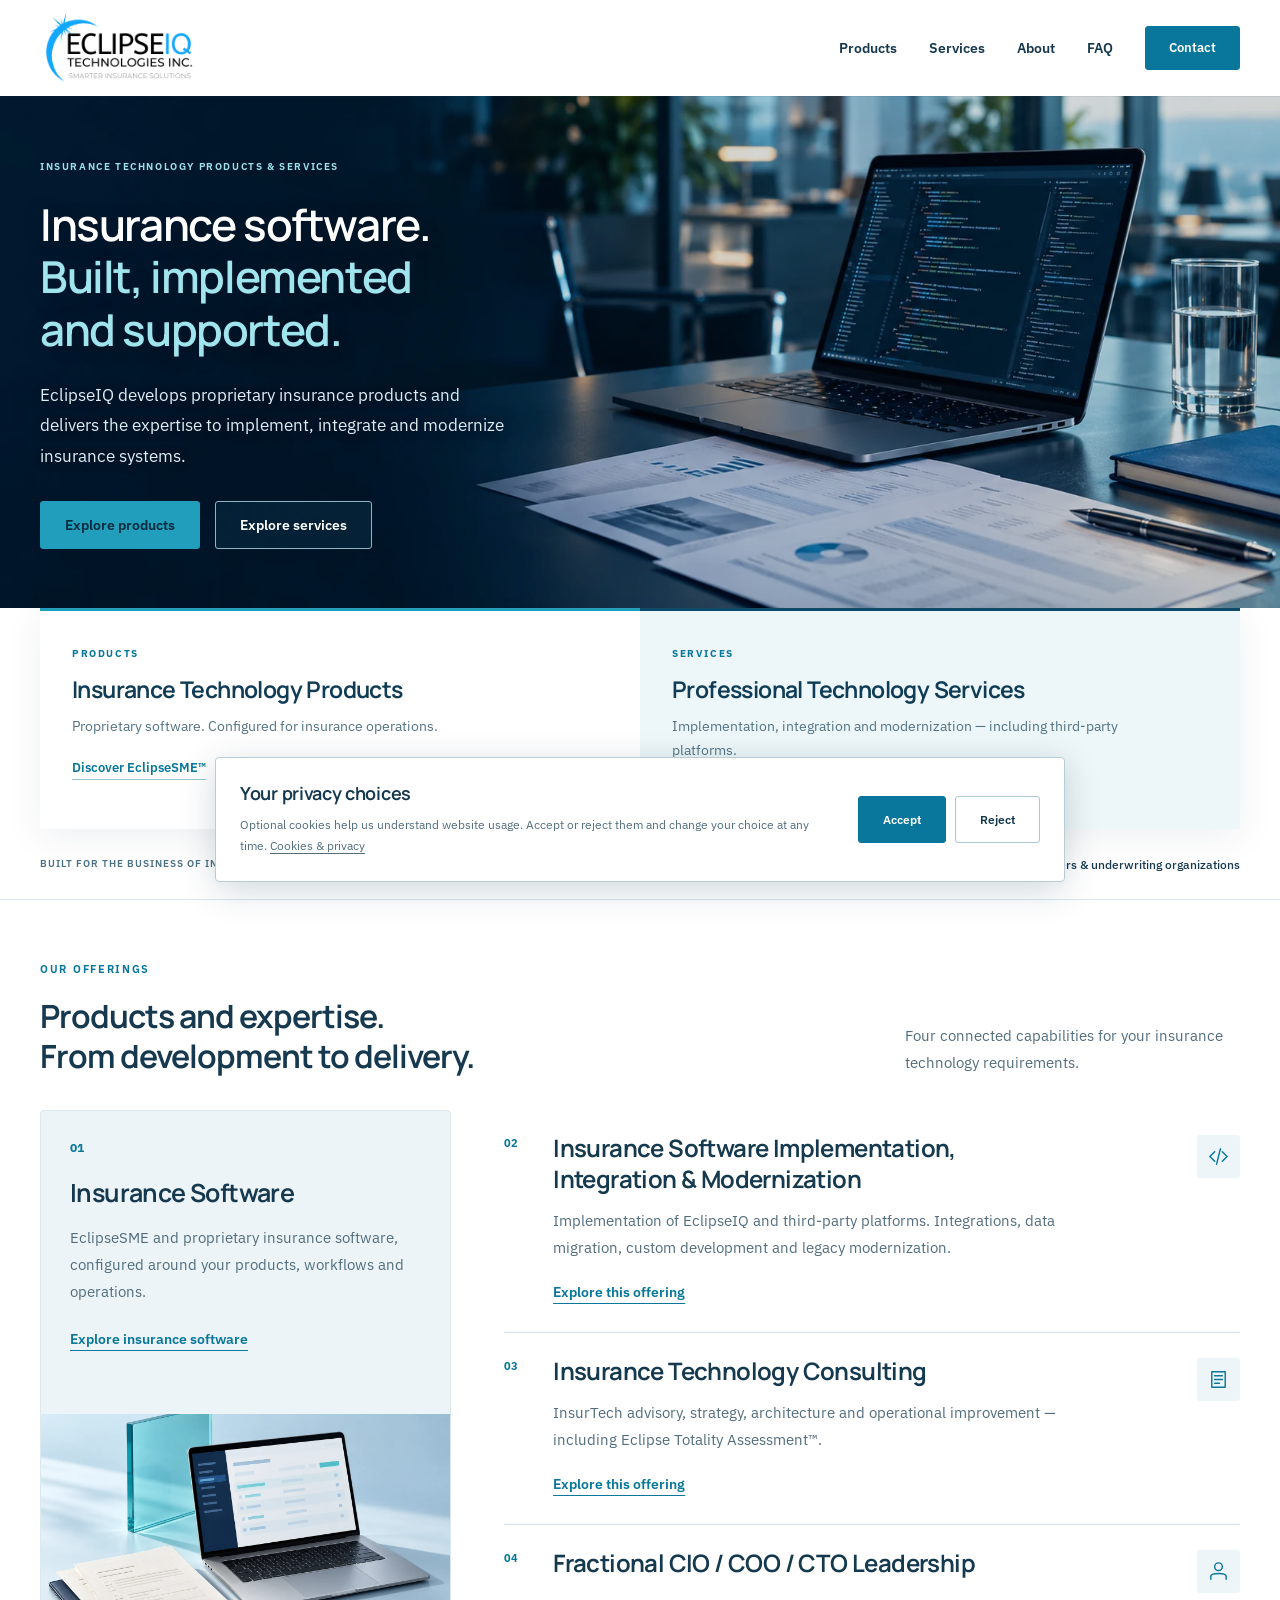
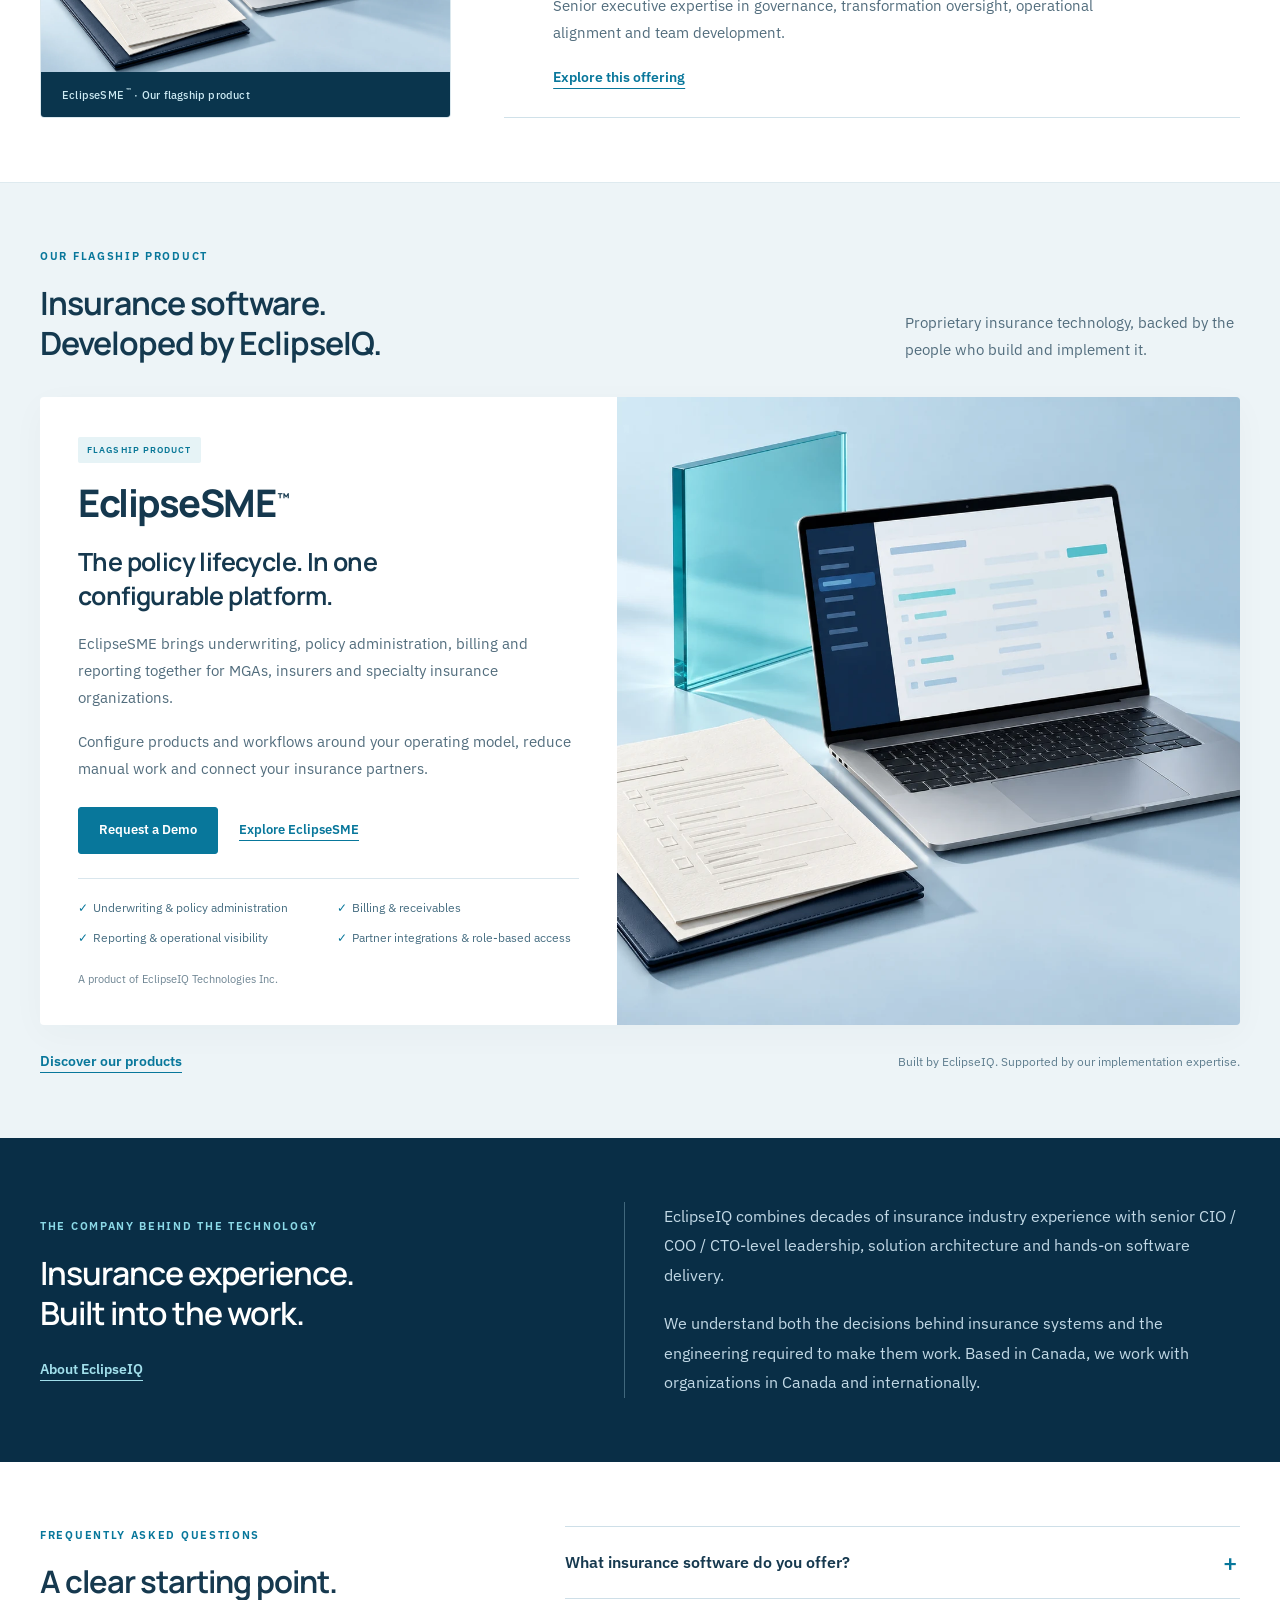
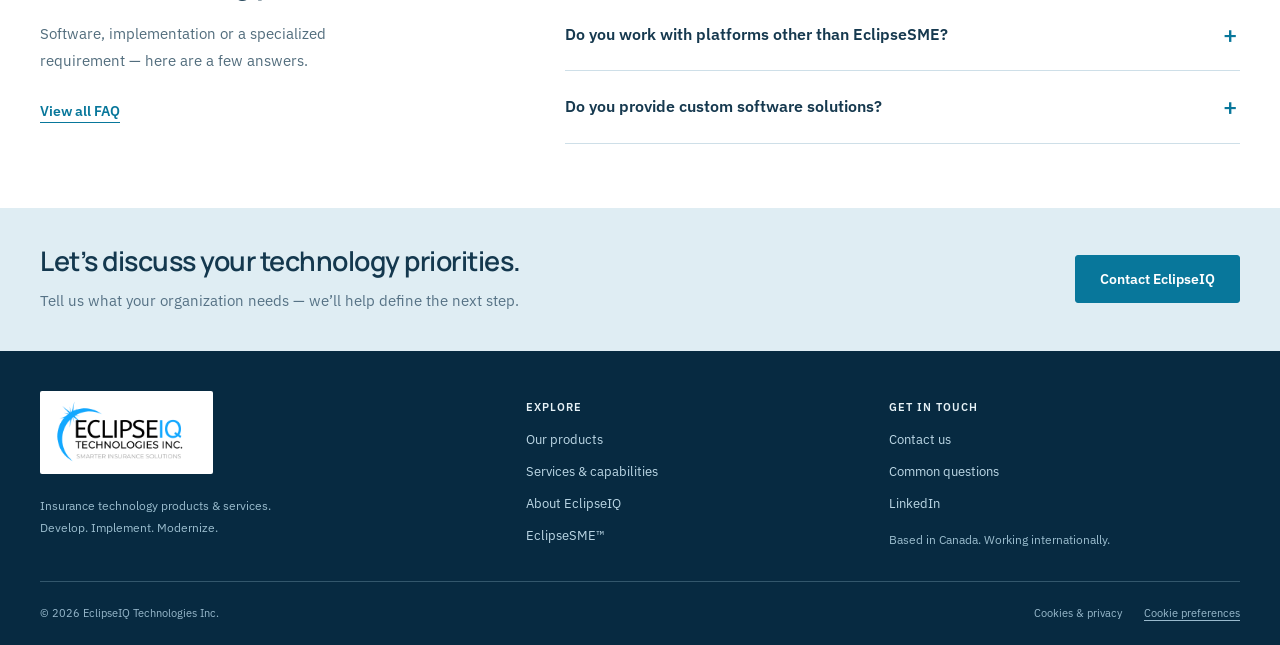
==== commit bd6de4f9: "Remove internal concept captions and design disclaimers from public copy" ====
--- a/index.html
+++ b/index.html
@@ -1,9 +1,9 @@
 <!doctype html>
 <html lang="en-CA"><head><meta charset="utf-8"><meta name="viewport" content="width=device-width,initial-scale=1"><title>Insurance technology products &amp; services | EclipseIQ Technologies Inc.</title><meta name="description" content="EclipseIQ develops insurance software products and delivers implementation, integration, modernization, InsurTech consulting and fractional executive leadership."><meta name="theme-color" content="#023047"><meta name="referrer" content="strict-origin-when-cross-origin"><link rel="canonical" href="https://eclipseiq.ca/"><meta property="og:type" content="website"><meta property="og:locale" content="en_CA"><meta property="og:site_name" content="EclipseIQ Technologies Inc."><meta property="og:title" content="Insurance technology products &amp; services"><meta property="og:description" content="EclipseIQ develops insurance software products and delivers implementation, integration, modernization, InsurTech consulting and fractional executive leadership."><meta property="og:url" content="https://eclipseiq.ca/"><meta property="og:image" content="https://eclipseiq.ca/assets/social.png"><meta property="og:image:alt" content="EclipseIQ — Insurance technology products and services."><meta name="twitter:card" content="summary_large_image"><link rel="icon" href="./assets/eclipseiq-logo-original.png" type="image/png"><link rel="preload" href="./assets/fonts/ibm-plex-sans.woff2" as="font" type="font/woff2" crossorigin><link rel="stylesheet" href="./assets/styles.css"><script src="./assets/config.js" defer></script><script src="./assets/site.js" defer></script><script src="./assets/consent.js" defer></script><script type="application/ld+json">{"@context": "https://schema.org", "@type": "Organization", "name": "EclipseIQ Technologies Inc.", "url": "https://eclipseiq.ca/", "logo": "https://eclipseiq.ca/assets/eclipseiq-logo-original.png", "description": "EclipseIQ develops insurance software products and delivers implementation, integration, modernization, InsurTech consulting and fractional executive leadership.", "sameAs": ["https://www.linkedin.com/company/eclipseiq"]}</script></head>
-<body class="page-home"><a class="skip-link" href="#main">Skip to content</a><header class="header"><div class="container header-inner"><a class="brand" href="./index.html" aria-label="EclipseIQ Technologies Inc. home"><img src="./assets/eclipseiq-logo-original.png" width="202" height="88" alt="EclipseIQ Technologies Inc. — Smarter Insurance Solutions"></a><button class="menu-toggle" aria-expanded="false" aria-controls="navigation" hidden>Menu <svg class="icon" viewBox="0 0 24 24" fill="none" stroke="currentColor" stroke-width="1.5" stroke-linecap="round" stroke-linejoin="round" aria-hidden="true"><path d="M4 6h16M4 12h16M4 18h16"/></svg></button><nav id="navigation" aria-label="Main navigation"><a href="./products/index.html">Products</a><a href="./services/index.html">Services</a><a href="./about/index.html">About</a><a href="./faq/index.html">FAQ</a><a class="button nav-contact" href="./contact/index.html">Contact</a></nav></div></header><main id="main"><section class="tech-hero"><img class="hero-image" src="./assets/enterprise-hero.webp" width="1672" height="941" alt="Illustrative software engineering workspace with code and technical documents" fetchpriority="high"><div class="hero-shade" aria-hidden="true"></div><div class="container tech-hero-grid"><div class="hero-copy"><p class="eyebrow">Insurance technology products & services</p><h1>Insurance software.<br><span>Built, implemented<br>and supported.</span></h1><p>EclipseIQ develops proprietary insurance products and delivers the expertise to implement, integrate and modernize insurance systems.</p><div class="actions"><a class="button" href="./products/index.html">Explore products</a><a class="button button-outline" href="./services/index.html">Explore services</a></div></div></div></section>
+<body class="page-home"><a class="skip-link" href="#main">Skip to content</a><header class="header"><div class="container header-inner"><a class="brand" href="./index.html" aria-label="EclipseIQ Technologies Inc. home"><img src="./assets/eclipseiq-logo-original.png" width="202" height="88" alt="EclipseIQ Technologies Inc. — Smarter Insurance Solutions"></a><button class="menu-toggle" aria-expanded="false" aria-controls="navigation" hidden>Menu <svg class="icon" viewBox="0 0 24 24" fill="none" stroke="currentColor" stroke-width="1.5" stroke-linecap="round" stroke-linejoin="round" aria-hidden="true"><path d="M4 6h16M4 12h16M4 18h16"/></svg></button><nav id="navigation" aria-label="Main navigation"><a href="./products/index.html">Products</a><a href="./services/index.html">Services</a><a href="./about/index.html">About</a><a href="./faq/index.html">FAQ</a><a class="button nav-contact" href="./contact/index.html">Contact</a></nav></div></header><main id="main"><section class="tech-hero"><img class="hero-image" src="./assets/enterprise-hero.webp" width="1672" height="941" alt="Software engineering workspace with code and technical documents" fetchpriority="high"><div class="hero-shade" aria-hidden="true"></div><div class="container tech-hero-grid"><div class="hero-copy"><p class="eyebrow">Insurance technology products & services</p><h1>Insurance software.<br><span>Built, implemented<br>and supported.</span></h1><p>EclipseIQ develops proprietary insurance products and delivers the expertise to implement, integrate and modernize insurance systems.</p><div class="actions"><a class="button" href="./products/index.html">Explore products</a><a class="button button-outline" href="./services/index.html">Explore services</a></div></div></div></section>
 <section class="business-paths" aria-label="Our two business areas"><div class="container"><a class="business-path" href="./products/index.html"><span class="path-label">Products</span><h2>Insurance Technology Products</h2><p>Proprietary software. Configured for insurance operations.</p><span class="path-action">Discover EclipseSME™</span></a><a class="business-path" href="./services/index.html"><span class="path-label">Services</span><h2>Professional Technology Services</h2><p>Implementation, integration and modernization — including third-party platforms.</p><span class="path-action">Explore our expertise</span></a></div></section>
 <section class="audience"><div class="container"><p>Built for the business of insurance</p><div><span>Insurers</span><span>MGAs</span><span>Reinsurers</span><span>Brokers & underwriting organizations</span></div></div></section>
-<section class="section offerings-section" id="offerings-section"><div id="capabilities"></div><div class="container"><div class="section-heading"><div><p class="eyebrow">Our Offerings</p><h2>Products and expertise.<br>From development to delivery.</h2></div><p>Four connected capabilities for your insurance technology requirements.</p></div><div class="offerings-composition"><article class="offering offering-software"><span class="offering-number">01</span><div class="offering-copy"><h3>Insurance Software</h3><p>EclipseSME and proprietary insurance software, configured around your products, workflows and operations.</p><a class="text-link" href="./products/index.html">Explore insurance software</a></div><div class="offering-software-art" aria-hidden="true"><img src="./assets/enterprise-product.webp" width="1448" height="1086" alt="" loading="lazy"><span>EclipseSME<sup>™</sup> · Our flagship product</span></div></article><article class="offering offering-transformation"><span class="offering-number">02</span><div class="offering-copy"><h3>Insurance Software Implementation, Integration & Modernization</h3><p>Implementation of EclipseIQ and third-party platforms. Integrations, data migration, custom development and legacy modernization.</p><a class="text-link" href="./services/index.html#transformation">Explore this offering</a></div><div class="offering-icon" aria-hidden="true"><svg class="icon" viewBox="0 0 24 24" fill="none" stroke="currentColor" stroke-width="1.5" stroke-linecap="round" stroke-linejoin="round" aria-hidden="true"><path d="m8 7-5 5 5 5M16 7l5 5-5 5M14 4l-4 16"/></svg></div></article><article class="offering offering-consulting"><span class="offering-number">03</span><div class="offering-copy"><h3>Insurance Technology Consulting</h3><p>InsurTech advisory, strategy, architecture and operational improvement — including Eclipse Totality Assessment™.</p><a class="text-link" href="./services/index.html#consulting">Explore this offering</a></div><div class="offering-icon" aria-hidden="true"><svg class="icon" viewBox="0 0 24 24" fill="none" stroke="currentColor" stroke-width="1.5" stroke-linecap="round" stroke-linejoin="round" aria-hidden="true"><path d="M5 4h14v16H5zM8 8h8M8 12h8M8 16h5"/></svg></div></article><article class="offering offering-leadership"><span class="offering-number">04</span><div class="offering-copy"><h3>Fractional CIO / COO / CTO Leadership</h3><p>Senior executive expertise in governance, transformation oversight, operational alignment and team development.</p><a class="text-link" href="./services/index.html#leadership">Explore this offering</a></div><div class="offering-icon" aria-hidden="true"><svg class="icon" viewBox="0 0 24 24" fill="none" stroke="currentColor" stroke-width="1.5" stroke-linecap="round" stroke-linejoin="round" aria-hidden="true"><path d="M4 20v-3c0-4 16-4 16 0v3M12 11a4 4 0 1 0 0-8 4 4 0 0 0 0 8"/></svg></div></article></div></div></section><section class="section products-section"><div class="container"><div class="section-heading"><div><p class="eyebrow">Our flagship product</p><h2>Insurance software.<br>Developed by EclipseIQ.</h2></div><p>Proprietary insurance technology, backed by the people who build and implement it.</p></div><article class="product-feature" id="eclipsesme"><div class="product-description"><span class="product-tag">Flagship product</span><p class="product-name">EclipseSME<sup>™</sup></p><h3>The policy lifecycle. In one configurable platform.</h3><p>EclipseSME brings underwriting, policy administration, billing and reporting together for MGAs, insurers and specialty insurance organizations.</p><p>Configure products and workflows around your operating model, reduce manual work and connect your insurance partners.</p><div class="actions"><a class="button" href="https://eclipsesme.com/contact/" target="_blank" rel="noopener noreferrer">Request a Demo<span class="sr-only"> (opens in a new tab)</span></a><a class="text-link" href="https://eclipsesme.com/" target="_blank" rel="noopener noreferrer">Explore EclipseSME<span class="sr-only"> (opens in a new tab)</span></a></div><ul class="product-capability-list"><li>Underwriting &amp; policy administration</li><li>Billing &amp; receivables</li><li>Reporting &amp; operational visibility</li><li>Partner integrations &amp; role-based access</li></ul><p class="product-byline">A product of EclipseIQ Technologies Inc.</p></div><figure class="platform-visual"><img src="./assets/enterprise-product.webp" width="1448" height="1086" alt="Concept illustration of insurance software with policy documents; not an actual EclipseSME screen" loading="lazy"><figcaption>Insurance software concept illustration · not a product screen</figcaption></figure></article><div class="section-foot"><a class="text-link" href="./products/index.html">Discover our products</a><span>Built by EclipseIQ. Supported by our implementation expertise.</span></div></div></section>
+<section class="section offerings-section" id="offerings-section"><div id="capabilities"></div><div class="container"><div class="section-heading"><div><p class="eyebrow">Our Offerings</p><h2>Products and expertise.<br>From development to delivery.</h2></div><p>Four connected capabilities for your insurance technology requirements.</p></div><div class="offerings-composition"><article class="offering offering-software"><span class="offering-number">01</span><div class="offering-copy"><h3>Insurance Software</h3><p>EclipseSME and proprietary insurance software, configured around your products, workflows and operations.</p><a class="text-link" href="./products/index.html">Explore insurance software</a></div><div class="offering-software-art" aria-hidden="true"><img src="./assets/enterprise-product.webp" width="1448" height="1086" alt="" loading="lazy"><span>EclipseSME<sup>™</sup> · Our flagship product</span></div></article><article class="offering offering-transformation"><span class="offering-number">02</span><div class="offering-copy"><h3>Insurance Software Implementation, Integration & Modernization</h3><p>Implementation of EclipseIQ and third-party platforms. Integrations, data migration, custom development and legacy modernization.</p><a class="text-link" href="./services/index.html#transformation">Explore this offering</a></div><div class="offering-icon" aria-hidden="true"><svg class="icon" viewBox="0 0 24 24" fill="none" stroke="currentColor" stroke-width="1.5" stroke-linecap="round" stroke-linejoin="round" aria-hidden="true"><path d="m8 7-5 5 5 5M16 7l5 5-5 5M14 4l-4 16"/></svg></div></article><article class="offering offering-consulting"><span class="offering-number">03</span><div class="offering-copy"><h3>Insurance Technology Consulting</h3><p>InsurTech advisory, strategy, architecture and operational improvement — including Eclipse Totality Assessment™.</p><a class="text-link" href="./services/index.html#consulting">Explore this offering</a></div><div class="offering-icon" aria-hidden="true"><svg class="icon" viewBox="0 0 24 24" fill="none" stroke="currentColor" stroke-width="1.5" stroke-linecap="round" stroke-linejoin="round" aria-hidden="true"><path d="M5 4h14v16H5zM8 8h8M8 12h8M8 16h5"/></svg></div></article><article class="offering offering-leadership"><span class="offering-number">04</span><div class="offering-copy"><h3>Fractional CIO / COO / CTO Leadership</h3><p>Senior executive expertise in governance, transformation oversight, operational alignment and team development.</p><a class="text-link" href="./services/index.html#leadership">Explore this offering</a></div><div class="offering-icon" aria-hidden="true"><svg class="icon" viewBox="0 0 24 24" fill="none" stroke="currentColor" stroke-width="1.5" stroke-linecap="round" stroke-linejoin="round" aria-hidden="true"><path d="M4 20v-3c0-4 16-4 16 0v3M12 11a4 4 0 1 0 0-8 4 4 0 0 0 0 8"/></svg></div></article></div></div></section><section class="section products-section"><div class="container"><div class="section-heading"><div><p class="eyebrow">Our flagship product</p><h2>Insurance software.<br>Developed by EclipseIQ.</h2></div><p>Proprietary insurance technology, backed by the people who build and implement it.</p></div><article class="product-feature" id="eclipsesme"><div class="product-description"><span class="product-tag">Flagship product</span><p class="product-name">EclipseSME<sup>™</sup></p><h3>The policy lifecycle. In one configurable platform.</h3><p>EclipseSME brings underwriting, policy administration, billing and reporting together for MGAs, insurers and specialty insurance organizations.</p><p>Configure products and workflows around your operating model, reduce manual work and connect your insurance partners.</p><div class="actions"><a class="button" href="https://eclipsesme.com/contact/" target="_blank" rel="noopener noreferrer">Request a Demo<span class="sr-only"> (opens in a new tab)</span></a><a class="text-link" href="https://eclipsesme.com/" target="_blank" rel="noopener noreferrer">Explore EclipseSME<span class="sr-only"> (opens in a new tab)</span></a></div><ul class="product-capability-list"><li>Underwriting &amp; policy administration</li><li>Billing &amp; receivables</li><li>Reporting &amp; operational visibility</li><li>Partner integrations &amp; role-based access</li></ul><p class="product-byline">A product of EclipseIQ Technologies Inc.</p></div><figure class="platform-visual"><img src="./assets/enterprise-product.webp" width="1448" height="1086" alt="Insurance software and policy documents" loading="lazy"></figure></article><div class="section-foot"><a class="text-link" href="./products/index.html">Discover our products</a><span>Built by EclipseIQ. Supported by our implementation expertise.</span></div></div></section>
 <section class="section company-section" id="company"><div class="container company-summary"><div><p class="eyebrow">The company behind the technology</p><h2>Insurance experience.<br>Built into the work.</h2><a class="text-link" href="./about/index.html">About EclipseIQ</a></div><div><p>EclipseIQ combines decades of insurance industry experience with senior CIO / COO / CTO-level leadership, solution architecture and hands-on software delivery.</p><p>We understand both the decisions behind insurance systems and the engineering required to make them work. Based in Canada, we work with organizations in Canada and internationally.</p></div></div></section><section class="section faq-preview"><div class="container faq-preview-layout"><div><p class="eyebrow">Frequently asked questions</p><h2>A clear starting point.</h2><p>Software, implementation or a specialized requirement — here are a few answers.</p><a class="text-link" href="./faq/index.html">View all FAQ</a></div><div class="faq-list"><details id="home-q-0"><summary>What insurance software do you offer?</summary><p>EclipseSME™ is our flagship product: configurable cloud software for underwriting, policy administration, billing and reporting. It is designed for MGAs, insurers and specialty insurance organizations.</p></details><details id="home-q-2"><summary>Do you work with platforms other than EclipseSME?</summary><p>Yes. We provide advisory, implementation, integration and modernization services for third-party insurance platforms, as well as custom development.</p></details><details id="home-q-3"><summary>Do you provide custom software solutions?</summary><p>Yes. We develop software and integrations for specialized insurance requirements. We also configure EclipseSME products, workflows, forms and business rules to fit your operations.</p></details></div></div></section><section class="contact-strip"><div class="container"><div><h2>Let’s discuss your technology priorities.</h2><p>Tell us what your organization needs — we’ll help define the next step.</p></div><a class="button" href="./contact/index.html">Contact EclipseIQ</a></div></section></main>
 <footer class="footer"><div class="container footer-content"><div class="footer-brand"><a class="brand" href="./index.html"><img src="./assets/eclipseiq-logo-original.png" width="202" height="88" alt="EclipseIQ Technologies Inc. — Smarter Insurance Solutions"></a><p>Insurance technology products & services.<br>Develop. Implement. Modernize.</p></div><div><h2>Explore</h2><a href="./products/index.html">Our products</a><a href="./services/index.html">Services & capabilities</a><a href="./about/index.html">About EclipseIQ</a><a href="./index.html#eclipsesme">EclipseSME™</a></div><div><h2>Get in touch</h2><a href="./contact/index.html">Contact us</a><a href="./faq/index.html">Common questions</a><a class="footer-social" href="https://www.linkedin.com/company/eclipseiq" target="_blank" rel="noopener noreferrer">LinkedIn<span class="sr-only"> (opens in a new tab)</span></a><p>Based in Canada. Working internationally.</p></div></div><div class="container footer-bottom"><p>© 2026 EclipseIQ Technologies Inc.</p><div><a href="./privacy-policy/index.html">Cookies & privacy</a><button class="cookie-preferences" hidden>Cookie preferences</button></div></div></footer>
 <section id="cookie-banner" class="cookie-banner" aria-labelledby="cookie-title" hidden><div><h2 id="cookie-title">Your privacy choices</h2><p>Optional cookies help us understand website usage. Accept or reject them and change your choice at any time. <a href="./privacy-policy/index.html">Cookies & privacy</a></p></div><div class="cookie-actions"><button class="button button-small" data-cookie-choice="accepted">Accept</button><button class="button button-outline button-small" data-cookie-choice="rejected">Reject</button></div></section></body></html>
--- a/assets/styles.css
+++ b/assets/styles.css
@@ -11,7 +11,7 @@
 .offerings-section{background:#fff}.offerings-composition{display:grid;grid-template-columns:1fr 1fr;gap:0 30px}.offering{position:relative;display:grid;grid-template-columns:35px 1fr;gap:18px;padding:31px 0}.offering-number{font-size:11px;color:#08779b;font-weight:800;line-height:2.5}.offering h3{font-size:23px;line-height:1.3;max-width:450px}.offering-copy>p{font-size:13px;line-height:1.9;margin:14px 0 19px;max-width:520px}.offering-software{grid-column:1/-1;grid-template-columns:35px 1.5fr 1fr;gap:20px;background:#eaf4f7;padding:27px 31px;border-radius:5px}.offering-software .offering-copy{padding-right:20px}.offering-software-art{display:flex;align-items:center;justify-content:end;gap:23px;border-left:1px solid #c3dce6;padding-left:35px}.offering-software-art>span{font-size:30px;font-weight:800;letter-spacing:-1.5px;color:#116382}.offering-software-art>div{padding:18px;color:#08779b;background:#fff;border:1px solid #c5dfe9;box-shadow:5px 5px 0 #d0e7ed;border-radius:5px}.offering-software-art .icon{width:40px;height:40px}.offering-transformation{grid-column:1/-1;background:#0c344c;color:#fff;grid-template-columns:35px 1.6fr 1fr;gap:20px;padding:31px;border-radius:5px;margin-top:19px}.offering-transformation .offering-number{color:#85d1e1}.offering-transformation .offering-copy>p{color:#c5dbe6}.offering-transformation .text-link{color:#a0deea}.delivery-art{display:flex;flex-direction:column;justify-content:center;align-items:center;padding-inline:17px;font-size:10px;color:#d1e7f1;line-height:1.7}.delivery-art>span{display:block;width:100%;text-align:center;border:1px solid #447086;border-radius:3px;padding:9px;background:#173f56}.delivery-art>div{display:flex;align-items:center;justify-content:center;gap:15px;width:100%;padding:14px 0}.delivery-art i{width:19px;height:1px;background:#62b9cd}.delivery-art b{font-size:11px;color:#a3dce8;text-align:center;font-weight:650}.offering-consulting,.offering-leadership{margin-top:12px;border-bottom:1px solid #cbdfe8;padding-right:60px}.offering-icon{position:absolute;right:0;top:35px;color:#08779b;background:#eef6f8;padding:10px;border-radius:4px}.offering-icon .icon{width:23px;height:23px}.offering-consulting h3,.offering-leadership h3{font-size:22px}.company-section{background:#edf4f7}.company-summary{display:grid;grid-template-columns:1fr 1.25fr;gap:80px;align-items:center}.company-summary .text-link{margin-top:22px}.company-summary>div:last-child{border-left:3px solid #219ebc;padding-left:31px}.company-summary>div:last-child p{font-size:14px;line-height:1.9}.company-summary>div:last-child p+p{margin-top:15px}.faq-preview-layout{display:grid;grid-template-columns:.8fr 1.3fr;gap:85px}.faq-preview-layout>div:first-child>p:not(.eyebrow){font-size:14px;margin:19px 0 22px;max-width:300px}.faq-list details{padding:21px 0;border-bottom:1px solid #cedfe8}.faq-list details:first-child{border-top:1px solid #cedfe8}.faq-list summary{font-size:15px;font-weight:750;cursor:pointer;list-style:none;position:relative;padding-right:37px;line-height:1.65}.faq-list summary::-webkit-details-marker{display:none}.faq-list summary::after{content:'+';position:absolute;right:3px;top:0;color:#08779b;font-size:22px;line-height:1.1;font-weight:500}.faq-list details[open] summary::after{content:'−'}.faq-list details>p{font-size:13px;line-height:1.9;margin-top:13px;padding-right:25px}.contact-strip{background:#082c43;padding:36px 0;color:#fff}.contact-strip>.container{display:flex;justify-content:space-between;align-items:center;gap:35px}.contact-strip h2{font-size:25px;font-weight:600;letter-spacing:-.5px}.contact-strip p{font-size:13px;color:#bcd7e5;margin-top:11px}.contact-strip .button{background:#219ebc;border-color:#219ebc;color:#032b40;flex-shrink:0}.contact-strip .button:hover{background:#8ed9e6;border-color:#8ed9e6}
 /* Interior pages. */
 .page-intro{padding:42px 0;background:#edf4f7;border-bottom:1px solid #d6e5ec}.page-intro h1{font-size:37px;max-width:890px;line-height:1.25;letter-spacing:-1.1px}.intro-copy{font-size:15px;margin-top:19px;max-width:780px}.product-catalog{padding-bottom:40px}.product-capabilities{background:#f2f7f9}.capability-register{display:grid;grid-template-columns:1fr 1fr;gap:0 45px}.capability-register>div{display:flex;gap:20px;align-items:center;padding:23px 0;border-top:1px solid #cddfe8}.capability-register span{color:#08779b;font-size:10px;font-weight:750}.capability-register h3{font-size:18px}.scope-note{font-size:11px;margin-top:22px}.implementation-bridge>.container{display:flex;gap:60px;align-items:center;justify-content:space-between}.implementation-bridge>.container>div{max-width:690px}.implementation-bridge p:not(.eyebrow){font-size:14px;margin-top:20px}.implementation-bridge .button{flex-shrink:0;font-size:11px}.service-jump{display:flex;flex-wrap:wrap;gap:10px;padding-bottom:28px;border-bottom:1px solid #ccdfe7}.service-jump .text-link{padding:9px 12px;background:#edf5f8;border:1px solid #d1e2e9;border-radius:3px;font-size:10px;text-decoration:none}.service-jump .text-link:hover{background:#08779b;color:white;border-color:#08779b}.service-detail{display:grid;grid-template-columns:1fr 1.5fr;gap:65px;padding:38px 0;border-bottom:1px solid #ccdfe7}.service-title{position:relative;padding-left:47px}.service-number{position:absolute;left:0;top:0;font-size:10px;color:#08779b;font-weight:800}.service-title .icon{color:#08779b;margin-bottom:18px}.service-title h2{font-size:25px;line-height:1.3;max-width:380px}.service-detail>div:last-child>h3{font-size:20px;margin-bottom:16px}.service-detail p,.service-detail ul{font-size:13px;color:var(--muted);line-height:1.9}.service-detail ul{padding-left:18px;margin:18px 0}.service-detail li{margin-top:7px}.service-detail li::marker{color:#219ebc}.practice-notes{padding:17px 21px;background:#edf5f8;border-radius:3px}.practice-notes p{font-size:12px;line-height:1.8}.practice-notes p+p{margin-top:12px}.practice-note{font-size:12px!important;padding:17px;background:#edf5f8}.about-layout{display:grid;grid-template-columns:1fr 1.3fr;gap:75px;align-items:start}.company-signature{background:#082c43;color:#fff;padding:34px;border-radius:5px}.company-signature .eyebrow{color:#91d8e5}.company-signature h2{font-size:29px;line-height:1.3;font-weight:600}.signature-practices{display:grid;margin-top:27px}.signature-practices span{color:#c6e0eb;font-size:12px;border-top:1px solid #3d6479;padding:12px 0}.about-copy h2{font-size:28px;margin-bottom:20px}.about-copy p{font-size:14px;line-height:1.9}.about-copy p+p{margin-top:16px}.company-practice{background:#f0f6f8}.two-column{display:grid;grid-template-columns:1fr 1fr;gap:70px}.two-column>div{border-top:2px solid #219ebc;padding-top:25px}.two-column h3{font-size:22px}.two-column p{font-size:14px;margin:17px 0 20px}.faq-layout{display:grid;grid-template-columns:265px 1fr;gap:85px}.faq-index{align-self:start;position:sticky;top:25px;background:#edf4f7;border-radius:5px;padding:25px}.faq-index .text-link{display:block;margin-bottom:16px;line-height:1.8;font-size:12px}.faq-index p:not(.eyebrow){font-size:11px;margin:32px 0 12px}.faq-group+.faq-group{margin-top:42px}.faq-group-heading h2{font-size:26px}.faq-group-heading>p{font-size:12px;margin:10px 0 23px}.contact-layout{display:grid;grid-template-columns:.75fr 1.5fr;gap:65px;align-items:start}.contact-layout aside{background:#edf5f8;padding:26px;border-radius:4px;border-top:3px solid #219ebc}.contact-layout aside h2{font-size:26px}.contact-layout aside>p:not(.eyebrow){font-size:13px;margin-top:18px}.contact-layout aside .contact-discretion{font-size:11px;padding-top:18px;border-top:1px solid #cbdfe8}.legal{max-width:850px}.legal h2{font-size:23px;margin:30px 0 15px}.legal p:not(.eyebrow){font-size:13px;line-height:1.9;margin-bottom:15px}.legal a{color:#08779b;text-decoration:underline;text-underline-offset:3px}
-.contact-form-wrap{background:#fff;border:1px solid var(--line);border-radius:6px;padding:30px;min-width:0}.form-note{font-size:12px;background:var(--pale);padding:14px 16px;border-radius:4px;margin-bottom:24px}.form-grid{display:grid;grid-template-columns:1fr 1fr;gap:0 22px}form label,form legend{display:block;font-size:12px;font-weight:750;color:var(--ink);margin-bottom:8px}form label>span{font-size:10px;font-weight:500;color:var(--muted)}form input:not([type=checkbox]),form select,form textarea{width:100%;min-width:0;max-width:100%;border:1px solid #afc4d0;background:#fff;color:var(--ink);border-radius:3px;padding:10px 12px;margin-bottom:20px;font-size:14px;line-height:1.5}form input:not([type=checkbox]),form select{min-height:44px}form textarea{resize:vertical;display:block}form select{padding-right:25px}form fieldset{border:0;padding:0;margin:0 0 18px;min-width:0}form legend{padding:0}.field-hint{font-size:11px;margin-top:-3px;margin-bottom:13px;line-height:1.7}.contact-options{display:flex;gap:20px;flex-wrap:wrap}.contact-options label{display:flex;gap:8px;align-items:center;font-size:12px;font-weight:550;margin:0}.contact-options input{accent-color:var(--blue);width:16px;height:16px;margin:0}.honeypot{position:absolute;left:-9999px;opacity:0;pointer-events:none}.form-privacy{font-size:11px;line-height:1.8;margin-bottom:22px}.form-privacy a{text-decoration:underline;text-underline-offset:3px;color:var(--blue)}form .button .icon{width:17px;height:17px}.form-status{padding:15px;background:#fff3ef;color:#8b3521;font-size:12px;line-height:1.8;margin-top:18px;border-radius:4px}.form-status[data-state=success],.form-status[data-state=simulation]{background:#e8f6ef;color:#246046}.form-status[data-state=pending]{background:var(--pale);color:var(--ink)}
+.contact-form-wrap{background:#fff;border:1px solid var(--line);border-radius:6px;padding:30px;min-width:0}.form-note{font-size:12px;background:var(--pale);padding:14px 16px;border-radius:4px;margin-bottom:24px}.form-grid{display:grid;grid-template-columns:1fr 1fr;gap:0 22px}form label,form legend{display:block;font-size:12px;font-weight:750;color:var(--ink);margin-bottom:8px}form label>span{font-size:10px;font-weight:500;color:var(--muted)}form input:not([type=checkbox]),form select,form textarea{width:100%;min-width:0;max-width:100%;border:1px solid #afc4d0;background:#fff;color:var(--ink);border-radius:3px;padding:10px 12px;margin-bottom:20px;font-size:14px;line-height:1.5}form input:not([type=checkbox]),form select{min-height:44px}form textarea{resize:vertical;display:block}form select{padding-right:25px}form fieldset{border:0;padding:0;margin:0 0 18px;min-width:0}form legend{padding:0}.field-hint{font-size:11px;margin-top:-3px;margin-bottom:13px;line-height:1.7}.contact-options{display:flex;gap:20px;flex-wrap:wrap}.contact-options label{display:flex;gap:8px;align-items:center;font-size:12px;font-weight:550;margin:0}.contact-options input{accent-color:var(--blue);width:16px;height:16px;margin:0}.honeypot{position:absolute;left:-9999px;opacity:0;pointer-events:none}.form-privacy{font-size:11px;line-height:1.8;margin-bottom:22px}.form-privacy a{text-decoration:underline;text-underline-offset:3px;color:var(--blue)}form .button .icon{width:17px;height:17px}.form-status{padding:15px;background:#fff3ef;color:#8b3521;font-size:12px;line-height:1.8;margin-top:18px;border-radius:4px}.form-status[data-state=success]{background:#e8f6ef;color:#246046}.form-status[data-state=pending]{background:var(--pale);color:var(--ink)}
 /* Form processing and privacy controls retain their existing DOM contracts. */
 .contact-form-wrap{border:1px solid #ccdee7;border-radius:5px;box-shadow:0 6px 30px #02304707;padding:29px;min-width:0}.form-note{border-left:2px solid #219ebc}.footer{background:#eef4f7;padding-top:35px;border-top:1px solid #d7e5ec}.footer-content{display:grid;grid-template-columns:1.2fr .85fr 1fr;gap:65px;padding-bottom:30px}.footer .brand{padding:7px 9px;border-radius:3px}.footer .brand img{width:145px}.footer-content h2{font-size:10px;letter-spacing:1px;text-transform:uppercase;margin:10px 0 15px}.footer-content>div>a:not(.brand){display:block;font-size:11px;color:#496a7e;margin-top:7px;width:max-content;max-width:100%}.footer-content>div>a:hover{color:#08779b;text-decoration:underline}.footer-content>div>p{font-size:10px;line-height:1.8;margin-top:13px}.footer-bottom{display:flex;justify-content:space-between;align-items:center;gap:25px;border-top:1px solid #cbdde7;padding-block:18px;font-size:9px;color:#547486}.footer-bottom>div{display:flex;align-items:center;gap:22px}.cookie-preferences{background:none;border:0;padding:0;font-size:9px;color:inherit;text-decoration:underline;text-underline-offset:3px}.cookie-banner{position:fixed;bottom:18px;left:50%;transform:translateX(-50%);z-index:50;display:flex;gap:25px;align-items:center;width:min(850px,calc(100% - 32px));background:#fff;padding:24px;border:1px solid #b8ccd6;box-shadow:0 8px 35px #02304730;border-radius:7px}.cookie-banner h2{font-size:17px;letter-spacing:-.3px;margin-bottom:9px}.cookie-banner p{font-size:11px;line-height:1.8}.cookie-banner p a{text-decoration:underline;text-underline-offset:3px}.cookie-actions{display:flex;gap:9px;flex-shrink:0}.cookie-actions .button{font-size:11px}
 @media(max-width:1050px){.container{width:calc(100% - 56px)}.header nav{gap:21px}.header-inner{min-height:94px}.brand img{width:163px}.tech-hero-grid{gap:35px}.hero-copy h1{font-size:37px}.hero-workspace{padding:22px 20px 15px}.workspace-document{margin-inline:10px;padding:22px 18px}.workspace-title{font-size:7px;gap:15px}.workspace-delivery{gap:10px;padding:0}.workspace-delivery>div{font-size:9px;padding:11px 10px;gap:9px}.workspace-capabilities span{font-size:9px;padding:9px}.product-description{padding:30px}.product-name{font-size:33px}.product-description h3{font-size:23px}.platform-visual{padding:25px 20px}.policy-view{gap:13px;grid-template-columns:1fr 1.25fr}.policy-rail span{padding:11px 10px;font-size:9px}.policy-document{padding:20px 16px}.policy-document strong{font-size:19px}.visual-foot{font-size:6px;gap:10px}.offering-software,.offering-transformation{padding:26px;gap:17px}.offering-software-art{padding-left:25px;gap:18px}.offering-software-art>span{font-size:26px}.offering-software-art>div{padding:14px}.offering-software-art .icon{width:32px;height:32px}.company-summary{gap:45px}.faq-preview-layout{gap:45px}.service-detail{gap:40px}.faq-layout{gap:45px;grid-template-columns:230px 1fr}.about-layout{gap:45px}.company-signature{padding:28px}.company-signature h2{font-size:26px}.two-column{gap:45px}.contact-layout{gap:40px}.footer-content{gap:40px}}
